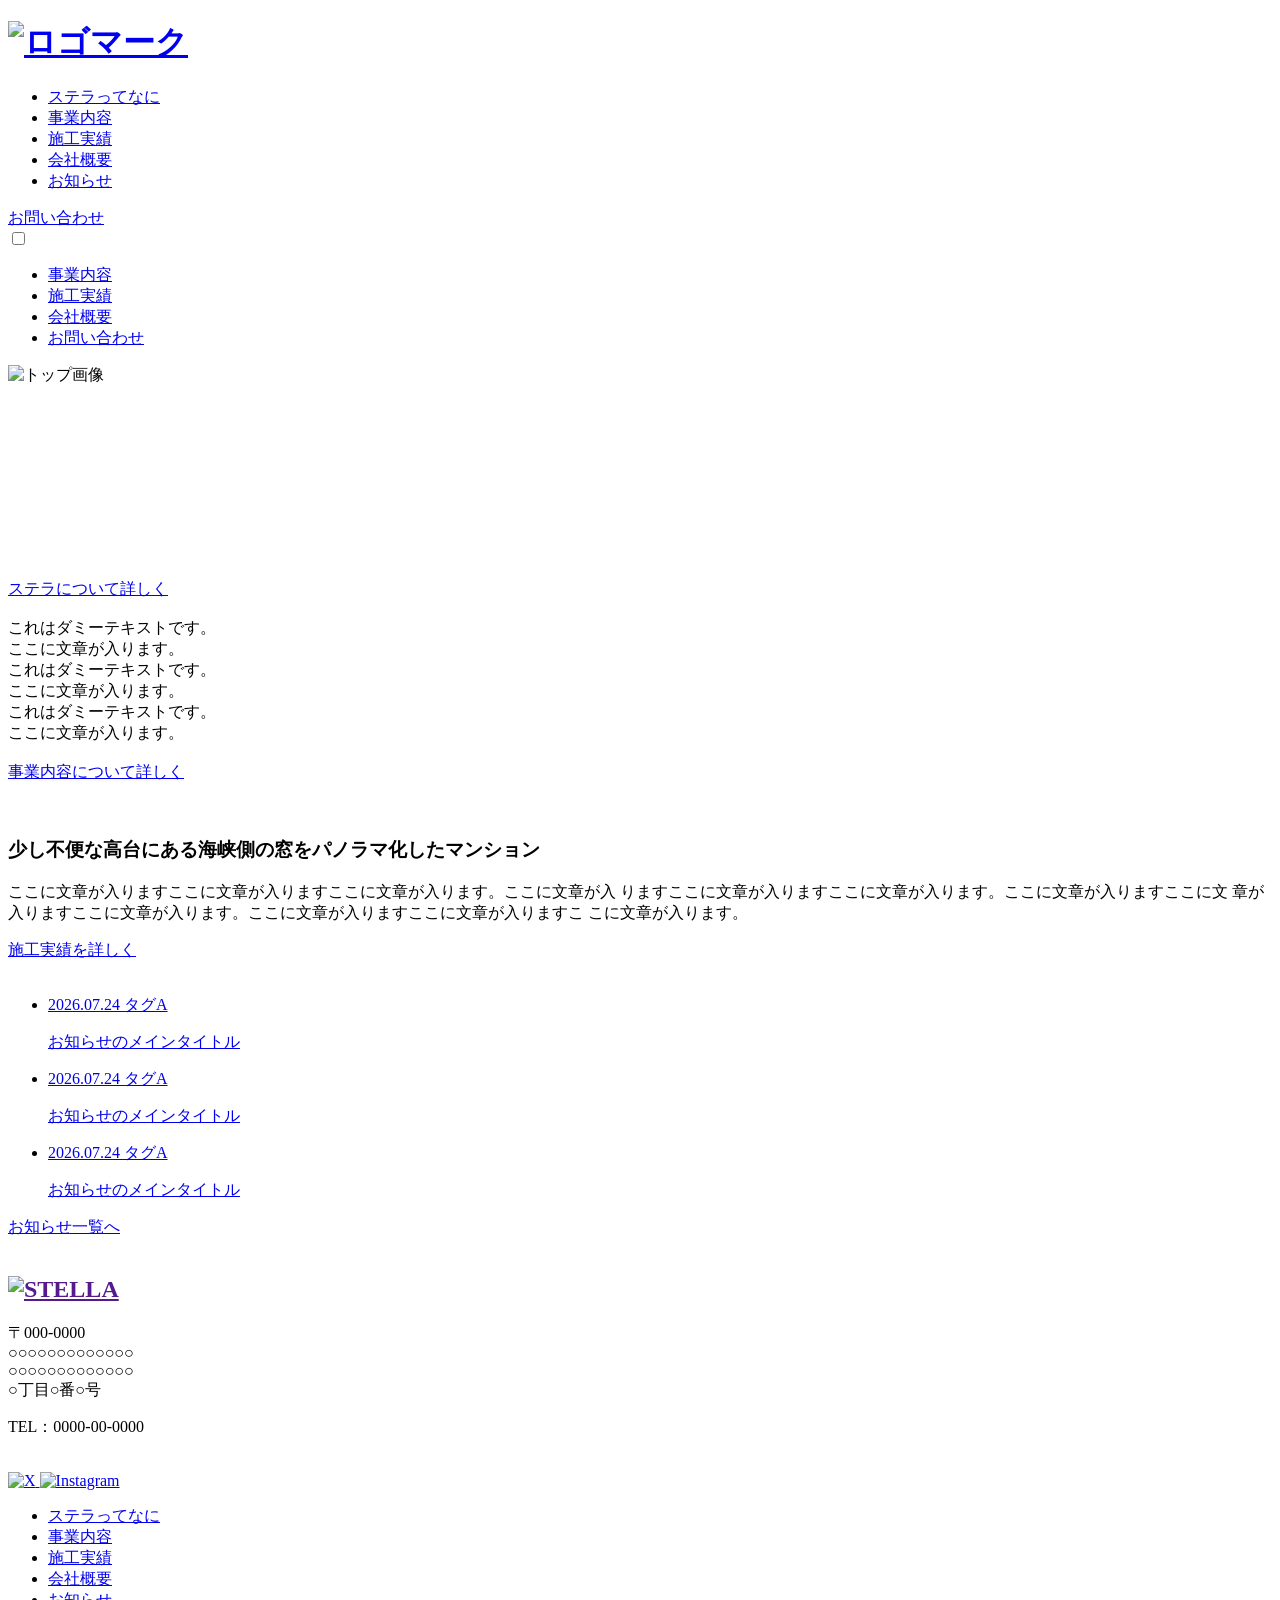
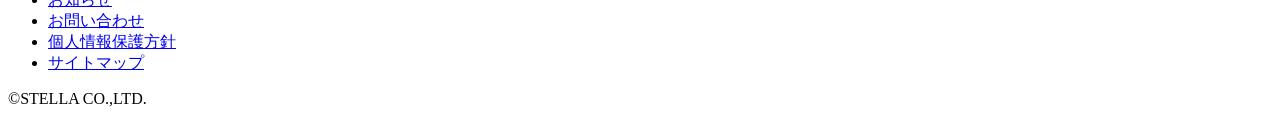
==== index.html @ 0fba1ad5 "Add initial index.html structure and content" ====
<!DOCTYPE html>
<html lang="ja">

<head>
  <meta charset="UTF-8">
  <meta name="viewport" content="width=device-width, initial-scale=1.0">
  <title>STELLA</title>
  <link rel="stylesheet" href="assets/css/slick.css">
  <link rel="stylesheet" href="assets/css/slick-theme.css">
  <link rel="stylesheet" href="assets/css/style.css">
  <link rel="preconnect" href="https://fonts.googleapis.com">
  <link rel="preconnect" href="https://fonts.gstatic.com" crossorigin>
  <link rel="preconnect" href="assets/css/slick.css">
  <link rel="preconnect" href="assets/css/slick-theme.css">
  <link
    href="https://fonts.googleapis.com/css2?family=Noto+Sans+JP:wght@300;400;500;700&family=Noto+Serif+JP:wght@400;500;700&family=M+PLUS+Rounded+1c:wght@300;400;500;700&family=Sawarabi+Gothic&family=Sawarabi+Mincho&display=swap"
    rel="stylesheet">
  <!-- AOS CSS -->
  <link rel="stylesheet" href="https://unpkg.com/aos@next/dist/aos.css" />
</head>

<body>
  <!-- ヘッダー -->
  <header id="header">
    <div class="container">
      <h1 class="logo">
        <a href="index.html">
          <picture>
            <source srcset="assets/img/index/header_logo-pc.png" media="(max-width: 767px)">
            <img src="assets/img/index/header_logo-pc.png" alt="ロゴマーク">
          </picture>
        </a>
      </h1>
      <nav id="menubar">
        <ul>
          <li><a href="#" class="is-active">ステラってなに</a></li>
          <li><a href="#">事業内容</a></li>
          <li><a href="#">施工実績</a></li>
          <li><a href="#">会社概要</a></li>
          <li><a href="#">お知らせ</a></li>
        </ul>
      </nav>
      <div class="header-contact"><a href="#" class="btn btn-contact wsnr">お問い合わせ</a></div>
    </div>
    <div class="hamburger">
      <input type="checkbox" id="menu-toggle">
      <label for="menu-toggle" class="menu-icon">
        <span></span>
        <span></span>
        <span></span>
      </label>
      <nav class="sp-menu">
        <ul>
          <li><a href="#">事業内容</a></li>
          <li><a href="#">施工実績</a></li>
          <li><a href="#">会社概要</a></li>
          <li><a href="#">お問い合わせ</a></li>
        </ul>
      </nav>
    </div>
    </div>
  </header>
  <div id="top">
    <!-- メインビジュアル スライダー-->
    <section class="mv">
      <div class="mv-wrap">
        <img src="assets/img/index/mv_area-img1-pc.jpg" alt="トップ画像">
        <h2><img src="assets/img/index/mv_area-txt.png" alt=""></h2>
      </div>
    </section>
    <!--     <section class="mv">
      <div class="mv-slider">
        <div class="mv-wrap">
          <img src="assets/img/index/mv_area-img1-pc.jpg" alt="トップ画像">
          <h2>
            <img src="assets/img/index/mv_area-txt.png" alt="">
          </h2>
        </div>
        <div class="mv-wrap">
          <img src="assets/img/index/mv_area-img2-pc.jpg" alt="トップ画像">
          <h2>
            <img src="assets/img/index/mv_area-txt.png" alt="">
          </h2>
        </div>
        <div class="mv-wrap">
          <img src="assets/img/index/mv_area-img3-pc.jpg" alt="トップ画像">
          <h2>
            <img src="assets/img/index/mv_area-txt.png" alt="">
          </h2>
        </div>
      </div>
    </section> -->
    <main>
      <section class="photo-section">
        <div class="w-85">
          <div class="unit">
            <div class="deco-1" data-aos="fade-up" data-aos-duration="1200"><img src="assets/img/index/deco-1.png"
                alt="">
            </div>
            <div class="back-1"><img src="assets/img/index/photo_area-img1.jpg" alt=""></div>
          </div>
          <div class="w-80">
            <div class="unit">
              <div class="back-2"><img src="assets/img/index/photo_area-img2.jpg" alt="">
                <div class="deco-2" data-aos="fade-up" data-aos-duration="1200"><img src="assets/img/index/deco-1.png"
                    alt="">
                </div>
                <div class="deco-3" data-aos="fade-up" data-aos-duration="1200"><img src="assets/img/index/deco-2.png"
                    alt="">
                </div>
              </div>
            </div>
          </div>
      </section>
      <section class="what-section">
        <div class="inner-1200">
          <div class="ttl-1">
            <img src="assets/img/index/what_ttl.png" alt="" data-aos="fade-up" data-aos-duration="1200">
          </div>
          <div class="unit">
            <img src="assets/img/index/what_detail-txt1.png" alt="" data-aos="fade-up" data-aos-duration="1200">
            <img src="assets/img/index/what_detail-txt2.png" alt="" data-aos="fade-up" data-aos-duration="1200">
          </div>
          <div class="btn-box btn-box--r" data-aos="fade-left" data-aos-duration="1200"><a href="#"
              class="btn btn-more arrow-move">ステラについて詳しく<span class="arrow arrow--line"></span></a></div>
        </div>
      </section>
      <section class="business-section">
        <div class="inner-1200">
          <div class="ttl-1">
            <img src="assets/img/index/business_ttl.png" alt="" data-aos="fade-up" data-aos-duration="1200">
          </div>
          <div class="unit">
            <div class="txt" data-aos="fade-up" data-aos-duration="1200">
              これはダミーテキストです。<br>
              ここに文章が入ります。<br>
              これはダミーテキストです。<br>
              ここに文章が入ります。<br>
              これはダミーテキストです。<br>
              ここに文章が入ります。
            </div>
            <div class="img"><img src="assets/img/index/business_area-img1.png" alt="" data-aos="fade-up"
                data-aos-duration="1600"></div>
          </div>
          <div class="btn-box btn-box--r" data-aos="fade-left" data-aos-duration="1200"><a href="#"
              class="btn btn-more arrow-move">事業内容について詳しく<span class="arrow arrow--line"></span></a></div>
        </div>
      </section>
      <section class="work-section">
        <div class="inner-1200">
          <div class="ttl-1">
            <img src="assets/img/index/work_ttl.png" alt="" data-aos="fade-up" data-aos-duration="1200">
          </div>
        </div>
        <div class="w-90">
          <div class="img"><img src="assets/img/index/work_area-img1.jpg" alt="" data-aos="fade"
              data-aos-duration="1800">
          </div>
        </div>
        <div class="inner-1200">
          <div class="unit">
            <div class="txt">
              <h3 data-aos="fade-up" data-aos-duration="1200">少し不便な高台にある海峡側の窓をパノラマ化したマンション</h3>
              <p data-aos="fade-up" data-aos-duration="1400">ここに文章が入りますここに文章が入りますここに文章が入ります。ここに文章が入
                りますここに文章が入りますここに文章が入ります。ここに文章が入りますここに文
                章が入りますここに文章が入ります。ここに文章が入りますここに文章が入りますこ
                こに文章が入ります。
              </p>
            </div>
          </div>
        </div>
        <div class="inner-1200">
          <div class="btn-box btn-box--r" data-aos="fade-left" data-aos-duration="1200"><a href="single-works.html"
              class="btn btn-more arrow-move">施工実績を詳しく<span class="arrow arrow--line"></span></a></div>
        </div>
  </div>
  </section>
  <section class="news-section">
    <div class="inner-1200">
      <div class="ttl-1">
        <img src="assets/img/index/news_ttl.png" alt="" data-aos="fade-up" data-aos-duration="1200">
      </div>
      <div class="unit">
        <ul class="news-list" data-aos="fade-up" data-aos-duration="1200">
          <li class="news-list__item">
            <a href="#" class="news-list__link arrow-move">
              <time class="news-list__date" datetime="2026-07-24">
                2026.07.24
              </time>
              <span class="news-list__cat">
                タグA
              </span>
              <p class="news-list__ttl">
                お知らせのメインタイトル
              </p>
              <span class="news-list__arrow-box">
                <span class="arrow arrow--line"></span>
              </span>
            </a>
          </li>
          <li class="news-list__item">
            <a href="#" class="news-list__link arrow-move">
              <time class="news-list__date" datetime="2026-07-24">
                2026.07.24
              </time>
              <span class="news-list__cat">
                タグA
              </span>
              <p class="news-list__ttl">
                お知らせのメインタイトル
              </p>
              <span class="news-list__arrow-box">
                <span class="arrow arrow--line"></span>
              </span>
            </a>
          </li>
          <li class="news-list__item">
            <a href="#" class="news-list__link arrow-move">
              <time class="news-list__date" datetime="2026-07-24">
                2026.07.24
              </time>
              <span class="news-list__cat">
                タグA
              </span>
              <p class="news-list__ttl">
                お知らせのメインタイトル
              </p>
              <span class="news-list__arrow-box">
                <span class="arrow arrow--line"></span>
              </span>
            </a>
          </li>
        </ul>
      </div>
      <!-- 一覧ボタン -->
      <div class="btn-box btn-box--r" data-aos="fade-left" data-aos-duration="1200"><a href="#"
          class="btn btn-more arrow-move">お知らせ一覧へ<span class="arrow arrow--line"></span></a></div>
    </div>
  </section>
  </main>
  </div>
  <!--   ここから共通 -->
  <!-- フッター -->
  <footer class="footer">
    <div class="inner-1200">
      <div class="footer__top">
        <a href="#" class="footer__top-btn">
          <img src="assets/img/index/to-top.png" alt="">
        </a>
      </div>
    </div>
    <div class="footer__inner">
      <!-- 左 -->
      <div class="footer__info">
        <h2 class="footer__logo">
          <a href="">
            <picture>
              <source srcset="assets/img/index/footer_logo-pc.png" media="(max-width: 767px)">
              <img src="assets/img/index/footer_logo-pc.png" alt="STELLA">
            </picture>
          </a>
        </h2>
        <p class="footer__address">
          〒000-0000<br>
          ○○○○○○○○○○○○○<br>
          ○○○○○○○○○○○○○<br>
          ○丁目○番○号
        </p>
        <p class="footer__tel">
          TEL：0000-00-0000
        </p>
      </div>
      <!-- 中央 -->
      <div class="footer__decoration">
        <img src="assets/img/index/footer_star.png" alt="" class="footer__star">
        <span class="footer__line"></span>
        <img src="assets/img/index/footer_star.png" alt="" class="footer__star">
      </div>
      <!-- 右 -->
      <div class="footer__link">
        <div class="footer__sns">
          <a href="#" class="footer__sns-link">
            <img src="assets/img/index/footer_x.png" alt="X">
          </a>
          <a href="#" class="footer__sns-link">
            <img src="assets/img/index/footer_insta.png" alt="Instagram">
          </a>
        </div>
        <ul class="footer__links">
          <li>
            <a href="#">ステラってなに</a>
          </li>
          <li>
            <a href="#">事業内容</a>
          </li>
          <li>
            <a href="#">施工実績</a>
          </li>
          <li>
            <a href="#">会社概要</a>
          </li>
          <li>
            <a href="#">お知らせ</a>
          </li>
          <li>
            <a href="#">お問い合わせ</a>
          </li>
          <li>
            <a href="#">個人情報保護方針</a>
          </li>
          <li>
            <a href="#">サイトマップ</a>
          </li>
        </ul>
      </div>
    </div>
    <div class="footer__copyright">
      <p class="footer__copyright--in">
        ©STELLA CO.,LTD.
      </p>
    </div>
  </footer>
  <script src="https://code.jquery.com/jquery-3.7.1.min.js"></script>
  <script src="assets/js/slick.js"></script>
  <script src="assets/js/main.js"></script>
  <script src="https://unpkg.com/aos@next/dist/aos.js"></script>
  <script>
    AOS.init();
  </script>
</body>

</html>
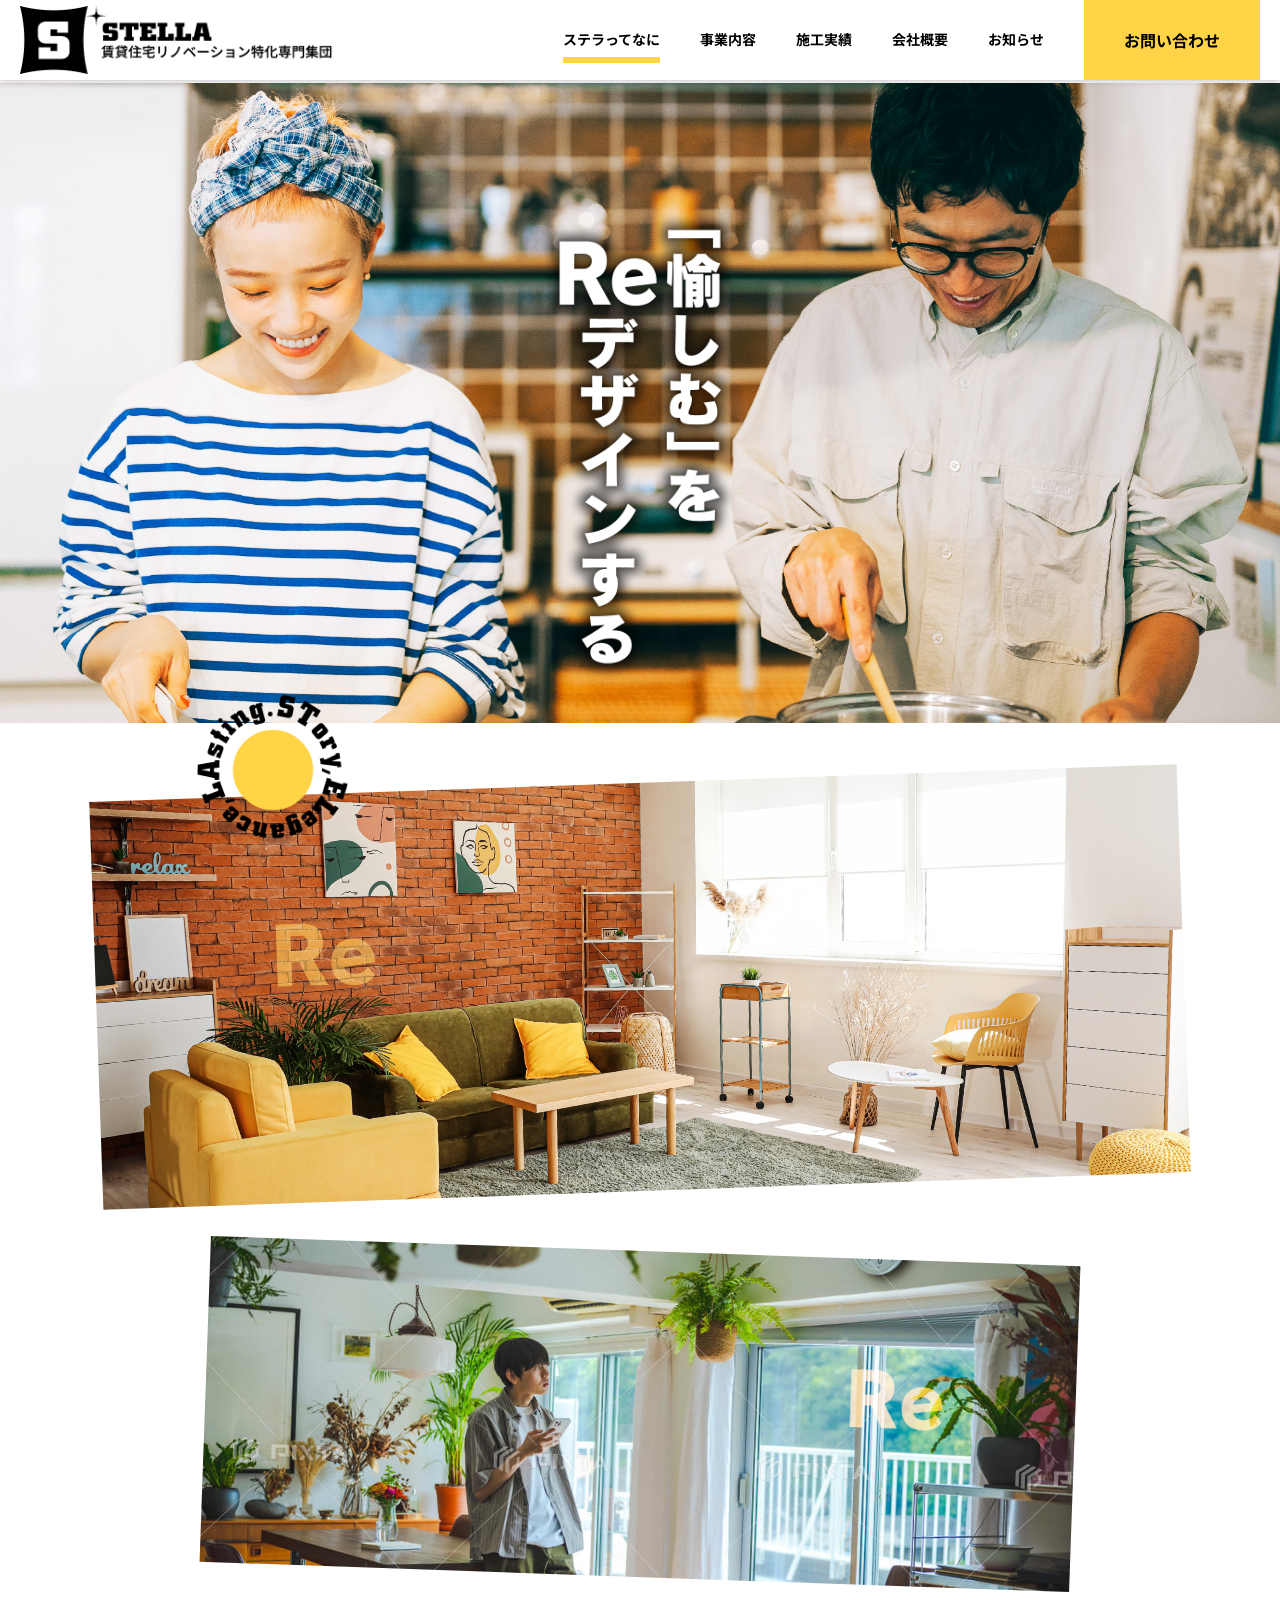
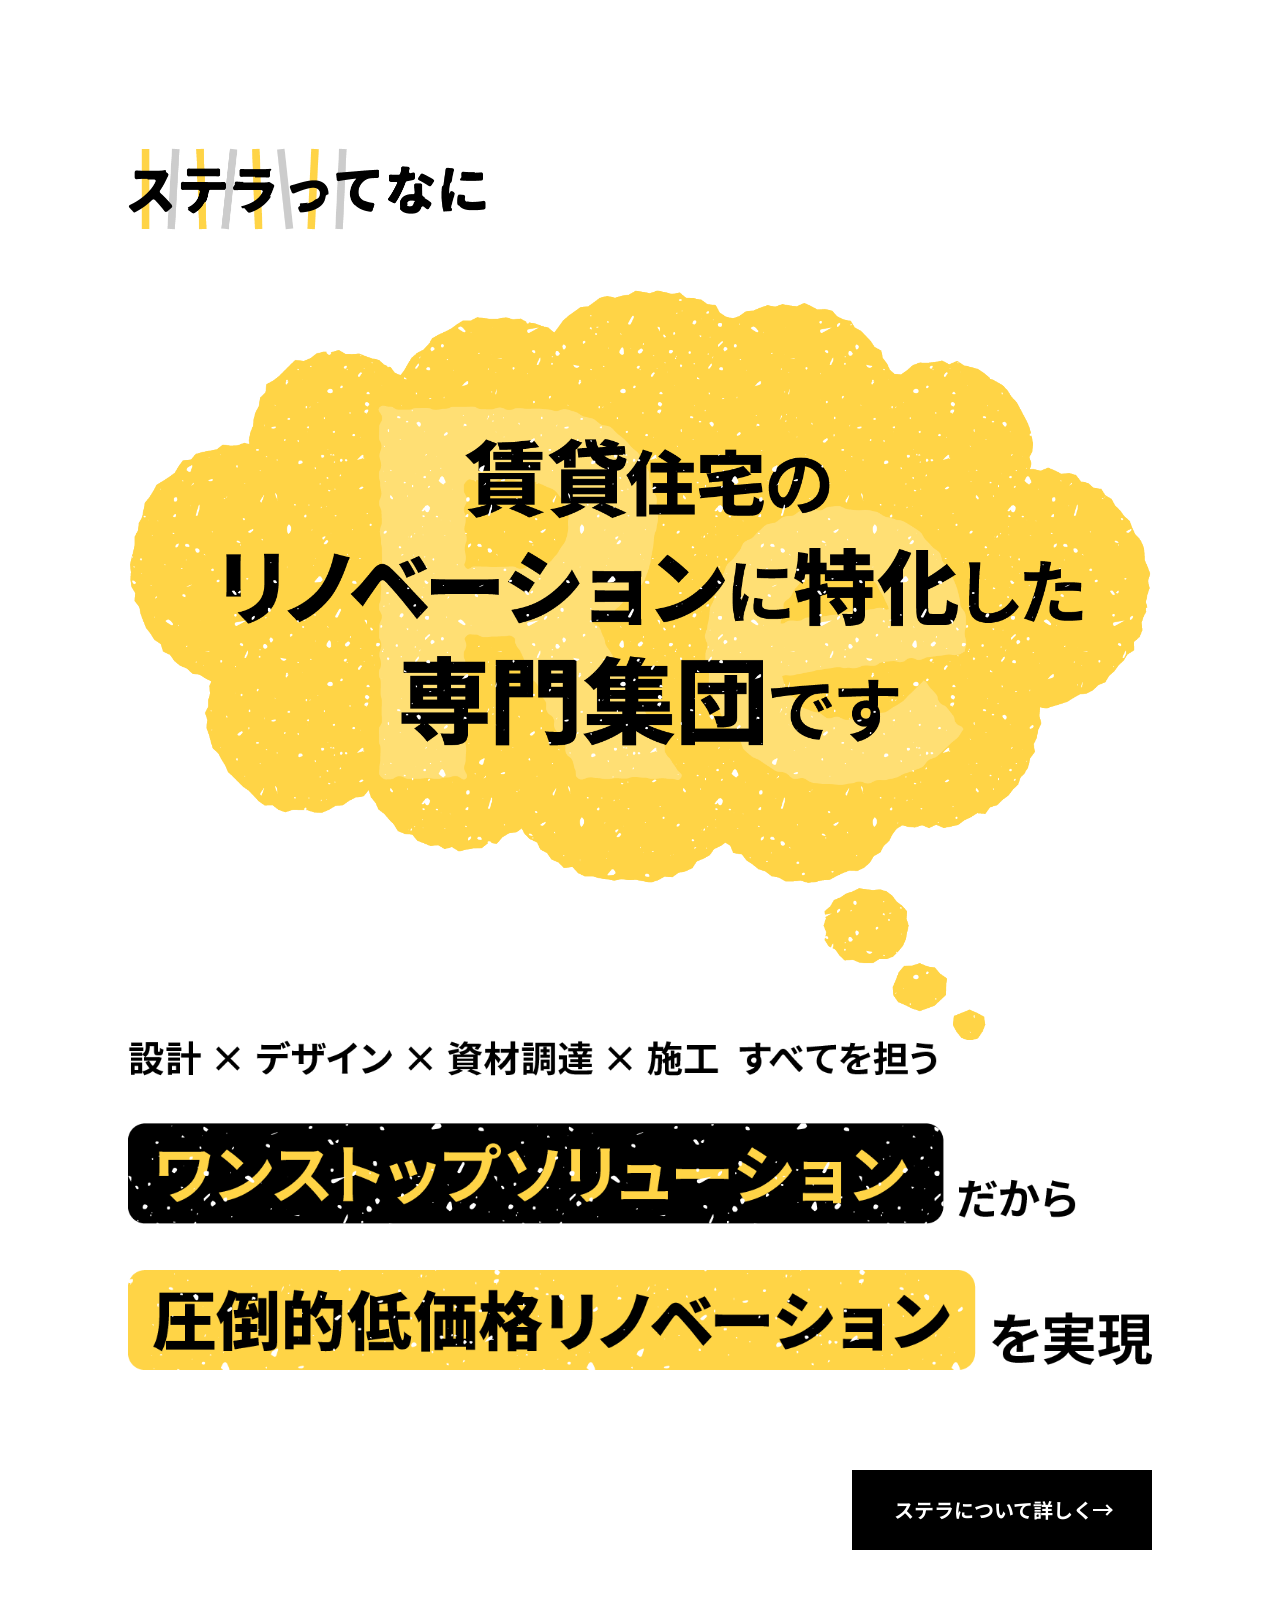
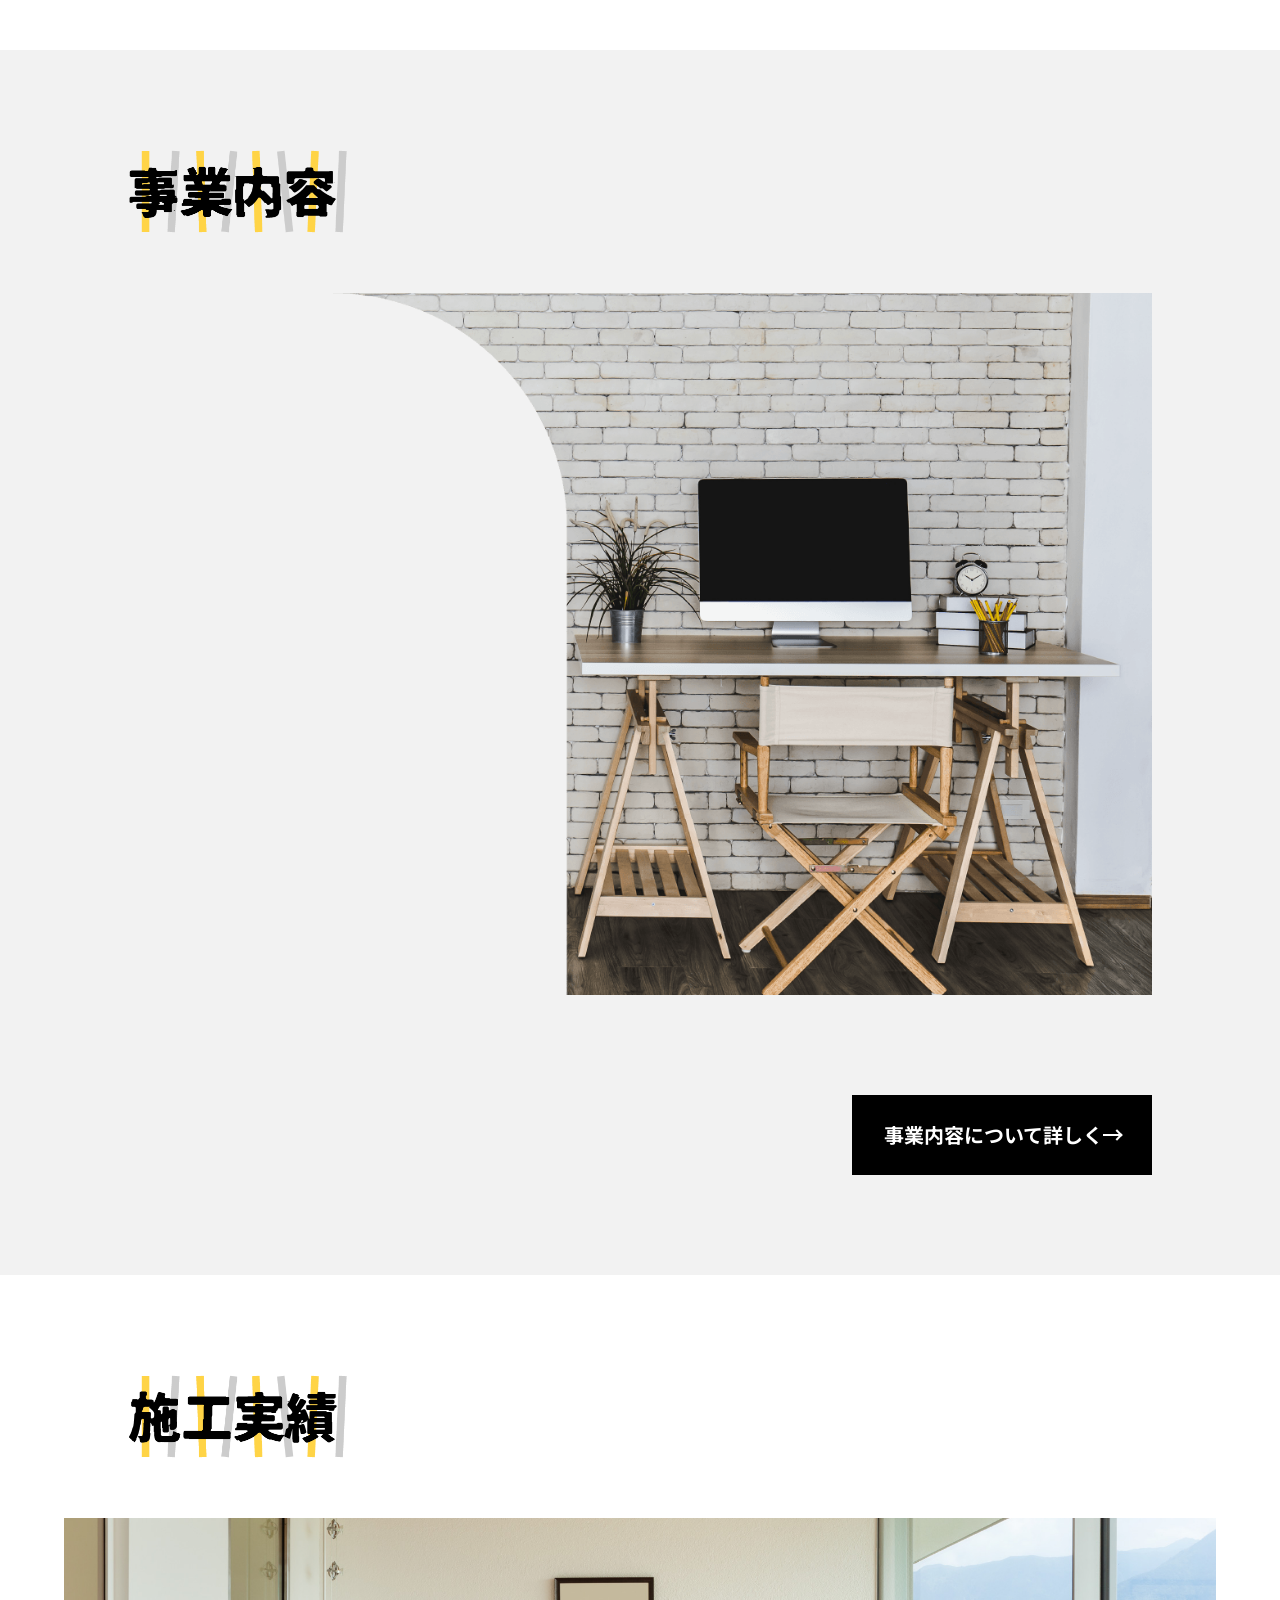
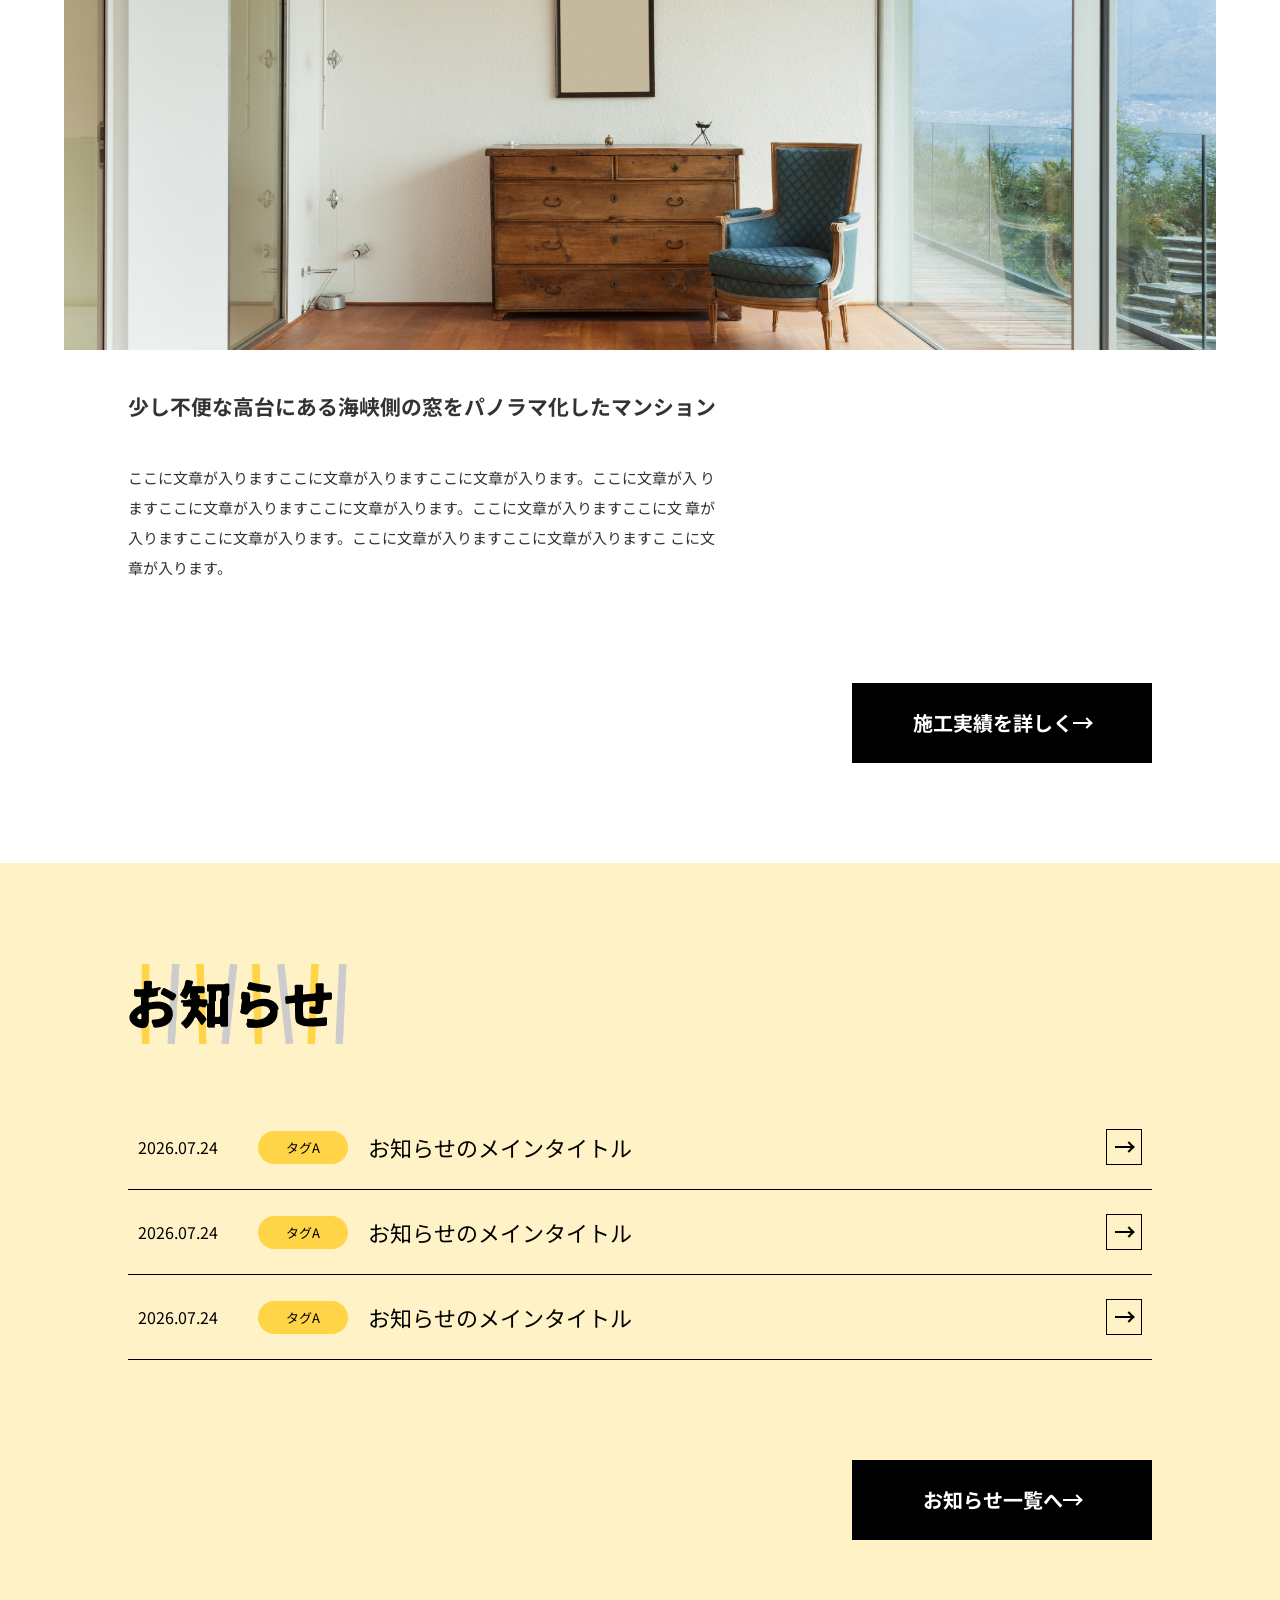
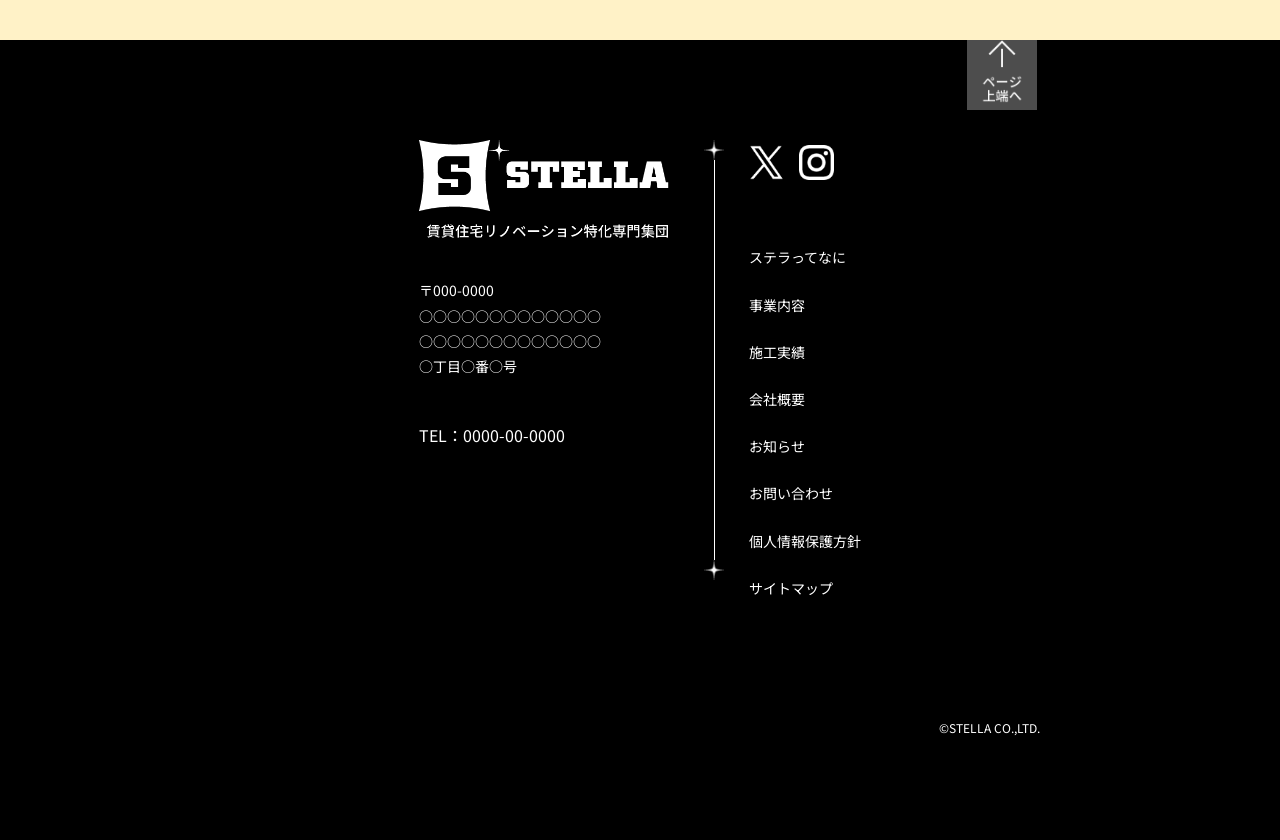
==== commit 3b487546: "creat site" ====
--- a/index.html
+++ b/index.html
@@ -329,4 +329,4 @@
   </script>
 </body>
 
-</html>
+</html>
--- a/assets/css/style.css
+++ b/assets/css/style.css
@@ -0,0 +1,2280 @@
+@charset "UTF-8";
+* {
+  margin: 0;
+  padding: 0;
+}
+
+body {
+  font-family: "Noto Sans JP", "Sawarabi Gothic", sans-serif;
+  color: #333;
+  line-height: 1.6;
+}
+
+a {
+  text-decoration: none;
+  color: inherit;
+}
+a a:hover {
+  cursor: pointer;
+  opacity: 0.5;
+}
+
+p {
+  font-size: 16px;
+  line-height: 2;
+}
+
+@media (max-width: 600px) {
+  p {
+    font-size: 15px;
+    line-height: 1.8;
+  }
+}
+img {
+  display: block;
+  width: 100%;
+  height: auto;
+}
+
+ul,
+ol,
+li {
+  list-style: none;
+  font-size: clamp(0.813rem, 0.79rem + 0.11vw, 0.875rem);
+  line-height: 1.8;
+}
+
+th,
+td {
+  font-size: clamp(0.813rem, 0.79rem + 0.11vw, 0.875rem);
+}
+
+button {
+  background: none;
+  border: none;
+  padding: 0;
+  margin: 0;
+}
+
+*,
+*::before,
+*::after {
+  box-sizing: border-box;
+}
+
+.flex {
+  display: flex;
+}
+
+.wsnr {
+  white-space: nowrap;
+}
+
+@media (max-width: 600px) {
+  .pd-1 {
+    padding: 0 1em;
+  }
+}
+/* === デバイス別ミックスイン === */
+/*　iPad　*/
+/*　iPad Air 縦　820px*/
+/*　iPad Pro　*/
+/*　Galaxy Fold　*/
+/* === デバイス別表示用クラス === */
+.sp-only,
+.tb-only,
+.pc-only {
+  display: none;
+}
+
+@media (max-width: 620px) {
+  .sp-only {
+    display: block;
+  }
+  .tb-only,
+  .pc-only {
+    display: none;
+  }
+}
+@media (min-width: 621px) and (max-width: 1023px) {
+  .tb-only {
+    display: block;
+  }
+  .sp-only,
+  .pc-only {
+    display: none;
+  }
+}
+@media (min-width: 1024px) {
+  .pc-only {
+    display: block;
+  }
+  .sp-only,
+  .tb-only {
+    display: none;
+  }
+}
+body #to-top {
+  position: fixed;
+  bottom: 100px;
+  right: 20px;
+  width: 50px;
+  height: 50px;
+  background: #333;
+  border: none;
+  border-radius: 50%;
+  cursor: pointer;
+  z-index: 1000;
+  opacity: 0;
+  pointer-events: none;
+  transition: opacity 0.3s, transform 0.3s ease;
+  display: flex;
+  align-items: center;
+  justify-content: center;
+}
+body #to-top::before {
+  content: "";
+  position: absolute;
+  top: 17px;
+  left: 50%;
+  transform: translateX(-50%);
+  border-left: 6px solid transparent;
+  border-right: 6px solid transparent;
+  border-bottom: 8px solid #fff;
+}
+body #to-top::after {
+  content: "";
+  position: absolute;
+  top: 24px;
+  left: 50%;
+  transform: translateX(-50%);
+  width: 2px;
+  height: 10px;
+  background-color: #fff;
+}
+body #to-top.show {
+  opacity: 1;
+  pointer-events: auto;
+}
+body #to-top:hover {
+  background: #555;
+  transform: translateY(-4px);
+}
+
+/* アニメーション----------- */
+/* ホバーで拡大する共通クラス */
+.hover-scale {
+  display: inline-block;
+  /* 必要に応じて調整 */
+  transition: transform 0.3s ease;
+}
+
+.hover-scale:hover {
+  transform: scale(1.05);
+  /* 少し拡大 */
+}
+
+/* 共通スクロールアニメーション */
+/* 左からイン */
+.left-in {
+  opacity: 0;
+  transform: translateX(-50px);
+  transition: all 0.6s ease;
+}
+
+/* 右からイン */
+.right-in {
+  opacity: 0;
+  transform: translateX(50px);
+  transition: all 0.6s ease;
+}
+
+/* 下からイン */
+.up-in {
+  opacity: 0;
+  transform: translateY(50px);
+  transition: all 0.6s ease;
+}
+
+/* 表示時 */
+.left-in.show,
+.right-in.show,
+.up-in.show {
+  opacity: 1;
+  transform: translateX(0) translateY(0);
+}
+
+/* ベース */
+table.table {
+  width: 100%;
+  text-align: left;
+  border-spacing: 10px;
+  background-color: #fff;
+}
+table.table th {
+  padding: 1em 0 1em 4em;
+  border: 1px #727171 dotted;
+  border-width: 1px 0;
+  line-height: 1.8;
+  text-align: center;
+  vertical-align: top;
+  font-size: 16px;
+  font-weight: normal;
+  width: 35%;
+}
+table.table th a {
+  text-decoration: none;
+  color: #333;
+}
+table.table td {
+  padding: 1em 0;
+  border: 1px #727171 dotted;
+  border-width: 1px 0;
+  line-height: 1.8;
+  text-align: left;
+  vertical-align: middle;
+  background-color: #fff;
+  word-break: break-all;
+  font-size: 16px;
+}
+
+/* ----------------------
+   データ用
+---------------------- */
+.table--data th {
+  background-color: #333;
+  color: #fff;
+}
+@media (max-width: 768px) {
+  .table--data {
+    display: block;
+    overflow-x: auto;
+    white-space: nowrap;
+  }
+}
+
+/* ----------------------
+   フォーム用
+---------------------- */
+.table--form th {
+  text-align: right;
+  vertical-align: middle;
+  background-color: #f9f9f9;
+}
+.table--form td {
+  background-color: #fff;
+}
+.table--form input,
+.table--form textarea,
+.table--form select {
+  width: 100%;
+  max-width: 100%;
+  box-sizing: border-box;
+  padding: 8px;
+  border: 1px solid #727171;
+  border-radius: 4px;
+  font-size: 1rem;
+}
+@media (max-width: 768px) {
+  .table--form th,
+  .table--form td {
+    display: block;
+    width: 100%;
+    text-align: left;
+  }
+  .table--form th {
+    margin-top: 10px;
+    background: none;
+  }
+}
+
+html,
+body {
+  overflow-x: hidden;
+}
+
+html {
+  scroll-behavior: smooth;
+}
+
+main {
+  padding: 0;
+}
+main section {
+  margin: 0;
+}
+
+.section-ttl {
+  text-align: center;
+}
+.section-ttl h3 {
+  font-family: "Roboto", sans-serif;
+  color: #c7d0da;
+  font-size: 70px;
+  font-weight: 500;
+  letter-spacing: 0.03em;
+  line-height: 1.1;
+  margin: 0;
+}
+@media (max-width: 430px) {
+  .section-ttl h3 {
+    font-size: 30px;
+  }
+}
+.section-ttl h3::first-letter {
+  color: #8fa0b5;
+  font-size: 100px;
+  font-weight: 600;
+  line-height: 0.9;
+  vertical-align: bottom;
+}
+@media (max-width: 430px) {
+  .section-ttl h3::first-letter {
+    font-size: 55px;
+  }
+}
+.section-ttl p {
+  font-size: 36px;
+  text-align: left;
+  color: #333;
+  font-weight: bold;
+  margin: 10px 0 0;
+  line-height: 1.4;
+}
+@media (max-width: 430px) {
+  .section-ttl p {
+    font-size: 20px;
+  }
+}
+.section-ttl.pages h3 {
+  font-size: 45px;
+}
+@media (max-width: 430px) {
+  .section-ttl.pages h3 {
+    font-size: 32px;
+  }
+}
+
+.box-ttl {
+  font-size: 36px;
+}
+@media (max-width: 430px) {
+  .box-ttl {
+    font-size: 24px;
+  }
+}
+.box-ttl.lg {
+  font-size: 45px;
+}
+@media (max-width: 430px) {
+  .box-ttl.lg {
+    font-size: 32px;
+  }
+}
+
+.btn-box {
+  margin-top: 100px;
+}
+@media (max-width: 640px) {
+  .btn-box {
+    margin-top: 60px;
+  }
+}
+.btn-box img {
+  width: 50%;
+  margin-left: auto;
+}
+.btn-box--c {
+  text-align: center;
+}
+.btn-box--l {
+  text-align: left;
+}
+.btn-box--r {
+  text-align: right;
+}
+@media (max-width: 640px) {
+  .btn-box {
+    text-align: center;
+  }
+}
+
+.btn {
+  display: inline-flex;
+  align-items: center;
+  justify-content: center;
+  padding: 15px 40px;
+  background-color: #000;
+  color: #fff;
+  text-decoration: none;
+  font-weight: bold;
+  line-height: 1;
+  transition: 0.3s;
+}
+.btn:hover {
+  opacity: 0.85;
+}
+.btn:active {
+  transform: translateY(1px);
+}
+.btn--large {
+  padding: 30px 40px;
+  font-size: 1.5rem;
+}
+.btn--small {
+  padding: 10px 25px;
+  font-size: 0.9rem;
+}
+.btn--block {
+  display: flex;
+  width: 100%;
+}
+.btn--radius {
+  border-radius: 9999px;
+}
+.btn--shadow {
+  box-shadow: 0 4px 15px rgba(0, 0, 0, 0.05);
+}
+
+.arrow {
+  position: relative;
+  display: inline-block;
+  transition: transform 0.3s;
+}
+.arrow--chevron {
+  width: 12px;
+  height: 12px;
+}
+.arrow--chevron::before {
+  content: "";
+  position: absolute;
+  top: 50%;
+  left: 0;
+  width: 8px;
+  height: 8px;
+  border-top: 2px solid currentColor;
+  border-right: 2px solid currentColor;
+  transform: translateY(-50%) rotate(45deg);
+}
+.arrow--line {
+  width: 18px;
+  height: 10px;
+}
+.arrow--line::before {
+  content: "";
+  position: absolute;
+  top: 50%;
+  left: 0;
+  width: 18px;
+  height: 2px;
+  background: currentColor;
+  transform: translateY(-50%);
+}
+.arrow--line::after {
+  content: "";
+  position: absolute;
+  top: 50%;
+  right: 0;
+  width: 8px;
+  height: 8px;
+  border-top: 2px solid currentColor;
+  border-right: 2px solid currentColor;
+  transform: translateY(-50%) rotate(45deg);
+}
+
+.arrow-move:hover .arrow {
+  transform: translateX(5px);
+}
+
+.btn-contact {
+  background: #ffd446;
+  color: #000;
+}
+.btn-contact:hover {
+  color: #ffd446;
+  background: #000;
+}
+
+.btn-more {
+  font-size: 22px;
+  text-align: right;
+  padding: 30px;
+  font-size: 20px;
+  width: 300px;
+}
+@media (max-width: 430px) {
+  .btn-more {
+    width: 90%;
+    text-align: center;
+    padding: 20px;
+    display: block;
+    margin: 0 auto;
+  }
+}
+
+.btn-entry {
+  background: #dc3545;
+  color: #fff;
+}
+
+.single {
+  padding: 80px 20px;
+  background-color: #fafafa;
+}
+.single .inner-800 {
+  max-width: 800px;
+  margin: 0 auto;
+  background: #fff;
+  padding: 60px;
+  border-radius: 16px;
+  box-shadow: 0 4px 15px rgba(0, 0, 0, 0.05);
+}
+@media (max-width: 430px) {
+  .single .inner-800 {
+    padding: 20px;
+  }
+}
+.single .single-title {
+  font-size: 2rem;
+  font-weight: 700;
+  color: #222;
+  margin-bottom: 12px;
+  border-bottom: 2px solid #0078d7;
+  padding-bottom: 10px;
+}
+@media (max-width: 430px) {
+  .single .single-title {
+    font-size: 16px;
+  }
+}
+.single .single-date {
+  font-size: 0.9rem;
+  color: #888;
+  margin-bottom: 8px;
+}
+.single .single-category {
+  margin-bottom: 20px;
+}
+.single .single-category a {
+  display: inline-block;
+  background-color: #0078d7;
+  color: #fff;
+  font-size: 0.8rem;
+  padding: 4px 10px;
+  border-radius: 20px;
+  text-decoration: none;
+  transition: 0.3s;
+}
+.single .single-category a:hover {
+  background-color: #005fa3;
+}
+.single .single-thumb {
+  margin-bottom: 30px;
+}
+.single .single-thumb img {
+  width: 100%;
+  height: auto;
+  border-radius: 12px;
+}
+.single .single-content {
+  font-size: 1rem;
+  line-height: 1.9;
+  r: #333;
+}
+.single .single-content h2,
+.single .single-content h3 {
+  margin-top: 2em;
+  font-weight: bold;
+  color: #0078d7;
+}
+.single .single-content p {
+  margin-bottom: 1.5em;
+}
+.single .single-content a {
+  color: #0078d7;
+  text-decoration: underline;
+}
+.single .single-content a:hover {
+  color: #005fa3;
+}
+.single .post-navigation {
+  display: flex;
+  justify-content: space-between;
+  margin-top: 40px;
+  border-top: 1px solid #ddd;
+  padding-top: 20px;
+  font-size: 0.9rem;
+}
+.single .post-navigation a {
+  color: #0078d7;
+  text-decoration: none;
+}
+.single .post-navigation a:hover {
+  text-decoration: underline;
+}
+.single .back-link {
+  margin-top: 40px;
+  text-align: center;
+}
+.single .back-link a {
+  display: inline-block;
+  padding: 10px 20px;
+  border: 1px solid #0078d7;
+  color: #0078d7;
+  border-radius: 30px;
+  text-decoration: none;
+  transition: 0.3s;
+}
+.single .back-link a:hover {
+  background-color: #0078d7;
+  color: #fff;
+}
+
+.news-archive {
+  background-color: #fafafa;
+  padding: 80px 20px;
+}
+.news-archive .inner-1000 {
+  max-width: 1000px;
+  margin: 0 auto;
+}
+.news-archive .section-ttl {
+  text-align: center;
+  margin-bottom: 50px;
+}
+.news-archive .section-ttl h3 {
+  font-family: "Roboto", sans-serif;
+  font-size: 2rem;
+  font-weight: 700;
+  color: #0078d7;
+  margin-bottom: 8px;
+}
+.news-archive .section-ttl p {
+  font-size: 0.95rem;
+  color: #555;
+  letter-spacing: 0.05em;
+}
+.news-archive .news-list {
+  background: #fff;
+  border-radius: 12px;
+  box-shadow: 0 4px 15px rgba(0, 0, 0, 0.05);
+  padding: 20px 30px;
+}
+.news-archive .news-list li {
+  display: flex;
+  align-items: center;
+  justify-content: space-between;
+  border-bottom: 1px solid #eee;
+  padding: 15px 0;
+  font-size: 1rem;
+  transition: 0.2s;
+}
+.news-archive .news-list li:last-child {
+  border-bottom: none;
+}
+.news-archive .news-list li:hover {
+  transform: translateX(3px);
+  background-color: #f9fcff;
+}
+.news-archive .news-list li .date {
+  font-size: 0.9rem;
+  color: #999;
+  flex-shrink: 0;
+  margin-right: 20px;
+  width: 100px;
+}
+.news-archive .news-list li a {
+  flex-grow: 1;
+  color: #222;
+  text-decoration: none;
+  display: flex;
+  justify-content: space-between;
+  align-items: center;
+}
+.news-archive .news-list li a:hover {
+  color: #0078d7;
+}
+.news-archive .news-list li a .arrow {
+  display: inline-block;
+  width: 6px;
+  height: 6px;
+  border-top: 2px solid #0078d7;
+  border-right: 2px solid #0078d7;
+  transform: rotate(45deg);
+  margin-left: 10px;
+}
+.news-archive .pagination {
+  margin-top: 50px;
+  display: flex;
+  justify-content: center;
+  gap: 8px;
+}
+.news-archive .pagination .page-numbers {
+  display: inline-block;
+  padding: 8px 14px;
+  border: 1px solid #0078d7;
+  border-radius: 4px;
+  text-decoration: none;
+  color: #0078d7;
+  font-size: 0.9rem;
+  transition: 0.3s;
+}
+.news-archive .pagination .page-numbers:hover {
+  background-color: #0078d7;
+  color: #fff;
+}
+.news-archive .pagination .page-numbers.current {
+  background-color: #0078d7;
+  color: #fff;
+  pointer-events: none;
+}
+
+@media (max-width: 768px) {
+  .news-archive {
+    padding: 50px 15px;
+  }
+  .news-archive .news-list li {
+    flex-direction: column;
+    align-items: flex-start;
+  }
+  .news-archive .news-list li .date {
+    margin-bottom: 5px;
+  }
+  .news-archive .news-list li a {
+    justify-content: flex-start;
+  }
+  .news-archive .news-list li a .arrow {
+    display: none;
+  }
+}
+.error-404 {
+  text-align: center;
+  padding: 100px 20px;
+}
+.error-404 .page-title {
+  font-size: 28px;
+  font-weight: bold;
+  margin-bottom: 20px;
+  r: #333;
+}
+.error-404 p {
+  font-size: 16px;
+  color: #555;
+  margin-bottom: 40px;
+}
+.error-404 .error-btns {
+  display: flex;
+  justify-content: center;
+  flex-wrap: wrap;
+  gap: 20px;
+}
+.error-404 .error-btns .btn {
+  display: inline-block;
+  background-color: #000;
+  color: #fff;
+  padding: 15px 40px;
+  text-decoration: none;
+  border-radius: 5px;
+  transition: 0.3s;
+}
+.error-404 .error-btns .btn:hover {
+  opacity: 0.8;
+}
+@media (max-width: 430px) {
+  .error-404 .page-title {
+    font-size: 22px;
+  }
+}
+
+.grecaptcha-badge iframe {
+  margin-top: 0;
+}
+
+.pages-contents p {
+  letter-spacing: -0.05em;
+}
+
+.inner-1200 {
+  width: min(80vw, 1200px);
+  margin-inline: auto;
+}
+@media (max-width: 920px) {
+  .inner-1200 {
+    width: 100%;
+    padding-inline: 3em;
+  }
+}
+@media (max-width: 640px) {
+  .inner-1200 {
+    padding-inline: 1em;
+  }
+}
+
+.inner-1100 {
+  width: min(57.29vw, 1100px);
+  margin-inline: auto;
+}
+
+.inner-1000 {
+  width: min(52.08vw, 1000px);
+  margin-inline: auto;
+}
+
+.inner-800 {
+  width: min(41.67vw, 800px);
+  margin-inline: auto;
+}
+
+.inner-700 {
+  width: min(36.45vw, 700px);
+  margin-inline: auto;
+}
+
+.inner-600 {
+  width: min(31.25vw, 600px);
+  margin-inline: auto;
+}
+
+.inner-600-nm {
+  width: min(31.25vw, 600px);
+}
+
+.w-100 {
+  width: 100% !important;
+  max-width: 100% !important;
+  margin-inline: auto;
+}
+
+.w-95 {
+  width: 95% !important;
+  max-width: 95% !important;
+  margin-inline: auto;
+}
+
+@media (max-width: 768.98px) {
+  .w-95 {
+    width: 95% !important;
+    max-width: 95% !important;
+    margin-inline: auto;
+  }
+}
+.w-90 {
+  width: 90% !important;
+  max-width: 90% !important;
+  margin-inline: auto;
+}
+
+.w-85 {
+  width: 85% !important;
+  max-width: 85% !important;
+  margin-inline: auto;
+}
+@media (max-width: 920px) {
+  .w-85 {
+    width: 100% !important;
+  }
+}
+
+.w-80 {
+  width: 80% !important;
+  max-width: 80% !important;
+  margin-inline: auto;
+}
+@media (max-width: 920px) {
+  .w-80 {
+    width: 95% !important;
+    max-width: 100% !important;
+    margin-inline: auto;
+  }
+}
+
+.w-50 {
+  width: 50% !important;
+  max-width: 50% !important;
+  margin-inline: auto;
+}
+
+@keyframes textOutlineAnime {}
+header {
+  position: fixed;
+  top: 0;
+  left: 0;
+  width: 100%;
+  height: 80px;
+  z-index: 1000;
+  display: flex;
+  align-items: center;
+  padding: 0 20px;
+  transition: background-color 0.1s ease;
+  box-shadow: 0 1px 6px 0 rgba(32, 33, 36, 0.28);
+}
+header.scrolled {
+  background-color: rgb(255, 255, 255);
+}
+header .container {
+  width: 100%;
+  display: flex;
+  justify-content: flex-start;
+  align-items: center;
+  box-sizing: border-box;
+}
+header .logo {
+  width: 30%;
+}
+@media (max-width: 1025px) {
+  header .logo {
+    padding-left: 10px;
+  }
+}
+@media (max-width: 640px) {
+  header .logo {
+    width: 70%;
+  }
+}
+header .logo a {
+  display: block;
+}
+header .logo img {
+  width: 100%;
+  max-width: 350px;
+  height: auto;
+}
+
+#menubar {
+  width: 70%;
+  display: flex;
+  justify-content: flex-end;
+}
+@media (max-width: 1025px) {
+  #menubar {
+    padding: 0;
+  }
+}
+#menubar ul {
+  display: flex;
+}
+#menubar ul li a {
+  position: relative;
+  display: block;
+  padding: 10px 0;
+  color: #000;
+  font-weight: bold;
+  text-decoration: none;
+  margin: 0 20px;
+}
+#menubar ul li a::after {
+  content: "";
+  position: absolute;
+  left: 0;
+  bottom: 0;
+  width: 100%;
+  height: 6px;
+  background-color: #ffd446;
+  transform: scaleX(0);
+  transform-origin: left;
+  transition: transform 0.3s ease;
+}
+#menubar ul li a.is-active::after {
+  transform: scaleX(1);
+}
+
+.header-contact {
+  margin-left: 20px;
+}
+@media (max-width: 920px) {
+  .header-contact {
+    display: none;
+  }
+}
+.header-contact a {
+  position: relative;
+  height: 80px;
+}
+.header-contact::after {
+  content: "";
+  position: absolute;
+  left: 0;
+  bottom: 0;
+  width: 100%;
+  height: 5px;
+  background-color: #fff;
+  transform: scaleX(0);
+  transform-origin: left;
+  transition: transform 0.3s ease;
+}
+.header-contact.is-active::after {
+  transform: scaleX(1);
+}
+
+.wsnr {
+  white-space: nowrap;
+}
+
+.hamburger {
+  display: none;
+}
+
+@media (max-width: 920px) {
+  #menubar {
+    display: none;
+  }
+}
+@media (max-width: 920px) {
+  .hamburger {
+    display: flex;
+    position: relative;
+  }
+  .hamburger .menu-icon {
+    display: flex;
+    flex-direction: column;
+    cursor: pointer;
+    position: absolute;
+    top: -12px;
+    right: 10px;
+  }
+  .hamburger .menu-icon span {
+    display: block;
+    width: 25px;
+    height: 3px;
+    background: #000;
+    margin: 4px 0;
+    transition: all 0.3s;
+    transform-origin: center;
+  }
+  .hamburger input[type=checkbox]:checked + .menu-icon span:nth-child(1) {
+    transform: translateY(14px) rotate(45deg);
+  }
+  .hamburger input[type=checkbox]:checked + .menu-icon span:nth-child(2) {
+    opacity: 0;
+  }
+  .hamburger input[type=checkbox]:checked + .menu-icon span:nth-child(3) {
+    transform: translateY(-8px) rotate(-45deg);
+  }
+  .hamburger .sp-menu {
+    position: fixed;
+    top: 80px;
+    right: 0px;
+    width: 200px;
+    background-color: #000;
+    max-height: 0;
+    overflow: hidden;
+    transition: max-height 0.3s ease-in-out;
+    z-index: 999;
+  }
+  .hamburger .sp-menu ul {
+    list-style: none;
+  }
+  .hamburger .sp-menu ul li {
+    border-bottom: 1px solid #fff;
+    opacity: 0;
+    transform: translateY(-10px);
+    transition: opacity 0.3s ease, transform 0.3s ease;
+  }
+  .hamburger .sp-menu ul li a {
+    display: block;
+    padding: 10px;
+    color: #fff;
+    text-decoration: none;
+  }
+  .hamburger .sp-menu ul li a:hover {
+    opacity: 0.8;
+  }
+  .hamburger input[type=checkbox]:checked ~ .sp-menu {
+    max-height: 500px;
+  }
+  .hamburger input[type=checkbox]:checked ~ .sp-menu li {
+    opacity: 1;
+    transform: translateY(0);
+  }
+  .hamburger input[type=checkbox] {
+    display: none;
+  }
+}
+.footer {
+  position: relative;
+  background: #000;
+  color: #fff;
+  padding: 100px 0;
+}
+@media (max-width: 640px) {
+  .footer {
+    padding: 100px 0 20px;
+  }
+}
+.footer__inner {
+  width: 600px;
+  display: flex;
+  align-items: flex-start;
+  justify-content: center;
+  margin: 0 auto;
+  gap: 25px;
+}
+@media (max-width: 640px) {
+  .footer__inner {
+    width: 100%;
+    flex-direction: column;
+    align-items: center;
+    gap: 35px;
+  }
+}
+.footer__info {
+  width: 35%;
+}
+@media (max-width: 640px) {
+  .footer__info {
+    width: 100%;
+    text-align: center;
+  }
+}
+.footer__logo {
+  width: 250px;
+  margin-bottom: 30px;
+}
+@media (max-width: 640px) {
+  .footer__logo {
+    margin-inline: auto;
+  }
+}
+.footer__logo img {
+  width: 100%;
+  height: auto;
+}
+@media (max-width: 640px) {
+  .footer__logo img {
+    width: 220px;
+  }
+}
+.footer__address {
+  line-height: 1.8;
+  margin-top: 40px;
+  font-size: 14px;
+}
+@media (max-width: 640px) {
+  .footer__address {
+    font-size: 14px;
+  }
+}
+.footer__tel {
+  margin-top: 40px;
+}
+@media (max-width: 640px) {
+  .footer__tel {
+    margin-top: 15px;
+  }
+}
+.footer__decoration {
+  display: flex;
+  flex-direction: column;
+  align-items: center;
+  margin-left: 50px;
+}
+@media (max-width: 640px) {
+  .footer__decoration {
+    flex-direction: row;
+    margin-left: 0;
+    gap: 15px;
+  }
+}
+.footer__line {
+  width: 1px;
+  height: 400px;
+  background: #fff;
+}
+@media (max-width: 640px) {
+  .footer__line {
+    width: 180px;
+    height: 1px;
+  }
+}
+.footer__star {
+  font-size: 14px;
+  width: 20px;
+}
+.footer__link {
+  margin-top: 5px;
+}
+@media (max-width: 640px) {
+  .footer__link {
+    width: 100%;
+    text-align: center;
+  }
+}
+.footer__sns {
+  display: flex;
+  align-items: center;
+  gap: 15px;
+}
+@media (max-width: 640px) {
+  .footer__sns {
+    justify-content: center;
+    gap: 60px;
+  }
+}
+.footer__sns-link {
+  width: 35px;
+}
+.footer__sns-link img {
+  width: 100%;
+  height: auto;
+}
+.footer__links {
+  display: flex;
+  flex-direction: column;
+  gap: 12px;
+  text-align: left;
+  margin-top: 60px;
+}
+@media (max-width: 640px) {
+  .footer__links {
+    width: 100%;
+    display: grid;
+    grid-template-columns: repeat(2, 1fr);
+    gap: 12px;
+    text-align: center;
+  }
+}
+.footer__links li {
+  padding: 5px 0;
+}
+.footer__copyright {
+  width: min(62.5vw, 1200px);
+  padding-top: 60px;
+  margin-inline: auto;
+}
+@media (max-width: 913px) and (max-width: 1024px) {
+  .footer__copyright {
+    width: 800px;
+  }
+}
+@media (max-width: 920px) {
+  .footer__copyright {
+    width: 95%;
+    padding: 0 2em;
+  }
+}
+@media (max-width: 640px) {
+  .footer__copyright {
+    margin-top: 60px;
+  }
+}
+.footer__copyright--in {
+  font-size: 12px;
+  text-align: right;
+  margin-top: 50px;
+}
+@media (max-width: 640px) {
+  .footer__copyright--in {
+    text-align: center;
+  }
+}
+.footer__top {
+  position: absolute;
+  top: 0;
+  right: 19vw;
+}
+@media (max-width: 913px) and (max-width: 1024px) {
+  .footer__top {
+    right: 10vw;
+  }
+}
+@media (max-width: 920px) {
+  .footer__top {
+    right: 5vw;
+  }
+}
+.footer__top-btn {
+  display: flex;
+  align-items: center;
+  justify-content: center;
+  width: 70px;
+  height: 70px;
+  color: #fff;
+}
+@media (max-width: 640px) {
+  .footer__top-btn {
+    width: 55px;
+    height: 55px;
+  }
+}
+
+.mv {
+  position: relative;
+  width: 100%;
+  /* .mv-wrap {
+    height: min(60vw, 800px);
+    overflow: hidden;
+
+    img {
+      width: 100%;
+      height: 100%;
+      object-fit: cover;
+    }
+  }
+   */
+}
+.mv .mv-wrap {
+  position: relative;
+  width: 100%;
+}
+@media (max-width: 640px) {
+  .mv .mv-wrap {
+    margin-top: 5.2rem;
+  }
+}
+.mv .mv-wrap img {
+  width: 100%;
+  display: block;
+  margin-top: 5.2rem;
+}
+@media (max-width: 640px) {
+  .mv .mv-wrap img {
+    margin-top: 3.2rem;
+  }
+}
+.mv .mv-wrap h2 {
+  position: absolute;
+  top: 50%;
+  left: 50%;
+  width: 15.625vw;
+  transform: translate(-50%, calc(-50% + 80px));
+  opacity: 0;
+  transition: transform 1s ease, opacity 1s ease;
+}
+.mv .mv-wrap h2.is-animated {
+  transform: translate(-50%, -50%);
+  opacity: 1;
+}
+.mv .mv-wrap h2 img {
+  width: 100%;
+  height: auto;
+  display: block;
+}
+
+.photo-section .unit {
+  position: relative;
+}
+.photo-section .unit .deco-1 {
+  position: absolute;
+  width: 12vw;
+  z-index: 1;
+  top: -90px;
+  left: 100px;
+}
+@media (max-width: 920px) {
+  .photo-section .unit .deco-1 {
+    top: -46px;
+    left: 25px;
+  }
+}
+@media (max-width: 640px) {
+  .photo-section .unit .deco-1 {
+    width: 17vw;
+    top: -20px;
+    left: 10px;
+  }
+}
+.photo-section .unit .back-1 {
+  position: relative;
+  transform: rotate(-2deg);
+  margin-top: 60px;
+}
+@media (max-width: 640px) {
+  .photo-section .unit .back-1 {
+    margin-top: 20px;
+  }
+}
+.photo-section .unit .deco-2 {
+  position: absolute;
+  width: 12vw;
+  right: -10px;
+  top: -110px;
+  z-index: 1;
+}
+@media (max-width: 920px) {
+  .photo-section .unit .deco-2 {
+    top: -55px;
+  }
+}
+@media (max-width: 640px) {
+  .photo-section .unit .deco-2 {
+    width: 17vw;
+    top: -32px;
+  }
+}
+.photo-section .unit .back-2 {
+  position: relative;
+  transform: rotate(2deg);
+  margin-top: 60px;
+}
+@media (max-width: 640px) {
+  .photo-section .unit .back-2 {
+    top: -20px;
+  }
+}
+.photo-section .unit .deco-3 {
+  width: 8vw;
+  position: absolute;
+  left: -40px;
+}
+@media (max-width: 640px) {
+  .photo-section .unit .deco-3 {
+    width: 13vw;
+    left: -6px;
+  }
+}
+
+.ttl-1 {
+  width: 35%;
+  margin-bottom: 60px;
+}
+@media (max-width: 640px) {
+  .ttl-1 {
+    width: 50%;
+    margin-bottom: 10px;
+  }
+}
+
+.deco-1 img,
+.deco-2 img {
+  animation: sun-rotate 30s linear infinite;
+}
+
+@keyframes sun-rotate {
+  from {
+    transform: rotate(0deg);
+  }
+  to {
+    transform: rotate(360deg);
+  }
+}
+.deco-3 img {
+  animation: sparkle 2s ease-in-out infinite;
+}
+
+@keyframes sparkle {
+  0%, 100% {
+    opacity: 1;
+    transform: scale(1);
+  }
+  50% {
+    opacity: 0.6;
+    transform: scale(1.15);
+  }
+}
+.what-section {
+  margin-top: 170px;
+}
+@media (max-width: 640px) {
+  .what-section {
+    margin-top: 40px;
+  }
+}
+
+.business-section {
+  background-color: #f2f2f2;
+  margin-top: 100px;
+  padding-top: 100px;
+  padding-bottom: 100px;
+}
+@media (max-width: 640px) {
+  .business-section {
+    margin-top: 40px;
+    padding-top: 40px;
+  }
+}
+.business-section .unit {
+  position: relative;
+}
+@media (max-width: 640px) {
+  .business-section .unit {
+    display: flex;
+    flex-direction: row-reverse;
+  }
+}
+.business-section .unit img {
+  width: 80%;
+  margin-left: auto;
+}
+@media (max-width: 640px) {
+  .business-section .unit img {
+    width: 50%;
+  }
+}
+.business-section .txt {
+  position: absolute;
+  top: 180px;
+  left: 0;
+  font-size: 1rem;
+  font-weight: bold;
+  line-height: 2;
+}
+@media (max-width: 640px) {
+  .business-section .txt {
+    top: 10px;
+    width: 50%;
+    font-size: 15px;
+    line-height: 1;
+  }
+}
+
+.work-section {
+  margin-top: 100px;
+}
+@media (max-width: 640px) {
+  .work-section {
+    margin-top: 40px;
+  }
+}
+.work-section .unit .txt {
+  margin-top: 40px;
+}
+.work-section .unit .txt h3 {
+  font-size: 1.3rem;
+}
+.work-section .unit .txt p {
+  width: 600px;
+  font-size: 15px;
+  margin-top: 40px;
+}
+@media (max-width: 640px) {
+  .work-section .unit .txt p {
+    width: 100%;
+    margin-top: 20px;
+  }
+}
+
+.news-section {
+  background-color: #fff2c7;
+  margin-top: 100px;
+  padding-top: 100px;
+  padding-bottom: 100px;
+}
+@media (max-width: 640px) {
+  .news-section {
+    padding: 60px 0;
+  }
+}
+.news-section .news-list {
+  width: 100%;
+}
+.news-section .news-list__item {
+  border-bottom: 1px solid #000;
+}
+.news-section .news-list__link {
+  display: flex;
+  align-items: center;
+  gap: 20px;
+  padding: 20px 10px;
+  color: #000;
+  transition: 0.3s;
+}
+@media (max-width: 640px) {
+  .news-section .news-list__link {
+    display: block;
+  }
+}
+.news-section .news-list__link:hover {
+  opacity: 0.7;
+}
+.news-section .news-list__link:hover .news-list__arrow {
+  transform: translateX(5px);
+}
+.news-section .news-list__date {
+  width: 100px;
+  font-size: 16px;
+  flex-shrink: 0;
+}
+@media (max-width: 640px) {
+  .news-section .news-list__date {
+    display: inline-flex;
+    vertical-align: middle;
+    margin-right: 6px;
+  }
+}
+.news-section .news-list__cat {
+  display: inline-flex;
+  justify-content: center;
+  align-items: center;
+  min-width: 90px;
+  padding: 5px 15px;
+  border-radius: 20px;
+  background: #ffd446;
+  color: #000;
+  font-size: 13px;
+  flex-shrink: 0;
+}
+@media (max-width: 640px) {
+  .news-section .news-list__cat {
+    display: inline-flex;
+    vertical-align: middle;
+  }
+}
+.news-section .news-list__ttl {
+  font-size: 22px;
+  flex: 1;
+  margin: 0;
+  overflow: hidden;
+  white-space: nowrap;
+  text-overflow: ellipsis;
+}
+@media (max-width: 640px) {
+  .news-section .news-list__ttl {
+    margin-top: 8px;
+    font-size: 15px;
+  }
+}
+
+.news-list__arrow-box {
+  display: flex;
+  align-items: center;
+  justify-content: center;
+  width: 36px;
+  height: 36px;
+  border: 1px solid currentColor;
+  flex-shrink: 0;
+}
+@media (max-width: 640px) {
+  .news-list__arrow-box {
+    float: right;
+    margin-top: -35px;
+  }
+}
+
+#works-detail .kv-wrap {
+  position: relative;
+  background: #f2f2f2;
+  height: 250px;
+  margin-top: 5rem;
+}
+@media (max-width: 640px) {
+  #works-detail .kv-wrap {
+    height: 200px;
+  }
+}
+#works-detail .kv-wrap img {
+  width: 100%;
+  display: block;
+  margin-top: 5.3rem;
+}
+@media (max-width: 400px) {
+  #works-detail .kv-wrap img {
+    margin-top: 6rem;
+  }
+}
+#works-detail .kv-wrap .page-ttl {
+  position: absolute;
+  top: 50%;
+  left: 50%;
+  transform: translate(-50%, 30px);
+  text-align: center;
+  z-index: 2;
+  opacity: 0;
+  transition: transform 0.8s ease, opacity 0.8s ease;
+}
+#works-detail .kv-wrap .page-ttl.is-animated {
+  transform: translate(-50%, -50%);
+  opacity: 1;
+}
+#works-detail .kv-wrap .page-ttl h3 {
+  display: inline-block;
+  color: #fff;
+  background: #000;
+  font-size: 30px;
+  font-weight: 500;
+  letter-spacing: 0.03em;
+  line-height: 1.2;
+  padding: 10px 40px;
+  margin: 0;
+}
+@media (max-width: 640px) {
+  #works-detail .kv-wrap .page-ttl h3 {
+    font-size: 20px;
+  }
+}
+#works-detail .kv-wrap .page-ttl p {
+  font-size: 36px;
+  color: #333;
+  font-weight: bold;
+  margin: 20px 0 0;
+  line-height: 1.6;
+}
+@media (max-width: 640px) {
+  #works-detail .kv-wrap .page-ttl p {
+    font-size: 18px;
+  }
+}
+#works-detail .works {
+  padding: 100px 0;
+  margin-bottom: 200px;
+}
+@media (max-width: 640px) {
+  #works-detail .works {
+    padding: 20px 0;
+  }
+}
+#works-detail .works__mainimg img {
+  width: 100%;
+  display: block;
+}
+#works-detail .works__contents {
+  margin-top: 80px;
+}
+@media (max-width: 640px) {
+  #works-detail .works__contents {
+    margin-top: 50px;
+  }
+}
+#works-detail .works__desc {
+  justify-content: space-between;
+  align-items: flex-start;
+  gap: 5%;
+  margin-bottom: 100px;
+}
+@media (max-width: 640px) {
+  #works-detail .works__desc {
+    flex-direction: column;
+  }
+}
+#works-detail .works__text {
+  width: 45%;
+}
+@media (max-width: 640px) {
+  #works-detail .works__text {
+    width: 100%;
+  }
+}
+#works-detail .works__before-after {
+  width: 50%;
+}
+@media (max-width: 640px) {
+  #works-detail .works__before-after {
+    width: 100%;
+    margin-top: 20px;
+  }
+}
+#works-detail .works__before-after img {
+  width: 100%;
+  display: block;
+}
+#works-detail .works__before-after .arrow {
+  width: 50%;
+  margin: 25px auto;
+}
+#works-detail .works__gallery {
+  margin-top: 80px;
+}
+#works-detail .works__gallery-item {
+  display: flex;
+  gap: 24px;
+}
+@media (max-width: 640px) {
+  #works-detail .works__gallery-item {
+    flex-direction: column;
+  }
+}
+#works-detail .works__gallery-item:not(:last-child) {
+  margin-bottom: 80px;
+}
+#works-detail .works__gallery-large {
+  width: calc(66.666% - 12px);
+}
+@media (max-width: 640px) {
+  #works-detail .works__gallery-large {
+    width: 100%;
+  }
+}
+#works-detail .works__gallery-large img {
+  width: 100%;
+  height: 100%;
+  -o-object-fit: cover;
+     object-fit: cover;
+  display: block;
+}
+#works-detail .works__gallery-small {
+  width: calc(33.333% - 10px);
+  display: flex;
+  flex-direction: column;
+  gap: 20px;
+}
+@media (max-width: 640px) {
+  #works-detail .works__gallery-small {
+    width: calc(50% - 10px);
+    flex-direction: row;
+  }
+}
+#works-detail .works__gallery-small img {
+  width: 100%;
+  flex: 1;
+  -o-object-fit: cover;
+     object-fit: cover;
+  display: block;
+}
+
+.works__gallery-item.reverse {
+  flex-direction: row-reverse;
+}
+
+.notice {
+  background-color: #fff2c7;
+}
+.notice__in {
+  transform: translateY(-150px);
+}
+@media (max-width: 640px) {
+  .notice__in {
+    transform: translateY(-100px);
+  }
+}
+.notice__block {
+  display: flex;
+  align-items: center;
+  justify-content: center;
+  gap: 100px;
+  padding: 0 2em;
+}
+@media (max-width: 640px) {
+  .notice__block {
+    flex-direction: column;
+    gap: 50px;
+  }
+}
+.notice__block-item {
+  width: 50%;
+  text-align: center;
+  display: flex;
+  flex-direction: column;
+  justify-content: flex-start;
+  align-items: center;
+}
+@media (max-width: 640px) {
+  .notice__block-item {
+    width: 100%;
+  }
+}
+.notice__block-info {
+  display: flex;
+  justify-content: center;
+  align-items: center;
+  flex-direction: column;
+  background-color: #ffd446;
+  padding: 70px 10px 20px 0;
+}
+@media (max-width: 640px) {
+  .notice__block-info {
+    padding: 50px 10px;
+  }
+}
+.notice h4 {
+  width: 120%;
+  line-height: 1.5;
+}
+.notice__block-desc {
+  font-size: 17px;
+  text-align: left;
+  margin-top: 24px;
+  line-height: 1.8;
+  color: #000;
+}
+@media (max-width: 640px) {
+  .notice__block-desc {
+    white-space: nowrap;
+  }
+}
+.notice .btn-box .btn {
+  opacity: 0.2;
+}
+.notice .news-list__arrow-box {
+  margin-left: auto;
+  color: #fff;
+}
+
+.star__decoration {
+  display: flex;
+  align-items: center;
+  justify-content: center;
+  flex-direction: column;
+  transform: translateY(-120px);
+}
+@media (max-width: 920px) {
+  .star__decoration {
+    transform: translateY(-110px);
+  }
+}
+.star__decoration .star__line {
+  width: 1px;
+  height: 200px;
+  background: #333;
+}
+.star__decoration .star__icon {
+  width: 70px;
+  margin: 15px 0;
+}
+@media (max-width: 640px) {
+  .star__decoration {
+    flex-direction: row;
+    transform: translateY(0px);
+  }
+  .star__decoration .star__line {
+    width: 100px;
+    height: 1px;
+  }
+  .star__decoration .star__icon {
+    margin: 0 15px;
+  }
+}
+
+.redesign {
+  position: relative;
+  margin-top: 150px;
+  z-index: 2;
+}
+@media (max-width: 640px) {
+  .redesign {
+    margin-top: 80px;
+  }
+}
+.redesign .ttl-1 {
+  width: 80%;
+  margin-inline: auto;
+}
+@media (max-width: 640px) {
+  .redesign .ttl-1 {
+    width: 100%;
+  }
+}
+.redesign__contents {
+  padding-top: 20px;
+}
+.redesign__list {
+  display: flex;
+  justify-content: center;
+  align-items: flex-start;
+  gap: 40px;
+}
+@media (max-width: 920px) {
+  .redesign__list {
+    flex-wrap: wrap;
+  }
+}
+.redesign__item {
+  width: 20%;
+  flex-direction: column;
+  align-items: center;
+  gap: 20px;
+}
+@media (max-width: 920px) {
+  .redesign__item {
+    width: calc(33.3333333333% - 40px);
+  }
+}
+.redesign__item a {
+  display: flex;
+  flex-direction: column;
+  align-items: center;
+  gap: 20px;
+  color: inherit;
+  text-decoration: none;
+  transition: 0.3s;
+}
+.redesign__item a:hover {
+  opacity: 0.7;
+}
+.redesign .blob {
+  width: 180px;
+}
+.redesign .blob img {
+  width: 100%;
+  height: auto;
+  display: block;
+}
+.redesign__txt {
+  font-size: 18px;
+  font-weight: bold;
+  text-align: center;
+  margin: 0;
+}
+@media (max-width: 430px) {
+  .redesign__list {
+    gap: 30px 15px;
+    flex-wrap: wrap;
+  }
+  .redesign__item {
+    width: calc(50% - 15px);
+  }
+  .redesign .blob {
+    width: 140px;
+  }
+  .redesign__txt {
+    font-size: 15px;
+  }
+}
+
+.contact-area {
+  margin-top: -150px;
+  background-color: #f2f2f2;
+  position: relative;
+  padding: 180px 0 150px;
+}
+@media (max-width: 640px) {
+  .contact-area {
+    padding: 60px 0 100px;
+  }
+}
+@media (max-width: 640px) {
+  .contact-area .inner-600 {
+    width: 90%;
+  }
+}
+.contact-area .ttl-1 {
+  width: 50%;
+  margin: 0 auto 35px;
+}
+@media (max-width: 640px) {
+  .contact-area .ttl-1 {
+    width: 70%;
+  }
+}
+.contact-area__in {
+  position: relative;
+  background-color: #fff;
+  border: 1px solid #fff;
+  box-shadow: 0 10px 30px rgba(0, 0, 0, 0.08);
+  border-radius: 30px;
+  padding: 30px 10px;
+  margin-top: 100px;
+  z-index: 1;
+}
+@media (max-width: 640px) {
+  .contact-area__in {
+    margin-top: 150px;
+  }
+}
+.contact-area__list {
+  justify-content: center;
+  gap: 70px;
+}
+.contact-area__item a {
+  display: flex;
+  flex-direction: column;
+  align-items: center;
+  color: inherit;
+  text-decoration: none;
+  transition: 0.3s;
+}
+.contact-area__item a img {
+  width: 70%;
+  display: block;
+}
+.contact-area__item a p {
+  margin: 0;
+  font-size: 22px;
+  font-weight: bold;
+  letter-spacing: 0.1em;
+}
+.contact-area__item a:hover {
+  opacity: 0.8;
+}
+@media (max-width: 640px) {
+  .contact-area {
+    padding: 60px 0;
+  }
+  .contact-area .ttl-1 {
+    margin-bottom: 40px;
+  }
+  .contact-area__list {
+    flex-direction: column;
+    align-items: center;
+    gap: 40px;
+  }
+  .contact-area__item a {
+    gap: 15px;
+  }
+  .contact-area__item a p {
+    font-size: 18px;
+  }
+}
+
+.news {
+  padding: 30px 20px;
+  margin-top: 50px;
+  margin-bottom: 100px;
+}
+@media (max-width: 430px) {
+  .news {
+    padding: 0 1em;
+  }
+}
+.news .news-list {
+  width: 100%;
+}
+.news .news-list li {
+  display: flex;
+  align-items: center;
+  font-size: 16px;
+  margin-bottom: 10px;
+  padding: 10px;
+  border-bottom: 1px solid #ccc;
+}
+@media (max-width: 430px) {
+  .news .news-list li {
+    flex-direction: column;
+    align-items: flex-start;
+    padding: 5px 0;
+  }
+}
+.news .news-list li .date {
+  width: 140px;
+  font-size: 16px;
+  color: #999;
+  flex-shrink: 0;
+}
+@media (max-width: 430px) {
+  .news .news-list li .date {
+    width: 100%;
+    margin-bottom: 5px;
+    font-size: 15px;
+  }
+}
+.news .news-list li a {
+  display: flex;
+  justify-content: space-between;
+  align-items: center;
+  text-decoration: none;
+  color: #333;
+  font-size: 16px;
+  flex: 1;
+  min-width: 0;
+}
+@media (max-width: 430px) {
+  .news .news-list li a {
+    width: 100%;
+    font-size: 15px;
+  }
+}
+.news .news-list li a .arrow {
+  margin-left: 10px;
+  flex-shrink: 0;
+  transition: transform 0.3s;
+}
+@media (max-width: 430px) {
+  .news .news-list li a .arrow {
+    margin-left: 0;
+    margin-top: 5px;
+  }
+}
+.news .news-list li a:hover {
+  color: #007BFF;
+}
+.news .news-list li a:hover .arrow::before {
+  transform: translateX(4px);
+}
+
+#access {
+  padding: 60px 20px;
+}
+#access .inner-1000 {
+  width: 90%;
+  max-width: 1000px;
+  margin: 0 auto;
+  box-sizing: border-box;
+}
+#access .access-map {
+  width: 100%;
+  overflow: hidden;
+}
+#access .access-map .map-wrap {
+  position: relative;
+  width: 100%;
+  padding-top: 56.25%;
+  overflow: hidden;
+  border-radius: 10px;
+}
+#access .access-map .map-wrap iframe {
+  position: absolute;
+  top: 0;
+  left: 0;
+  width: 100% !important;
+  height: 100% !important;
+  border: 0;
+  display: block;
+}
+#access .access-info {
+  margin-top: 40px;
+}
+#access .access-info h4 {
+  font-size: 20px;
+  font-weight: bold;
+  margin-bottom: 10px;
+}
+#access .access-info p {
+  line-height: 1.6;
+}
+@media (max-width: 480px) {
+  #access {
+    padding: 40px 10px;
+    overflow-x: hidden;
+  }
+  #access .inner-1000 {
+    padding: 0;
+  }
+  #access .access-map {
+    margin: 0 -10px;
+  }
+  #access .access-info {
+    text-align: center;
+  }
+}
+
+@media (max-width: 480px) {
+  .pages-contents .inner-1000 {
+    width: 100%;
+    padding: 0 1em;
+    font-size: 15px;
+  }
+}
+
+/* サイトマップ全体 */
+.wsp-container {
+  max-width: 800px;
+  margin: 0 auto;
+  padding: 40px 0;
+}
+.wsp-container h2 {
+  font-size: 24px;
+  font-weight: 600;
+  margin-bottom: 20px;
+  padding-left: 10px;
+  border-left: 4px solid #3bb1d3;
+}
+.wsp-container ul.wsp-pages-list {
+  list-style: none;
+  padding-left: 0;
+  margin: 0;
+}
+.wsp-container ul.wsp-pages-list li {
+  margin-bottom: 12px;
+  padding: 10px 15px;
+  background: #f7fbfc;
+  /* 薄い水色の背景 */
+  border: 1px solid #e2edf1;
+  border-radius: 8px;
+  transition: 0.3s ease;
+}
+.wsp-container ul.wsp-pages-list li a {
+  color: #333;
+  text-decoration: none;
+  font-size: 18px;
+  display: block;
+}
+.wsp-container ul.wsp-pages-list li:hover {
+  background: #e5f4f8;
+  transform: translateX(5px);
+}
+.wsp-container ul.wsp-pages-list li.current_page_item {
+  background: #dff2ff;
+  border-color: #8ac7e9;
+}
+.wsp-container ul.wsp-pages-list li.current_page_item a {
+  font-weight: bold;
+  color: #1678aa;
+}/*# sourceMappingURL=style.css.map */
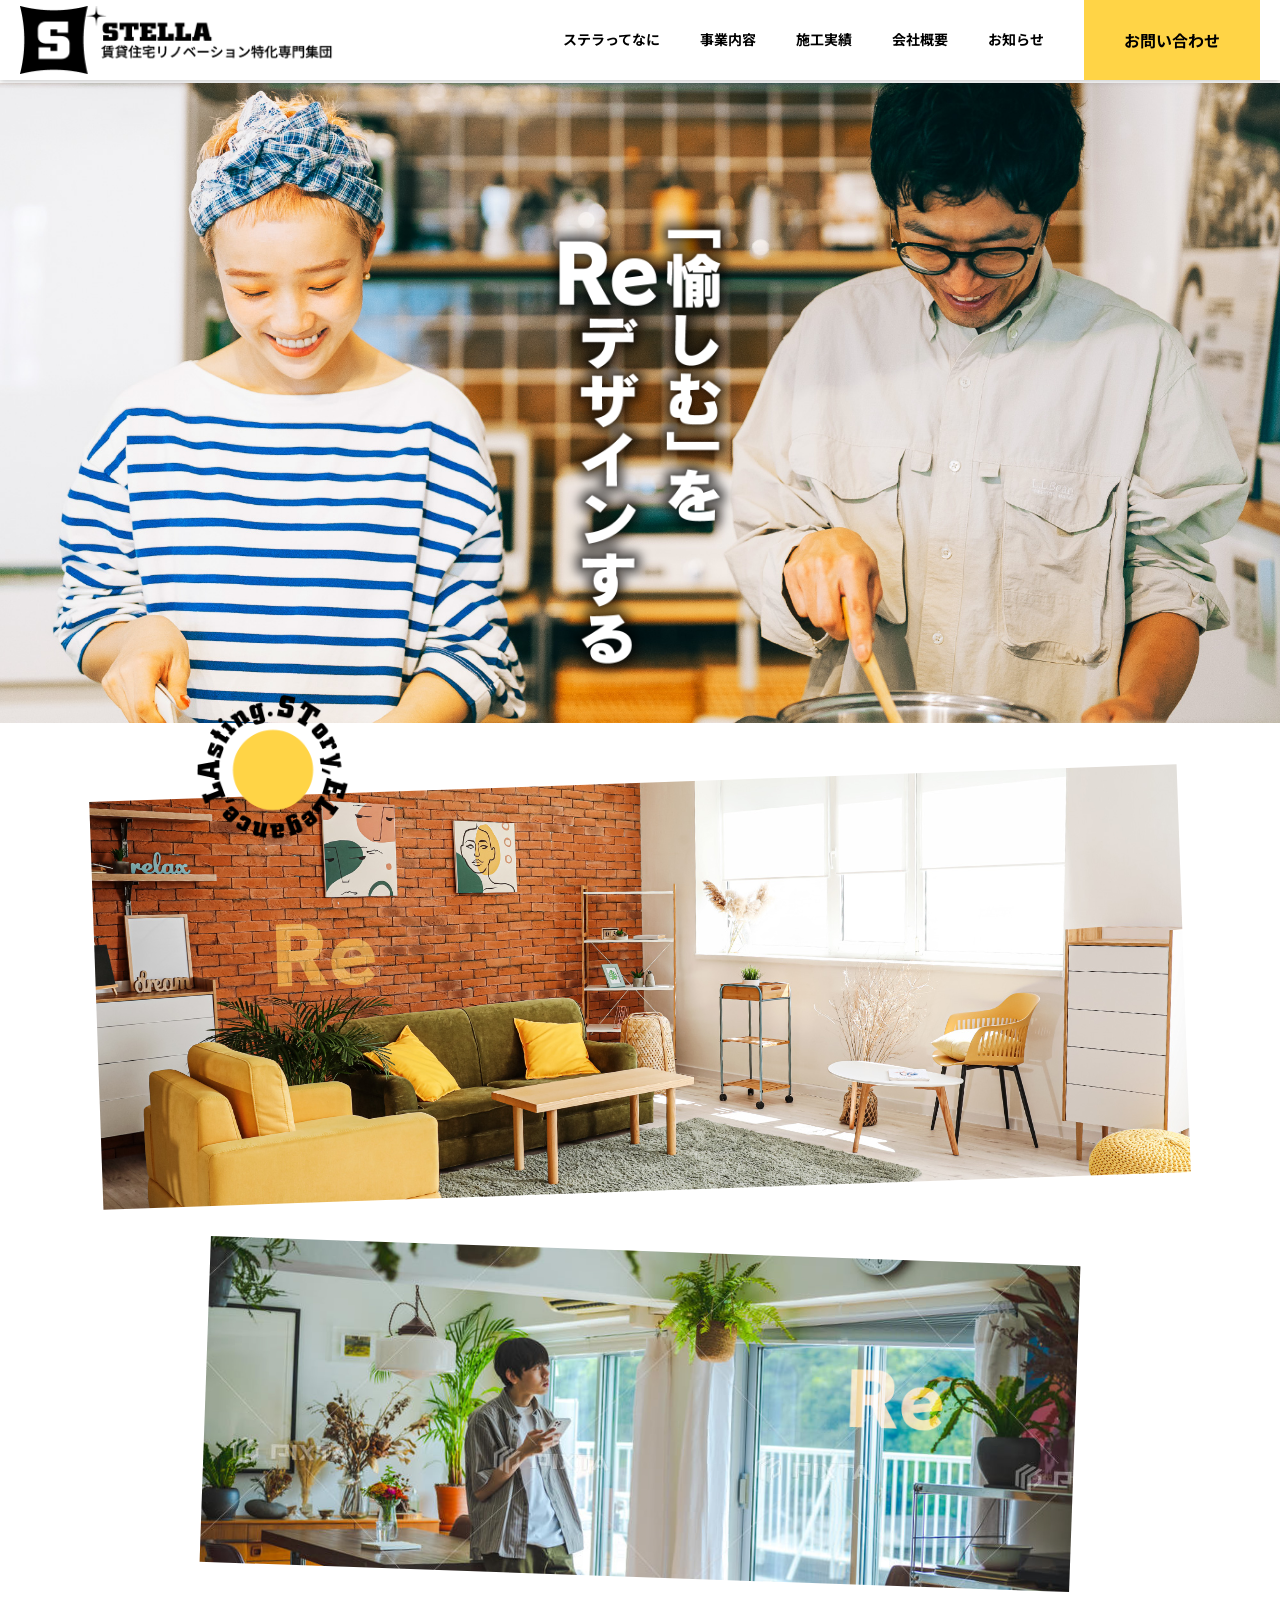
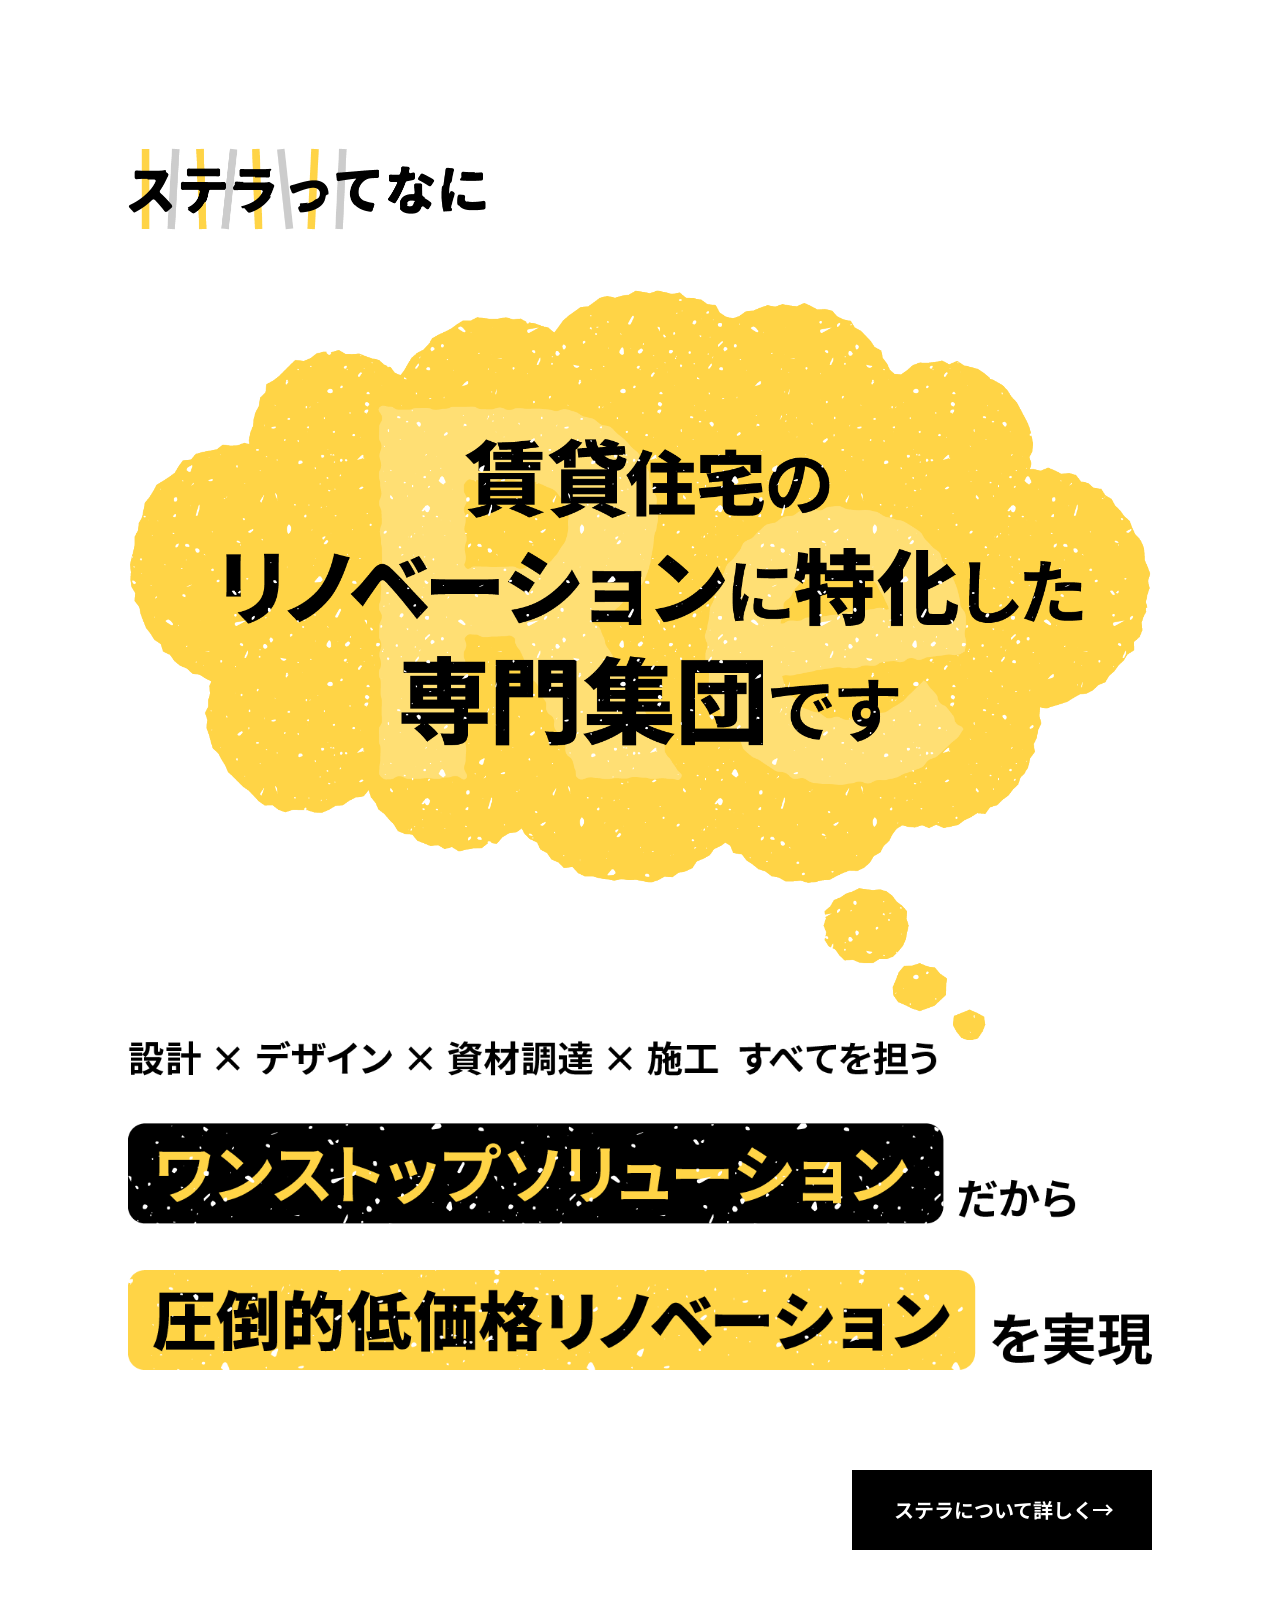
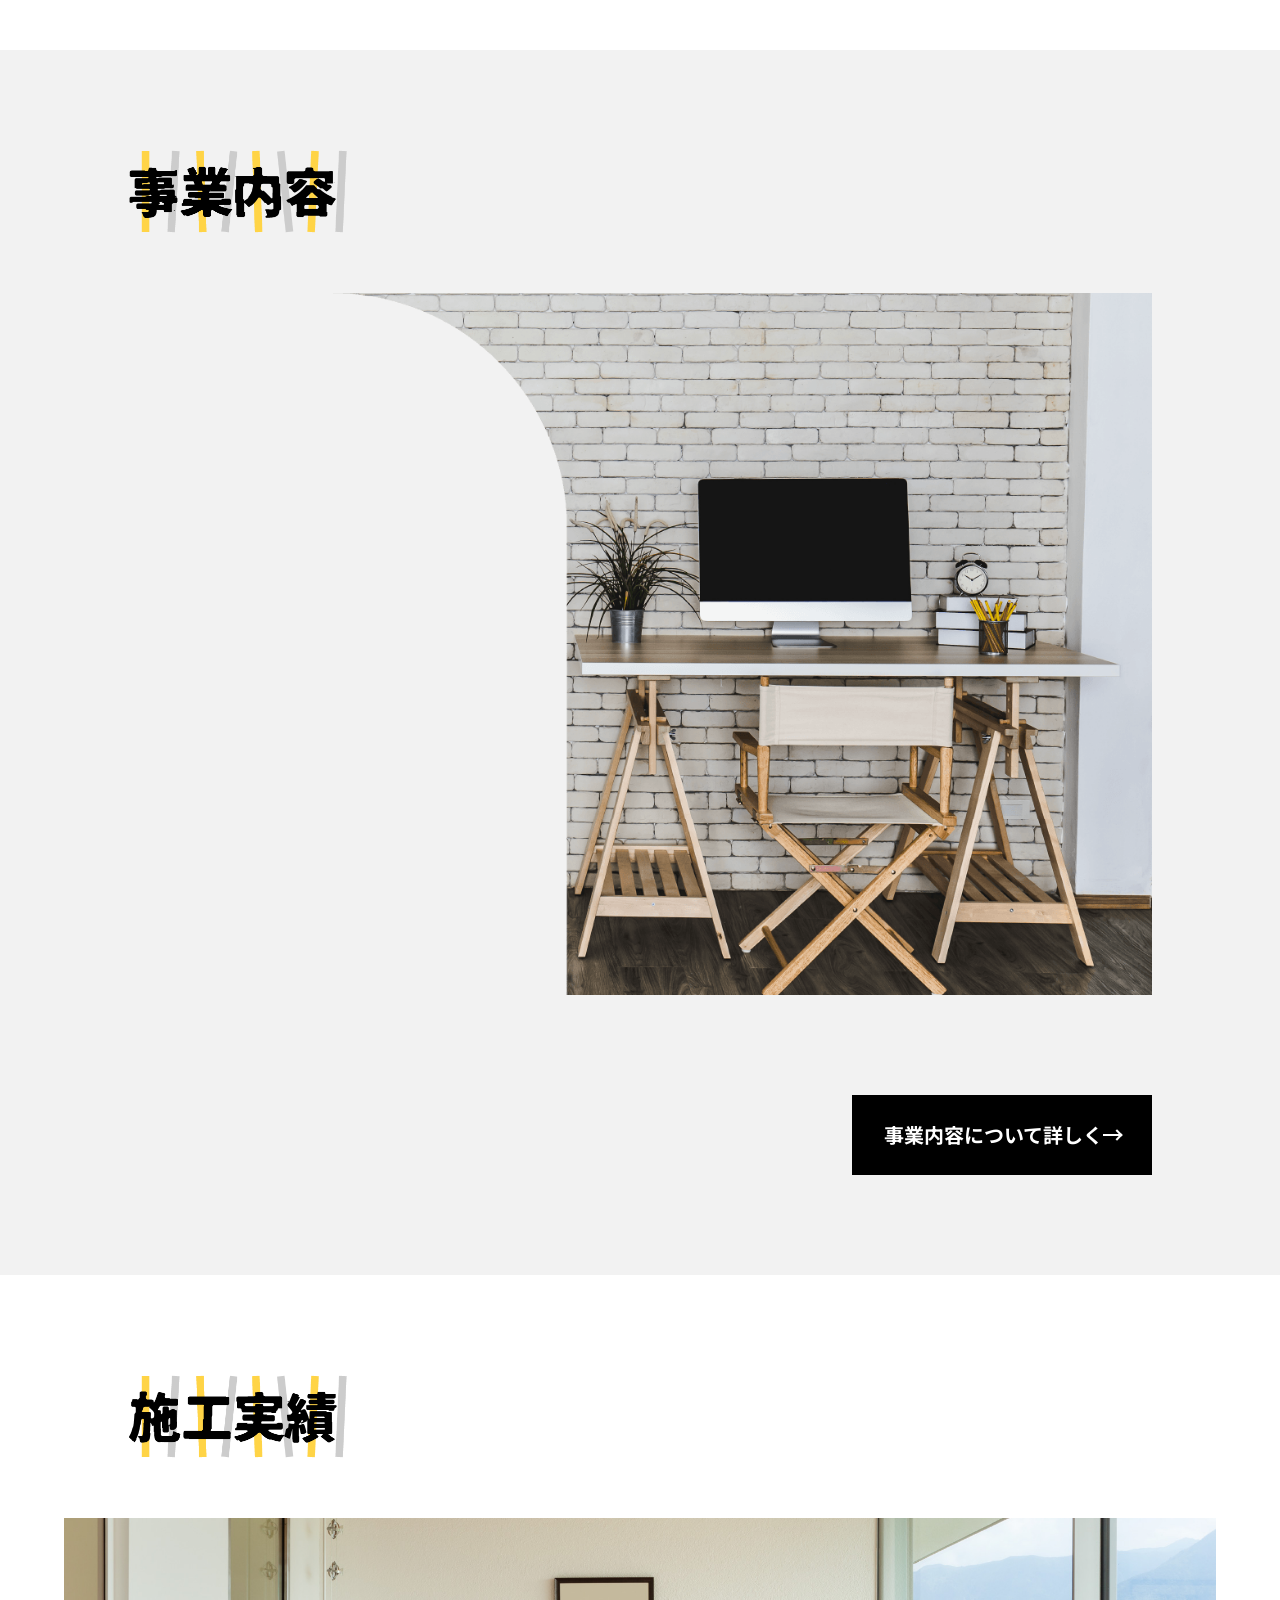
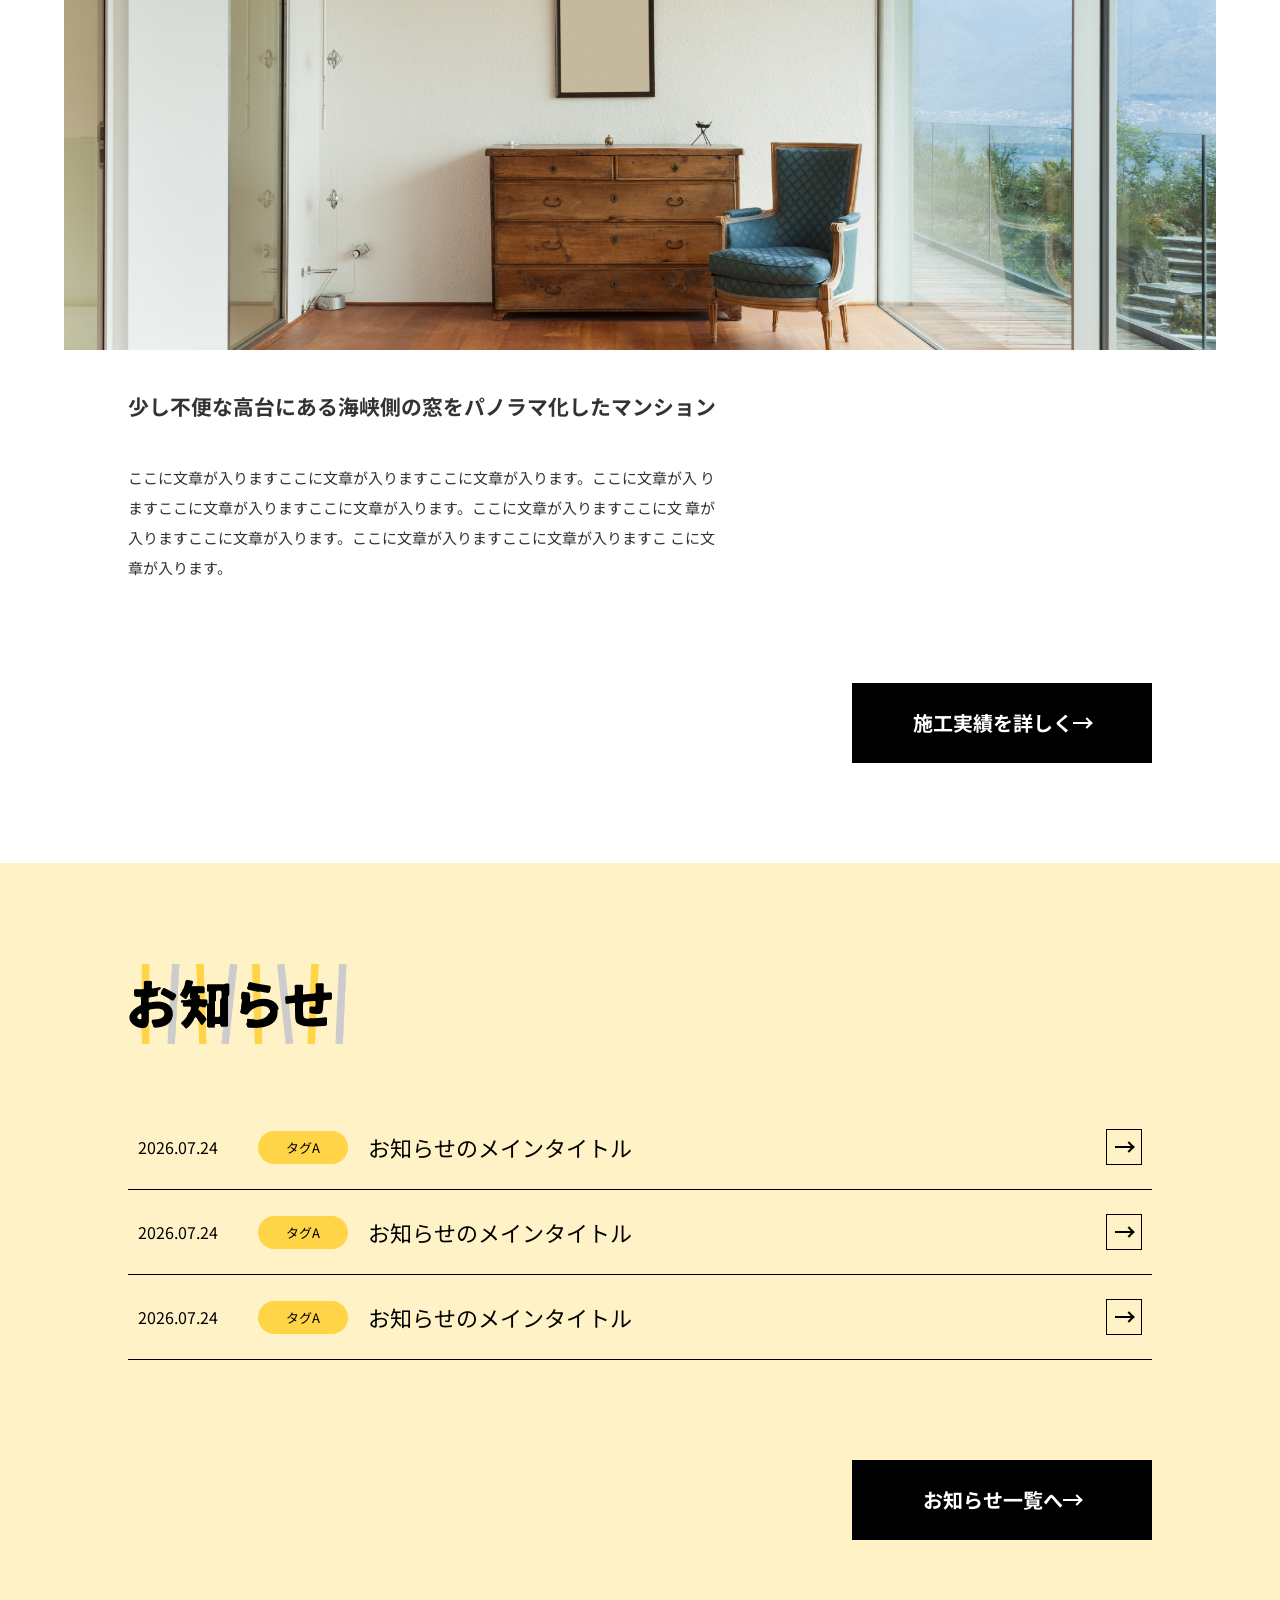
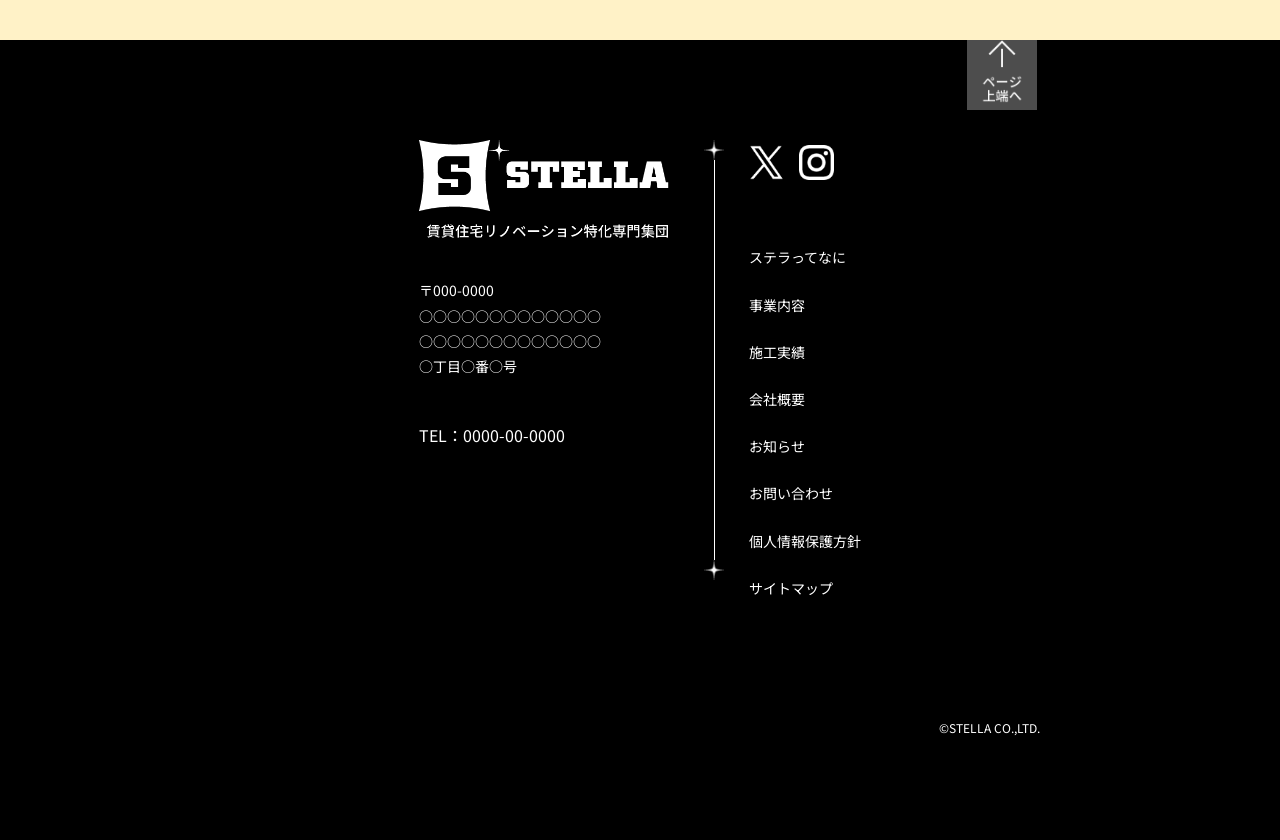
==== commit 123228df: "ステラってなに" ====
--- a/index.html
+++ b/index.html
@@ -33,9 +33,9 @@
       </h1>
       <nav id="menubar">
         <ul>
-          <li><a href="#" class="is-active">ステラってなに</a></li>
+          <li><a href="#">ステラってなに</a></li>
           <li><a href="#">事業内容</a></li>
-          <li><a href="#">施工実績</a></li>
+          <li><a href="single-works.html">施工実績</a></li>
           <li><a href="#">会社概要</a></li>
           <li><a href="#">お知らせ</a></li>
         </ul>
@@ -52,7 +52,7 @@
       <nav class="sp-menu">
         <ul>
           <li><a href="#">事業内容</a></li>
-          <li><a href="#">施工実績</a></li>
+          <li><a href="single-works.html">施工実績</a></li>
           <li><a href="#">会社概要</a></li>
           <li><a href="#">お問い合わせ</a></li>
         </ul>
@@ -294,7 +294,7 @@
             <a href="#">事業内容</a>
           </li>
           <li>
-            <a href="#">施工実績</a>
+            <a href="single-works.html">施工実績</a>
           </li>
           <li>
             <a href="#">会社概要</a>
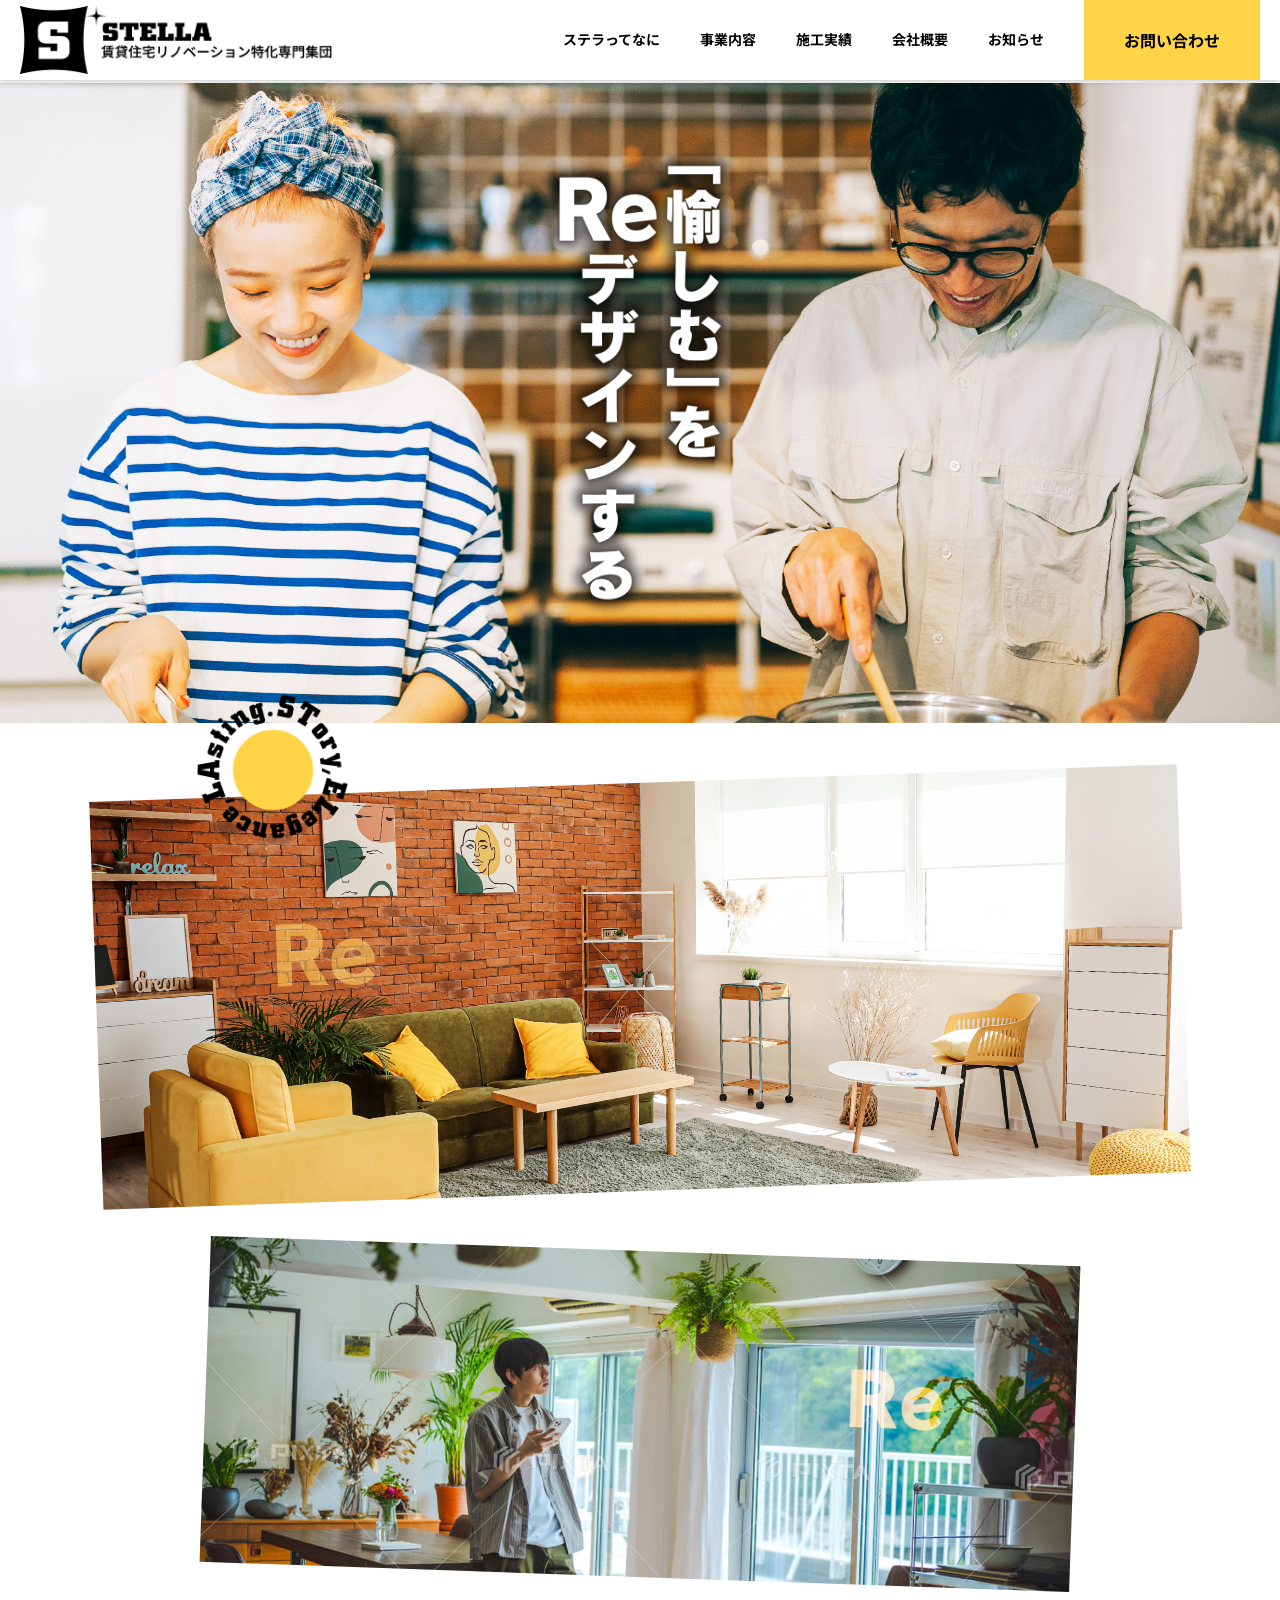
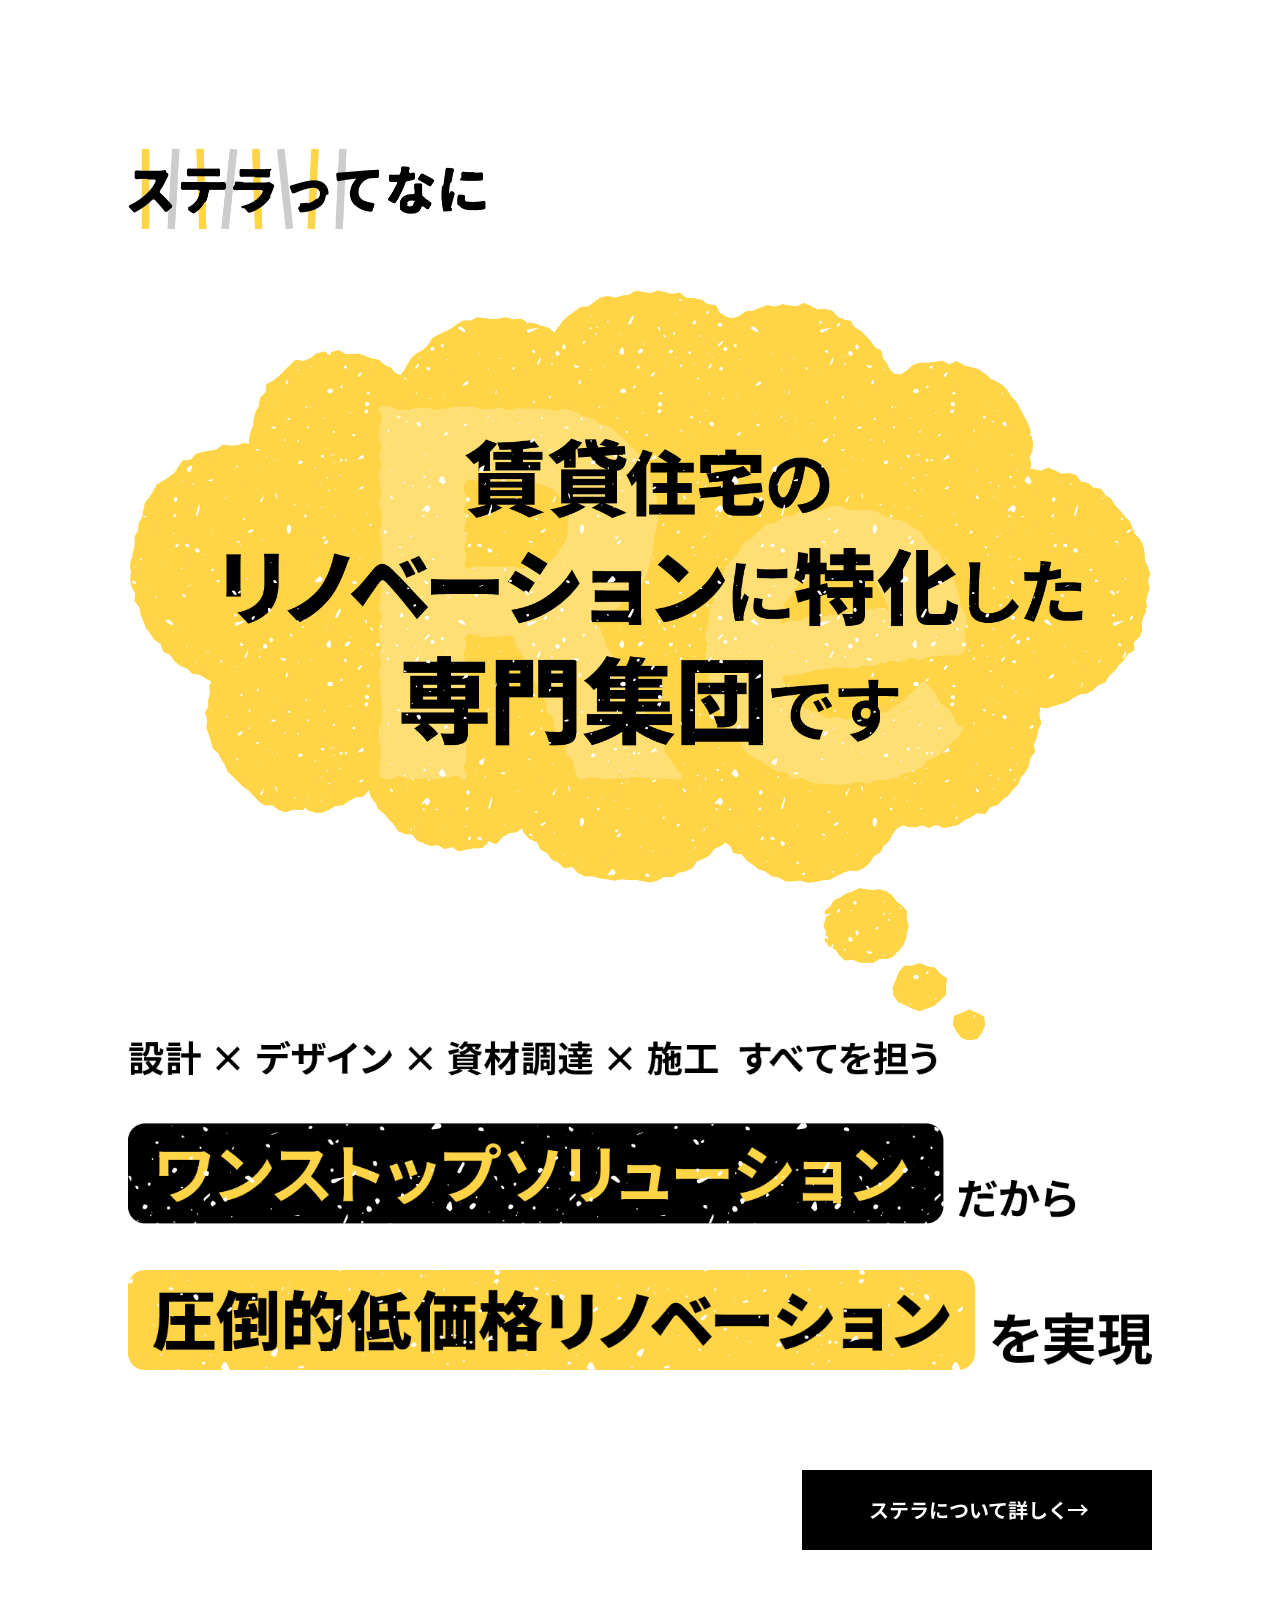
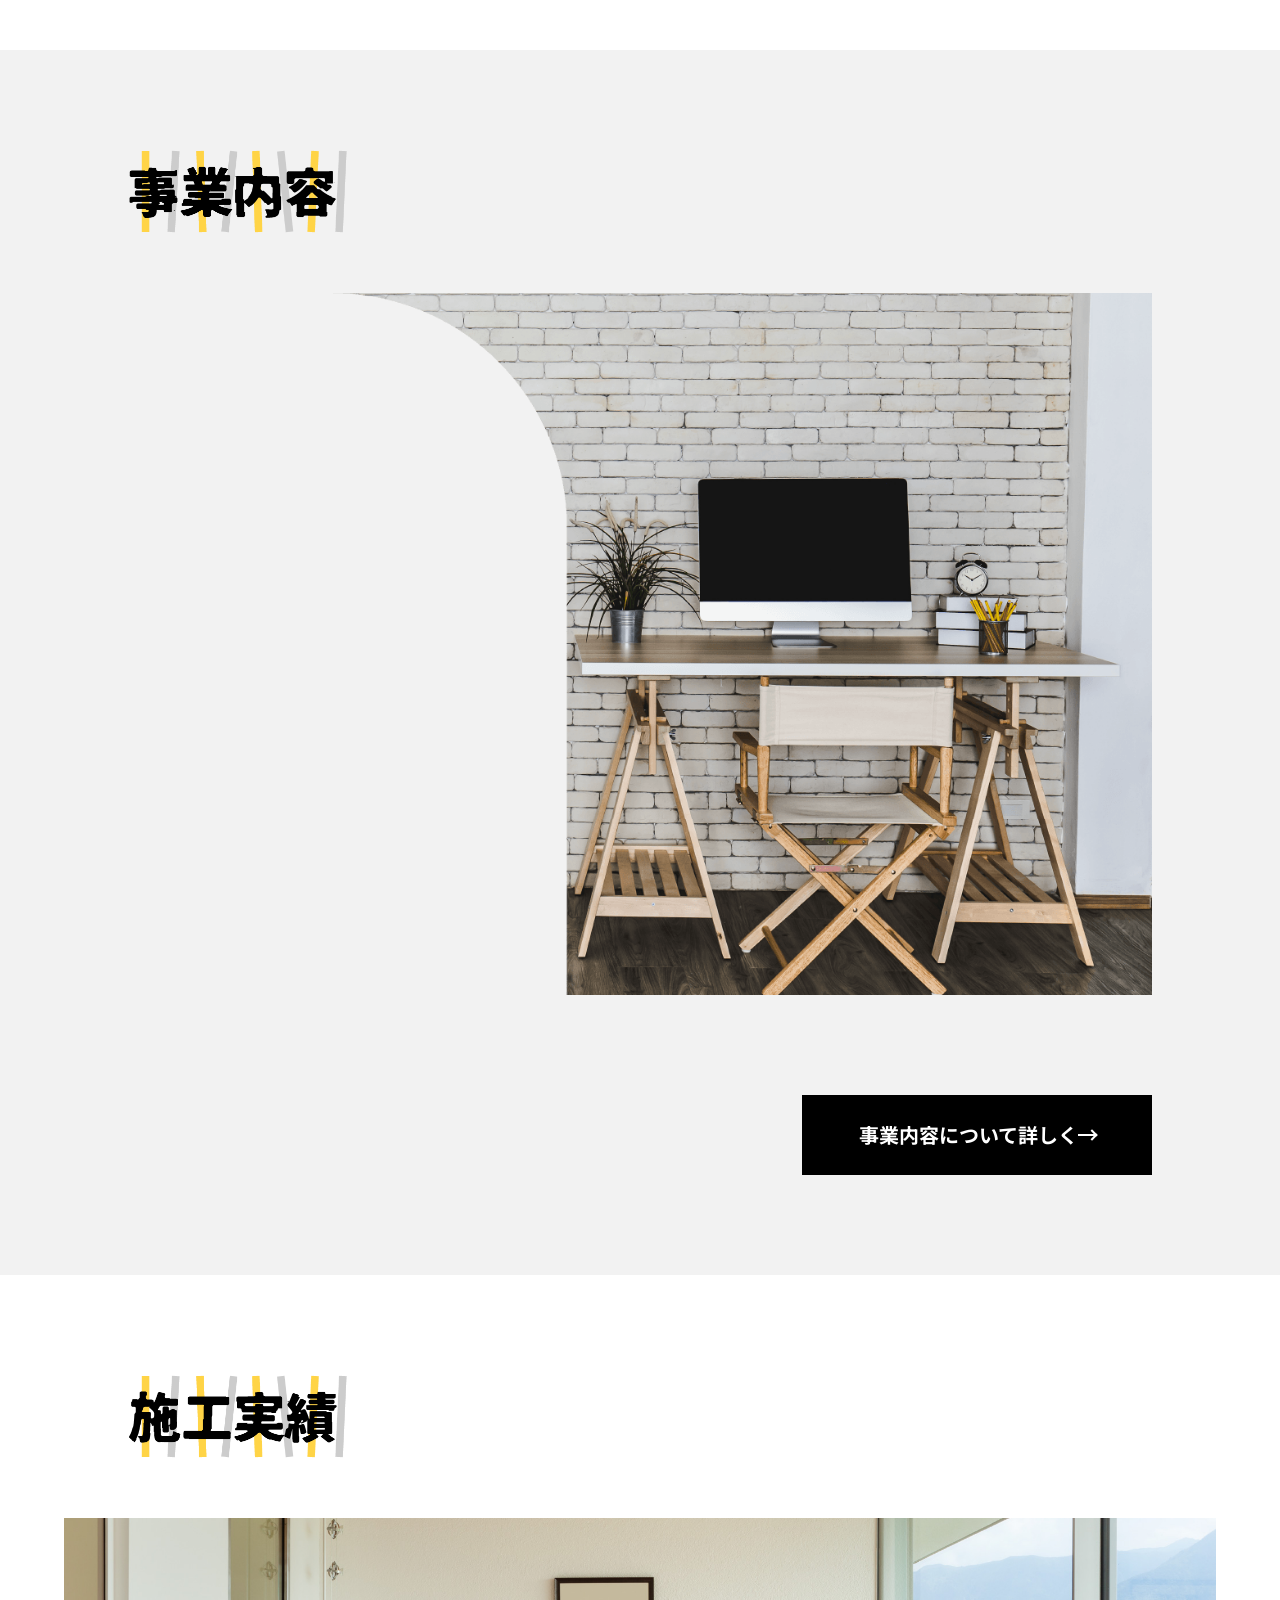
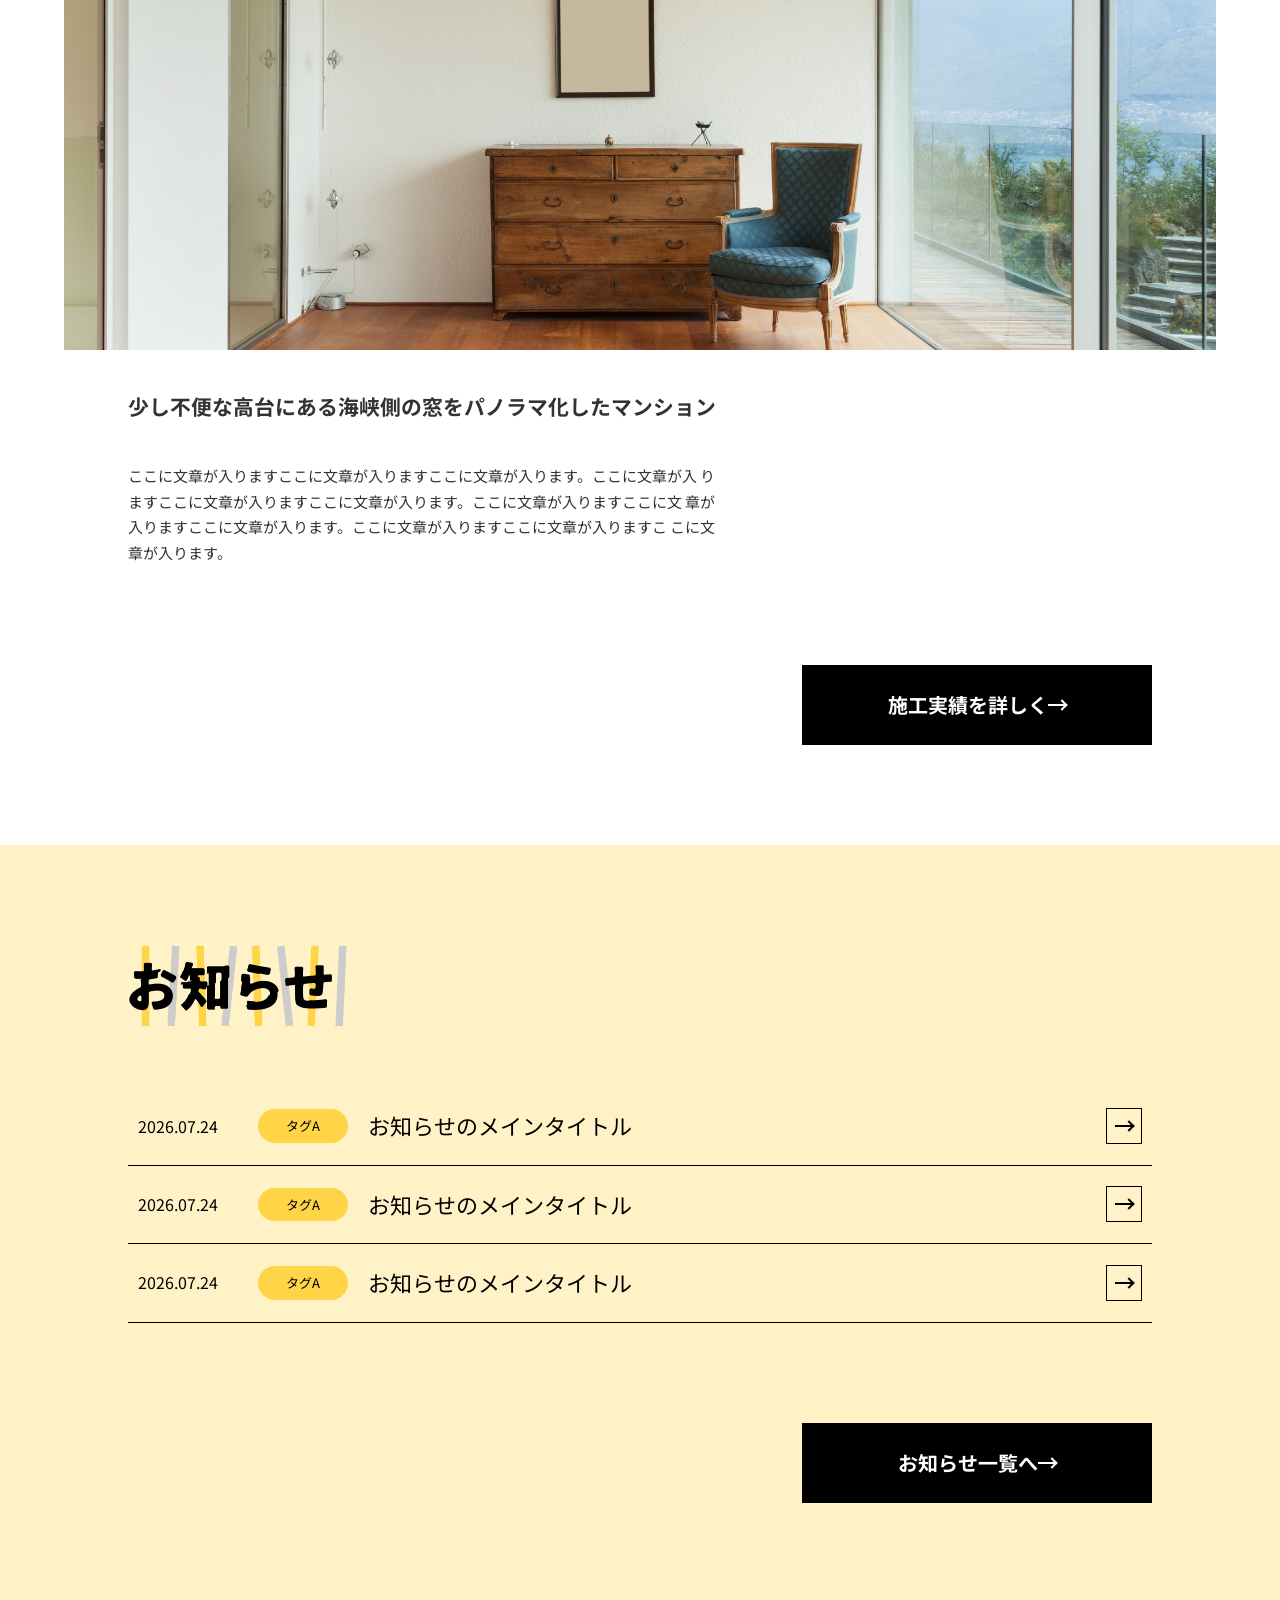
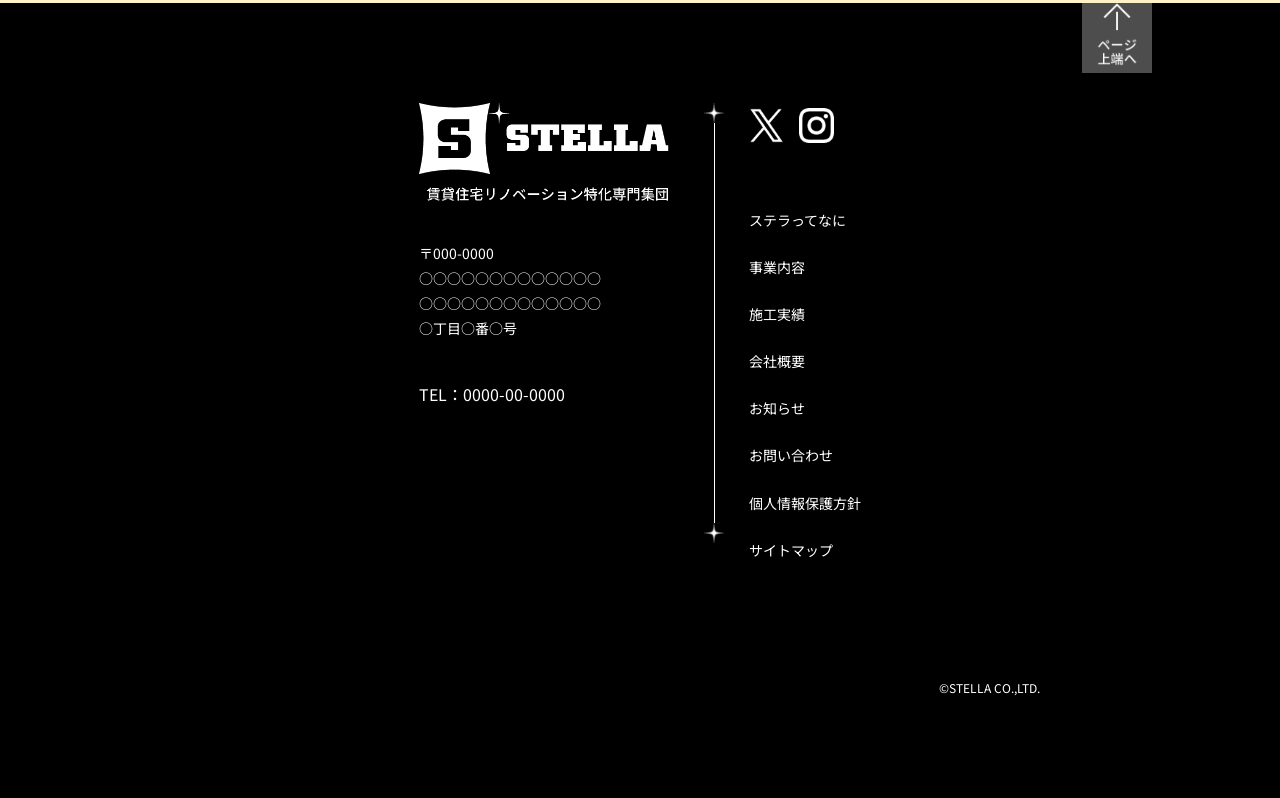
==== commit 8668b7f7: "page link" ====
--- a/index.html
+++ b/index.html
@@ -36,7 +36,7 @@
           <li><a href="#">ステラってなに</a></li>
           <li><a href="#">事業内容</a></li>
           <li><a href="single-works.html">施工実績</a></li>
-          <li><a href="#">会社概要</a></li>
+          <li><a href="company.html">会社概要</a></li>
           <li><a href="#">お知らせ</a></li>
         </ul>
       </nav>
@@ -53,7 +53,7 @@
         <ul>
           <li><a href="#">事業内容</a></li>
           <li><a href="single-works.html">施工実績</a></li>
-          <li><a href="#">会社概要</a></li>
+          <li><a href="company.html">会社概要</a></li>
           <li><a href="#">お問い合わせ</a></li>
         </ul>
       </nav>
@@ -102,10 +102,10 @@
           <div class="w-80">
             <div class="unit">
               <div class="back-2"><img src="assets/img/index/photo_area-img2.jpg" alt="">
-                <div class="deco-2" data-aos="fade-up" data-aos-duration="1200"><img src="assets/img/index/deco-1.png"
+                <div class="deco-2" data-aos="fade-up" data-aos-duration="1400"><img src="assets/img/index/deco-1.png"
                     alt="">
                 </div>
-                <div class="deco-3" data-aos="fade-up" data-aos-duration="1200"><img src="assets/img/index/deco-2.png"
+                <div class="deco-3" data-aos="fade-up" data-aos-duration="1600"><img src="assets/img/index/deco-2.png"
                     alt="">
                 </div>
               </div>
@@ -297,7 +297,7 @@
             <a href="single-works.html">施工実績</a>
           </li>
           <li>
-            <a href="#">会社概要</a>
+            <a href="company.html">会社概要</a>
           </li>
           <li>
             <a href="#">お知らせ</a>
--- a/assets/css/style.css
+++ b/assets/css/style.css
@@ -21,10 +21,10 @@
 
 p {
   font-size: 16px;
-  line-height: 2;
-}
-
-@media (max-width: 600px) {
+  line-height: 1.7;
+}
+
+@media (max-width: 640px) {
   p {
     font-size: 15px;
     line-height: 1.8;
@@ -46,7 +46,16 @@
 
 th,
 td {
-  font-size: clamp(0.813rem, 0.79rem + 0.11vw, 0.875rem);
+  font-size: 16px;
+}
+@media (max-width: 640px) {
+  th th,
+  th td,
+  td th,
+  td td {
+    font-size: 15px;
+    line-height: 1.8;
+  }
 }
 
 button {
@@ -70,7 +79,7 @@
   white-space: nowrap;
 }
 
-@media (max-width: 600px) {
+@media (max-width: 640px) {
   .pd-1 {
     padding: 0 1em;
   }
@@ -498,9 +507,9 @@
 .btn-more {
   font-size: 22px;
   text-align: right;
-  padding: 30px;
+  padding: 30px 20px;
   font-size: 20px;
-  width: 300px;
+  width: 350px;
 }
 @media (max-width: 430px) {
   .btn-more {
@@ -1241,7 +1250,7 @@
   padding-top: 60px;
   margin-inline: auto;
 }
-@media (max-width: 913px) and (max-width: 1024px) {
+@media (min-width: 913px) and (max-width: 1024px) {
   .footer__copyright {
     width: 800px;
   }
@@ -1270,9 +1279,24 @@
 .footer__top {
   position: absolute;
   top: 0;
-  right: 19vw;
-}
-@media (max-width: 913px) and (max-width: 1024px) {
+  right: 10vw;
+}
+@media (min-width: 1536px) {
+  .footer__top {
+    right: 11vw;
+  }
+}
+@media (min-width: 1600px) {
+  .footer__top {
+    right: 13vw;
+  }
+}
+@media (min-width: 1920px) {
+  .footer__top {
+    right: 18vw;
+  }
+}
+@media (min-width: 913px) and (max-width: 1024px) {
   .footer__top {
     right: 10vw;
   }
@@ -1333,7 +1357,7 @@
 }
 .mv .mv-wrap h2 {
   position: absolute;
-  top: 50%;
+  top: 40%;
   left: 50%;
   width: 15.625vw;
   transform: translate(-50%, calc(-50% + 80px));
@@ -1640,6 +1664,7 @@
   }
 }
 
+/* 施工実績 */
 #works-detail .kv-wrap {
   position: relative;
   background: #f2f2f2;
@@ -1703,6 +1728,9 @@
     font-size: 18px;
   }
 }
+#works-detail {
+  /*  施工実績　内容 */
+}
 #works-detail .works {
   padding: 100px 0;
   margin-bottom: 200px;
@@ -1809,23 +1837,21 @@
      object-fit: cover;
   display: block;
 }
-
-.works__gallery-item.reverse {
+#works-detail .works__gallery-item.reverse {
   flex-direction: row-reverse;
 }
-
-.notice {
+#works-detail .notice {
   background-color: #fff2c7;
 }
-.notice__in {
+#works-detail .notice__in {
   transform: translateY(-150px);
 }
 @media (max-width: 640px) {
-  .notice__in {
+  #works-detail .notice__in {
     transform: translateY(-100px);
   }
 }
-.notice__block {
+#works-detail .notice__block {
   display: flex;
   align-items: center;
   justify-content: center;
@@ -1833,12 +1859,12 @@
   padding: 0 2em;
 }
 @media (max-width: 640px) {
-  .notice__block {
+  #works-detail .notice__block {
     flex-direction: column;
     gap: 50px;
   }
 }
-.notice__block-item {
+#works-detail .notice__block-item {
   width: 50%;
   text-align: center;
   display: flex;
@@ -1847,11 +1873,11 @@
   align-items: center;
 }
 @media (max-width: 640px) {
-  .notice__block-item {
+  #works-detail .notice__block-item {
     width: 100%;
   }
 }
-.notice__block-info {
+#works-detail .notice__block-info {
   display: flex;
   justify-content: center;
   align-items: center;
@@ -1860,15 +1886,15 @@
   padding: 70px 10px 20px 0;
 }
 @media (max-width: 640px) {
-  .notice__block-info {
+  #works-detail .notice__block-info {
     padding: 50px 10px;
   }
 }
-.notice h4 {
+#works-detail .notice h4 {
   width: 120%;
   line-height: 1.5;
 }
-.notice__block-desc {
+#works-detail .notice__block-desc {
   font-size: 17px;
   text-align: left;
   margin-top: 24px;
@@ -1876,19 +1902,18 @@
   color: #000;
 }
 @media (max-width: 640px) {
-  .notice__block-desc {
+  #works-detail .notice__block-desc {
     white-space: nowrap;
   }
 }
-.notice .btn-box .btn {
+#works-detail .notice .btn-box .btn {
   opacity: 0.2;
 }
-.notice .news-list__arrow-box {
+#works-detail .notice .news-list__arrow-box {
   margin-left: auto;
   color: #fff;
 }
-
-.star__decoration {
+#works-detail .star__decoration {
   display: flex;
   align-items: center;
   justify-content: center;
@@ -1896,29 +1921,29 @@
   transform: translateY(-120px);
 }
 @media (max-width: 920px) {
-  .star__decoration {
+  #works-detail .star__decoration {
     transform: translateY(-110px);
   }
 }
-.star__decoration .star__line {
+#works-detail .star__decoration .star__line {
   width: 1px;
   height: 200px;
   background: #333;
 }
-.star__decoration .star__icon {
+#works-detail .star__decoration .star__icon {
   width: 70px;
   margin: 15px 0;
 }
 @media (max-width: 640px) {
-  .star__decoration {
+  #works-detail .star__decoration {
     flex-direction: row;
     transform: translateY(0px);
   }
-  .star__decoration .star__line {
+  #works-detail .star__decoration .star__line {
     width: 100px;
     height: 1px;
   }
-  .star__decoration .star__icon {
+  #works-detail .star__decoration .star__icon {
     margin: 0 15px;
   }
 }
@@ -1979,9 +2004,6 @@
 .redesign__item a:hover {
   opacity: 0.7;
 }
-.redesign .blob {
-  width: 180px;
-}
 .redesign .blob img {
   width: 100%;
   height: auto;
@@ -1994,6 +2016,11 @@
   margin: 0;
 }
 @media (max-width: 430px) {
+  .redesign__txt {
+    font-size: 15px;
+  }
+}
+@media (max-width: 430px) {
   .redesign__list {
     gap: 30px 15px;
     flex-wrap: wrap;
@@ -2020,7 +2047,7 @@
     padding: 60px 0 100px;
   }
 }
-@media (max-width: 640px) {
+@media (max-width: 920px) {
   .contact-area .inner-600 {
     width: 90%;
   }
@@ -2062,12 +2089,12 @@
   transition: 0.3s;
 }
 .contact-area__item a img {
-  width: 70%;
+  width: 50%;
   display: block;
 }
 .contact-area__item a p {
   margin: 0;
-  font-size: 22px;
+  font-size: 17px;
   font-weight: bold;
   letter-spacing: 0.1em;
 }
@@ -2082,7 +2109,6 @@
     margin-bottom: 40px;
   }
   .contact-area__list {
-    flex-direction: column;
     align-items: center;
     gap: 40px;
   }
@@ -2091,6 +2117,212 @@
   }
   .contact-area__item a p {
     font-size: 18px;
+  }
+}
+
+/*  会社概要 */
+#company .kv-wrap {
+  position: relative;
+  background: #fff2c7;
+  height: 250px;
+  margin-top: 5rem;
+}
+@media (max-width: 640px) {
+  #company .kv-wrap {
+    height: 150px;
+  }
+}
+#company .kv-wrap .page-ttl {
+  position: absolute;
+  top: 35%;
+  left: 50%;
+  transform: translate(-50%, 30px);
+  opacity: 0;
+  transition: transform 0.8s ease, opacity 0.8s ease;
+}
+#company .kv-wrap .page-ttl.is-animated {
+  transform: translate(-50%, 0);
+  opacity: 1;
+}
+#company .kv-wrap .page-ttl h3 img {
+  display: block;
+  width: 300px;
+}
+@media (max-width: 640px) {
+  #company .kv-wrap .page-ttl h3 img {
+    width: 190px;
+  }
+}
+@media (max-width: 1025px) {
+  #company .company .inner-1000 {
+    width: 100%;
+  }
+}
+#company .company-title {
+  font-size: 2.5rem;
+  font-weight: bold;
+  text-align: left;
+}
+@media (max-width: 1280px) {
+  #company .company-title {
+    font-size: 2rem;
+  }
+}
+@media (max-width: 1100px) {
+  #company .company-title {
+    font-size: 1.5rem;
+  }
+}
+@media (max-width: 640px) {
+  #company .company-title {
+    font-size: 24px;
+  }
+}
+#company .company__top img {
+  width: 50%;
+  margin: 100px auto 0;
+}
+@media (max-width: 430px) {
+  #company .company__top img {
+    margin: 50px auto 0;
+  }
+}
+#company .company__concept {
+  margin-top: 150px;
+}
+@media (max-width: 430px) {
+  #company .company__concept {
+    margin-top: 80px;
+  }
+}
+#company .company__concept-desc {
+  margin-top: 40px;
+  line-height: 2;
+  text-align: left;
+}
+#company .company__concept-image {
+  position: relative;
+  margin-top: 80px;
+}
+#company .company__concept-image img {
+  width: 100%;
+  display: block;
+}
+#company .company__concept-image .deco-1 {
+  position: absolute;
+  width: 12vw;
+  top: 75px;
+  right: -40px;
+}
+@media (max-width: 640px) {
+  #company .company__concept-image .deco-1 {
+    width: 17vw;
+    top: 6px;
+    right: 0px;
+  }
+}
+#company .company__greeting {
+  margin-top: 150px;
+}
+@media (max-width: 640px) {
+  #company .company__greeting {
+    margin-top: 80px;
+  }
+}
+#company .company__greeting-wrapper {
+  display: flex;
+  align-items: flex-start;
+  justify-content: flex-start;
+  gap: 60px;
+}
+@media (max-width: 920px) {
+  #company .company__greeting-wrapper {
+    align-items: left;
+  }
+}
+@media (max-width: 640px) {
+  #company .company__greeting-wrapper {
+    flex-direction: column;
+    gap: 40px;
+  }
+}
+#company .company__greeting-body {
+  width: 55%;
+}
+@media (max-width: 640px) {
+  #company .company__greeting-body {
+    width: 100%;
+  }
+}
+#company .company__greeting-desc {
+  margin-top: 40px;
+}
+@media (max-width: 1280px) {
+  #company .company__greeting-desc {
+    margin-top: 10px;
+    font-size: 14px;
+  }
+}
+#company .company__greeting-image {
+  width: 40%;
+  text-align: right;
+}
+#company .company__greeting-image img {
+  width: 100%;
+  display: block;
+}
+@media (max-width: 640px) {
+  #company .company__greeting-image {
+    width: 100%;
+  }
+}
+#company .company__greeting-image__position {
+  text-align: right;
+}
+#company .company__greeting-image__name {
+  text-align: right;
+}
+#company .company__profile {
+  background-color: #fff2c7;
+  margin-top: 150px;
+  padding: 100px 0;
+}
+@media (max-width: 640px) {
+  #company .company__profile {
+    margin-top: 80px;
+  }
+}
+#company .company__profile-table {
+  width: 100%;
+  margin-top: 50px;
+  border-collapse: collapse;
+}
+#company .company__profile-table th {
+  padding: 20px 40px;
+  border-bottom: 1px solid #000;
+  text-align: left;
+  width: 30%;
+  font-weight: bold;
+}
+@media (max-width: 640px) {
+  #company .company__profile-table th {
+    display: block;
+    width: 100%;
+    padding: 20px 10px;
+  }
+}
+#company .company__profile-table td {
+  padding: 20px 40px;
+  border-bottom: 1px solid #000;
+  text-align: left;
+  width: 70%;
+}
+@media (max-width: 640px) {
+  #company .company__profile-table td {
+    display: block;
+    width: 100%;
+    border-bottom: none;
+    padding: 20px;
   }
 }
 
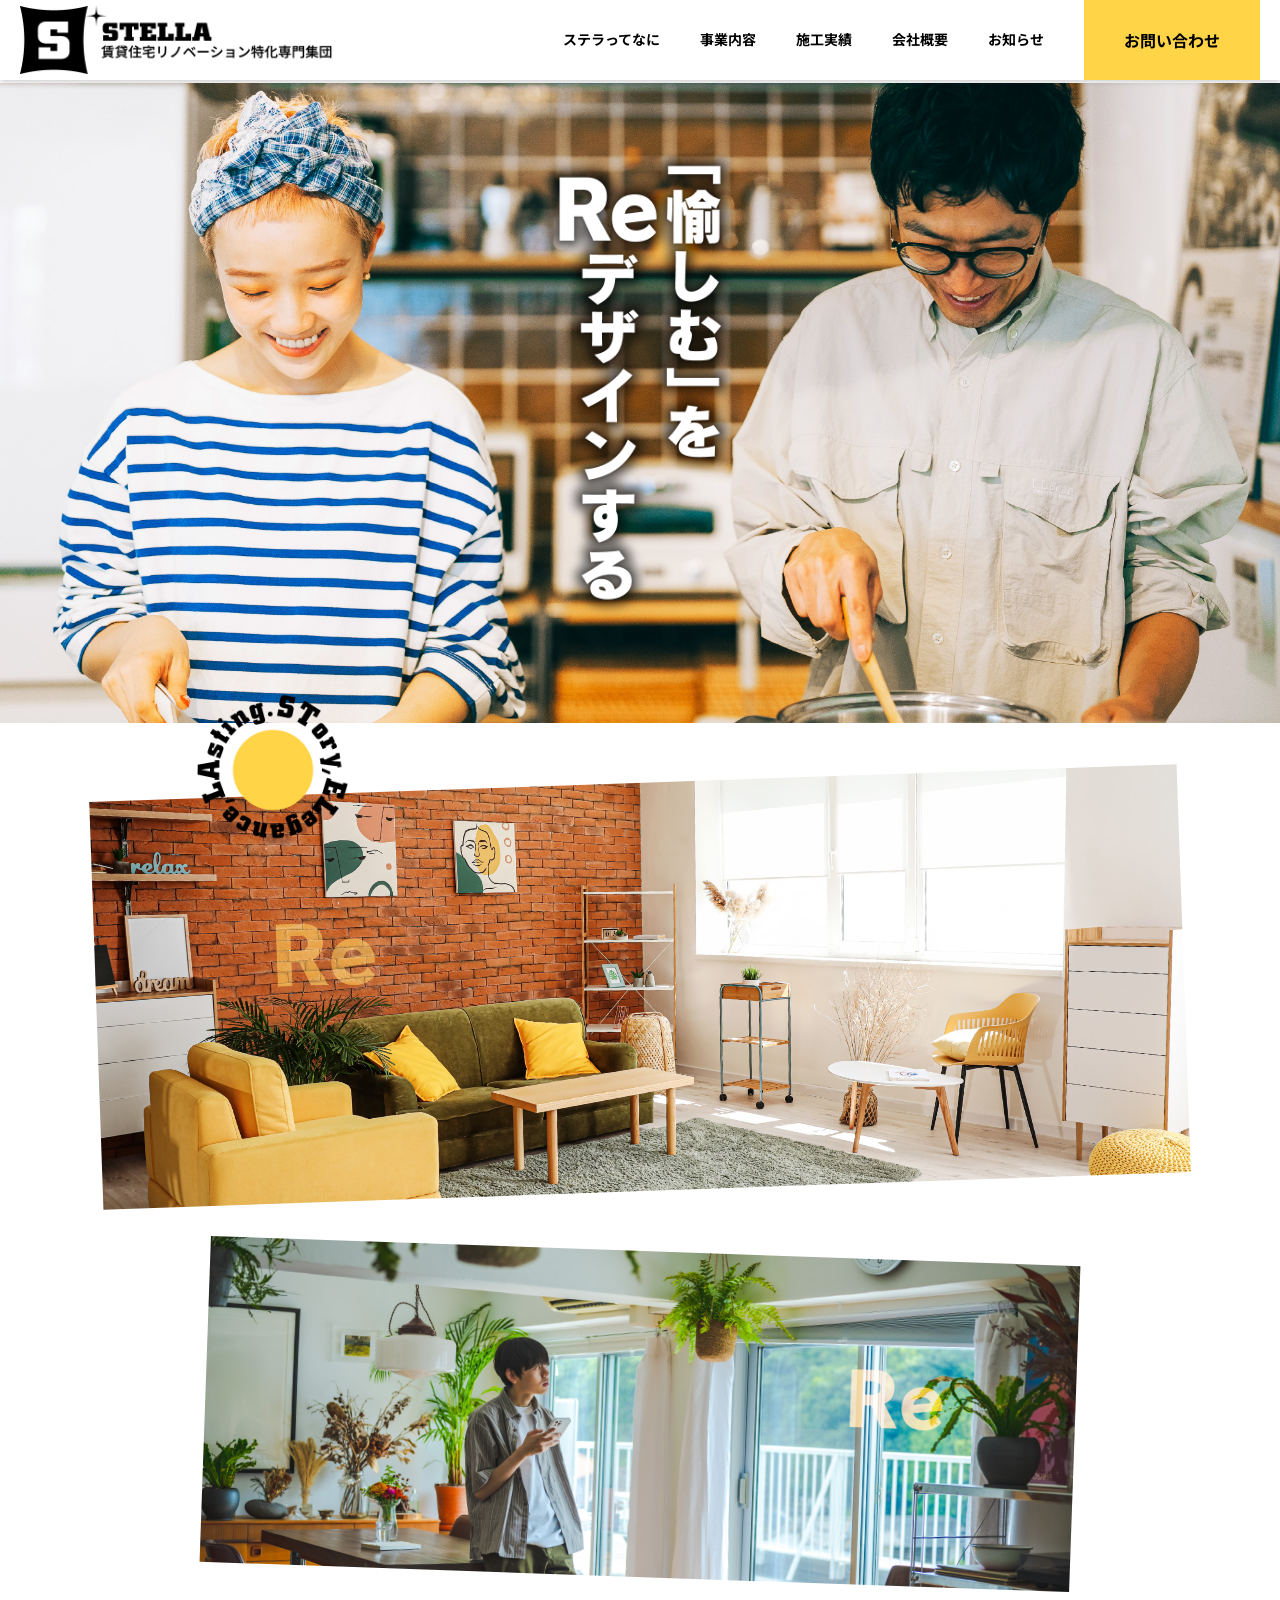
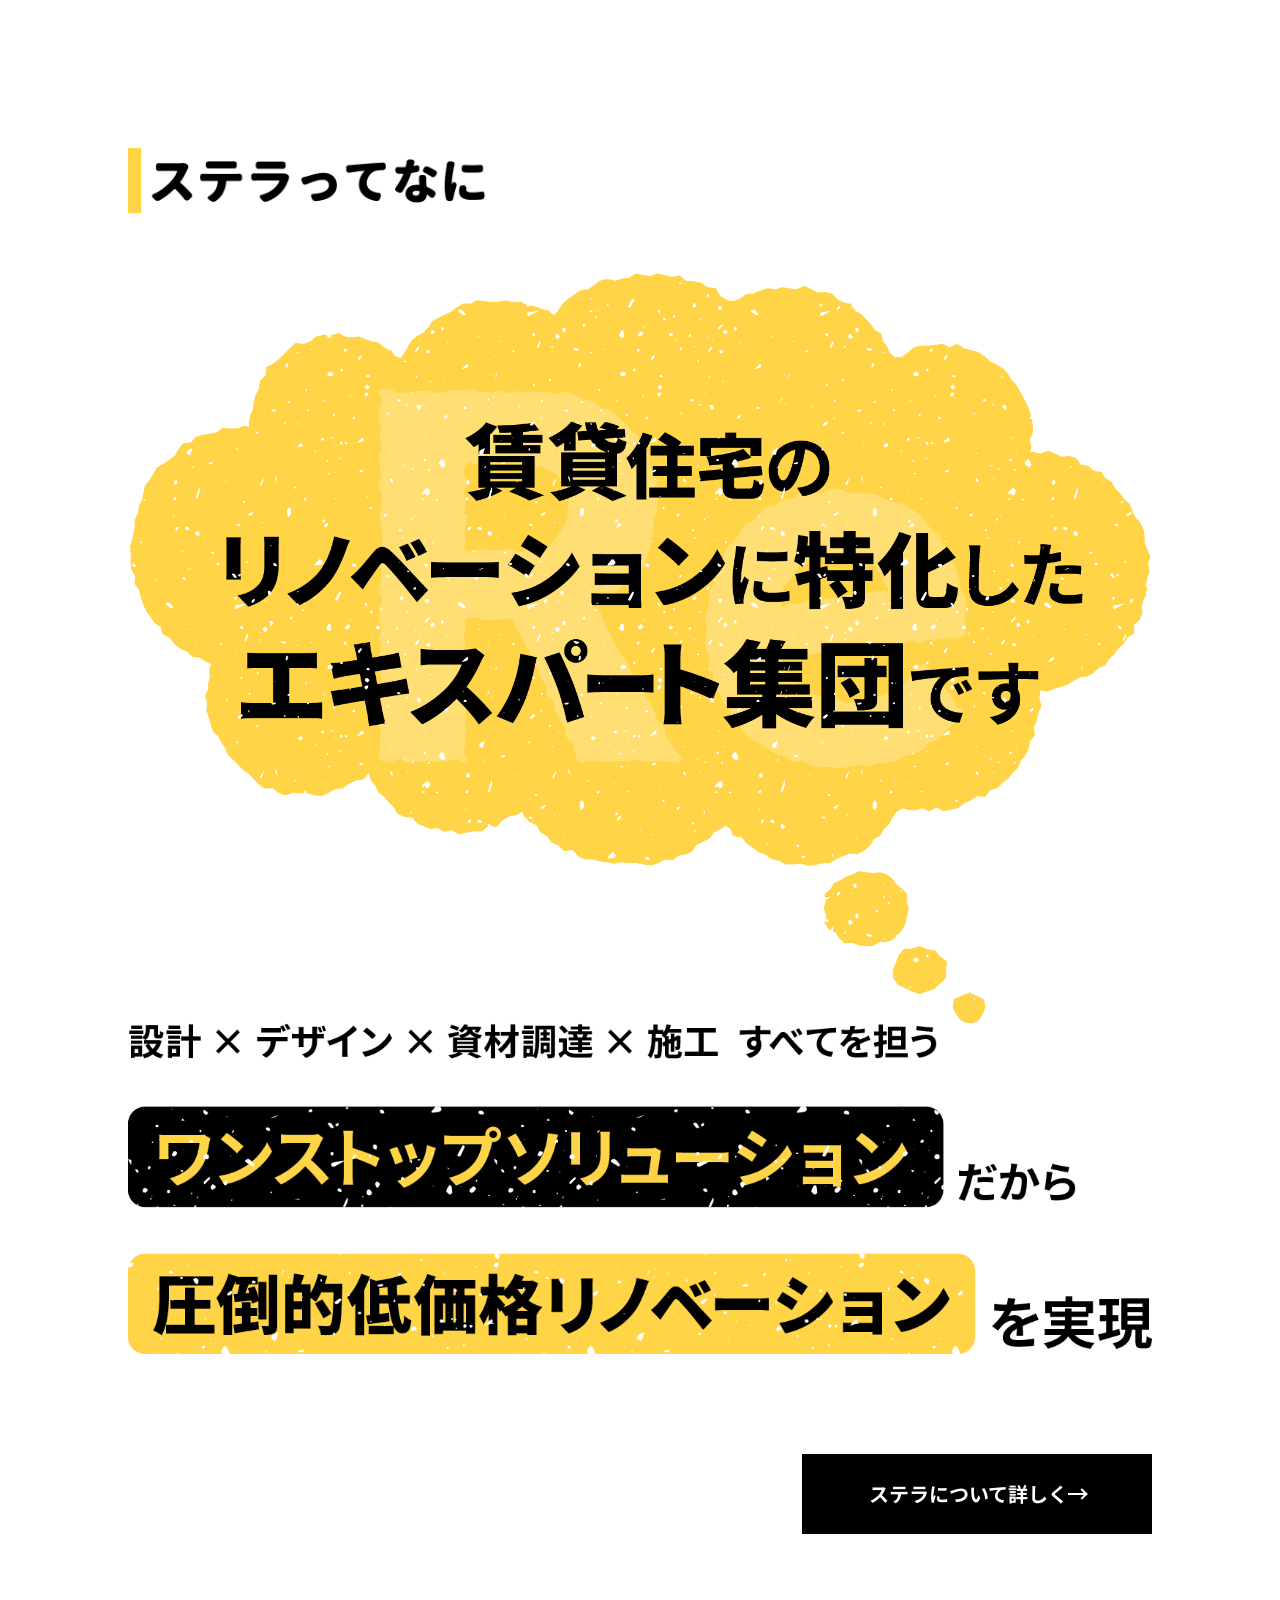
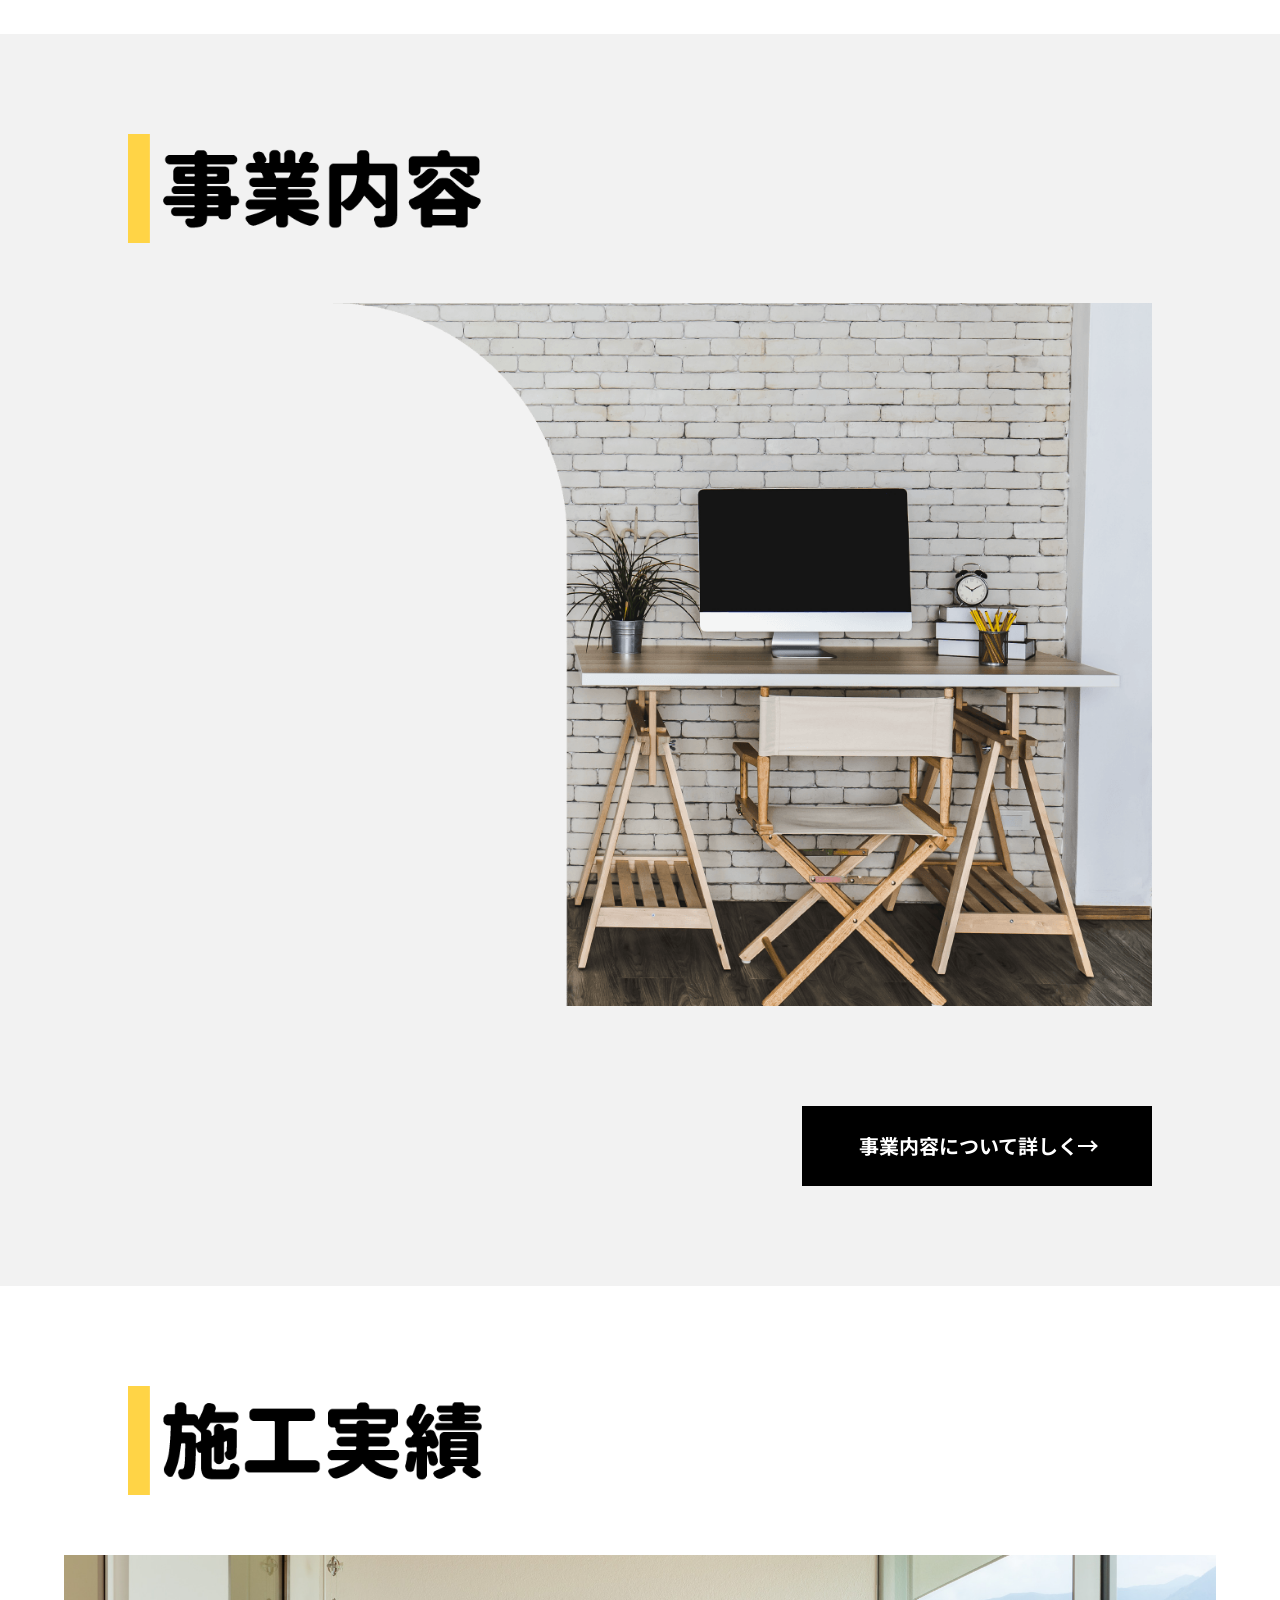
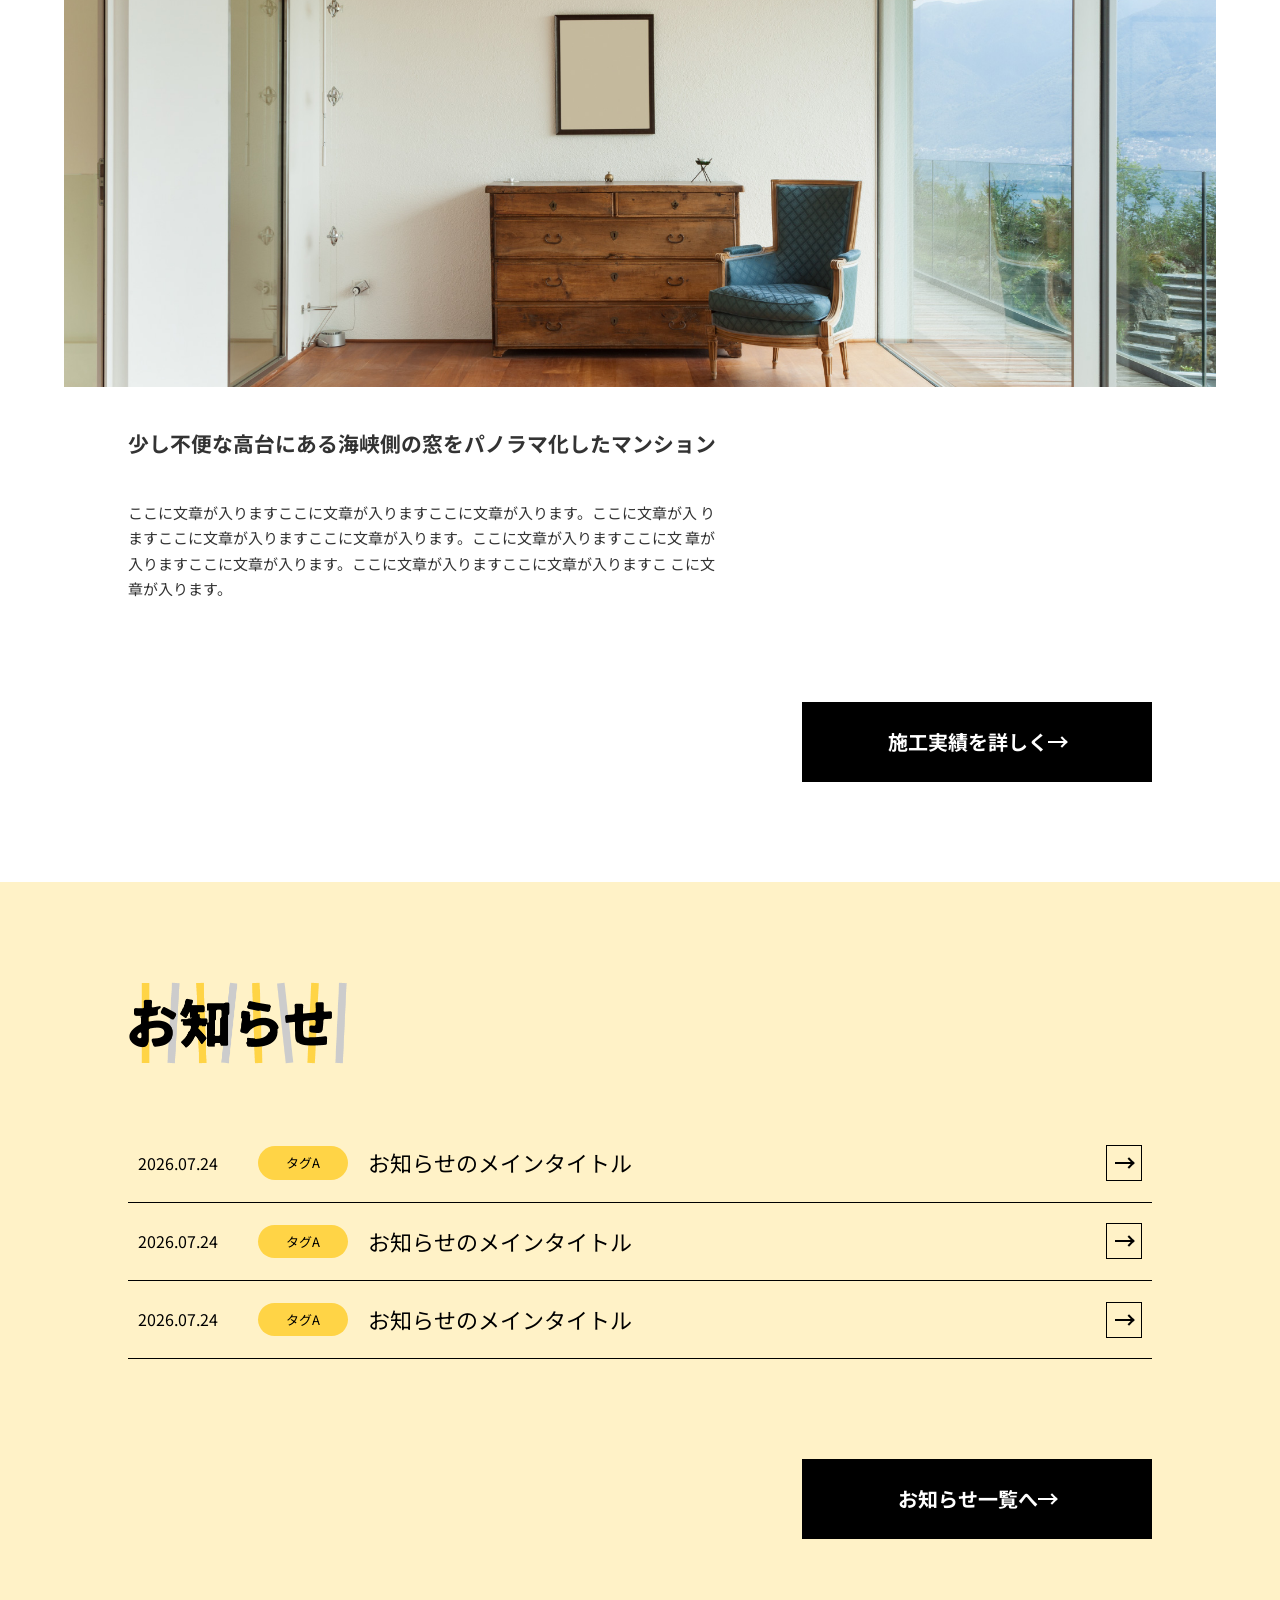
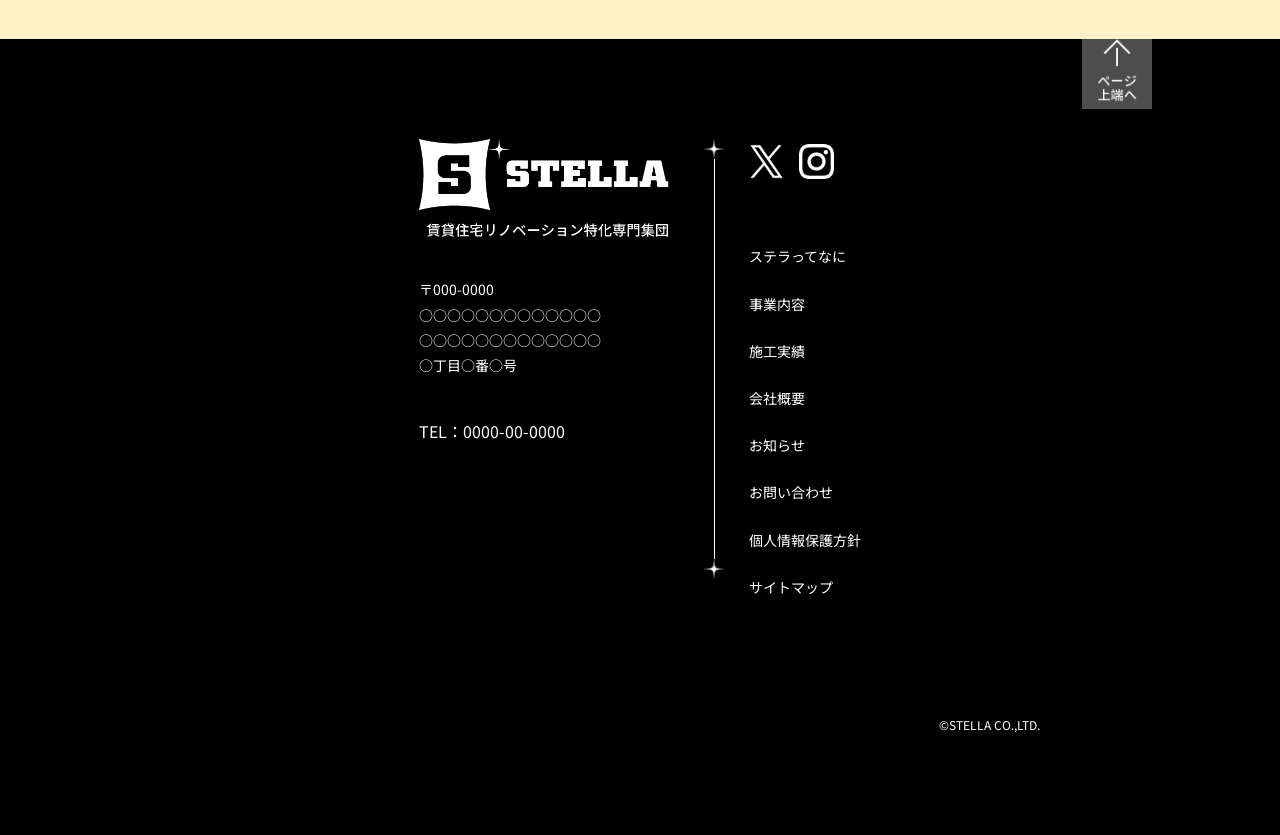
==== commit d8f25bc5: "font add" ====
--- a/index.html
+++ b/index.html
@@ -12,6 +12,8 @@
   <link rel="preconnect" href="https://fonts.gstatic.com" crossorigin>
   <link rel="preconnect" href="assets/css/slick.css">
   <link rel="preconnect" href="assets/css/slick-theme.css">
+  <link rel="stylesheet" href="assets/fonts/GenJyuuGothic-Medium.css">
+  <link rel="stylesheet" href="assets/fonts/GenJyuuGothic-Bold.css">
   <link
     href="https://fonts.googleapis.com/css2?family=Noto+Sans+JP:wght@300;400;500;700&family=Noto+Serif+JP:wght@400;500;700&family=M+PLUS+Rounded+1c:wght@300;400;500;700&family=Sawarabi+Gothic&family=Sawarabi+Mincho&display=swap"
     rel="stylesheet">
@@ -34,7 +36,7 @@
       <nav id="menubar">
         <ul>
           <li><a href="#">ステラってなに</a></li>
-          <li><a href="#">事業内容</a></li>
+          <li><a href="business.html">事業内容</a></li>
           <li><a href="single-works.html">施工実績</a></li>
           <li><a href="company.html">会社概要</a></li>
           <li><a href="#">お知らせ</a></li>
@@ -51,7 +53,7 @@
       </label>
       <nav class="sp-menu">
         <ul>
-          <li><a href="#">事業内容</a></li>
+          <li><a href="business.html">事業内容</a></li>
           <li><a href="single-works.html">施工実績</a></li>
           <li><a href="company.html">会社概要</a></li>
           <li><a href="#">お問い合わせ</a></li>
@@ -64,8 +66,8 @@
     <!-- メインビジュアル スライダー-->
     <section class="mv">
       <div class="mv-wrap">
-        <img src="assets/img/index/mv_area-img1-pc.jpg" alt="トップ画像">
-        <h2><img src="assets/img/index/mv_area-txt.png" alt=""></h2>
+        <img src="assets/img/index/mv_area_img1-pc.jpg" alt="トップ画像">
+        <h2><img src="assets/img/index/mv_area_txt.png" alt=""></h2>
       </div>
     </section>
     <!--     <section class="mv">
@@ -97,11 +99,11 @@
             <div class="deco-1" data-aos="fade-up" data-aos-duration="1200"><img src="assets/img/index/deco-1.png"
                 alt="">
             </div>
-            <div class="back-1"><img src="assets/img/index/photo_area-img1.jpg" alt=""></div>
+            <div class="back-1"><img src="assets/img/index/photo_area_img1.jpg" alt=""></div>
           </div>
           <div class="w-80">
             <div class="unit">
-              <div class="back-2"><img src="assets/img/index/photo_area-img2.jpg" alt="">
+              <div class="back-2"><img src="assets/img/index/photo_area_img2.jpg" alt="">
                 <div class="deco-2" data-aos="fade-up" data-aos-duration="1400"><img src="assets/img/index/deco-1.png"
                     alt="">
                 </div>
@@ -118,8 +120,8 @@
             <img src="assets/img/index/what_ttl.png" alt="" data-aos="fade-up" data-aos-duration="1200">
           </div>
           <div class="unit">
-            <img src="assets/img/index/what_detail-txt1.png" alt="" data-aos="fade-up" data-aos-duration="1200">
-            <img src="assets/img/index/what_detail-txt2.png" alt="" data-aos="fade-up" data-aos-duration="1200">
+            <img src="assets/img/index/what_detail_txt1.png" alt="" data-aos="fade-up" data-aos-duration="1200">
+            <img src="assets/img/index/what_detail_txt2.png" alt="" data-aos="fade-up" data-aos-duration="1200">
           </div>
           <div class="btn-box btn-box--r" data-aos="fade-left" data-aos-duration="1200"><a href="#"
               class="btn btn-more arrow-move">ステラについて詳しく<span class="arrow arrow--line"></span></a></div>
@@ -139,7 +141,7 @@
               これはダミーテキストです。<br>
               ここに文章が入ります。
             </div>
-            <div class="img"><img src="assets/img/index/business_area-img1.png" alt="" data-aos="fade-up"
+            <div class="img"><img src="assets/img/index/business_area_img1.png" alt="" data-aos="fade-up"
                 data-aos-duration="1600"></div>
           </div>
           <div class="btn-box btn-box--r" data-aos="fade-left" data-aos-duration="1200"><a href="#"
@@ -153,7 +155,7 @@
           </div>
         </div>
         <div class="w-90">
-          <div class="img"><img src="assets/img/index/work_area-img1.jpg" alt="" data-aos="fade"
+          <div class="img"><img src="assets/img/index/work_area_img1.jpg" alt="" data-aos="fade"
               data-aos-duration="1800">
           </div>
         </div>
@@ -291,7 +293,7 @@
             <a href="#">ステラってなに</a>
           </li>
           <li>
-            <a href="#">事業内容</a>
+            <a href="business.html">事業内容</a>
           </li>
           <li>
             <a href="single-works.html">施工実績</a>
--- a/assets/css/style.css
+++ b/assets/css/style.css
@@ -2053,13 +2053,12 @@
   }
 }
 .contact-area .ttl-1 {
-  width: 50%;
+  width: 80%;
   margin: 0 auto 35px;
-}
-@media (max-width: 640px) {
-  .contact-area .ttl-1 {
-    width: 70%;
-  }
+  font-family: "GenJyuuGothic";
+  font-size: 3rem;
+  font-weight: 700;
+  text-align: center;
 }
 .contact-area__in {
   position: relative;
@@ -2089,8 +2088,9 @@
   transition: 0.3s;
 }
 .contact-area__item a img {
-  width: 50%;
+  width: 100%;
   display: block;
+  max-width: 80px;
 }
 .contact-area__item a p {
   margin: 0;
@@ -2120,19 +2120,22 @@
   }
 }
 
-/*  会社概要 */
-#company .kv-wrap {
+/*  会社概要 事業内容　タイトル */
+#company .kv-wrap,
+#business .kv-wrap {
   position: relative;
   background: #fff2c7;
   height: 250px;
   margin-top: 5rem;
 }
 @media (max-width: 640px) {
-  #company .kv-wrap {
+  #company .kv-wrap,
+  #business .kv-wrap {
     height: 150px;
   }
 }
-#company .kv-wrap .page-ttl {
+#company .kv-wrap .page-ttl,
+#business .kv-wrap .page-ttl {
   position: absolute;
   top: 35%;
   left: 50%;
@@ -2140,164 +2143,199 @@
   opacity: 0;
   transition: transform 0.8s ease, opacity 0.8s ease;
 }
-#company .kv-wrap .page-ttl.is-animated {
+#company .kv-wrap .page-ttl.is-animated,
+#business .kv-wrap .page-ttl.is-animated {
   transform: translate(-50%, 0);
   opacity: 1;
 }
-#company .kv-wrap .page-ttl h3 img {
+#company .kv-wrap .page-ttl h3 img,
+#business .kv-wrap .page-ttl h3 img {
   display: block;
   width: 300px;
 }
 @media (max-width: 640px) {
-  #company .kv-wrap .page-ttl h3 img {
+  #company .kv-wrap .page-ttl h3 img,
+  #business .kv-wrap .page-ttl h3 img {
     width: 190px;
   }
 }
 @media (max-width: 1025px) {
-  #company .company .inner-1000 {
+  #company .company .inner-1000,
+  #business .company .inner-1000 {
     width: 100%;
   }
 }
-#company .company-title {
+#company .company-title,
+#business .company-title {
   font-size: 2.5rem;
   font-weight: bold;
   text-align: left;
 }
 @media (max-width: 1280px) {
-  #company .company-title {
+  #company .company-title,
+  #business .company-title {
     font-size: 2rem;
   }
 }
 @media (max-width: 1100px) {
-  #company .company-title {
+  #company .company-title,
+  #business .company-title {
     font-size: 1.5rem;
   }
 }
 @media (max-width: 640px) {
-  #company .company-title {
+  #company .company-title,
+  #business .company-title {
     font-size: 24px;
   }
 }
-#company .company__top img {
+#company .company__top img,
+#business .company__top img {
   width: 50%;
   margin: 100px auto 0;
 }
 @media (max-width: 430px) {
-  #company .company__top img {
+  #company .company__top img,
+  #business .company__top img {
     margin: 50px auto 0;
   }
 }
-#company .company__concept {
+#company .company__concept,
+#business .company__concept {
   margin-top: 150px;
 }
 @media (max-width: 430px) {
-  #company .company__concept {
+  #company .company__concept,
+  #business .company__concept {
     margin-top: 80px;
   }
 }
-#company .company__concept-desc {
+#company .company__concept-desc,
+#business .company__concept-desc {
   margin-top: 40px;
   line-height: 2;
   text-align: left;
 }
-#company .company__concept-image {
+#company .company__concept-image,
+#business .company__concept-image {
   position: relative;
   margin-top: 80px;
 }
-#company .company__concept-image img {
+#company .company__concept-image img,
+#business .company__concept-image img {
   width: 100%;
   display: block;
 }
-#company .company__concept-image .deco-1 {
+#company .company__concept-image .deco-1,
+#business .company__concept-image .deco-1 {
   position: absolute;
   width: 12vw;
   top: 75px;
   right: -40px;
 }
 @media (max-width: 640px) {
-  #company .company__concept-image .deco-1 {
+  #company .company__concept-image .deco-1,
+  #business .company__concept-image .deco-1 {
     width: 17vw;
     top: 6px;
     right: 0px;
   }
 }
-#company .company__greeting {
+#company .company__greeting,
+#business .company__greeting {
   margin-top: 150px;
 }
 @media (max-width: 640px) {
-  #company .company__greeting {
+  #company .company__greeting,
+  #business .company__greeting {
     margin-top: 80px;
   }
 }
-#company .company__greeting-wrapper {
+#company .company__greeting-wrapper,
+#business .company__greeting-wrapper {
   display: flex;
   align-items: flex-start;
   justify-content: flex-start;
   gap: 60px;
 }
 @media (max-width: 920px) {
-  #company .company__greeting-wrapper {
+  #company .company__greeting-wrapper,
+  #business .company__greeting-wrapper {
     align-items: left;
   }
 }
 @media (max-width: 640px) {
-  #company .company__greeting-wrapper {
+  #company .company__greeting-wrapper,
+  #business .company__greeting-wrapper {
     flex-direction: column;
     gap: 40px;
   }
 }
-#company .company__greeting-body {
-  width: 55%;
-}
-@media (max-width: 640px) {
-  #company .company__greeting-body {
+#company .company__greeting-body,
+#business .company__greeting-body {
+  width: 100%;
+}
+@media (max-width: 640px) {
+  #company .company__greeting-body,
+  #business .company__greeting-body {
     width: 100%;
   }
 }
-#company .company__greeting-desc {
+#company .company__greeting-desc,
+#business .company__greeting-desc {
   margin-top: 40px;
 }
 @media (max-width: 1280px) {
-  #company .company__greeting-desc {
+  #company .company__greeting-desc,
+  #business .company__greeting-desc {
     margin-top: 10px;
     font-size: 14px;
   }
 }
-#company .company__greeting-image {
+#company .company__greeting-image,
+#business .company__greeting-image {
   width: 40%;
   text-align: right;
 }
-#company .company__greeting-image img {
+#company .company__greeting-image img,
+#business .company__greeting-image img {
   width: 100%;
   display: block;
 }
 @media (max-width: 640px) {
-  #company .company__greeting-image {
+  #company .company__greeting-image,
+  #business .company__greeting-image {
     width: 100%;
   }
 }
-#company .company__greeting-image__position {
+#company .company__greeting-image__position,
+#business .company__greeting-image__position {
   text-align: right;
 }
-#company .company__greeting-image__name {
+#company .company__greeting-image__name,
+#business .company__greeting-image__name {
   text-align: right;
 }
-#company .company__profile {
+#company .company__profile,
+#business .company__profile {
   background-color: #fff2c7;
   margin-top: 150px;
   padding: 100px 0;
 }
 @media (max-width: 640px) {
-  #company .company__profile {
+  #company .company__profile,
+  #business .company__profile {
     margin-top: 80px;
   }
 }
-#company .company__profile-table {
+#company .company__profile-table,
+#business .company__profile-table {
   width: 100%;
   margin-top: 50px;
   border-collapse: collapse;
 }
-#company .company__profile-table th {
+#company .company__profile-table th,
+#business .company__profile-table th {
   padding: 20px 40px;
   border-bottom: 1px solid #000;
   text-align: left;
@@ -2305,25 +2343,64 @@
   font-weight: bold;
 }
 @media (max-width: 640px) {
-  #company .company__profile-table th {
+  #company .company__profile-table th,
+  #business .company__profile-table th {
     display: block;
     width: 100%;
     padding: 20px 10px;
   }
 }
-#company .company__profile-table td {
+#company .company__profile-table td,
+#business .company__profile-table td {
   padding: 20px 40px;
   border-bottom: 1px solid #000;
   text-align: left;
   width: 70%;
 }
 @media (max-width: 640px) {
-  #company .company__profile-table td {
+  #company .company__profile-table td,
+  #business .company__profile-table td {
     display: block;
     width: 100%;
     border-bottom: none;
     padding: 20px;
   }
+}
+
+/* 事業内容 */
+#business .business__content {
+  display: flex;
+}
+#business .business__content-title {
+  width: 50%;
+  font-size: 50px;
+}
+#business .business__content-text {
+  font-size: 30px;
+  font-weight: bold;
+}
+#business .business__card {
+  display: flex;
+  gap: 50px;
+  margin-top: 100px;
+}
+#business .business__card-image {
+  width: 50%;
+}
+#business .business__card-content {
+  width: 50%;
+  display: flex;
+  flex-direction: column;
+  gap: 20px;
+}
+#business .business__card-title {
+  font-size: 20px;
+}
+#business .business__card-text {
+  font-size: 16px;
+}
+#business .business__card--reverse {
+  flex-direction: row-reverse;
 }
 
 .news {
--- a/assets/fonts/GenJyuuGothic-Medium.css
+++ b/assets/fonts/GenJyuuGothic-Medium.css
@@ -0,0 +1,1208 @@
+@charset "UTF-8";
+
+/*
+copyright 2021 Ichinose Shogo (@shogo82148) https://github.com/shogo82148/genjyuugothic-subsets
+copyright 2014 自家製フォント工房 by MM. http://jikasei.me/font/genjyuu/
+M+ OUTLINE FONTS is under the M+ FONTS LICENSE.
+*/
+
+/* [0] */
+@font-face {
+    font-family: 'GenJyuuGothic';
+    font-style: normal;
+    font-weight: 500;
+    font-display: swap;
+    src: url(./GenJyuuGothic-Medium-db7f7c4ed4231de85e4c72cad92bedecce95fb6097b525849090a5e09054e304-0.woff2) format('woff2');
+    unicode-range: U+25ee8, U+25f23, U+25f5c, U+25fd4, U+25fe0, U+25ffb, U+2600c, U+26017, U+26060, U+260ed, U+26222, U+2626a, U+26270, U+26286, U+2634c, U+26402, U+2667e, U+266b0, U+2671d, U+268dd, U+268ea, U+26951, U+2696f, U+26999, U+269dd, U+26a1e, U+26a58, U+26a8c, U+26ab7, U+26aff, U+26c29, U+26c73, U+26c9e, U+26cdd, U+26e40, U+26e65, U+26f94, U+26ff6-26ff8, U+270f4, U+2710d, U+27139, U+273da-273db, U+273fe, U+27410, U+27449, U+27614-27615, U+27631, U+27684, U+27693, U+2770e, U+27723, U+27752, U+278b2, U+27985, U+279b4, U+27a84, U+27bb3, U+27bbe, U+27bc7, U+27c3c, U+27cb8, U+27d73, U+27da0, U+27e10, U+27eaf, U+27fb7, U+2808a, U+280bb, U+28277, U+28282, U+282f3, U+283cd, U+2840c, U+28455, U+284dc, U+2856b, U+285c8-285c9, U+286d7, U+286fa, U+28946, U+28949, U+2896b, U+28987-28988, U+289ba-289bb, U+28a1e, U+28a29, U+28a43, U+28a71, U+28a99, U+28acd, U+28add, U+28ae4, U+28bc1, U+28bef, U+28cdd, U+28d10, U+28d71, U+28dfb, U+28e0f, U+28e17, U+28e1f, U+28e36, U+28e89, U+28eeb, U+28ef6, U+28f32, U+28ff8, U+292a0, U+292b1, U+29490, U+295cf, U+2967f, U+296f0, U+29719, U+29750, U+29810, U+298c6, U+29a72, U+29d4b, U+29ddb, U+29e15, U+29e3d, U+29e49, U+29e8a, U+29ec4, U+29edb, U+29ee9, U+29fce, U+29fd7, U+2a01a, U+2a02f, U+2a082, U+2a0f9, U+2a190, U+2a2b2, U+2a38c, U+2a437, U+2a5f1, U+2a602, U+2a61a, U+2a6b2, U+2a9e6, U+2b746, U+2b751, U+2b753, U+2b75a, U+2b75c, U+2b765, U+2b776-2b777, U+2b77c, U+2b782, U+2b789, U+2b78b, U+2b78e, U+2b794, U+2b7ac, U+2b7af, U+2b7bd, U+2b7c9, U+2b7cf, U+2b7d2, U+2b7d8, U+2b7f0, U+2b80d, U+2b817, U+2b81a, U+2d544, U+2e278, U+2e569, U+2e6ea, U+2f804, U+2f80f, U+2f815, U+2f818, U+2f81a, U+2f822, U+2f828, U+2f82c, U+2f833, U+2f83f, U+2f846, U+2f852, U+2f862, U+2f86d, U+2f873, U+2f877, U+2f884, U+2f899-2f89a, U+2f8a6, U+2f8ac, U+2f8b2, U+2f8b6, U+2f8d3, U+2f8db-2f8dc, U+2f8e1, U+2f8e5, U+2f8ea, U+2f8ed, U+2f8fc, U+2f903, U+2f90b, U+2f90f, U+2f91a, U+2f920-2f921, U+2f945, U+2f947, U+2f96c, U+2f995, U+2f9d0, U+2f9de-2f9df, U+2f9f4;
+}
+
+/* [1] */
+@font-face {
+    font-family: 'GenJyuuGothic';
+    font-style: normal;
+    font-weight: 500;
+    font-display: swap;
+    src: url(./GenJyuuGothic-Medium-db7f7c4ed4231de85e4c72cad92bedecce95fb6097b525849090a5e09054e304-1.woff2) format('woff2');
+    unicode-range: U+1f235-1f23b, U+1f240-1f248, U+1f250-1f251, U+2000b, U+20089-2008a, U+200a2, U+200a4, U+200b0, U+200f5, U+20158, U+201a2, U+20213, U+2032b, U+20371, U+20381, U+203f9, U+2044a, U+20509, U+2053f, U+205b1, U+205d6, U+20611, U+20628, U+206ec, U+2074f, U+207c8, U+20807, U+2083a, U+208b9, U+2090e, U+2097c, U+20984, U+2099d, U+20a64, U+20ad3, U+20b1d, U+20b9f, U+20bb7, U+20d45, U+20d58, U+20de1, U+20e64, U+20e6d, U+20e95, U+20f5f, U+21201, U+2123d, U+21255, U+21274, U+2127b, U+212d7, U+212e4, U+212fd, U+2131b, U+21336, U+21344, U+213c4, U+2146d-2146e, U+215d7, U+21647, U+216b4, U+21706, U+21742, U+218bd, U+219c3, U+21a1a, U+21c56, U+21d2d, U+21d45, U+21d62, U+21d78, U+21d92, U+21d9c, U+21da1, U+21db7, U+21de0, U+21e33-21e34, U+21f1e, U+21f76, U+21ffa, U+2217b, U+22218, U+2231e, U+223ad, U+22609, U+226f3, U+2285b, U+228ab, U+2298f, U+22ab8, U+22b46, U+22b4f-22b50, U+22ba6, U+22c1d, U+22c24, U+22de1, U+22e42, U+22feb, U+231b6, U+231c3-231c4, U+231f5, U+23372, U+233cc, U+233d0, U+233d2-233d3, U+233d5, U+233da, U+233df, U+233e4, U+233fe, U+2344a-2344b, U+23451, U+23465, U+234e4, U+2355a, U+23594, U+235c4, U+23638-2363a, U+23647, U+2370c, U+2371c, U+2373f, U+23763-23764, U+237e7, U+237f1, U+237ff, U+23824, U+2383d, U+23a98, U+23c7f, U+23cbe, U+23cfe, U+23d00, U+23d0e, U+23d40, U+23dd3, U+23df9-23dfa, U+23f7e, U+2404b, U+24096, U+24103, U+241c6, U+241fe, U+242ee, U+243bc, U+243d0, U+24629, U+246a5, U+247f1, U+24896, U+248e9, U+24a4d, U+24b56, U+24b6f, U+24c16, U+24d14, U+24e04, U+24e0e, U+24e37, U+24e6a, U+24e8b, U+24ff2, U+2504a, U+25055, U+25122, U+251a9, U+251cd, U+251e5, U+2521e, U+2524c, U+2542e, U+2548e, U+254d9, U+2550e, U+255a7, U+2567f, U+25771, U+257a9, U+257b4, U+25874, U+259c4, U+259cc, U+259d4, U+25ad7, U+25ae3-25ae4, U+25af1, U+25bb2, U+25c4b, U+25c64, U+25da1, U+25e2e, U+25e56, U+25e62, U+25e65, U+25ec2, U+25ed8;
+}
+
+/* [2] */
+@font-face {
+    font-family: 'GenJyuuGothic';
+    font-style: normal;
+    font-weight: 500;
+    font-display: swap;
+    src: url(./GenJyuuGothic-Medium-db7f7c4ed4231de85e4c72cad92bedecce95fb6097b525849090a5e09054e304-2.woff2) format('woff2');
+    unicode-range: U+ffd7, U+ffda-ffdc, U+ffe0-ffe2, U+ffe4, U+ffe6, U+ffe8-ffee, U+1f100-1f10c, U+1f110-1f16c, U+1f170-1f1ac, U+1f200-1f202, U+1f210-1f234;
+}
+
+/* [3] */
+@font-face {
+    font-family: 'GenJyuuGothic';
+    font-style: normal;
+    font-weight: 500;
+    font-display: swap;
+    src: url(./GenJyuuGothic-Medium-db7f7c4ed4231de85e4c72cad92bedecce95fb6097b525849090a5e09054e304-3.woff2) format('woff2');
+    unicode-range: U+fa10, U+fa12-fa6d, U+fb00-fb04, U+fe10-fe19, U+fe30-fe42, U+fe44-fe52, U+fe54-fe66, U+fe68-fe6b, U+ff02, U+ff04, U+ff07, U+ff51, U+ff5b, U+ff5d, U+ff5f-ff60, U+ff66, U+ff69, U+ff87, U+ffa1-ffbe, U+ffc2-ffc7, U+ffca-ffcf, U+ffd2-ffd6;
+}
+
+/* [4] */
+@font-face {
+    font-family: 'GenJyuuGothic';
+    font-style: normal;
+    font-weight: 500;
+    font-display: swap;
+    src: url(./GenJyuuGothic-Medium-db7f7c4ed4231de85e4c72cad92bedecce95fb6097b525849090a5e09054e304-4.woff2) format('woff2');
+    unicode-range: U+f92d-f959, U+f95b-f9f2, U+f9f4-fa0b, U+fa0e-fa0f;
+}
+
+/* [5] */
+@font-face {
+    font-family: 'GenJyuuGothic';
+    font-style: normal;
+    font-weight: 500;
+    font-display: swap;
+    src: url(./GenJyuuGothic-Medium-db7f7c4ed4231de85e4c72cad92bedecce95fb6097b525849090a5e09054e304-5.woff2) format('woff2');
+    unicode-range: U+9e8b-9e8c, U+9e8e-9e8f, U+9e91-9e92, U+9e95-9e96, U+9e98, U+9e9b, U+9e9d-9e9e, U+9ea4-9ea5, U+9ea8-9eaa, U+9eac-9eb0, U+9eb3-9eb5, U+9eb8, U+9ebc-9ebf, U+9ec3, U+9ec6, U+9ec8, U+9ecb-9ecd, U+9ecf-9ed1, U+9ed4-9ed5, U+9ed8, U+9edb-9ee0, U+9ee4-9ee5, U+9ee7-9ee8, U+9eec-9ef2, U+9ef4-9ef9, U+9efb-9eff, U+9f02-9f03, U+9f07-9f09, U+9f0e-9f12, U+9f14-9f17, U+9f19-9f1b, U+9f1f-9f22, U+9f26, U+9f2a-9f2c, U+9f2f, U+9f31-9f32, U+9f34, U+9f37, U+9f39-9f3a, U+9f3c-9f3f, U+9f41, U+9f43-9f47, U+9f4a, U+9f4e-9f50, U+9f52-9f58, U+9f5a, U+9f5d-9f61, U+9f63, U+9f66-9f6a, U+9f6c-9f73, U+9f75-9f77, U+9f7a, U+9f7d, U+9f7f, U+9f8f-9f92, U+9f94-9f97, U+9f99, U+9f9c-9fa3, U+9fa5, U+9fb4, U+9fbc-9fc2, U+9fc4, U+9fc6, U+9fcc, U+f900-f92c;
+}
+
+/* [6] */
+@font-face {
+    font-family: 'GenJyuuGothic';
+    font-style: normal;
+    font-weight: 500;
+    font-display: swap;
+    src: url(./GenJyuuGothic-Medium-db7f7c4ed4231de85e4c72cad92bedecce95fb6097b525849090a5e09054e304-6.woff2) format('woff2');
+    unicode-range: U+9c3e, U+9c41, U+9c43-9c4a, U+9c4e-9c50, U+9c52-9c54, U+9c56, U+9c58, U+9c5a-9c61, U+9c63, U+9c65, U+9c67-9c6b, U+9c6d-9c6e, U+9c70, U+9c72, U+9c75-9c78, U+9c7a-9c7c, U+9ce6-9ce7, U+9ceb-9cec, U+9cf0, U+9cf2, U+9cf6-9cf7, U+9cf9, U+9d02-9d03, U+9d06-9d09, U+9d0b, U+9d0e, U+9d11-9d12, U+9d15, U+9d17-9d18, U+9d1b-9d1f, U+9d23, U+9d26, U+9d2a-9d2c, U+9d2f-9d30, U+9d32-9d34, U+9d3a, U+9d3c-9d3f, U+9d41-9d48, U+9d4a, U+9d50-9d54, U+9d59, U+9d5d-9d65, U+9d69-9d6c, U+9d6f-9d70, U+9d72-9d73, U+9d76-9d77, U+9d7a-9d7c, U+9d7e, U+9d83-9d84, U+9d86-9d87, U+9d89-9d8a, U+9d8d-9d8e, U+9d92-9d93, U+9d95-9d9a, U+9da1, U+9da4, U+9da9-9dac, U+9dae, U+9db1-9db2, U+9db5, U+9db8-9dbd, U+9dbf-9dc4, U+9dc6-9dc7, U+9dc9-9dca, U+9dcf, U+9dd3-9dd7, U+9dd9-9dda, U+9dde-9de0, U+9de3, U+9de5-9de7, U+9de9, U+9deb, U+9ded-9df0, U+9df3-9df4, U+9df8, U+9dfd-9dfe, U+9e02, U+9e07, U+9e0a, U+9e0d-9e0e, U+9e10-9e12, U+9e15-9e16, U+9e19-9e1f, U+9e75, U+9e79-9e7d, U+9e80-9e85, U+9e87-9e88;
+}
+
+/* [7] */
+@font-face {
+    font-family: 'GenJyuuGothic';
+    font-style: normal;
+    font-weight: 500;
+    font-display: swap;
+    src: url(./GenJyuuGothic-Medium-db7f7c4ed4231de85e4c72cad92bedecce95fb6097b525849090a5e09054e304-7.woff2) format('woff2');
+    unicode-range: U+9ae5-9ae7, U+9ae9, U+9aeb-9aec, U+9aee-9aef, U+9af1-9af5, U+9af7, U+9af9-9afb, U+9afd, U+9aff-9b06, U+9b08-9b09, U+9b0b-9b0e, U+9b10, U+9b12, U+9b16, U+9b18-9b1d, U+9b1f-9b20, U+9b22-9b23, U+9b25-9b2f, U+9b32-9b35, U+9b37, U+9b39-9b3b, U+9b3d, U+9b43-9b44, U+9b48, U+9b4b-9b4f, U+9b51, U+9b55-9b58, U+9b5b, U+9b5e, U+9b61, U+9b63, U+9b65-9b66, U+9b68, U+9b6a-9b6f, U+9b72-9b79, U+9b7f-9b80, U+9b83-9b87, U+9b89-9b8b, U+9b8d, U+9b8f-9b94, U+9b96-9b97, U+9b9a, U+9b9d-9ba0, U+9ba6-9ba7, U+9ba9-9baa, U+9bac, U+9bb0-9bb2, U+9bb4, U+9bb7-9bb9, U+9bbb-9bbc, U+9bbe-9bc1, U+9bc6-9bc8, U+9bca, U+9bce-9bd2, U+9bd4, U+9bd7-9bd8, U+9bdd, U+9bdf, U+9be1-9be5, U+9be7, U+9bea-9beb, U+9bee-9bf3, U+9bf5, U+9bf7-9bfa, U+9bfd, U+9bff-9c00, U+9c02, U+9c04, U+9c06, U+9c08-9c0d, U+9c0f-9c16, U+9c18-9c1e, U+9c21-9c2a, U+9c2d-9c32, U+9c35-9c37, U+9c39-9c3a, U+9c3d;
+}
+
+/* [8] */
+@font-face {
+    font-family: 'GenJyuuGothic';
+    font-style: normal;
+    font-weight: 500;
+    font-display: swap;
+    src: url(./GenJyuuGothic-Medium-db7f7c4ed4231de85e4c72cad92bedecce95fb6097b525849090a5e09054e304-8.woff2) format('woff2');
+    unicode-range: U+98eb, U+98ed-98ee, U+98f0-98f1, U+98f3, U+98f6, U+9902, U+9907-9909, U+9911-9912, U+9914-9918, U+991a-9922, U+9924, U+9926-9927, U+992b-992c, U+992e, U+9931-9935, U+9939-993e, U+9940-9942, U+9945-9949, U+994b-994e, U+9950-9952, U+9954-9955, U+9958-9959, U+995b-995c, U+995e-9960, U+9963, U+9997-9998, U+999b, U+999d-999f, U+99a3, U+99a5-99a6, U+99a8, U+99ad-99ae, U+99b0-99b2, U+99b5, U+99b9-99ba, U+99bc-99bd, U+99bf, U+99c1, U+99c3, U+99c8-99c9, U+99d1, U+99d3-99d5, U+99d8-99df, U+99e1-99e2, U+99e7, U+99ea-99ee, U+99f0-99f2, U+99f4-99f5, U+99f8-99f9, U+99fb-99fe, U+9a01-9a05, U+9a08, U+9a0a-9a0c, U+9a0f-9a11, U+9a16, U+9a1a, U+9a1e, U+9a20, U+9a22-9a24, U+9a27, U+9a2b, U+9a2d-9a2e, U+9a31, U+9a33, U+9a35-9a38, U+9a3e, U+9a40-9a45, U+9a47, U+9a4a-9a4e, U+9a51-9a52, U+9a54-9a58, U+9a5b, U+9a5d, U+9a5f, U+9a62, U+9a64-9a65, U+9a69-9a6c, U+9aaa, U+9aac-9ab0, U+9ab2, U+9ab4-9ab7, U+9ab9, U+9abb-9ac1, U+9ac3, U+9ac6, U+9ac8, U+9ace-9ad3, U+9ad5-9ad7, U+9adb-9adc, U+9ade-9ae0, U+9ae2-9ae4;
+}
+
+/* [9] */
+@font-face {
+    font-family: 'GenJyuuGothic';
+    font-style: normal;
+    font-weight: 500;
+    font-display: swap;
+    src: url(./GenJyuuGothic-Medium-db7f7c4ed4231de85e4c72cad92bedecce95fb6097b525849090a5e09054e304-9.woff2) format('woff2');
+    unicode-range: U+971d, U+9721-9724, U+9728, U+972a, U+9730-9731, U+9733, U+9736, U+9738-9739, U+973b, U+973d-973e, U+9741-9744, U+9746-974a, U+974d-974f, U+9751, U+9755, U+9757-9758, U+975a-975c, U+9760-9761, U+9763-9764, U+9766-9768, U+976a-976b, U+976e, U+9771, U+9773, U+9776-977d, U+977f-9781, U+9785-9786, U+9789, U+978b, U+978f-9790, U+9795-9797, U+9799-979a, U+979c, U+979e-97a0, U+97a2-97a3, U+97a6, U+97a8, U+97ab-97ac, U+97ae, U+97b1-97b6, U+97b8-97ba, U+97bc, U+97be-97bf, U+97c1, U+97c3-97ce, U+97d0-97d1, U+97d4, U+97d7-97d9, U+97db-97de, U+97e0-97e1, U+97e4, U+97e6, U+97ed-97ef, U+97f1-97f2, U+97f4-97f8, U+97fa, U+9804, U+9807, U+980a, U+980c-980f, U+9814, U+9816-9817, U+9819-981a, U+981c, U+981e, U+9820-9821, U+9823-9826, U+982b, U+982e-9830, U+9832-9835, U+9837, U+9839, U+983d-983e, U+9844, U+9846-9847, U+984a-984b, U+984f, U+9851-9853, U+9856-9857, U+9859-985b, U+9862-9863, U+9865-9866, U+986a-986c, U+986f-9871, U+9873-9875, U+98aa-98ab, U+98ad-98ae, U+98b0-98b1, U+98b4, U+98b6-98b8, U+98ba-98bc, U+98bf, U+98c2-98c8, U+98cb-98cc, U+98ce, U+98dc, U+98de, U+98e0-98e1, U+98e3, U+98e5-98e7, U+98e9-98ea;
+}
+
+/* [10] */
+@font-face {
+    font-family: 'GenJyuuGothic';
+    font-style: normal;
+    font-weight: 500;
+    font-display: swap;
+    src: url(./GenJyuuGothic-Medium-db7f7c4ed4231de85e4c72cad92bedecce95fb6097b525849090a5e09054e304-10.woff2) format('woff2');
+    unicode-range: U+944a, U+944c, U+9452-9453, U+9455, U+9459-945c, U+945e-9463, U+9468, U+946a-946b, U+946d-9472, U+9475, U+9477, U+947c-947f, U+9481, U+9483-9485, U+9578-9579, U+957e-957f, U+9582, U+9584, U+9586-9588, U+958a, U+958c-958f, U+9592, U+9594, U+9596, U+9598-9599, U+959d-95a1, U+95a4, U+95a6-95a9, U+95ab-95ad, U+95b1, U+95b4, U+95b6, U+95b9-95bf, U+95c3, U+95c6, U+95c8-95cd, U+95d0-95d6, U+95d9-95da, U+95dc-95e2, U+95e4-95e6, U+95e8, U+961d-961e, U+9621-9622, U+9624-9626, U+9628, U+962c, U+962e-962f, U+9631, U+9633-9634, U+9637-963a, U+963c-963d, U+9641-9642, U+964b-964c, U+964f, U+9652, U+9654, U+9656-9658, U+965c-965f, U+9661, U+9666, U+966a, U+966c, U+966e, U+9672, U+9674, U+9677, U+967b-967c, U+967e-967f, U+9681-9684, U+9689, U+968b, U+968d, U+9691, U+9695-9698, U+969a, U+969d, U+969f, U+96a4-96aa, U+96ae-96b4, U+96b6, U+96b8-96bb, U+96bd, U+96c1, U+96c9-96cb, U+96cd-96ce, U+96d2, U+96d5-96d6, U+96d8-96da, U+96dc-96df, U+96e9, U+96ef, U+96f1, U+96f9-96fa, U+9702-9706, U+9708-9709, U+970d-970f, U+9711, U+9713-9714, U+9716, U+9719-971b;
+}
+
+/* [11] */
+@font-face {
+    font-family: 'GenJyuuGothic';
+    font-style: normal;
+    font-weight: 500;
+    font-display: swap;
+    src: url(./GenJyuuGothic-Medium-db7f7c4ed4231de85e4c72cad92bedecce95fb6097b525849090a5e09054e304-11.woff2) format('woff2');
+    unicode-range: U+92bc-92bd, U+92bf-92c3, U+92c5-92c8, U+92cb-92d0, U+92d2-92d3, U+92d5, U+92d7-92d9, U+92dc-92dd, U+92df-92e1, U+92e3-92e5, U+92e7-92ea, U+92ec, U+92ee, U+92f0, U+92f2, U+92f7-92fb, U+92ff-9300, U+9302, U+9304, U+9308, U+930d, U+930f-9311, U+9314-9315, U+9318-931a, U+931c-931f, U+9321-9325, U+9327-932b, U+932e, U+9333-9337, U+933a-933b, U+9344, U+9347-934a, U+934d, U+9350-9352, U+9354-9358, U+935a, U+935c, U+935e, U+9360, U+9364-9365, U+9367, U+9369-936d, U+936f-9371, U+9373-9374, U+9376, U+937a, U+937d-9382, U+9388, U+938a-938b, U+938d, U+938f, U+9392, U+9394-9395, U+9397-9398, U+939a-939b, U+939e, U+93a1, U+93a3-93a4, U+93a6, U+93a8-93a9, U+93ab-93ad, U+93b0, U+93b4-93b6, U+93b9-93bb, U+93c1, U+93c3-93cd, U+93d0-93d1, U+93d3, U+93d6-93d9, U+93dc-93df, U+93e2, U+93e4-93e8, U+93f1, U+93f5, U+93f7-93fb, U+93fd, U+9401-9404, U+9407-9409, U+940d-9410, U+9413-9417, U+9419-941a, U+941f, U+9421, U+942b, U+942e-942f, U+9431-9434, U+9436, U+9438, U+943a-943b, U+943d, U+943f, U+9441, U+9443-9445, U+9448;
+}
+
+/* [12] */
+@font-face {
+    font-family: 'GenJyuuGothic';
+    font-style: normal;
+    font-weight: 500;
+    font-display: swap;
+    src: url(./GenJyuuGothic-Medium-db7f7c4ed4231de85e4c72cad92bedecce95fb6097b525849090a5e09054e304-12.woff2) format('woff2');
+    unicode-range: U+9143, U+9146-914c, U+914f, U+9153, U+9156-915b, U+9161, U+9163-9165, U+9167, U+9169, U+916d, U+9172-9174, U+9179-917b, U+9181-9183, U+9185-9187, U+9189-918b, U+918e, U+9191, U+9193-9195, U+9197-9198, U+919e, U+91a1-91a2, U+91a6, U+91a8, U+91aa-91b6, U+91ba-91bd, U+91bf-91c6, U+91c9, U+91cb, U+91d0, U+91d3-91d4, U+91d6-91d7, U+91d9-91db, U+91de-91df, U+91e1, U+91e4-91e6, U+91e9-91ea, U+91ec-91f1, U+91f5-91f7, U+91f9, U+91fb-91fd, U+91ff-9201, U+9204-9207, U+9209-920a, U+920c, U+920e, U+9210-9218, U+921c-921e, U+9223-9226, U+9228-9229, U+922c, U+922e-9230, U+9233, U+9235-923a, U+923c, U+923e-9240, U+9242-9243, U+9245-924b, U+924d-9251, U+9256-925a, U+925c-925e, U+9260-9261, U+9264-9269, U+926e-9270, U+9275-9279, U+927b-927f, U+9288-928a, U+928d-928e, U+9291-9293, U+9295-9297, U+9299, U+929b-929c, U+929f-92a0, U+92a4-92a5, U+92a7-92a8, U+92ab, U+92af, U+92b2-92b3, U+92b6-92bb;
+}
+
+/* [13] */
+@font-face {
+    font-family: 'GenJyuuGothic';
+    font-style: normal;
+    font-weight: 500;
+    font-display: swap;
+    src: url(./GenJyuuGothic-Medium-db7f7c4ed4231de85e4c72cad92bedecce95fb6097b525849090a5e09054e304-13.woff2) format('woff2');
+    unicode-range: U+8f52-8f55, U+8f57-8f58, U+8f5c-8f5e, U+8f61-8f66, U+8f9c-8f9d, U+8f9f-8fa2, U+8fa4-8fa8, U+8fad-8faf, U+8fb4-8fb8, U+8fbe, U+8fc0-8fc2, U+8fc6, U+8fc8, U+8fca-8fcb, U+8fcd, U+8fd0, U+8fd2-8fd3, U+8fd5, U+8fda, U+8fe0, U+8fe2-8fe5, U+8fe8-8fea, U+8fed-8fef, U+8ff1, U+8ff4-8ff6, U+8ff8-8ffb, U+8ffe, U+9002, U+9004-9005, U+9008, U+900b-900e, U+9011, U+9013, U+9015-9016, U+9018, U+901b, U+901e, U+9021, U+9027-902a, U+902c-902d, U+902f, U+9033-9037, U+9039, U+903c, U+903e-903f, U+9041, U+9043-9044, U+9049, U+904c, U+904f-9052, U+9056, U+9058, U+905b-905e, U+9062, U+9066-9068, U+906c, U+906f-9070, U+9072, U+9074, U+9076, U+9079, U+9080-9083, U+9085, U+9087-9088, U+908b-908c, U+908e-9090, U+9095, U+9097-9099, U+909b, U+90a0-90a2, U+90a5, U+90a8, U+90af-90b6, U+90bd-90be, U+90c3-90c5, U+90c7-90c9, U+90cc, U+90d2, U+90d5, U+90d7-90d9, U+90db-90df, U+90e2, U+90e4-90e5, U+90eb, U+90ef-90f0, U+90f2, U+90f4, U+90f6, U+90fe-9100, U+9102, U+9104-9106, U+9108, U+910d, U+9110, U+9112, U+9114-911a, U+911c, U+911e, U+9120, U+9122-9123, U+9125, U+9127, U+9129, U+912d-9132, U+9134, U+9136-9137, U+9139-913a, U+913c-913d;
+}
+
+/* [14] */
+@font-face {
+    font-family: 'GenJyuuGothic';
+    font-style: normal;
+    font-weight: 500;
+    font-display: swap;
+    src: url(./GenJyuuGothic-Medium-db7f7c4ed4231de85e4c72cad92bedecce95fb6097b525849090a5e09054e304-14.woff2) format('woff2');
+    unicode-range: U+8dc0, U+8dc2, U+8dc5-8dc8, U+8dca-8dcc, U+8dce-8dcf, U+8dd1, U+8dd4-8dd7, U+8dd9-8ddb, U+8ddf, U+8de3-8de5, U+8de7, U+8dea-8dec, U+8df0-8df2, U+8df4, U+8dfc-8dfd, U+8dff, U+8e01, U+8e04-8e06, U+8e08-8e09, U+8e0b-8e0c, U+8e10-8e11, U+8e14, U+8e16, U+8e1d-8e23, U+8e26-8e27, U+8e30-8e31, U+8e33-8e39, U+8e3d, U+8e40-8e42, U+8e44, U+8e47-8e50, U+8e54-8e55, U+8e59, U+8e5b-8e64, U+8e69, U+8e6c-8e6d, U+8e6f-8e72, U+8e75-8e77, U+8e79-8e7c, U+8e81-8e85, U+8e89, U+8e8b, U+8e90-8e95, U+8e98-8e9b, U+8e9d-8e9e, U+8ea1-8ea2, U+8ea7, U+8ea9-8eaa, U+8eac-8eb1, U+8eb3, U+8eb5-8eb6, U+8eba-8ebb, U+8ebe, U+8ec0-8ec1, U+8ec3-8ec8, U+8ecb, U+8ecf, U+8ed1, U+8ed4, U+8edb-8edc, U+8ee3, U+8ee8, U+8eeb, U+8eed-8eee, U+8ef0-8ef1, U+8ef7, U+8ef9-8efc, U+8efe, U+8f00, U+8f02, U+8f05, U+8f07-8f08, U+8f0a, U+8f0f-8f10, U+8f12-8f13, U+8f15-8f19, U+8f1b-8f1c, U+8f1e-8f21, U+8f23, U+8f25-8f28, U+8f2b-8f2f, U+8f33-8f37, U+8f39-8f3b, U+8f3e, U+8f40-8f43, U+8f45-8f47, U+8f49-8f4a, U+8f4c-8f4f, U+8f51;
+}
+
+/* [15] */
+@font-face {
+    font-family: 'GenJyuuGothic';
+    font-style: normal;
+    font-weight: 500;
+    font-display: swap;
+    src: url(./GenJyuuGothic-Medium-db7f7c4ed4231de85e4c72cad92bedecce95fb6097b525849090a5e09054e304-15.woff2) format('woff2');
+    unicode-range: U+8b2d, U+8b30, U+8b37, U+8b3c, U+8b3e, U+8b41-8b46, U+8b48-8b49, U+8b4c-8b4f, U+8b51-8b54, U+8b56, U+8b59, U+8b5b, U+8b5e-8b5f, U+8b63, U+8b69, U+8b6b-8b6d, U+8b6f, U+8b71, U+8b74, U+8b76, U+8b78-8b79, U+8b7c-8b81, U+8b84-8b85, U+8b8a-8b8f, U+8b92-8b96, U+8b99-8b9a, U+8b9c-8ba0, U+8c38-8c3a, U+8c3d-8c3f, U+8c41, U+8c45, U+8c47-8c49, U+8c4b-8c4c, U+8c4e-8c51, U+8c53-8c55, U+8c57-8c59, U+8c5b, U+8c5d, U+8c62-8c64, U+8c66, U+8c68-8c69, U+8c6b-8c6d, U+8c73, U+8c75-8c76, U+8c78, U+8c7a-8c7c, U+8c7e, U+8c82, U+8c85-8c87, U+8c89-8c8b, U+8c8d-8c8e, U+8c90, U+8c92-8c94, U+8c98-8c99, U+8c9b-8c9c, U+8c9f, U+8ca4, U+8cad-8cae, U+8cb2-8cb3, U+8cb6, U+8cb9-8cba, U+8cbd, U+8cc1-8cc2, U+8cc4-8cc6, U+8cc8-8cc9, U+8ccb, U+8ccd-8ccf, U+8cd2, U+8cd5-8cd6, U+8cd9-8cda, U+8cdd, U+8ce1, U+8ce3-8ce4, U+8ce6, U+8ce8, U+8cec, U+8cef-8cf2, U+8cf4-8cf5, U+8cf7-8cf8, U+8cfa-8cfb, U+8cfd-8cff, U+8d01, U+8d03-8d04, U+8d07, U+8d09-8d0b, U+8d0d-8d10, U+8d12-8d14, U+8d16-8d17, U+8d1b-8d1d, U+8d65, U+8d67, U+8d69, U+8d6b-8d6e, U+8d71, U+8d73, U+8d76, U+8d7f, U+8d81-8d82, U+8d84, U+8d88, U+8d8d, U+8d90-8d91, U+8d95, U+8d99, U+8d9e-8da0, U+8da6, U+8da8, U+8dab-8dac, U+8daf, U+8db2, U+8db5, U+8db7, U+8db9-8dbc, U+8dbe;
+}
+
+/* [16] */
+@font-face {
+    font-family: 'GenJyuuGothic';
+    font-style: normal;
+    font-weight: 500;
+    font-display: swap;
+    src: url(./GenJyuuGothic-Medium-db7f7c4ed4231de85e4c72cad92bedecce95fb6097b525849090a5e09054e304-16.woff2) format('woff2');
+    unicode-range: U+8973-8975, U+8977, U+897a-897e, U+8980, U+8983, U+8988-898a, U+898d, U+8990, U+8993-8995, U+8998, U+899b-899c, U+899f-89a1, U+89a5-89a6, U+89a9, U+89ac, U+89af-89b0, U+89b2, U+89b4-89b7, U+89ba, U+89bc-89bd, U+89bf-89c1, U+89d4-89d8, U+89da, U+89dc-89dd, U+89e5, U+89e7, U+89e9, U+89eb, U+89ed, U+89f1, U+89f3-89f4, U+89f6, U+89f8-89f9, U+89fd, U+89ff, U+8a01, U+8a04-8a05, U+8a07, U+8a0c, U+8a0f-8a12, U+8a14-8a16, U+8a1b, U+8a1d-8a1e, U+8a20-8a22, U+8a24-8a26, U+8a2b-8a2c, U+8a2f, U+8a35-8a37, U+8a3b, U+8a3d-8a3e, U+8a40-8a41, U+8a43, U+8a45-8a49, U+8a4d-8a4e, U+8a51-8a54, U+8a56-8a58, U+8a5b-8a5d, U+8a61-8a62, U+8a65, U+8a67, U+8a6c-8a6d, U+8a75-8a77, U+8a79-8a7c, U+8a7e-8a80, U+8a82-8a86, U+8a8b, U+8a8f-8a92, U+8a96-8a97, U+8a99-8a9a, U+8a9f, U+8aa1, U+8aa3, U+8aa5-8aaa, U+8aae-8aaf, U+8ab3, U+8ab6-8ab7, U+8abb-8abc, U+8abe, U+8ac2-8ac4, U+8ac6, U+8ac8-8aca, U+8acc-8acd, U+8ad0-8ad1, U+8ad3-8ad5, U+8ad7, U+8ada-8ae2, U+8ae4, U+8ae7, U+8aeb-8aec, U+8aee, U+8af0-8af1, U+8af3-8af7, U+8afa, U+8afc, U+8aff, U+8b01-8b02, U+8b04-8b07, U+8b0a-8b0d, U+8b0f-8b11, U+8b14, U+8b16, U+8b1a, U+8b1c, U+8b1e-8b20, U+8b26, U+8b28, U+8b2b-8b2c;
+}
+
+/* [17] */
+@font-face {
+    font-family: 'GenJyuuGothic';
+    font-style: normal;
+    font-weight: 500;
+    font-display: swap;
+    src: url(./GenJyuuGothic-Medium-db7f7c4ed4231de85e4c72cad92bedecce95fb6097b525849090a5e09054e304-17.woff2) format('woff2');
+    unicode-range: U+87e2-87e6, U+87ea-87ed, U+87ef, U+87f1, U+87f3, U+87f5-87f8, U+87fa-87fb, U+87fe-87ff, U+8801, U+8803, U+8805-8807, U+8809-880b, U+880d-8816, U+8818-881c, U+881e-881f, U+8821-8822, U+8827-8828, U+882d-882e, U+8830-8832, U+8835-8836, U+8839-883c, U+8841-8845, U+8848-884b, U+884d-884e, U+8851-8852, U+8855-8856, U+8858-885a, U+885c, U+885e-8860, U+8862, U+8864, U+8869, U+886b, U+886e-886f, U+8871-8872, U+8875, U+8877, U+8879, U+887b, U+887d-887e, U+8880-8882, U+8888, U+888d, U+8892, U+8897-889c, U+889e-88a0, U+88a2, U+88a4, U+88a8, U+88aa, U+88ae, U+88b0-88b1, U+88b5, U+88b7, U+88ba, U+88bc-88c0, U+88c3-88c4, U+88c6, U+88ca-88ce, U+88d1-88d4, U+88d8-88d9, U+88db, U+88dd-88e1, U+88e7-88e8, U+88ef-88f2, U+88f4-88f5, U+88f7, U+88f9, U+88fc, U+8901-8902, U+8904, U+8906, U+890a, U+890c-890f, U+8913, U+8915-8916, U+8918-891a, U+891c-891e, U+8920, U+8925-8928, U+892a-892b, U+8930-8932, U+8935-893b, U+893e, U+8940-8946, U+8949, U+894c-894d, U+894f, U+8952, U+8956-8957, U+895a-895c, U+895e, U+8960-8964, U+8966, U+896a-896b, U+896d-8970;
+}
+
+/* [18] */
+@font-face {
+    font-family: 'GenJyuuGothic';
+    font-style: normal;
+    font-weight: 500;
+    font-display: swap;
+    src: url(./GenJyuuGothic-Medium-db7f7c4ed4231de85e4c72cad92bedecce95fb6097b525849090a5e09054e304-18.woff2) format('woff2');
+    unicode-range: U+8655-8659, U+865b, U+865d-8664, U+8667, U+8669, U+866c, U+866f, U+8671, U+8675-8677, U+867a-867b, U+867d, U+8687-8689, U+868b-868d, U+8691, U+8693, U+8695-8696, U+8698, U+869a, U+869c-869d, U+86a1, U+86a3-86a4, U+86a6-86ab, U+86ad, U+86af-86b1, U+86b3-86b9, U+86bf-86c1, U+86c3-86c6, U+86c9, U+86cb, U+86ce, U+86d1-86d2, U+86d4-86d5, U+86d7, U+86da, U+86dc, U+86de-86e0, U+86e3-86e7, U+86e9, U+86ec-86ed, U+86ef, U+86f8-86fe, U+8700, U+8703-870b, U+870d-8714, U+8719-871a, U+871e-871f, U+8721-8723, U+8725, U+8728-8729, U+872e-872f, U+8731-8732, U+8734, U+8737, U+8739-8740, U+8743, U+8745, U+8749, U+874b-874e, U+8751, U+8753, U+8755, U+8757-8759, U+875d, U+875f-8761, U+8763-8766, U+8768, U+876a, U+876e-876f, U+8771-8772, U+8774, U+8778, U+877b-877c, U+877f, U+8782-8789, U+878b-878c, U+878e, U+8790, U+8793, U+8795, U+8797-8799, U+879e-87a0, U+87a2-87a3, U+87a7, U+87ab-87af, U+87b1, U+87b3, U+87b5, U+87bb, U+87bd-87c1, U+87c4, U+87c6-87cb, U+87ce, U+87d0, U+87d2, U+87d5-87d6, U+87d9-87da, U+87dc, U+87df-87e0;
+}
+
+/* [19] */
+@font-face {
+    font-family: 'GenJyuuGothic';
+    font-style: normal;
+    font-weight: 500;
+    font-display: swap;
+    src: url(./GenJyuuGothic-Medium-db7f7c4ed4231de85e4c72cad92bedecce95fb6097b525849090a5e09054e304-19.woff2) format('woff2');
+    unicode-range: U+84b4, U+84b9-84bb, U+84bd-84c2, U+84c6-84ca, U+84cc-84d1, U+84d3, U+84d6, U+84d9-84da, U+84dc, U+84e7, U+84ea, U+84ec, U+84ef-84f2, U+84f4, U+84f7, U+84fa-84fd, U+84ff-8500, U+8502-8503, U+8506-8507, U+850c, U+850e, U+8510, U+8514-8515, U+8517-8518, U+851a-851c, U+851e-851f, U+8521-8525, U+8527, U+852a-852c, U+852f, U+8532-8534, U+8536, U+853e-8541, U+8543, U+8546, U+8548, U+854a-854b, U+854f-8553, U+8555-855a, U+855c-8564, U+8569-856b, U+856d, U+856f, U+8577, U+8579-857b, U+857d-8581, U+8585-8586, U+8588-858c, U+858f-8591, U+8593, U+8597-8598, U+859b-859d, U+859f-85a0, U+85a2, U+85a4-85a5, U+85a7-85a8, U+85ad-85b0, U+85b4, U+85b6-85ba, U+85bc-85bf, U+85c1-85c2, U+85c7, U+85c9-85cb, U+85ce-85d0, U+85d5, U+85d8-85da, U+85dc, U+85df-85e1, U+85e5-85e6, U+85e8, U+85ed, U+85f3-85f4, U+85f6-85f7, U+85f9-85fa, U+85fc, U+85fe-8600, U+8602, U+8604-8606, U+860a-860b, U+860d-860e, U+8610-8613, U+8616-861b, U+861e, U+8621-8622, U+8624, U+8627, U+8629, U+862f-8630, U+8636, U+8638-863a, U+863c-863d, U+863f-8642, U+8646, U+864d, U+8652-8654;
+}
+
+/* [20] */
+@font-face {
+    font-family: 'GenJyuuGothic';
+    font-style: normal;
+    font-weight: 500;
+    font-display: swap;
+    src: url(./GenJyuuGothic-Medium-db7f7c4ed4231de85e4c72cad92bedecce95fb6097b525849090a5e09054e304-20.woff2) format('woff2');
+    unicode-range: U+82e8, U+82ea, U+82ed, U+82ef, U+82f3-82f4, U+82f6-82f7, U+82f9, U+82fb, U+82fd-82fe, U+8300-8301, U+8303, U+8306-8308, U+830a-830c, U+8316-8318, U+831b, U+831d-831f, U+8321-8323, U+832b-8335, U+8337, U+833a, U+833c-833d, U+8340, U+8342-8347, U+834a, U+834d-8351, U+8353-8357, U+835a, U+8362-8363, U+8370, U+8373, U+8375, U+8378, U+837c-837d, U+837f-8380, U+8382, U+8384-8387, U+838a, U+838d-838e, U+8392-8396, U+8398-83a0, U+83a2, U+83a6-83ad, U+83b1, U+83b5, U+83bd-83c1, U+83c7, U+83c9, U+83ce-83d1, U+83d4, U+83d6, U+83d8, U+83dd, U+83df-83e1, U+83e5, U+83e8, U+83ea-83eb, U+83f0, U+83f2, U+83f4, U+83f6-83f9, U+83fb-83fd, U+8401, U+8403-8404, U+8406-8407, U+840a-840b, U+840d, U+840f, U+8411, U+8413, U+8415, U+8417, U+8419, U+8420, U+8422, U+842a, U+842f, U+8431, U+8435, U+8438-8439, U+843c, U+8445-8448, U+844a, U+844d-844f, U+8451-8452, U+8456, U+8458-845a, U+845c, U+845f-8462, U+8464-8467, U+8469-846b, U+846d-8470, U+8473-8474, U+8476-847a, U+847c-847d, U+8481-8482, U+8484-8485, U+848b, U+8490, U+8492-8493, U+8495, U+8497, U+849c, U+849e-849f, U+84a1, U+84a6, U+84a8-84aa, U+84ad, U+84af, U+84b1;
+}
+
+/* [21] */
+@font-face {
+    font-family: 'GenJyuuGothic';
+    font-style: normal;
+    font-weight: 500;
+    font-display: swap;
+    src: url(./GenJyuuGothic-Medium-db7f7c4ed4231de85e4c72cad92bedecce95fb6097b525849090a5e09054e304-21.woff2) format('woff2');
+    unicode-range: U+814a, U+814c, U+8151-8153, U+8157, U+815f-8161, U+8165-8169, U+816d-816f, U+8171, U+8173-8174, U+8177, U+8180-8186, U+8188, U+818a-818b, U+818e, U+8190, U+8193, U+8195-8196, U+8198, U+819b, U+819e, U+81a0, U+81a2, U+81a4, U+81a9, U+81ae, U+81b0, U+81b2, U+81b4-81b5, U+81b8, U+81ba-81bb, U+81bd-81be, U+81c0-81c3, U+81c5-81c6, U+81c8-81cb, U+81cd-81cf, U+81d1, U+81d5-81db, U+81dd-81e1, U+81e4-81e5, U+81e7, U+81eb-81ec, U+81ef-81f2, U+81f5-81f6, U+81f8-81fb, U+81fd-8205, U+8209-820b, U+820d, U+820f, U+8212-8214, U+8216, U+8219-821d, U+8221-8222, U+8228-8229, U+822b, U+822e, U+8232-8235, U+8237-8238, U+823a, U+823c, U+8240, U+8243-8246, U+8249, U+824b, U+824e-824f, U+8251, U+8256-825a, U+825c-825d, U+825f-8260, U+8262-8264, U+8267-8268, U+826a-826b, U+826d-826e, U+8271, U+8274, U+8277, U+8279, U+827b, U+827d-8281, U+8283-8284, U+8287, U+8289-828a, U+828d-828e, U+8291-8294, U+8296, U+8298-829b, U+829f-82a1, U+82a3-82a4, U+82a7-82ac, U+82ae, U+82b0, U+82b2, U+82b4, U+82b7, U+82ba-82bc, U+82be-82bf, U+82c5-82c6, U+82d0, U+82d2-82d3, U+82d5, U+82d9-82da, U+82dc, U+82de-82e4, U+82e7;
+}
+
+/* [22] */
+@font-face {
+    font-family: 'GenJyuuGothic';
+    font-style: normal;
+    font-weight: 500;
+    font-display: swap;
+    src: url(./GenJyuuGothic-Medium-db7f7c4ed4231de85e4c72cad92bedecce95fb6097b525849090a5e09054e304-22.woff2) format('woff2');
+    unicode-range: U+7f77-7f79, U+7f7d-7f80, U+7f82-7f83, U+7f86-7f88, U+7f8b-7f8d, U+7f8f-7f91, U+7f94, U+7f96-7f97, U+7f9a, U+7f9c-7f9d, U+7fa1-7fa3, U+7fa6, U+7faa, U+7fad-7faf, U+7fb2, U+7fb4, U+7fb6, U+7fb8-7fb9, U+7fbc, U+7fbf-7fc0, U+7fc3, U+7fc5-7fc6, U+7fc8, U+7fca, U+7fce-7fcf, U+7fd5, U+7fdb, U+7fdf, U+7fe1, U+7fe3, U+7fe5-7fe6, U+7fe8-7fe9, U+7feb-7fec, U+7fee-7ff0, U+7ff2-7ff3, U+7ff9-7ffa, U+7ffd-7fff, U+8002, U+8004, U+8006-8008, U+800a-800f, U+8011-8014, U+8016, U+8018-8019, U+801c-8021, U+8024, U+8026, U+8028, U+802c, U+802e, U+8030, U+8034-8035, U+8037, U+8039-8040, U+8043-8044, U+8046, U+804a, U+8052, U+8058, U+805a, U+805f-8060, U+8062, U+8064, U+8066, U+8068, U+806d, U+806f-8073, U+8075-8076, U+8079, U+807b, U+807d-8081, U+8084-8088, U+808b, U+808e, U+8093, U+8099-809a, U+809c, U+809e, U+80a4, U+80a6-80a7, U+80ab-80ad, U+80b1, U+80b8-80b9, U+80c4-80c5, U+80c8, U+80ca, U+80cd, U+80cf, U+80d2, U+80d4-80db, U+80dd, U+80e0, U+80e4-80e6, U+80ed-80f3, U+80f5-80f7, U+80f9-80fc, U+80fe, U+8101, U+8103, U+8109, U+810b, U+810d, U+8116-8118, U+811b-811c, U+811e, U+8120, U+8123-8124, U+8127, U+8129, U+812b-812c, U+812f-8130, U+8135, U+8139-813a, U+813c-813e, U+8141, U+8145-8147;
+}
+
+/* [23] */
+@font-face {
+    font-family: 'GenJyuuGothic';
+    font-style: normal;
+    font-weight: 500;
+    font-display: swap;
+    src: url(./GenJyuuGothic-Medium-db7f7c4ed4231de85e4c72cad92bedecce95fb6097b525849090a5e09054e304-23.woff2) format('woff2');
+    unicode-range: U+7d57, U+7d59-7d5d, U+7d63, U+7d65, U+7d67, U+7d6a, U+7d6e, U+7d70, U+7d72-7d73, U+7d78, U+7d7a-7d7b, U+7d7d, U+7d7f, U+7d81-7d83, U+7d85-7d86, U+7d88-7d89, U+7d8b-7d8d, U+7d8f, U+7d91, U+7d93, U+7d96-7d97, U+7d9b-7da0, U+7da2-7da3, U+7da6-7da7, U+7daa-7dac, U+7dae-7db0, U+7db3, U+7db5-7db9, U+7dbd, U+7dc0, U+7dc2-7dc7, U+7dcc-7dce, U+7dd0, U+7dd5-7dd9, U+7ddc-7dde, U+7de1-7de6, U+7dea-7ded, U+7df1-7df2, U+7df5-7df6, U+7df9-7dfa, U+7e00, U+7e05, U+7e08-7e0b, U+7e10-7e12, U+7e15, U+7e17, U+7e1c-7e1d, U+7e1f-7e23, U+7e27-7e28, U+7e2c-7e2d, U+7e2f, U+7e31-7e33, U+7e35-7e37, U+7e39-7e3b, U+7e3d, U+7e3f, U+7e43-7e48, U+7e4e, U+7e50, U+7e52, U+7e56, U+7e58-7e5a, U+7e5d-7e5f, U+7e61-7e62, U+7e65-7e67, U+7e69-7e6b, U+7e6d-7e6f, U+7e73, U+7e75, U+7e78-7e79, U+7e7b-7e7f, U+7e81-7e83, U+7e86-7e8a, U+7e8c-7e8e, U+7e90-7e96, U+7e98, U+7e9a-7e9f, U+7f38, U+7f3a-7f3f, U+7f43-7f45, U+7f47, U+7f4c-7f50, U+7f52-7f55, U+7f58, U+7f5b-7f5d, U+7f5f, U+7f61, U+7f63-7f69, U+7f6b, U+7f6d, U+7f71;
+}
+
+/* [24] */
+@font-face {
+    font-family: 'GenJyuuGothic';
+    font-style: normal;
+    font-weight: 500;
+    font-display: swap;
+    src: url(./GenJyuuGothic-Medium-db7f7c4ed4231de85e4c72cad92bedecce95fb6097b525849090a5e09054e304-24.woff2) format('woff2');
+    unicode-range: U+7bc8, U+7bca-7bcc, U+7bcf, U+7bd4, U+7bd6-7bd7, U+7bd9-7bdb, U+7bdd, U+7be5-7be6, U+7be8-7bea, U+7bf0, U+7bf2-7bfa, U+7bfc, U+7bfe, U+7c00-7c04, U+7c06-7c07, U+7c09, U+7c0b-7c0f, U+7c11-7c14, U+7c17, U+7c19, U+7c1b, U+7c1e-7c20, U+7c23, U+7c25-7c28, U+7c2a-7c2c, U+7c2f, U+7c31, U+7c33-7c34, U+7c36-7c3a, U+7c3d-7c3e, U+7c40, U+7c42-7c43, U+7c45-7c46, U+7c4a, U+7c4c, U+7c4f-7c5f, U+7c61, U+7c63-7c65, U+7c67, U+7c69, U+7c6c-7c70, U+7c72, U+7c75, U+7c79, U+7c7b-7c7e, U+7c81-7c83, U+7c86-7c87, U+7c8d, U+7c8f-7c90, U+7c94, U+7c9e, U+7ca0-7ca2, U+7ca4-7ca6, U+7ca8, U+7cab, U+7cad-7cae, U+7cb0-7cb3, U+7cb6-7cb7, U+7cb9-7cbd, U+7cbf-7cc0, U+7cc2, U+7cc4-7cc5, U+7cc7-7cca, U+7ccd-7ccf, U+7cd2-7cd5, U+7cd7-7cda, U+7cdc-7cdd, U+7cdf-7ce0, U+7ce2, U+7ce6, U+7ce9, U+7ceb, U+7cef, U+7cf2, U+7cf4-7cf6, U+7cf9-7cfa, U+7cfe, U+7d02-7d03, U+7d06-7d0a, U+7d0f, U+7d11-7d13, U+7d15-7d16, U+7d1c-7d1e, U+7d23, U+7d26, U+7d2a, U+7d2c-7d2e, U+7d31-7d32, U+7d35, U+7d3c-7d41, U+7d43, U+7d45, U+7d47-7d48, U+7d4b, U+7d4d-7d4f, U+7d51, U+7d53, U+7d55-7d56;
+}
+
+/* [25] */
+@font-face {
+    font-family: 'GenJyuuGothic';
+    font-style: normal;
+    font-weight: 500;
+    font-display: swap;
+    src: url(./GenJyuuGothic-Medium-db7f7c4ed4231de85e4c72cad92bedecce95fb6097b525849090a5e09054e304-25.woff2) format('woff2');
+    unicode-range: U+7a17-7a19, U+7a1b, U+7a1e-7a21, U+7a27, U+7a2b, U+7a2d, U+7a2f-7a31, U+7a34-7a35, U+7a37-7a3b, U+7a3e, U+7a43-7a49, U+7a4c, U+7a4e, U+7a50, U+7a55-7a57, U+7a59, U+7a5c-7a5d, U+7a5f-7a63, U+7a65, U+7a67, U+7a69-7a6a, U+7a6d, U+7a70, U+7a75, U+7a78-7a79, U+7a7d-7a7e, U+7a80, U+7a82, U+7a84-7a86, U+7a88, U+7a8a-7a8b, U+7a90-7a91, U+7a94-7a98, U+7a9e, U+7aa0, U+7aa3, U+7aa9, U+7aac, U+7ab0, U+7ab3, U+7ab5-7ab6, U+7ab9-7abf, U+7ac3, U+7ac5-7aca, U+7acc-7acf, U+7ad1-7ad3, U+7ad5, U+7ada-7adb, U+7add, U+7adf, U+7ae1-7ae2, U+7ae6-7aed, U+7af0-7af1, U+7af4, U+7af8, U+7afa-7afb, U+7afd-7afe, U+7b02, U+7b04, U+7b06-7b08, U+7b0a-7b0b, U+7b0f, U+7b12, U+7b14, U+7b18-7b19, U+7b1e-7b1f, U+7b23, U+7b25, U+7b27-7b2b, U+7b2d-7b31, U+7b33-7b36, U+7b3b, U+7b3d, U+7b3f-7b41, U+7b45, U+7b47, U+7b4c-7b50, U+7b53, U+7b55, U+7b5d, U+7b60, U+7b64-7b66, U+7b69-7b6a, U+7b6c-7b75, U+7b77, U+7b79-7b7a, U+7b7f, U+7b84, U+7b86, U+7b89, U+7b8d-7b92, U+7b96, U+7b98-7ba0, U+7ba5, U+7bac-7bad, U+7baf-7bb0, U+7bb2, U+7bb4-7bb6, U+7bba-7bbd, U+7bc1-7bc2, U+7bc5-7bc6;
+}
+
+/* [26] */
+@font-face {
+    font-family: 'GenJyuuGothic';
+    font-style: normal;
+    font-weight: 500;
+    font-display: swap;
+    src: url(./GenJyuuGothic-Medium-db7f7c4ed4231de85e4c72cad92bedecce95fb6097b525849090a5e09054e304-26.woff2) format('woff2');
+    unicode-range: U+7851-7852, U+785c, U+785e, U+7860-7861, U+7863-7864, U+7868, U+786a, U+786e-786f, U+7872, U+7874, U+787a, U+787c, U+787e, U+7886-7887, U+788a, U+788c-788f, U+7893-7895, U+7898, U+789a, U+789d-789f, U+78a1, U+78a3-78a4, U+78a8-78aa, U+78ac-78ad, U+78af-78b3, U+78b5, U+78bb-78bf, U+78c5-78cc, U+78ce, U+78d1-78d6, U+78da-78db, U+78df-78e1, U+78e4, U+78e6-78e7, U+78ea, U+78ec, U+78f2-78f4, U+78f6-78f7, U+78f9-78fb, U+78fd-7901, U+7906-7907, U+790c, U+7910-7912, U+7919-791c, U+791e-7920, U+7925-792e, U+7930-7931, U+7934-7935, U+793b, U+793d, U+793f, U+7941-7942, U+7944-7946, U+794a-794b, U+794f, U+7951, U+7954-7955, U+7957-7958, U+795a-795c, U+795f-7960, U+7962, U+7967, U+7969, U+796b, U+7972, U+7977, U+7979-797c, U+797e-7980, U+798a-798e, U+7991, U+7993-7996, U+7998, U+799b-799d, U+79a1, U+79a6-79ab, U+79ae-79b1, U+79b3-79b4, U+79b8-79bb, U+79bd-79be, U+79c2, U+79c4, U+79c7-79ca, U+79cc-79cd, U+79cf, U+79d4-79d6, U+79da, U+79dd-79e3, U+79e5, U+79e7, U+79ea-79ed, U+79f1, U+79f8, U+79fc, U+7a02-7a03, U+7a05, U+7a07-7a0a, U+7a0c-7a0d, U+7a11, U+7a15;
+}
+
+/* [27] */
+@font-face {
+    font-family: 'GenJyuuGothic';
+    font-style: normal;
+    font-weight: 500;
+    font-display: swap;
+    src: url(./GenJyuuGothic-Medium-db7f7c4ed4231de85e4c72cad92bedecce95fb6097b525849090a5e09054e304-27.woff2) format('woff2');
+    unicode-range: U+768c-768e, U+7690, U+7693, U+7695-7696, U+7699-76a8, U+76aa, U+76ad, U+76af-76b0, U+76b4, U+76b6-76ba, U+76bd, U+76c1-76c3, U+76c5, U+76c8-76c9, U+76cb-76ce, U+76d2, U+76d4, U+76d6, U+76d9, U+76dc, U+76de, U+76e0-76e1, U+76e5-76e8, U+76ea-76ec, U+76f0-76f1, U+76f6, U+76f9, U+76fb-76fc, U+7700, U+7704, U+7706-7708, U+770a, U+770e, U+7712, U+7714-7715, U+7717, U+7719-771c, U+7722, U+7724-7726, U+7728, U+772d-772f, U+7734-7739, U+773d-773e, U+7742, U+7745-7747, U+774a, U+774d-774f, U+7752, U+7756-7758, U+775a-775c, U+775e-7760, U+7762, U+7764-7765, U+7767, U+776a-776c, U+7770, U+7772-7774, U+7779-777a, U+777c-7780, U+7784, U+778b-778e, U+7794-7796, U+779a, U+779e-77a0, U+77a2, U+77a4-77a5, U+77a7, U+77a9-77aa, U+77ae-77b1, U+77b5-77b7, U+77b9, U+77bb-77bf, U+77c3, U+77c7, U+77c9, U+77cd, U+77d1-77d2, U+77d5, U+77d7, U+77d9-77da, U+77dc, U+77de-77e0, U+77e3-77e4, U+77e6-77e7, U+77e9-77ea, U+77ec, U+77ee, U+77f0-77f1, U+77f4, U+77f8, U+77fb-77fc, U+7805-7806, U+7809, U+780c-780e, U+7811-7812, U+7819, U+781d, U+7820-7823, U+7826-7827, U+782c-782e, U+7830, U+7835, U+7837, U+783a, U+783f, U+7843-7845, U+7847-7848, U+784c, U+784e-784f;
+}
+
+/* [28] */
+@font-face {
+    font-family: 'GenJyuuGothic';
+    font-style: normal;
+    font-weight: 500;
+    font-display: swap;
+    src: url(./GenJyuuGothic-Medium-db7f7c4ed4231de85e4c72cad92bedecce95fb6097b525849090a5e09054e304-28.woff2) format('woff2');
+    unicode-range: U+7511-7513, U+7515-7517, U+751c, U+751e, U+7520-7522, U+7524, U+7526-7527, U+7529-752c, U+752f, U+7536, U+7538-7539, U+753c-7540, U+7543-7544, U+7546-754b, U+754d-7550, U+7552, U+7557, U+755a-755b, U+755d-755f, U+7561-7562, U+7564, U+7566-7567, U+7569, U+756b-756d, U+756f, U+7571-7572, U+7574-757e, U+7581-7582, U+7585-7587, U+7589-758c, U+758f-7590, U+7592-7595, U+7599-759a, U+759c-759d, U+75a2-75a5, U+75b0-75b1, U+75b3-75b5, U+75b7-75b8, U+75ba, U+75bd, U+75bf-75c4, U+75c6, U+75ca, U+75cc-75cf, U+75d3-75d4, U+75d7-75d8, U+75dc-75e1, U+75e3-75e4, U+75e7, U+75ec, U+75ee-75f3, U+75f9, U+75fc, U+75fe-7604, U+7607-760c, U+760f, U+7612-7613, U+7615-7616, U+7618-7619, U+761b-7629, U+762d, U+7630, U+7632-7635, U+7638-763c, U+7640-7641, U+7643-764b, U+764e, U+7655, U+7658-7659, U+765c, U+765f, U+7661-7662, U+7664-7665, U+7667-766a, U+766c-7672, U+7674, U+7676, U+7678, U+7680-7683, U+7685, U+7688, U+768b;
+}
+
+/* [29] */
+@font-face {
+    font-family: 'GenJyuuGothic';
+    font-style: normal;
+    font-weight: 500;
+    font-display: swap;
+    src: url(./GenJyuuGothic-Medium-db7f7c4ed4231de85e4c72cad92bedecce95fb6097b525849090a5e09054e304-29.woff2) format('woff2');
+    unicode-range: U+736c, U+736e-7371, U+7375, U+7377-737c, U+7380-7381, U+7383, U+7385-7386, U+738a, U+738e, U+7390, U+7393-7398, U+739c, U+739e-73a0, U+73a2, U+73a5-73a6, U+73a8, U+73aa-73ab, U+73ad, U+73b3, U+73b5, U+73b7, U+73b9-73bd, U+73bf, U+73c5-73c6, U+73c9-73cc, U+73ce-73cf, U+73d2-73d3, U+73d6, U+73d9, U+73dd-73de, U+73e1, U+73e3-73e7, U+73e9-73ea, U+73ee, U+73f1, U+73f4-73f5, U+73f7-73fb, U+73fd, U+73ff-7401, U+7404-7405, U+7407, U+740a, U+7411, U+7413, U+741a-741b, U+7421, U+7424, U+7426, U+7428-7431, U+7433, U+7439-743a, U+743f-7441, U+7443-7444, U+7446-7447, U+744b, U+744d, U+7451-7453, U+7455, U+7457, U+7459-745a, U+745c-745d, U+745f, U+7462-7464, U+7466-746b, U+746d-7473, U+7476, U+747e, U+7480-7481, U+7485-7489, U+748b, U+748f-7492, U+7497-749a, U+749c, U+749e-74a3, U+74a5-74a6, U+74a8-74ab, U+74ae-74af, U+74b1-74b2, U+74b5, U+74b9-74bb, U+74bd, U+74bf, U+74c8-74ca, U+74cc, U+74cf-74d0, U+74d3-74d4, U+74d6, U+74d8, U+74da-74db, U+74de-74e0, U+74e3-74e4, U+74e7-74eb, U+74ee-74f2, U+74f4, U+74f7-74f8, U+74fa-74fc, U+74ff, U+7501, U+7503-7506, U+750c-750e;
+}
+
+/* [30] */
+@font-face {
+    font-family: 'GenJyuuGothic';
+    font-style: normal;
+    font-weight: 500;
+    font-display: swap;
+    src: url(./GenJyuuGothic-Medium-db7f7c4ed4231de85e4c72cad92bedecce95fb6097b525849090a5e09054e304-30.woff2) format('woff2');
+    unicode-range: U+7166, U+7168, U+716c, U+7179, U+7180, U+7184-7185, U+7187-7188, U+718c, U+718f, U+7192, U+7194-7196, U+7199-719b, U+71a0, U+71a2, U+71a8, U+71ac, U+71ae-71b0, U+71b2-71b3, U+71b9-71ba, U+71be-71c1, U+71c4, U+71c9, U+71cb-71cc, U+71ce, U+71d0, U+71d2-71d4, U+71d6-71d7, U+71d9-71da, U+71dc, U+71df-71e0, U+71e6-71e7, U+71ec-71ee, U+71f4-71f5, U+71f8-71f9, U+71fc, U+71fe-7200, U+7207-7209, U+720d, U+7210, U+7213, U+7215, U+7217, U+721a, U+721d, U+721f, U+7224, U+7228, U+722b, U+722d, U+722f-7230, U+7232, U+7234, U+7238-7239, U+723b-723c, U+723e-7243, U+7245-7246, U+724b, U+724e-7250, U+7252-7253, U+7255-7258, U+725a, U+725c, U+725e, U+7260, U+7263, U+7268, U+726b, U+726e-726f, U+7271, U+7274, U+7277-7278, U+727b-727c, U+727e-7282, U+7284, U+7287, U+7289, U+728d-728e, U+7292-7293, U+7296, U+729b, U+72a2, U+72a7-72a8, U+72ad-72ae, U+72b0-72b2, U+72b4, U+72b9, U+72be, U+72c0-72c1, U+72c3-72c4, U+72c6-72c7, U+72c9, U+72cc, U+72ce, U+72d2, U+72d5-72d6, U+72d8, U+72df-72e2, U+72e5, U+72f3-72f4, U+72f7, U+72f9-72fb, U+72fd-72fe, U+7302, U+7304-7305, U+7307, U+730a-730b, U+730d, U+7312-7313, U+7316-7319, U+731c-731e, U+7322, U+7324, U+7327-7329, U+732c, U+732f, U+7331-7337, U+7339-733b, U+733d-733e, U+7343, U+734d-7350, U+7352, U+7356-7358, U+735d-7360, U+7366-736b;
+}
+
+/* [31] */
+@font-face {
+    font-family: 'GenJyuuGothic';
+    font-style: normal;
+    font-weight: 500;
+    font-display: swap;
+    src: url(./GenJyuuGothic-Medium-db7f7c4ed4231de85e4c72cad92bedecce95fb6097b525849090a5e09054e304-31.woff2) format('woff2');
+    unicode-range: U+6f58-6f5b, U+6f5d-6f5e, U+6f60-6f62, U+6f66, U+6f68, U+6f6c-6f6d, U+6f6f, U+6f74, U+6f78, U+6f7a, U+6f7c-6f7e, U+6f80, U+6f82-6f83, U+6f86-6f88, U+6f8b-6f8e, U+6f90-6f94, U+6f96-6f98, U+6f9a, U+6f9d, U+6f9f-6fa1, U+6fa3, U+6fa5-6fa8, U+6fae-6fb1, U+6fb3, U+6fb5-6fb7, U+6fb9, U+6fbc, U+6fbe, U+6fc2, U+6fc5-6fca, U+6fd4-6fd5, U+6fd8, U+6fda-6fdb, U+6fde-6fe0, U+6fe4, U+6fe8-6fe9, U+6feb-6fec, U+6fee, U+6ff0, U+6ff3, U+6ff5-6ff6, U+6ff9-6ffa, U+6ffc-6ffe, U+7000-7001, U+7005-7007, U+7009-700b, U+700d, U+700f, U+7011, U+7015, U+7017-7018, U+701a-701b, U+701d-7020, U+7023, U+7026, U+7028, U+702f-7030, U+7032, U+7034, U+7037, U+7039-703a, U+703c, U+703e, U+7043-7044, U+7047-704c, U+704e, U+7051, U+7054-7055, U+705d-705e, U+7064-7065, U+7069, U+706c, U+706e, U+7075-7076, U+707e, U+7081, U+7085-7086, U+7094-7098, U+709b, U+709f, U+70a4, U+70ab-70ac, U+70ae-70b1, U+70b3-70b4, U+70b7, U+70bb, U+70ca-70cb, U+70d1, U+70d3-70d6, U+70d8-70d9, U+70dc-70dd, U+70df, U+70e4, U+70ec, U+70f1, U+70fa, U+70fd, U+7103-7108, U+710b-710c, U+710f, U+7114, U+7119, U+711c, U+711e, U+7120, U+712b, U+712d-7131, U+7138, U+7141, U+7145-7147, U+7149-714b, U+7150-7153, U+7155-7157, U+715a, U+715c, U+715e, U+7160, U+7162, U+7164-7165;
+}
+
+/* [32] */
+@font-face {
+    font-family: 'GenJyuuGothic';
+    font-style: normal;
+    font-weight: 500;
+    font-display: swap;
+    src: url(./GenJyuuGothic-Medium-db7f7c4ed4231de85e4c72cad92bedecce95fb6097b525849090a5e09054e304-32.woff2) format('woff2');
+    unicode-range: U+6d7c, U+6d80-6d82, U+6d85, U+6d87, U+6d89-6d8a, U+6d8c-6d8e, U+6d91-6d98, U+6d9c, U+6daa-6dac, U+6dae, U+6db4-6db5, U+6db7-6db9, U+6dbd, U+6dbf, U+6dc2, U+6dc4-6dc8, U+6dca, U+6dcc, U+6dce-6dd0, U+6dd2, U+6dd5-6dd6, U+6dd8-6ddb, U+6ddd-6de0, U+6de2, U+6de4-6de6, U+6de8-6dea, U+6dec, U+6dee-6df0, U+6df2, U+6df4, U+6df6, U+6df8-6dfa, U+6dfc, U+6e00, U+6e04, U+6e0a, U+6e17, U+6e19, U+6e1d-6e20, U+6e22-6e25, U+6e27, U+6e2b, U+6e2d-6e2e, U+6e32, U+6e34, U+6e36, U+6e38-6e3c, U+6e42-6e45, U+6e48-6e49, U+6e4b-6e4f, U+6e51-6e54, U+6e57, U+6e5b-6e5f, U+6e62-6e63, U+6e68, U+6e6b, U+6e6e, U+6e72-6e73, U+6e76, U+6e7b, U+6e7d, U+6e82, U+6e89, U+6e8c-6e8d, U+6e8f, U+6e93, U+6e98-6e99, U+6e9f-6ea0, U+6ea5, U+6ea7, U+6eaa-6eab, U+6ead-6eaf, U+6eb1-6eb4, U+6eb7, U+6ebb-6ebd, U+6ebf-6ec4, U+6ec7-6eca, U+6ecc-6ecf, U+6ed3-6ed5, U+6ed9-6edb, U+6ee6, U+6eeb-6eef, U+6ef7-6ef9, U+6efb, U+6efd-6eff, U+6f04, U+6f08-6f0a, U+6f0c-6f0d, U+6f10-6f11, U+6f13, U+6f15-6f16, U+6f18, U+6f1a-6f1b, U+6f25-6f26, U+6f29-6f2a, U+6f2d, U+6f2f-6f33, U+6f35-6f36, U+6f38, U+6f3b-6f3c, U+6f3e-6f3f, U+6f41, U+6f45, U+6f4f, U+6f51-6f53, U+6f57;
+}
+
+/* [33] */
+@font-face {
+    font-family: 'GenJyuuGothic';
+    font-style: normal;
+    font-weight: 500;
+    font-display: swap;
+    src: url(./GenJyuuGothic-Medium-db7f7c4ed4231de85e4c72cad92bedecce95fb6097b525849090a5e09054e304-33.woff2) format('woff2');
+    unicode-range: U+6b85, U+6b89, U+6b8d, U+6b95, U+6b97-6b98, U+6b9b, U+6b9e-6ba0, U+6ba2-6ba4, U+6ba8-6bb3, U+6bb7-6bb9, U+6bbc-6bbe, U+6bc0, U+6bc3-6bc4, U+6bc6-6bc9, U+6bcb-6bcc, U+6bcf, U+6bd3, U+6bd6-6bd8, U+6bda, U+6bdf, U+6be1, U+6be3, U+6be6-6be7, U+6beb-6bec, U+6bee, U+6bf1, U+6bf3, U+6bf7, U+6bf9, U+6bff, U+6c02, U+6c04-6c05, U+6c08-6c0a, U+6c0d-6c0e, U+6c10, U+6c12-6c14, U+6c19, U+6c1b, U+6c1f, U+6c24, U+6c26-6c28, U+6c2c, U+6c2e, U+6c33, U+6c35-6c36, U+6c3a-6c3b, U+6c3e-6c40, U+6c4a-6c4b, U+6c4d, U+6c4f, U+6c52, U+6c54-6c55, U+6c59, U+6c5b-6c5e, U+6c62, U+6c67-6c68, U+6c6a-6c6b, U+6c6d, U+6c6f, U+6c73-6c74, U+6c76, U+6c78-6c79, U+6c7b, U+6c7e, U+6c81-6c87, U+6c89, U+6c8c-6c8d, U+6c90, U+6c92-6c95, U+6c97-6c98, U+6c9a-6c9c, U+6c9f, U+6caa-6cae, U+6cb0-6cb2, U+6cb4, U+6cba, U+6cbd-6cbe, U+6cc2, U+6cc5-6cc6, U+6ccd, U+6ccf-6cd4, U+6cd6-6cd7, U+6cd9-6cdd, U+6ce0, U+6ce7, U+6ce9-6cef, U+6cf1-6cf2, U+6cf4, U+6cfb, U+6d00-6d01, U+6d04, U+6d07, U+6d0a, U+6d0c, U+6d0e-6d0f, U+6d11, U+6d13, U+6d19-6d1a, U+6d1f, U+6d24, U+6d26-6d28, U+6d2b, U+6d2e-6d2f, U+6d31, U+6d33-6d36, U+6d38-6d39, U+6d3c-6d3d, U+6d3f, U+6d57-6d5b, U+6d5e-6d61, U+6d64-6d65, U+6d67, U+6d6c, U+6d6f-6d70, U+6d79;
+}
+
+/* [34] */
+@font-face {
+    font-family: 'GenJyuuGothic';
+    font-style: normal;
+    font-weight: 500;
+    font-display: swap;
+    src: url(./GenJyuuGothic-Medium-db7f7c4ed4231de85e4c72cad92bedecce95fb6097b525849090a5e09054e304-34.woff2) format('woff2');
+    unicode-range: U+69dd-69de, U+69e2-69e3, U+69e5, U+69e7-69eb, U+69ed-69ef, U+69f1-69f6, U+69f9, U+69fe-6a01, U+6a03, U+6a05, U+6a0a, U+6a0c, U+6a0f, U+6a11-6a15, U+6a17, U+6a1a-6a1b, U+6a1d-6a20, U+6a22-6a24, U+6a28, U+6a2e, U+6a30, U+6a32-6a38, U+6a3b, U+6a3e-6a3f, U+6a44-6a4a, U+6a4e, U+6a50-6a52, U+6a54-6a56, U+6a5b, U+6a61-6a62, U+6a64, U+6a66-6a67, U+6a6a-6a6b, U+6a71-6a73, U+6a78, U+6a7a, U+6a7e-6a7f, U+6a81, U+6a83-6a84, U+6a86-6a87, U+6a89, U+6a8b, U+6a8d, U+6a90-6a91, U+6a94, U+6a97, U+6a9b, U+6a9d-6aa3, U+6aa5, U+6aaa-6aac, U+6aae-6ab1, U+6ab3-6ab4, U+6ab8, U+6abb, U+6abd-6abf, U+6ac1-6ac3, U+6ac6, U+6ac8-6ac9, U+6acc, U+6ad0-6ad1, U+6ad3-6ad6, U+6ada-6adf, U+6ae2, U+6ae4, U+6ae7-6ae8, U+6aea, U+6aec, U+6af0-6af3, U+6af8, U+6afa, U+6afc-6afd, U+6b02-6b03, U+6b06-6b07, U+6b09-6b0b, U+6b0f-6b12, U+6b16-6b17, U+6b1b, U+6b1d-6b1f, U+6b23-6b24, U+6b28, U+6b2b-6b2c, U+6b2f, U+6b35-6b39, U+6b3b, U+6b3d, U+6b3f, U+6b43, U+6b46-6b47, U+6b49-6b4a, U+6b4d-6b4e, U+6b50, U+6b52, U+6b54, U+6b56, U+6b58-6b59, U+6b5b, U+6b5d, U+6b5f-6b61, U+6b65, U+6b67, U+6b6b-6b6c, U+6b6e, U+6b70, U+6b72, U+6b75, U+6b77-6b7a, U+6b7d-6b84;
+}
+
+/* [35] */
+@font-face {
+    font-family: 'GenJyuuGothic';
+    font-style: normal;
+    font-weight: 500;
+    font-display: swap;
+    src: url(./GenJyuuGothic-Medium-db7f7c4ed4231de85e4c72cad92bedecce95fb6097b525849090a5e09054e304-35.woff2) format('woff2');
+    unicode-range: U+6855, U+6857-6859, U+685b, U+685d, U+685f, U+6863, U+6867, U+686b, U+686e-6872, U+6874-6875, U+6877, U+6879-687c, U+687e-687f, U+6882-6884, U+6886, U+6888, U+688d-6890, U+6894, U+6896, U+6898-689c, U+689f-68a3, U+68a5-68a7, U+68a9-68ab, U+68ad-68af, U+68b2-68b5, U+68b9-68bc, U+68c3, U+68c5-68c6, U+68c8-68ca, U+68cc-68cd, U+68cf-68d1, U+68d3-68d9, U+68dc-68dd, U+68e0-68e1, U+68e3-68e5, U+68e7-68e8, U+68ea-68ed, U+68ef-68f1, U+68f5-68f7, U+68f9, U+68fb-68fd, U+6900-6901, U+6903-6904, U+6906-690c, U+690f-6911, U+6913, U+6916-6917, U+6919-691b, U+6921-6923, U+6925-6926, U+6928, U+692a, U+6930-6931, U+6933-6936, U+6938-6939, U+693b, U+693d, U+6942, U+6945-6946, U+6949, U+694e, U+6954, U+6957, U+6959, U+695b-695e, U+6961-6966, U+6968-696c, U+696e-6974, U+6977-697b, U+697e-6981, U+6986, U+698d, U+6991-6992, U+6994-6996, U+6998, U+699c, U+69a0-69a1, U+69a5-69a8, U+69ab, U+69ad, U+69af-69b2, U+69b4, U+69b7-69b8, U+69ba-69bc, U+69be-69c1, U+69c3, U+69c5, U+69c7-69c8, U+69ca, U+69ce-69d1, U+69d3, U+69d6-69d7, U+69d9;
+}
+
+/* [36] */
+@font-face {
+    font-family: 'GenJyuuGothic';
+    font-style: normal;
+    font-weight: 500;
+    font-display: swap;
+    src: url(./GenJyuuGothic-Medium-db7f7c4ed4231de85e4c72cad92bedecce95fb6097b525849090a5e09054e304-36.woff2) format('woff2');
+    unicode-range: U+667e-6680, U+6683-6684, U+6688, U+668b-668e, U+6690, U+6692, U+6698-669d, U+669f-66a0, U+66a2, U+66a4, U+66ad, U+66b1-66b3, U+66b5, U+66b8-66b9, U+66bb-66bc, U+66be-66c4, U+66c6, U+66c8-66c9, U+66cc, U+66ce-66cf, U+66d4, U+66da-66db, U+66dd, U+66df-66e0, U+66e6, U+66e8-66e9, U+66eb-66ec, U+66ee, U+66f5, U+66f7, U+66fa-66fc, U+6701, U+6705, U+6707, U+670c, U+670e-6710, U+6712-6716, U+6719, U+671c, U+671e, U+6720, U+6722, U+6725-6726, U+672e, U+6733, U+6735-6738, U+673e-673f, U+6741, U+6743, U+6745-6748, U+674c-674d, U+6753-6755, U+6759, U+675d-675e, U+6760, U+6762-6764, U+6766, U+676a, U+676c, U+676e, U+6770, U+6772-6774, U+6776-6777, U+677b-677c, U+6780-6781, U+6784-6785, U+6787, U+6789, U+678b-678c, U+678e-678f, U+6791-6793, U+6796, U+6798-6799, U+679b, U+67a1, U+67a4, U+67a6, U+67a9, U+67b0-67b5, U+67b7-67b9, U+67bb-67be, U+67c0-67c3, U+67c5-67c6, U+67c8-67c9, U+67ce, U+67d2, U+67d7-67d9, U+67db-67de, U+67e1-67e2, U+67e4, U+67e6-67e7, U+67e9, U+67ec, U+67ee-67f0, U+67f2, U+67f6-67f7, U+67f9-67fa, U+67fc, U+67fe, U+6801-6802, U+6805, U+6810, U+6814, U+6818-6819, U+681d, U+681f, U+6822, U+6827-6829, U+682b-682d, U+682f-6834, U+683b, U+683e-6840, U+6844-6846, U+6849-684a, U+684c-684e, U+6852-6854;
+}
+
+/* [37] */
+@font-face {
+    font-family: 'GenJyuuGothic';
+    font-style: normal;
+    font-weight: 500;
+    font-display: swap;
+    src: url(./GenJyuuGothic-Medium-db7f7c4ed4231de85e4c72cad92bedecce95fb6097b525849090a5e09054e304-37.woff2) format('woff2');
+    unicode-range: U+64d2, U+64d4-64d5, U+64d7-64d8, U+64da, U+64e0-64e1, U+64e3-64e5, U+64e7, U+64e9-64ea, U+64ed, U+64ef-64f2, U+64f4-64f7, U+64fa-64fb, U+64fd-6501, U+6504-6505, U+6508-650a, U+650f, U+6513-6514, U+6516, U+6518-6519, U+651b-651f, U+6522, U+6524, U+6526, U+6529-652c, U+652e, U+6531-6532, U+6534-6538, U+653a, U+653c-653d, U+6543-6544, U+6547-6549, U+654d-654e, U+6550, U+6552, U+6554-6556, U+6558, U+655d-6560, U+6567, U+656b, U+6572, U+6578, U+657a, U+657d, U+6581-6585, U+6588, U+658a, U+658c, U+6592, U+6595, U+6598, U+659b, U+659d, U+659f-65a1, U+65a3-65a6, U+65ab, U+65ae, U+65b2-65b5, U+65b7-65b8, U+65be-65bf, U+65c1-65c4, U+65c6, U+65c8-65c9, U+65cc, U+65ce, U+65d0, U+65d2, U+65d4, U+65d6, U+65d8-65d9, U+65db, U+65df-65e1, U+65e3, U+65f0-65f2, U+65f4-65f5, U+65f9, U+65fb-65fc, U+65fe-6600, U+6603-6604, U+6608-660a, U+660d, U+6611-6612, U+6615-6616, U+661c-661e, U+6621-6624, U+6626, U+6629-662c, U+662e, U+6630-6631, U+6633-6637, U+6639-663b, U+663f-6641, U+6644-6646, U+6648-664a, U+664c, U+664e-664f, U+6651, U+6657-6665, U+6667-6668, U+666a-666d, U+6670, U+6673, U+6675, U+6677-6679, U+667b-667c;
+}
+
+/* [38] */
+@font-face {
+    font-family: 'GenJyuuGothic';
+    font-style: normal;
+    font-weight: 500;
+    font-display: swap;
+    src: url(./GenJyuuGothic-Medium-db7f7c4ed4231de85e4c72cad92bedecce95fb6097b525849090a5e09054e304-38.woff2) format('woff2');
+    unicode-range: U+62cf, U+62d1, U+62d4-62d6, U+62da, U+62dc, U+62ea, U+62ee-62ef, U+62f1-62f2, U+62f4-62f5, U+62fc-62fd, U+62ff, U+6302-6304, U+6308-630d, U+6310, U+6313, U+6316, U+6318, U+631b, U+6327, U+6329-632a, U+632d, U+6332, U+6335-6336, U+6339-633c, U+633e, U+6341-6344, U+6346, U+634a-634e, U+6350, U+6352-6354, U+6358-6359, U+635b, U+6365-6366, U+6369, U+636b-636d, U+6371-6372, U+6374-6378, U+637a, U+637c-637d, U+637f-6380, U+6382, U+6384, U+6387, U+6389-638a, U+638e-6390, U+6394-6396, U+6399-639a, U+639e, U+63a0, U+63a3-63a4, U+63a6, U+63a9, U+63ab-63af, U+63b5, U+63bd-63be, U+63c0-63c1, U+63c4-63c6, U+63c8, U+63ce, U+63d1-63d6, U+63dc, U+63e0, U+63e3, U+63e5, U+63e9-63ed, U+63f2-63f3, U+63f5-63f9, U+6406, U+6409-640a, U+640f-6410, U+6412-6414, U+6416-6418, U+641e, U+6420, U+6422, U+6424-6426, U+6428-642a, U+642f-6430, U+6434-6436, U+643d, U+643f, U+644b, U+644e-644f, U+6451-6454, U+645a-645d, U+645f-6461, U+6463, U+6467, U+646d, U+6473-6474, U+6476, U+6478-6479, U+647b, U+647d, U+6485, U+6487-6488, U+648f-6491, U+6493, U+6495, U+6498-649b, U+649d-649f, U+64a1, U+64a3, U+64a6, U+64a8-64a9, U+64ac, U+64b3, U+64bb-64bf, U+64c2, U+64c4-64c5, U+64c7, U+64c9-64cc, U+64ce, U+64d0-64d1;
+}
+
+/* [39] */
+@font-face {
+    font-family: 'GenJyuuGothic';
+    font-style: normal;
+    font-weight: 500;
+    font-display: swap;
+    src: url(./GenJyuuGothic-Medium-db7f7c4ed4231de85e4c72cad92bedecce95fb6097b525849090a5e09054e304-39.woff2) format('woff2');
+    unicode-range: U+6117, U+6119, U+611c, U+611e, U+6120-6122, U+6127-6128, U+612a-612c, U+6130-6131, U+6134-6137, U+6139-613a, U+613c-613f, U+6141-6142, U+6144-6147, U+6149-614a, U+614d, U+6153, U+6158-615a, U+615d-6160, U+6164-6165, U+616b-616c, U+616f, U+6171-6175, U+6177-6178, U+617b-6181, U+6183-6184, U+6187, U+618a-618b, U+618d, U+6192-6194, U+6196-619a, U+619c-619d, U+619f-61a0, U+61a5, U+61a8, U+61aa-61ae, U+61b8-61ba, U+61bc, U+61be, U+61c0-61c3, U+61c6, U+61c8, U+61ca-61cf, U+61d5, U+61dc-61df, U+61e1-61e3, U+61e5-61e9, U+61ec-61ed, U+61ef, U+61f4-61f7, U+61fa, U+61fc-6201, U+6203-6204, U+6207-620a, U+620d-620e, U+6213-6215, U+621b-621e, U+6220-6223, U+6227, U+6229-622b, U+622e, U+6230-6233, U+6236, U+6239, U+623d-623e, U+6241-6244, U+6246, U+6248, U+624c, U+624e, U+6250-6252, U+6254, U+6256, U+6258, U+625a-625c, U+625e, U+6260-6261, U+6263-6264, U+6268, U+626d, U+626f, U+6273, U+627a-627e, U+6282-6283, U+6285, U+6289, U+628d-6290, U+6292-6294, U+6296, U+6299, U+629b, U+62a6, U+62a8, U+62ac, U+62b3, U+62b6-62b7, U+62ba-62bb, U+62be-62bf, U+62c2, U+62c4, U+62c6-62c8, U+62ca, U+62ce;
+}
+
+/* [40] */
+@font-face {
+    font-family: 'GenJyuuGothic';
+    font-style: normal;
+    font-weight: 500;
+    font-display: swap;
+    src: url(./GenJyuuGothic-Medium-db7f7c4ed4231de85e4c72cad92bedecce95fb6097b525849090a5e09054e304-40.woff2) format('woff2');
+    unicode-range: U+5f6c-5f6d, U+5f6f, U+5f72-5f75, U+5f78, U+5f7a, U+5f7d-5f7f, U+5f82-5f83, U+5f87-5f89, U+5f8d, U+5f8f, U+5f91, U+5f96, U+5f99, U+5f9c-5f9d, U+5fa0, U+5fa2, U+5fa4, U+5fa7-5fa8, U+5fab-5fad, U+5faf-5fb1, U+5fb5, U+5fb7-5fb8, U+5fbc-5fbd, U+5fc4, U+5fc7-5fc9, U+5fcb, U+5fd0-5fd4, U+5fdd-5fde, U+5fe1-5fe2, U+5fe4, U+5fe8-5fea, U+5fec-5ff3, U+5ff6, U+5ff8, U+5ffa-5ffd, U+5fff, U+6007, U+600a, U+600d-6010, U+6013-6015, U+6017-601b, U+601f, U+6021-6022, U+6024, U+6026, U+6029, U+602b, U+602d, U+6031, U+6033, U+6035, U+603a, U+6040-6043, U+6046-604a, U+604c-604d, U+6051, U+6054-6057, U+6059-605a, U+605d, U+605f-6064, U+6067, U+606a-606c, U+6070-6071, U+6077, U+607e-607f, U+6081-6086, U+6088-608e, U+6091-6093, U+6095-6098, U+609a-609b, U+609d-609e, U+60a2, U+60a4-60a5, U+60a7-60a8, U+60b0-60b1, U+60b3-60b5, U+60b7-60b8, U+60bb, U+60bd-60be, U+60c2, U+60c4, U+60c6-60cb, U+60ce-60cf, U+60d3-60d5, U+60d8-60d9, U+60db, U+60dd-60df, U+60e1-60e2, U+60e5, U+60ee, U+60f0-60f2, U+60f4-60f8, U+60fa-60fd, U+6100, U+6102-6103, U+6106-6108, U+610a, U+610c-610e, U+6110-6114, U+6116;
+}
+
+/* [41] */
+@font-face {
+    font-family: 'GenJyuuGothic';
+    font-style: normal;
+    font-weight: 500;
+    font-display: swap;
+    src: url(./GenJyuuGothic-Medium-db7f7c4ed4231de85e4c72cad92bedecce95fb6097b525849090a5e09054e304-41.woff2) format('woff2');
+    unicode-range: U+5d9b, U+5d9d, U+5d9f-5da0, U+5da2, U+5da4, U+5da7, U+5dab-5dac, U+5dae, U+5db0, U+5db2, U+5db4, U+5db7-5db9, U+5dbc-5dbd, U+5dc3, U+5dc7, U+5dc9, U+5dcb-5dce, U+5dd0-5dd3, U+5dd6-5dd9, U+5ddb, U+5de0, U+5de2, U+5de4, U+5de9, U+5df2, U+5df5, U+5df8-5df9, U+5dfd, U+5dff-5e00, U+5e07, U+5e0b, U+5e0d, U+5e11-5e12, U+5e14-5e15, U+5e18-5e1b, U+5e1f-5e20, U+5e25, U+5e28, U+5e2e, U+5e32, U+5e35-5e37, U+5e3e, U+5e40, U+5e43-5e44, U+5e47, U+5e49, U+5e4b, U+5e4e, U+5e50-5e51, U+5e54, U+5e56-5e58, U+5e5b-5e5c, U+5e5e-5e5f, U+5e62, U+5e64, U+5e68, U+5e6a-5e6e, U+5e70, U+5e75-5e77, U+5e7a, U+5e7f-5e80, U+5e87, U+5e8b, U+5e8e, U+5e96, U+5e99-5e9a, U+5ea0, U+5ea2, U+5ea4-5ea5, U+5ea8, U+5eaa, U+5eac, U+5eb1, U+5eb3, U+5eb8-5eb9, U+5ebd-5ebf, U+5ec1-5ec2, U+5ec6, U+5ec8, U+5ecb-5ecc, U+5ece-5ed6, U+5ed9-5ee2, U+5ee5, U+5ee8-5ee9, U+5eeb-5eec, U+5ef0-5ef1, U+5ef3-5ef4, U+5ef8-5ef9, U+5efc-5f00, U+5f02-5f03, U+5f06-5f09, U+5f0b-5f0e, U+5f11, U+5f16-5f17, U+5f19, U+5f1b-5f1e, U+5f21-5f24, U+5f27-5f29, U+5f2b-5f30, U+5f34, U+5f36, U+5f38, U+5f3a-5f3d, U+5f3f-5f41, U+5f44-5f45, U+5f47-5f48, U+5f4a, U+5f4c-5f4e, U+5f50-5f51, U+5f54, U+5f56-5f58, U+5f5b-5f5d, U+5f60, U+5f63-5f65, U+5f67, U+5f6a;
+}
+
+/* [42] */
+@font-face {
+    font-family: 'GenJyuuGothic';
+    font-style: normal;
+    font-weight: 500;
+    font-display: swap;
+    src: url(./GenJyuuGothic-Medium-db7f7c4ed4231de85e4c72cad92bedecce95fb6097b525849090a5e09054e304-42.woff2) format('woff2');
+    unicode-range: U+5bbc, U+5bc0-5bc1, U+5bc3, U+5bc7, U+5bc9, U+5bcd-5bd0, U+5bd3-5bd4, U+5bd6-5bda, U+5bde, U+5be0-5be2, U+5be4-5be6, U+5be8, U+5beb-5bec, U+5bef-5bf1, U+5bf3-5bf6, U+5bfd, U+5c03, U+5c05, U+5c07-5c09, U+5c0c-5c0d, U+5c12-5c14, U+5c17, U+5c19, U+5c1e-5c20, U+5c22-5c24, U+5c26, U+5c28-5c2e, U+5c30, U+5c32, U+5c35-5c36, U+5c38-5c39, U+5c46, U+5c4d-5c50, U+5c53, U+5c59-5c5c, U+5c5f-5c63, U+5c67-5c69, U+5c6c-5c70, U+5c74-5c76, U+5c79-5c7d, U+5c87-5c88, U+5c8a, U+5c8c, U+5c8f, U+5c91-5c92, U+5c94, U+5c9d, U+5c9f-5ca0, U+5ca2-5ca3, U+5ca6-5ca8, U+5caa-5cab, U+5cad, U+5cb1-5cb2, U+5cb4-5cb7, U+5cba-5cbc, U+5cbe, U+5cc5, U+5cc7, U+5cc9, U+5ccb, U+5cd0, U+5cd2, U+5cd7, U+5cd9, U+5cdd, U+5ce6, U+5ce8-5cea, U+5ced-5cee, U+5cf1-5cf2, U+5cf4-5cf5, U+5cfa-5cfb, U+5cfd, U+5d01, U+5d06, U+5d0b, U+5d0d, U+5d10-5d12, U+5d14-5d15, U+5d17-5d1b, U+5d1d, U+5d1f-5d20, U+5d22-5d24, U+5d26-5d27, U+5d2b, U+5d31, U+5d34, U+5d39, U+5d3d, U+5d3f, U+5d42-5d43, U+5d46-5d48, U+5d4a-5d4b, U+5d4e, U+5d51-5d53, U+5d55, U+5d59, U+5d5c, U+5d5f-5d62, U+5d64, U+5d69-5d6a, U+5d6c-5d6d, U+5d6f-5d70, U+5d73, U+5d76, U+5d79-5d7a, U+5d7e-5d7f, U+5d81-5d84, U+5d87-5d88, U+5d8a, U+5d8c, U+5d90, U+5d92-5d95, U+5d97, U+5d99;
+}
+
+/* [43] */
+@font-face {
+    font-family: 'GenJyuuGothic';
+    font-style: normal;
+    font-weight: 500;
+    font-display: swap;
+    src: url(./GenJyuuGothic-Medium-db7f7c4ed4231de85e4c72cad92bedecce95fb6097b525849090a5e09054e304-43.woff2) format('woff2');
+    unicode-range: U+598b-598e, U+5992, U+5995, U+5997, U+599b, U+599d, U+599f, U+59a3-59a4, U+59a7, U+59ad-59b0, U+59b2-59b3, U+59b7, U+59ba, U+59bc, U+59be, U+59c1, U+59c3-59c4, U+59c6, U+59c8, U+59ca, U+59cd, U+59d2, U+59d9-59da, U+59dd-59df, U+59e3-59e5, U+59e7-59e8, U+59ec, U+59ee-59ef, U+59f1-59f2, U+59f4, U+59f6-59f8, U+5a00, U+5a03-5a04, U+5a09, U+5a0c-5a0e, U+5a11-5a13, U+5a17, U+5a1a-5a1c, U+5a1e-5a1f, U+5a23-5a25, U+5a27-5a28, U+5a2a, U+5a2d, U+5a30, U+5a35-5a36, U+5a40-5a41, U+5a44-5a45, U+5a47-5a49, U+5a4c, U+5a50, U+5a55, U+5a5e, U+5a62-5a63, U+5a65, U+5a67, U+5a6a, U+5a6c-5a6d, U+5a77, U+5a7a-5a7b, U+5a7e, U+5a84, U+5a8b, U+5a90, U+5a93, U+5a96, U+5a99, U+5a9c, U+5a9e-5aa0, U+5aa2, U+5aa7, U+5aac, U+5ab1-5ab3, U+5ab5, U+5ab8, U+5aba-5abf, U+5ac2, U+5ac4, U+5ac6, U+5ac8, U+5acb, U+5acf-5ad0, U+5ad6-5ad7, U+5ada, U+5adc, U+5ae0-5ae1, U+5ae3, U+5ae5-5ae6, U+5ae9-5aea, U+5aee, U+5af0, U+5af5-5af6, U+5afa-5afb, U+5afd, U+5b00-5b01, U+5b08, U+5b0b, U+5b16-5b17, U+5b19, U+5b1b, U+5b1d, U+5b21, U+5b25, U+5b2a, U+5b2c-5b2d, U+5b30, U+5b32, U+5b34, U+5b36, U+5b38, U+5b3e, U+5b40-5b41, U+5b43, U+5b45, U+5b4b-5b4c, U+5b51-5b52, U+5b56, U+5b5a-5b5c, U+5b5e-5b5f, U+5b65, U+5b68-5b69, U+5b6e-5b71, U+5b73, U+5b75-5b76, U+5b7a, U+5b7c-5b84, U+5b86, U+5b8a-5b8b, U+5b8d-5b8e, U+5b90-5b91, U+5b93-5b94, U+5b96, U+5ba5-5ba6, U+5ba8-5ba9, U+5bac-5bad, U+5baf, U+5bb1-5bb2, U+5bb7-5bb8, U+5bba;
+}
+
+/* [44] */
+@font-face {
+    font-family: 'GenJyuuGothic';
+    font-style: normal;
+    font-weight: 500;
+    font-display: swap;
+    src: url(./GenJyuuGothic-Medium-db7f7c4ed4231de85e4c72cad92bedecce95fb6097b525849090a5e09054e304-44.woff2) format('woff2');
+    unicode-range: U+57b3, U+57b8, U+57bd, U+57c0, U+57c3, U+57c6-57c8, U+57cc, U+57cf, U+57d2-57d7, U+57dc-57de, U+57e0-57e1, U+57e3-57e4, U+57e6-57e7, U+57e9, U+57ed, U+57f0, U+57f4-57f6, U+57f8, U+57fb, U+57fd-57ff, U+5803-5804, U+5808-580d, U+5819, U+581b, U+581d-5821, U+5826-5827, U+582d, U+582f-5830, U+5832, U+5835, U+5839, U+583d, U+583f-5840, U+5849, U+584b-584d, U+584f-5852, U+5855, U+5858-5859, U+585f, U+5861-5862, U+5864, U+5867-5868, U+586d, U+5870, U+5872, U+5878-5879, U+587c, U+587f-5881, U+5885, U+5887-588d, U+588f-5890, U+5894, U+5896, U+5898, U+589d-589e, U+58a0-58a2, U+58a6, U+58a9-58ab, U+58ae, U+58b1-58b3, U+58b8-58bc, U+58be, U+58c2-58c5, U+58c8, U+58cd-58ce, U+58d0-58da, U+58dc-58e2, U+58e4-58e5, U+58e9, U+58ec, U+58ef, U+58f3-58f4, U+58f7, U+58f9, U+58fb-58fd, U+5902, U+5905-5906, U+590a-590d, U+5910, U+5912-5914, U+5918-5919, U+591b, U+591d, U+591f, U+5921, U+5923-5925, U+5928, U+592c-592d, U+592f-5930, U+5932-5933, U+5935-5936, U+5938-5939, U+593d-593f, U+5943, U+5946, U+594e, U+5950, U+5952-5953, U+5955, U+5957-595b, U+595d-5961, U+5963, U+5967, U+5969, U+596b-596d, U+596f, U+5972, U+5975-5976, U+5978-5979, U+597b-597c, U+5981;
+}
+
+/* [45] */
+@font-face {
+    font-family: 'GenJyuuGothic';
+    font-style: normal;
+    font-weight: 500;
+    font-display: swap;
+    src: url(./GenJyuuGothic-Medium-db7f7c4ed4231de85e4c72cad92bedecce95fb6097b525849090a5e09054e304-45.woff2) format('woff2');
+    unicode-range: U+5616-5617, U+5619, U+561b, U+5620, U+5628, U+562c, U+562f-5639, U+563b-563d, U+563f-5641, U+5643-5644, U+5646-5647, U+5649, U+564b, U+564d-5650, U+5653-5654, U+565e, U+5660-5664, U+5666, U+5669-566d, U+566f, U+5671-5672, U+5675-5676, U+5678, U+567a, U+5680, U+5684-5688, U+568a-568c, U+568f, U+5694-5695, U+5699-569a, U+569d-56a0, U+56a5-56a9, U+56ab-56ae, U+56b1-56b4, U+56b6-56b7, U+56bc, U+56be, U+56c0, U+56c2-56c3, U+56c5, U+56c8-56d1, U+56d3, U+56d7-56d9, U+56dc-56dd, U+56df, U+56e1, U+56e4-56e8, U+56eb, U+56ed-56ee, U+56f1, U+56f6-56f7, U+56f9, U+56ff-5704, U+5707-570a, U+570c-570d, U+5711, U+5713, U+5715-5716, U+5718, U+571a-571d, U+5720-5726, U+5729-572a, U+572c, U+572e-572f, U+5733-5734, U+5737-5738, U+573b, U+573d-573f, U+5745-5746, U+574c-574f, U+5751-5752, U+5759, U+575f, U+5761-5762, U+5764-5765, U+5767-5769, U+576b, U+576d-5771, U+5773-5775, U+5777, U+5779-577c, U+577e-577f, U+5781, U+5783, U+5788-5789, U+578c, U+5793-5795, U+5797, U+5799-579a, U+579c-57a1, U+57a4, U+57a7-57aa, U+57ac, U+57ae, U+57b0;
+}
+
+/* [46] */
+@font-face {
+    font-family: 'GenJyuuGothic';
+    font-style: normal;
+    font-weight: 500;
+    font-display: swap;
+    src: url(./GenJyuuGothic-Medium-db7f7c4ed4231de85e4c72cad92bedecce95fb6097b525849090a5e09054e304-46.woff2) format('woff2');
+    unicode-range: U+543f-5440, U+5443-5444, U+5447, U+544c-544f, U+5455, U+545e, U+5462, U+5464, U+5466-5467, U+5469, U+546b-546e, U+5470-5471, U+5474-5477, U+547b, U+547f-5481, U+5483-5486, U+5488-548b, U+548d-5492, U+5495-5496, U+549c, U+549f-54a2, U+54a4, U+54a6-54af, U+54b1, U+54b7-54bc, U+54be-54bf, U+54c2-54c4, U+54c6-54c8, U+54ca, U+54cd-54ce, U+54d8, U+54e0, U+54e2, U+54e5-54e6, U+54e8-54ea, U+54ec-54ef, U+54f1, U+54f3, U+54f6, U+54fc-5501, U+5505, U+5508-5509, U+550c-550f, U+5514-5516, U+5527, U+552a-552b, U+552e, U+5532-5533, U+5535-5536, U+5538-5539, U+553b-553d, U+5540-5541, U+5544-5545, U+5547, U+5549-554a, U+554c-554d, U+5550-5551, U+5556-5558, U+555a-555e, U+5560-5561, U+5563-5564, U+5566, U+557b-5583, U+5586-5588, U+558a, U+558e-558f, U+5591-5594, U+5597, U+5599, U+559e-559f, U+55a3-55a4, U+55a8-55a9, U+55ac-55ae, U+55b2, U+55bf, U+55c1, U+55c3-55c4, U+55c6-55c7, U+55c9, U+55cb-55cc, U+55ce, U+55d1-55d4, U+55d7-55d8, U+55da-55db, U+55dd-55df, U+55e2, U+55e4, U+55e9, U+55ec, U+55ee, U+55f1, U+55f6-55f9, U+55fd-55ff, U+5605, U+5607-5608, U+560a, U+560d-5612;
+}
+
+/* [47] */
+@font-face {
+    font-family: 'GenJyuuGothic';
+    font-style: normal;
+    font-weight: 500;
+    font-display: swap;
+    src: url(./GenJyuuGothic-Medium-db7f7c4ed4231de85e4c72cad92bedecce95fb6097b525849090a5e09054e304-47.woff2) format('woff2');
+    unicode-range: U+528d, U+5291-5298, U+529a, U+529c, U+52a4-52a7, U+52ab-52ad, U+52af-52b0, U+52b5-52b8, U+52ba-52be, U+52c0-52c1, U+52c4-52c6, U+52c8, U+52ca, U+52cc-52cd, U+52cf-52d2, U+52d4, U+52d6-52d7, U+52db-52dc, U+52de, U+52e0-52e1, U+52e3, U+52e5-52e6, U+52e8-52ea, U+52ec, U+52f0-52f1, U+52f3-52fb, U+5300-5301, U+5303, U+5306-5308, U+530a-530d, U+530f-5311, U+5313, U+5315, U+5318-531f, U+5321, U+5323-5325, U+5327-532d, U+532f-5333, U+5335, U+5338, U+533c-533e, U+5340, U+5342, U+5345-5346, U+5349, U+534b-534c, U+5359, U+535b, U+535e, U+5361, U+5363-5367, U+5369, U+536c-536e, U+5372, U+5377, U+5379-537b, U+537d-537f, U+5382-5383, U+5387-5389, U+538e, U+5393-5394, U+5396, U+5398-5399, U+539d, U+53a0-53a1, U+53a4-53a6, U+53a9-53ab, U+53ad-53b0, U+53b2, U+53b4-53b8, U+53ba, U+53bd, U+53c0-53c1, U+53c3-53c5, U+53cf, U+53d2-53d3, U+53d5, U+53da-53db, U+53dd-53e0, U+53e2, U+53e6-53e8, U+53ed-53ee, U+53f4-53f5, U+53fa, U+5401-5403, U+540b, U+540f, U+5412-5413, U+541a, U+541d-541e, U+5421, U+5424, U+5427-542a, U+542c-542f, U+5431, U+5433-5436, U+543c-543d;
+}
+
+/* [48] */
+@font-face {
+    font-family: 'GenJyuuGothic';
+    font-style: normal;
+    font-weight: 500;
+    font-display: swap;
+    src: url(./GenJyuuGothic-Medium-db7f7c4ed4231de85e4c72cad92bedecce95fb6097b525849090a5e09054e304-48.woff2) format('woff2');
+    unicode-range: U+50dd-50df, U+50e1-50e6, U+50e8-50e9, U+50ed-50f6, U+50f9-50fb, U+50fe, U+5101-5103, U+5106-5109, U+510b-510e, U+5110, U+5112, U+5114-511e, U+5121, U+5123, U+5127-5128, U+512c-512d, U+512f, U+5131, U+5133-5135, U+5137-513c, U+513f-5142, U+5147, U+514a, U+514c, U+514f, U+5152-5155, U+5157-5158, U+515f-5160, U+5162, U+5164, U+5166-5167, U+5169-516a, U+516e, U+5173-5174, U+5179, U+517b, U+517e, U+5180, U+5182-5184, U+5189, U+518b-518c, U+518e-5191, U+5193, U+5195-5196, U+5198, U+519d, U+51a1-51a4, U+51a6, U+51a9-51ab, U+51ad, U+51b0-51b3, U+51b5, U+51b8, U+51ba, U+51bc-51bf, U+51c2-51c3, U+51c5, U+51c8-51cb, U+51cf, U+51d1-51d6, U+51d8, U+51de-51e0, U+51e2, U+51e5, U+51e7, U+51e9, U+51ec-51ee, U+51f2-51f5, U+51f7, U+51fe, U+5201-5202, U+5204-5205, U+520b, U+520e, U+5212-5216, U+5218, U+5222, U+5226-5228, U+522a-522b, U+522e, U+5231-5233, U+5235, U+523c, U+5244-5245, U+5249, U+524b-524c, U+524f, U+5254-5255, U+5257-5258, U+525a, U+525c-5261, U+5266, U+5269, U+526c, U+526e, U+5271, U+5273-5274, U+5277-5279, U+527d, U+527f-5280, U+5282-5285, U+5288-528a, U+528c;
+}
+
+/* [49] */
+@font-face {
+    font-family: 'GenJyuuGothic';
+    font-style: normal;
+    font-weight: 500;
+    font-display: swap;
+    src: url(./GenJyuuGothic-Medium-db7f7c4ed4231de85e4c72cad92bedecce95fb6097b525849090a5e09054e304-49.woff2) format('woff2');
+    unicode-range: U+4f57-4f58, U+4f5a-4f5b, U+4f5d-4f5f, U+4f63-4f64, U+4f69-4f6a, U+4f6c, U+4f6e-4f71, U+4f76-4f7e, U+4f81-4f85, U+4f88-4f8a, U+4f8c, U+4f8e-4f90, U+4f92-4f94, U+4f96-4f9a, U+4f9e-4fa0, U+4fab, U+4fad, U+4faf, U+4fb2, U+4fb7, U+4fb9, U+4fbb-4fbe, U+4fc0-4fc1, U+4fc4-4fc6, U+4fc8-4fc9, U+4fcb-4fd4, U+4fd8, U+4fda-4fdc, U+4fdf-4fe0, U+4fe2, U+4fe4-4fe6, U+4fef-4ff2, U+4ff6, U+4ffc-5002, U+5004-5007, U+500a, U+500c, U+500e-5011, U+5013-5014, U+5016-5018, U+501a-501e, U+5021-5023, U+5025-502a, U+502c-502e, U+5030, U+5032-5033, U+5035, U+5039, U+503b, U+5040-5043, U+5045-5048, U+504a, U+504c, U+504e, U+5050-5053, U+5055-5057, U+5059-505a, U+505f-5060, U+5062-5063, U+5066-5067, U+506a, U+506c-506d, U+5070-5072, U+5077-5078, U+5080-5081, U+5083-5086, U+5088, U+508a, U+508e-5090, U+5092-5096, U+509a-509c, U+509e-50a3, U+50aa, U+50ad, U+50af-50b4, U+50b9-50bb, U+50bd, U+50c0, U+50c2-50c4, U+50c7, U+50c9-50ca, U+50cc, U+50ce, U+50d0-50d1, U+50d3-50d4, U+50d6, U+50d8-50d9, U+50dc;
+}
+
+/* [50] */
+@font-face {
+    font-family: 'GenJyuuGothic';
+    font-style: normal;
+    font-weight: 500;
+    font-display: swap;
+    src: url(./GenJyuuGothic-Medium-db7f7c4ed4231de85e4c72cad92bedecce95fb6097b525849090a5e09054e304-50.woff2) format('woff2');
+    unicode-range: U+4093, U+4103, U+4105, U+4148, U+414f, U+4163, U+41b4, U+41bf, U+41e6, U+41ee, U+41f3, U+4207, U+420e, U+4264, U+4293, U+42c6, U+42d6, U+42dd, U+4302, U+432b, U+4343, U+43ee, U+43f0, U+4408, U+440c, U+4417, U+441c, U+4422, U+4453, U+445b, U+4476, U+447a, U+4491, U+44b3, U+44be, U+44d4, U+4508, U+450d, U+4525, U+4543, U+457a, U+459d, U+45b8, U+45be, U+45e5, U+45ea, U+460f-4610, U+4641, U+4665, U+46a1, U+46ae-46af, U+470c, U+471f, U+4764, U+47e6, U+47fd, U+4816, U+481e, U+4844, U+484e, U+48b5, U+49b0, U+49e7, U+49fa, U+4a04, U+4a29, U+4abc, U+4b38, U+4b3b, U+4b7e, U+4bc2, U+4bca, U+4bd2, U+4be8, U+4c17, U+4c20, U+4c38, U+4cc4, U+4cd1, U+4ce1, U+4d07, U+4d77, U+4e02, U+4e04-4e05, U+4e0c, U+4e0f-4e12, U+4e15, U+4e17, U+4e19, U+4e1e-4e1f, U+4e23-4e24, U+4e28-4e2c, U+4e2e-4e31, U+4e35-4e37, U+4e3f-4e42, U+4e44, U+4e47-4e48, U+4e4d-4e4e, U+4e51, U+4e55-4e56, U+4e58, U+4e5a-4e5c, U+4e62-4e63, U+4e68-4e69, U+4e74-4e75, U+4e79, U+4e7f, U+4e82, U+4e85, U+4e8a, U+4e8d-4e8e, U+4e96-4e99, U+4e9d-4ea0, U+4ea2, U+4ea5-4ea6, U+4ea8, U+4eaf-4eb0, U+4eb3, U+4eb6, U+4eb9, U+4ebb-4ebc, U+4ec2-4ec4, U+4ec6-4ec8, U+4ecd, U+4ed0, U+4ed7, U+4eda-4edb, U+4edd-4ee2, U+4ee8, U+4eeb, U+4eed, U+4eef, U+4ef1, U+4ef3, U+4ef5, U+4ef7, U+4efc-4f00, U+4f02-4f03, U+4f08-4f09, U+4f0b-4f0d, U+4f12, U+4f15-4f17, U+4f19, U+4f1c, U+4f2b, U+4f2e, U+4f30-4f31, U+4f33, U+4f35-4f37, U+4f39, U+4f3b, U+4f3e, U+4f40, U+4f42-4f43, U+4f48-4f49, U+4f4b-4f4c, U+4f52, U+4f54, U+4f56;
+}
+
+/* [51] */
+@font-face {
+    font-family: 'GenJyuuGothic';
+    font-style: normal;
+    font-weight: 500;
+    font-display: swap;
+    src: url(./GenJyuuGothic-Medium-db7f7c4ed4231de85e4c72cad92bedecce95fb6097b525849090a5e09054e304-51.woff2) format('woff2');
+    unicode-range: U+3395-339b, U+339e-33a0, U+33a2-33ff, U+3402, U+3405-3406, U+3427, U+342c, U+342e, U+3468, U+346a, U+3488, U+3492, U+34b5, U+34bc, U+34c1, U+34c7, U+34db, U+351f, U+353e, U+355d-355e, U+3563, U+356e, U+35a6, U+35a8, U+35c5, U+35da, U+35de, U+35f4, U+3605, U+3614, U+364a, U+3691, U+3696, U+3699, U+36cf, U+3761-3762, U+376b-376c, U+3775, U+378d, U+37c1, U+37e2, U+37e8, U+37f4, U+37fd, U+3800, U+382f, U+3836, U+3840, U+385c, U+3861, U+38a1, U+38ad, U+38fa, U+3917, U+391a, U+396f, U+39a4, U+39b8, U+3a5c, U+3a6e, U+3a73, U+3a85, U+3ac4, U+3acb, U+3ad6-3ad7, U+3aea, U+3af3, U+3b0e, U+3b1a, U+3b1c, U+3b22, U+3b35, U+3b6d, U+3b77, U+3b87-3b88, U+3b8d, U+3ba4, U+3bb6, U+3bc3, U+3bcd, U+3bf0, U+3bf3, U+3c0f, U+3c26, U+3cc3, U+3cd2, U+3d11, U+3d1e, U+3d31, U+3d4e, U+3d64, U+3d9a, U+3dc0, U+3dcc, U+3dd4, U+3e05, U+3e3f-3e40, U+3e60, U+3e66, U+3e68, U+3e83, U+3e8a, U+3e94, U+3eda, U+3f57, U+3f72, U+3f75, U+3f77, U+3fae, U+3fb1, U+3fc9, U+3fd7, U+3fdc, U+4039, U+4058;
+}
+
+/* [52] */
+@font-face {
+    font-family: 'GenJyuuGothic';
+    font-style: normal;
+    font-weight: 500;
+    font-display: swap;
+    src: url(./GenJyuuGothic-Medium-db7f7c4ed4231de85e4c72cad92bedecce95fb6097b525849090a5e09054e304-52.woff2) format('woff2');
+    unicode-range: U+32b5-332b, U+332d-3394;
+}
+
+/* [53] */
+@font-face {
+    font-family: 'GenJyuuGothic';
+    font-style: normal;
+    font-weight: 500;
+    font-display: swap;
+    src: url(./GenJyuuGothic-Medium-db7f7c4ed4231de85e4c72cad92bedecce95fb6097b525849090a5e09054e304-53.woff2) format('woff2');
+    unicode-range: U+31c8-31e3, U+31f0-321e, U+3220-3230, U+3232-32b4;
+}
+
+/* [54] */
+@font-face {
+    font-family: 'GenJyuuGothic';
+    font-style: normal;
+    font-weight: 500;
+    font-display: swap;
+    src: url(./GenJyuuGothic-Medium-db7f7c4ed4231de85e4c72cad92bedecce95fb6097b525849090a5e09054e304-54.woff2) format('woff2');
+    unicode-range: U+3028-303f, U+3094-3096, U+309f-30a0, U+30ee, U+30f7-30fa, U+30ff, U+3105-312f, U+3131-3163, U+3165-318e, U+3190-31bb, U+31c0-31c7;
+}
+
+/* [55] */
+@font-face {
+    font-family: 'GenJyuuGothic';
+    font-style: normal;
+    font-weight: 500;
+    font-display: swap;
+    src: url(./GenJyuuGothic-Medium-db7f7c4ed4231de85e4c72cad92bedecce95fb6097b525849090a5e09054e304-55.woff2) format('woff2');
+    unicode-range: U+2f14-2fd5, U+2ff0-2ffb, U+3004, U+3013, U+3016-301b, U+301e, U+3020-3027;
+}
+
+/* [56] */
+@font-face {
+    font-family: 'GenJyuuGothic';
+    font-style: normal;
+    font-weight: 500;
+    font-display: swap;
+    src: url(./GenJyuuGothic-Medium-db7f7c4ed4231de85e4c72cad92bedecce95fb6097b525849090a5e09054e304-56.woff2) format('woff2');
+    unicode-range: U+25e4-25e6, U+2601-2603, U+2609, U+260e-260f, U+2616-2617, U+261c-261f, U+262f, U+2641, U+2660, U+2662-2664, U+2666-2668, U+266d-266e, U+2672-267d, U+26bd-26be, U+2702, U+271a, U+273d, U+2740, U+2756, U+2776-2793, U+27a1, U+2934-2935, U+29bf, U+29fa-29fb, U+2b05-2b07, U+2b1a, U+2b95, U+2e3a-2e3b, U+2e80-2e99, U+2e9b-2ef3, U+2f00-2f13;
+}
+
+/* [57] */
+@font-face {
+    font-family: 'GenJyuuGothic';
+    font-style: normal;
+    font-weight: 500;
+    font-display: swap;
+    src: url(./GenJyuuGothic-Medium-db7f7c4ed4231de85e4c72cad92bedecce95fb6097b525849090a5e09054e304-57.woff2) format('woff2');
+    unicode-range: U+24d1-24ff, U+2503-2513, U+2515-2516, U+2518-251b, U+251d-2522, U+2524-259f, U+25a2-25ab, U+25b1, U+25b7, U+25c0-25c1, U+25c9-25ca, U+25cc, U+25d0-25d3, U+25e2-25e3;
+}
+
+/* [58] */
+@font-face {
+    font-family: 'GenJyuuGothic';
+    font-style: normal;
+    font-weight: 500;
+    font-display: swap;
+    src: url(./GenJyuuGothic-Medium-db7f7c4ed4231de85e4c72cad92bedecce95fb6097b525849090a5e09054e304-58.woff2) format('woff2');
+    unicode-range: U+2105, U+2109-210a, U+210f, U+2116, U+2121, U+2126-2127, U+212b, U+212e, U+2135, U+213b, U+2194-2199, U+21b8-21b9, U+21c4-21c6, U+21cb-21cc, U+21d0, U+21e6-21e9, U+21f5, U+2202-2203, U+2205-2206, U+2208-220b, U+220f, U+2211, U+2213, U+2215, U+221a, U+221d, U+2220, U+2223, U+2225-2226, U+2228, U+222a-222e, U+2234-2237, U+223d, U+2243, U+2245, U+2248, U+224c, U+2260, U+2262, U+2264-2265, U+226e-226f, U+2272-2273, U+2276-2277, U+2283-2287, U+228a-228b, U+2295-2299, U+22a0, U+22a5, U+22bf, U+22da-22db, U+22ef, U+2305-2307, U+2318, U+2329-232a, U+23b0-23b1, U+23be-23cc, U+23ce, U+23da-23db, U+2423, U+2469-24d0;
+}
+
+/* [59] */
+@font-face {
+    font-family: 'GenJyuuGothic';
+    font-style: normal;
+    font-weight: 500;
+    font-display: swap;
+    src: url(./GenJyuuGothic-Medium-db7f7c4ed4231de85e4c72cad92bedecce95fb6097b525849090a5e09054e304-59.woff2) format('woff2');
+    unicode-range: U+a1-a4, U+a6-a7, U+aa, U+ac-ad, U+b5-b6, U+b8-ba, U+bc-c8, U+ca-cc, U+ce-d5, U+d9-db, U+dd-df, U+e6, U+ee, U+f0, U+f5, U+f7, U+f9, U+fb, U+fe-102, U+110-113, U+11a-11b, U+128-12b, U+143-144, U+147-148, U+14c, U+14e-14f, U+152-153, U+168-16d, U+192, U+1a0-1a1, U+1af, U+1cd-1dc, U+1f8-1f9, U+251, U+261, U+2bb, U+2c7, U+2c9, U+2ea-2eb, U+304, U+307, U+30c, U+1e3e-1e3f, U+1ea0-1ebe, U+1ec0-1ec6, U+1ec8-1ef9, U+2011-2012, U+2016, U+2018-201a, U+201e, U+2021, U+2030, U+2033, U+2035, U+2042, U+2047, U+2051, U+2074, U+20a9, U+20ab-20ac, U+20dd-20de, U+2100;
+}
+
+/* [60] */
+@font-face {
+    font-family: 'GenJyuuGothic';
+    font-style: normal;
+    font-weight: 500;
+    font-display: swap;
+    src: url(./GenJyuuGothic-Medium-db7f7c4ed4231de85e4c72cad92bedecce95fb6097b525849090a5e09054e304-60.woff2) format('woff2');
+    unicode-range: U+2227, U+26a0, U+2713, U+301f, U+4ff8, U+5239, U+526a, U+54fa, U+5740, U+5937, U+5993, U+59fb, U+5a3c, U+5c41, U+6028, U+626e, U+646f, U+647a, U+64b0, U+64e2, U+65a7, U+66fe, U+6727, U+6955, U+6bef, U+6f23, U+724c, U+767c, U+7a83, U+7ac4, U+7b67, U+8000, U+8471, U+8513, U+8599, U+86db, U+8718, U+87f2, U+88f3, U+8ad2, U+8e2a, U+8fa3, U+95a5, U+9798, U+9910, U+9957, U+9bab, U+9c3b, U+9daf, U+ff95;
+}
+
+/* [61] */
+@font-face {
+    font-family: 'GenJyuuGothic';
+    font-style: normal;
+    font-weight: 500;
+    font-display: swap;
+    src: url(./GenJyuuGothic-Medium-db7f7c4ed4231de85e4c72cad92bedecce95fb6097b525849090a5e09054e304-61.woff2) format('woff2');
+    unicode-range: U+a8, U+2032, U+2261, U+2282, U+3090, U+30f1, U+339c, U+535c, U+53d9, U+56a2, U+56c1, U+5806, U+589f, U+59d0, U+5a7f, U+60e0, U+639f, U+65af, U+68fa, U+69ae, U+6d1b, U+6ef2, U+71fb, U+725d, U+7262, U+75bc, U+7768, U+7940, U+79bf, U+7bed, U+7d68, U+7dfb, U+814b, U+8207, U+83e9, U+8494, U+8526, U+8568, U+85ea, U+86d9, U+87ba, U+8861, U+887f, U+8fe6, U+9059, U+9061, U+916a, U+976d, U+97ad, U+9ece;
+}
+
+/* [62] */
+@font-face {
+    font-family: 'GenJyuuGothic';
+    font-style: normal;
+    font-weight: 500;
+    font-display: swap;
+    src: url(./GenJyuuGothic-Medium-db7f7c4ed4231de85e4c72cad92bedecce95fb6097b525849090a5e09054e304-62.woff2) format('woff2');
+    unicode-range: U+2d9, U+21d4, U+301d, U+515c, U+52fe, U+5420, U+5750, U+5766, U+5954, U+5b95, U+5f8a, U+5f98, U+620c, U+621f, U+641c, U+66d9, U+676d, U+6775, U+67f5, U+694a, U+6a02, U+6a3a, U+6a80, U+6c23, U+6c72, U+6dcb, U+6faa, U+707c, U+71c8, U+7422, U+74e2, U+7791, U+7825, U+7a14, U+7a1c, U+7c95, U+7fc1, U+82a5, U+82db, U+8304, U+853d, U+8cd3, U+8de8, U+8f0c, U+8f3f, U+9091, U+91c7, U+929a, U+98af, U+9913;
+}
+
+/* [63] */
+@font-face {
+    font-family: 'GenJyuuGothic';
+    font-style: normal;
+    font-weight: 500;
+    font-display: swap;
+    src: url(./GenJyuuGothic-Medium-db7f7c4ed4231de85e4c72cad92bedecce95fb6097b525849090a5e09054e304-63.woff2) format('woff2');
+    unicode-range: U+2ca-2cb, U+2229, U+2468, U+2669, U+266f, U+273f, U+4ec0, U+4f60, U+4fb6, U+5347, U+540e, U+543b, U+5b0c, U+5d4c, U+5f14, U+5f9e, U+6155, U+62d0, U+6602, U+6666, U+66f3, U+67a2, U+67ca, U+69cc, U+6d29, U+6d9b, U+6e3e, U+6f81, U+7109, U+73c0, U+73c2, U+7425, U+7435-7436, U+7525, U+7554, U+785d, U+786b, U+7ae3, U+7b94, U+7d18, U+81bf, U+8511, U+8549, U+9075, U+9640, U+98e2, U+9e9f, U+ff96;
+}
+
+/* [64] */
+@font-face {
+    font-family: 'GenJyuuGothic';
+    font-style: normal;
+    font-weight: 500;
+    font-display: swap;
+    src: url(./GenJyuuGothic-Medium-db7f7c4ed4231de85e4c72cad92bedecce95fb6097b525849090a5e09054e304-64.woff2) format('woff2');
+    unicode-range: U+2467, U+4ece, U+4ed4, U+4f91, U+4fae, U+534d, U+53c9, U+54b3, U+586b, U+5944, U+5b78, U+5df7, U+5f77, U+6101, U+6167-6168, U+61a4, U+62d9, U+698a, U+699b, U+6a59, U+6cc4, U+6e07, U+7099, U+75d2, U+77ad, U+7953, U+7984, U+7a92, U+7baa, U+7dbb, U+817f, U+82ad, U+85e9, U+868a, U+8caa, U+8f44, U+9017, U+907c, U+908a, U+92f3, U+936e, U+9435, U+978d, U+9838, U+9a28, U+9b41, U+9ba8, U+9c57, U+9eb9;
+}
+
+/* [65] */
+@font-face {
+    font-family: 'GenJyuuGothic';
+    font-style: normal;
+    font-weight: 500;
+    font-display: swap;
+    src: url(./GenJyuuGothic-Medium-db7f7c4ed4231de85e4c72cad92bedecce95fb6097b525849090a5e09054e304-65.woff2) format('woff2');
+    unicode-range: U+b1, U+309b, U+4e5e, U+51f1, U+5506, U+55c5, U+58cc, U+59d1, U+5c51, U+5ef7, U+6284, U+62d7, U+6689, U+673d, U+6a2b, U+6a8e, U+6a9c, U+6d63, U+6dd1, U+70b8, U+7235, U+72db, U+72f8, U+7560, U+7c9b, U+7ce7, U+7e1e, U+80af, U+82eb, U+8463, U+8499, U+85dd, U+86ee, U+8a60, U+8a6e, U+8c79, U+8e87, U+8e8a, U+8f5f, U+9010, U+918d, U+9190, U+965b, U+97fb, U+9ab8, U+9bad, U+9d3b, U+9d5c, U+9dfa, U+9e93;
+}
+
+/* [66] */
+@font-face {
+    font-family: 'GenJyuuGothic';
+    font-style: normal;
+    font-weight: 500;
+    font-display: swap;
+    src: url(./GenJyuuGothic-Medium-db7f7c4ed4231de85e4c72cad92bedecce95fb6097b525849090a5e09054e304-66.woff2) format('woff2');
+    unicode-range: U+2020, U+3003, U+3231, U+4e9b, U+4f3d, U+4f47, U+51b6, U+51dc, U+53e1, U+5bc5, U+602f, U+60bc, U+61c9, U+633d, U+637b, U+6492, U+65fa, U+660f, U+66f0, U+6703, U+681e, U+6876, U+6893, U+6912, U+698e, U+6c7d, U+714c, U+7169, U+71d5, U+725f, U+72d7, U+745b, U+74dc, U+75e2, U+7891, U+7897, U+7dcb, U+810a, U+8218, U+8339, U+840e, U+852d, U+8823, U+8a0a, U+9089, U+919c, U+971c, U+9ad9, U+ff4a, U+ff5a;
+}
+
+/* [67] */
+@font-face {
+    font-family: 'GenJyuuGothic';
+    font-style: normal;
+    font-weight: 500;
+    font-display: swap;
+    src: url(./GenJyuuGothic-Medium-db7f7c4ed4231de85e4c72cad92bedecce95fb6097b525849090a5e09054e304-67.woff2) format('woff2');
+    unicode-range: U+2466, U+2600, U+4eab, U+4fe3, U+4ff5, U+51a5, U+51f0, U+536f, U+53d4, U+53f1, U+54a5, U+559d, U+55e3, U+58fa, U+5962, U+59ea, U+5c16, U+5cef, U+5d16, U+5f10, U+5fd6, U+6190, U+6216, U+634f, U+63bb, U+66d6, U+6756, U+6bc5, U+6e26, U+727d, U+731f, U+76f2, U+7729, U+7a7f, U+7aff, U+7c9f, U+818f, U+8236, U+82b9, U+8338, U+85aa, U+88b4, U+8b33, U+904d, U+93a7, U+96cc, U+96eb, U+9aed, U+9b8e, U+fa11;
+}
+
+/* [68] */
+@font-face {
+    font-family: 'GenJyuuGothic';
+    font-style: normal;
+    font-weight: 500;
+    font-display: swap;
+    src: url(./GenJyuuGothic-Medium-db7f7c4ed4231de85e4c72cad92bedecce95fb6097b525849090a5e09054e304-68.woff2) format('woff2');
+    unicode-range: U+251c, U+2523, U+4e14, U+545f, U+54bd, U+553e, U+55dc, U+56da, U+589c, U+5b55, U+5bb5, U+5ce1, U+5df4, U+5eb6, U+5ec9, U+6191, U+62f7, U+6357, U+64a5, U+6591, U+65bc, U+6897, U+6e1a, U+7063, U+711a, U+721b, U+722c, U+75b9, U+75d5, U+75fa, U+7766, U+7aae, U+7b48, U+7b8b, U+7d21, U+7e55, U+7f75, U+842c, U+8910, U+8a63, U+8b39, U+8b5a, U+8cdc, U+8d74, U+907d, U+91e7, U+9306, U+96bc, U+98f4, U+9ac4;
+}
+
+/* [69] */
+@font-face {
+    font-family: 'GenJyuuGothic';
+    font-style: normal;
+    font-weight: 500;
+    font-display: swap;
+    src: url(./GenJyuuGothic-Medium-db7f7c4ed4231de85e4c72cad92bedecce95fb6097b525849090a5e09054e304-69.woff2) format('woff2');
+    unicode-range: U+2003, U+2312, U+266c, U+4f86, U+51ea, U+5243, U+5256, U+541f, U+5841, U+59dc, U+5df3, U+601c, U+60e7, U+632b, U+638c, U+64ad, U+6881, U+697c, U+69cd, U+6c50, U+6d2a, U+6fc1, U+7027, U+7058, U+70f9, U+714e, U+7345, U+751a, U+760d, U+764c, U+77db, U+7d79, U+7e8f, U+80ce, U+814e, U+81fc, U+8247, U+8278, U+85a9, U+8a03, U+90ed, U+9784, U+9801, U+984e, U+99b3, U+9bc9, U+9bdb, U+9be8, U+9e78, U+ff6b;
+}
+
+/* [70] */
+@font-face {
+    font-family: 'GenJyuuGothic';
+    font-style: normal;
+    font-weight: 500;
+    font-display: swap;
+    src: url(./GenJyuuGothic-Medium-db7f7c4ed4231de85e4c72cad92bedecce95fb6097b525849090a5e09054e304-70.woff2) format('woff2');
+    unicode-range: U+266b, U+3006, U+5176, U+5197, U+51a8, U+51c6, U+52f2, U+5614, U+5875, U+5a2f, U+5b54, U+5ce0, U+5dba, U+5deb, U+5e63, U+5f59, U+5fcc, U+6068, U+6367, U+68b6, U+6a0b, U+6b64, U+6e15, U+6eba, U+7272, U+72a0, U+7947, U+7985, U+79e6, U+79e9, U+7a3d, U+7a9f, U+7aaf, U+7b95, U+7f60, U+7f9e, U+7fe0, U+8098, U+80ba, U+8106, U+82d4, U+831c, U+87f9, U+8a1f, U+8acf, U+90c1, U+920d, U+9756, U+fe43, U+ff94;
+}
+
+/* [71] */
+@font-face {
+    font-family: 'GenJyuuGothic';
+    font-style: normal;
+    font-weight: 500;
+    font-display: swap;
+    src: url(./GenJyuuGothic-Medium-db7f7c4ed4231de85e4c72cad92bedecce95fb6097b525849090a5e09054e304-71.woff2) format('woff2');
+    unicode-range: U+af, U+2465, U+2517, U+33a1, U+4f10, U+50c5, U+51b4, U+5384, U+5606, U+5bb0, U+5cac, U+5ee3, U+618e, U+61f2, U+62c9, U+66ab, U+66f9, U+6816, U+6960, U+6b3e, U+6f20, U+7078, U+72d0, U+73ed, U+7ad9, U+7b1b, U+7be4, U+7d62, U+7f51, U+80b4, U+80f4, U+8154, U+85fb, U+865c, U+8702, U+895f, U+8aed, U+8b90, U+8ced, U+8fbf, U+91d8, U+9418, U+9583, U+9591, U+9813, U+982c, U+9bd6, U+ff46, U+ff7f, U+ff88;
+}
+
+/* [72] */
+@font-face {
+    font-family: 'GenJyuuGothic';
+    font-style: normal;
+    font-weight: 500;
+    font-display: swap;
+    src: url(./GenJyuuGothic-Medium-db7f7c4ed4231de85e4c72cad92bedecce95fb6097b525849090a5e09054e304-72.woff2) format('woff2');
+    unicode-range: U+4e91, U+508d, U+50e7, U+514e, U+51f6, U+5446, U+5504, U+584a, U+59a8, U+59d3, U+5a46, U+5ac9, U+6020, U+60a6, U+6148, U+621a, U+6234, U+64c1, U+6523, U+675c, U+67d1, U+6953, U+6ccc, U+6df5, U+6e13, U+6f06, U+723a, U+7325, U+74e6, U+758e, U+75ab, U+75d9, U+7a40, U+8096, U+82fa, U+8587, U+8594, U+8a6b, U+8ab9, U+8b17, U+8b83, U+937c, U+963b, U+9673, U+96db, U+9ce9, U+9f4b, U+ff67, U+ff82, U+ff93;
+}
+
+/* [73] */
+@font-face {
+    font-family: 'GenJyuuGothic';
+    font-style: normal;
+    font-weight: 500;
+    font-display: swap;
+    src: url(./GenJyuuGothic-Medium-db7f7c4ed4231de85e4c72cad92bedecce95fb6097b525849090a5e09054e304-73.woff2) format('woff2');
+    unicode-range: U+221e, U+2514, U+51f9, U+5270, U+5449, U+5824, U+59a5, U+5a29, U+5d07, U+5e16, U+60e3, U+614c, U+6276, U+643e, U+64ab, U+6562, U+6681, U+670b, U+6734, U+67af, U+6a3d, U+6b05, U+6dc0, U+6e4a, U+7259, U+732a, U+7409, U+78a7, U+7a6b, U+8015, U+809b, U+817a, U+830e, U+837b, U+85ab, U+8a23, U+8a93, U+8b00, U+8b19, U+8b21, U+8cbf, U+8fb0, U+901d, U+91b8, U+9320, U+932c, U+9688, U+96f6, U+9df2, U+ff6a;
+}
+
+/* [74] */
+@font-face {
+    font-family: 'GenJyuuGothic';
+    font-style: normal;
+    font-weight: 500;
+    font-display: swap;
+    src: url(./GenJyuuGothic-Medium-db7f7c4ed4231de85e4c72cad92bedecce95fb6097b525849090a5e09054e304-74.woff2) format('woff2');
+    unicode-range: U+2002, U+2025, U+4f8d, U+51e1, U+51f8, U+5507, U+5598, U+58f1, U+5983, U+59ac, U+5c3c, U+5de7, U+5e7d, U+5eca, U+5f61, U+606d, U+60f9, U+636e, U+64ec, U+67da, U+67ff, U+6813, U+68f2, U+693f, U+6b6a, U+6bbb, U+6ef4, U+7092, U+717d, U+7261, U+73c8, U+7432, U+7483, U+76fe, U+7709, U+78d0, U+81a3, U+81b3, U+82af, U+8305, U+8309, U+8870, U+88fe, U+8cd1, U+8d66, U+906e, U+971e, U+9812, U+ff79, U+ff90;
+}
+
+/* [75] */
+@font-face {
+    font-family: 'GenJyuuGothic';
+    font-style: normal;
+    font-weight: 500;
+    font-display: swap;
+    src: url(./GenJyuuGothic-Medium-db7f7c4ed4231de85e4c72cad92bedecce95fb6097b525849090a5e09054e304-75.woff2) format('woff2');
+    unicode-range: U+2464, U+2501, U+2640, U+2642, U+339d, U+4f0e, U+5091, U+50b5, U+5132, U+51cc, U+558b, U+55aa, U+585e, U+5bee, U+5dfe, U+60b6, U+62b9, U+6349, U+6566, U+6590, U+6842, U+689d, U+6a58, U+6c70, U+6ff1, U+7815, U+7881, U+7aaa, U+7bc7, U+7def, U+7fa8, U+8017, U+8036, U+8061, U+821f, U+8429, U+8ce0, U+8e74, U+9019, U+90ca, U+9162, U+932f, U+93ae, U+9644, U+990c, U+9cf3, U+ff56, U+ff6e, U+ff7e, U+ff85;
+}
+
+/* [76] */
+@font-face {
+    font-family: 'GenJyuuGothic';
+    font-style: normal;
+    font-weight: 500;
+    font-display: swap;
+    src: url(./GenJyuuGothic-Medium-db7f7c4ed4231de85e4c72cad92bedecce95fb6097b525849090a5e09054e304-76.woff2) format('woff2');
+    unicode-range: U+2266-2267, U+4f2f, U+5208, U+5451, U+546a, U+5589, U+576a, U+5815, U+5a9a, U+5b9b, U+5c3a, U+5efb, U+5faa, U+6109, U+6643, U+6652, U+695a, U+69fd, U+6b86, U+6bb4, U+6daf, U+7089, U+70cf, U+7a00, U+7a4f, U+7b39, U+7d33, U+80e1, U+828b, U+82a6, U+86cd, U+8c8c, U+8cca, U+8df3, U+9077, U+9175, U+91dc, U+925b, U+9262, U+9271, U+92ed, U+9855, U+9905, U+9d28, U+ff3f, U+ff58, U+ff68, U+ff6d, U+ff9c;
+}
+
+/* [77] */
+@font-face {
+    font-family: 'GenJyuuGothic';
+    font-style: normal;
+    font-weight: 500;
+    font-display: swap;
+    src: url(./GenJyuuGothic-Medium-db7f7c4ed4231de85e4c72cad92bedecce95fb6097b525849090a5e09054e304-77.woff2) format('woff2');
+    unicode-range: U+2207, U+25ef, U+309c, U+4e4f, U+5146, U+51dd, U+5351, U+540a, U+5629, U+5eb5, U+5f04, U+5f13, U+60dc, U+6212, U+63b4, U+642c, U+6627, U+66a6, U+66c7, U+66fd, U+674e, U+6b96, U+6c4e, U+6df3, U+6e67, U+6f84, U+72fc, U+733f, U+7c97, U+7db1, U+7e4d, U+816b, U+82d1, U+84cb, U+854e, U+8607, U+86c7, U+871c, U+8776, U+8a89, U+8fc4, U+91a4, U+9285, U+9685, U+9903, U+9b31, U+9f13, U+ff42, U+ff74, U+ff91;
+}
+
+/* [78] */
+@font-face {
+    font-family: 'GenJyuuGothic';
+    font-style: normal;
+    font-weight: 500;
+    font-display: swap;
+    src: url(./GenJyuuGothic-Medium-db7f7c4ed4231de85e4c72cad92bedecce95fb6097b525849090a5e09054e304-78.woff2) format('woff2');
+    unicode-range: U+4e32, U+51db, U+53a8, U+53ea, U+5609, U+5674, U+5a92, U+5e7e, U+6115, U+611a, U+62cc, U+62ed, U+63c9, U+64b9, U+64e6, U+65cb, U+6606, U+6731, U+683d, U+6afb, U+7460, U+771e, U+78ef, U+7b26, U+7b51, U+7cde, U+7d10, U+7d2f, U+7d46, U+80de, U+819c, U+84b2, U+85cd, U+865a, U+8ecc, U+9022, U+90b8, U+9192, U+9675, U+96b7, U+99ff, U+ff44, U+ff55, U+ff6c, U+ff73, U+ff75, U+ff86, U+ff8d, U+ff92, U+ffe3;
+}
+
+/* [79] */
+@font-face {
+    font-family: 'GenJyuuGothic';
+    font-style: normal;
+    font-weight: 500;
+    font-display: swap;
+    src: url(./GenJyuuGothic-Medium-db7f7c4ed4231de85e4c72cad92bedecce95fb6097b525849090a5e09054e304-79.woff2) format('woff2');
+    unicode-range: U+25b3, U+30f5, U+4eae, U+4f46, U+4f51, U+5203, U+52ff, U+55a7, U+564c, U+565b, U+57f9, U+5805, U+5b64, U+5e06, U+5f70, U+5f90, U+60e8, U+6182, U+62f3, U+62fe, U+63aa, U+64a4, U+65d7, U+673a, U+6851, U+68cb, U+68df, U+6d1e, U+6e58, U+6e9d, U+77b3, U+7832, U+7c3f, U+7db4, U+7f70, U+80aa, U+80c6, U+8105, U+819d, U+8276, U+8679, U+8986, U+8c9d, U+8fc5, U+916c, U+9665, U+9699, U+96c0, U+9a19, U+ff8b;
+}
+
+/* [80] */
+@font-face {
+    font-family: 'GenJyuuGothic';
+    font-style: normal;
+    font-weight: 500;
+    font-display: swap;
+    src: url(./GenJyuuGothic-Medium-db7f7c4ed4231de85e4c72cad92bedecce95fb6097b525849090a5e09054e304-80.woff2) format('woff2');
+    unicode-range: U+2463, U+25a1, U+4ef0, U+5076, U+5098, U+51fd, U+5302, U+5448, U+54c9, U+570b, U+583a, U+5893, U+58a8, U+58ee, U+5949, U+5bdb, U+5f26, U+5f81, U+6052, U+6170, U+61c7, U+631f, U+635c, U+664b, U+69fb, U+6f01, U+7070, U+722a, U+745e, U+755c, U+76c6, U+78c1, U+79e4, U+7bb8, U+7d0b, U+81a8, U+82d7, U+8b5c, U+8f14, U+8fb1, U+8fbb, U+9283, U+9298, U+9a30, U+ff03, U+ff50, U+ff59, U+ff7b, U+ff8e-ff8f;
+}
+
+/* [81] */
+@font-face {
+    font-family: 'GenJyuuGothic';
+    font-style: normal;
+    font-weight: 500;
+    font-display: swap;
+    src: url(./GenJyuuGothic-Medium-db7f7c4ed4231de85e4c72cad92bedecce95fb6097b525849090a5e09054e304-81.woff2) format('woff2');
+    unicode-range: U+2010, U+2502, U+25b6, U+4f3a, U+514b, U+5265, U+52c3, U+5339, U+53ec, U+54c0, U+55b0, U+5854, U+5b8f, U+5cb3, U+5e84, U+60da, U+6247, U+6249, U+628a, U+62cd, U+65ac, U+6838, U+690e, U+6cf0, U+6f02, U+6f2c, U+6f70, U+708a, U+7434, U+75be, U+77ef, U+7c60, U+7c98, U+7d1b, U+7e2b, U+80a5, U+81e3, U+820c, U+8210, U+8475, U+862d, U+8650, U+8997, U+906d, U+91c8, U+9700, U+9727, U+9df9, U+ff3a, U+ff9a;
+}
+
+/* [82] */
+@font-face {
+    font-family: 'GenJyuuGothic';
+    font-style: normal;
+    font-weight: 500;
+    font-display: swap;
+    src: url(./GenJyuuGothic-Medium-db7f7c4ed4231de85e4c72cad92bedecce95fb6097b525849090a5e09054e304-82.woff2) format('woff2');
+    unicode-range: U+2103, U+5049, U+52b1, U+5320, U+5553, U+572d, U+58c7, U+5b5d, U+5bc2, U+5de3, U+5e61, U+5f80, U+61a9, U+67d0, U+67f4, U+6c88, U+6ca1, U+6ce5, U+6d78, U+6e9c, U+6f54, U+731b, U+73b2, U+74a7, U+74f6, U+75e9, U+7b20, U+7c8b, U+7f72, U+809d, U+8108, U+82b3, U+82bd, U+84b8, U+84c4, U+88c2, U+8ae6, U+8ef8, U+902e, U+9065, U+9326, U+935b, U+938c, U+9676, U+9694, U+96f7, U+9ed9, U+ff48, U+ff4c, U+ff81;
+}
+
+/* [83] */
+@font-face {
+    font-family: 'GenJyuuGothic';
+    font-style: normal;
+    font-weight: 500;
+    font-display: swap;
+    src: url(./GenJyuuGothic-Medium-db7f7c4ed4231de85e4c72cad92bedecce95fb6097b525849090a5e09054e304-83.woff2) format('woff2');
+    unicode-range: U+2500, U+3008-3009, U+4ead, U+4f0f, U+4fca, U+53eb, U+543e, U+57a2, U+5cf0, U+5e8f, U+5fe0, U+61b2, U+62d8, U+6442, U+64b2, U+6589, U+659c, U+67f1, U+68c4, U+6cb8, U+6d12, U+6de1, U+6fe1, U+70c8, U+723d, U+73e0, U+7656, U+773a, U+7948, U+7b87, U+7c92, U+7d3a, U+7e1b, U+7e4a, U+819a, U+8358, U+83c5, U+84bc, U+864e, U+8912, U+8c9e, U+8d05, U+92fc, U+9396, U+98fd, U+99d2, U+ff64, U+ff7a, U+ff83;
+}
+
+/* [84] */
+@font-face {
+    font-family: 'GenJyuuGothic';
+    font-style: normal;
+    font-weight: 500;
+    font-display: swap;
+    src: url(./GenJyuuGothic-Medium-db7f7c4ed4231de85e4c72cad92bedecce95fb6097b525849090a5e09054e304-84.woff2) format('woff2');
+    unicode-range: U+3014-3015, U+4e3c, U+5036, U+5075, U+533f, U+53e9, U+5531, U+5642, U+5984, U+59e6, U+5a01, U+5b6b, U+5c0b, U+5f25, U+6069, U+60a0, U+614e, U+62b5, U+62d2-62d3, U+6597, U+660c, U+674f, U+67cf, U+6841, U+6905, U+6cf3, U+6d32, U+6d69, U+6f64, U+716e, U+7761, U+7b52, U+7be0, U+7dbf, U+7de9, U+7f36, U+81d3, U+8302, U+8389, U+846c, U+84ee, U+8a69, U+9038, U+9d8f, U+ff47, U+ff4b, U+ff76, U+ff9b;
+}
+
+/* [85] */
+@font-face {
+    font-family: 'GenJyuuGothic';
+    font-style: normal;
+    font-weight: 500;
+    font-display: swap;
+    src: url(./GenJyuuGothic-Medium-db7f7c4ed4231de85e4c72cad92bedecce95fb6097b525849090a5e09054e304-85.woff2) format('woff2');
+    unicode-range: U+25c7, U+3007, U+504f, U+507d, U+51a0, U+52a3, U+5410, U+5510, U+559a, U+5782, U+582a, U+5c0a, U+5c3f, U+5c48, U+5f6b, U+6176, U+622f, U+6279, U+62bd, U+62dd, U+65ed, U+67b6, U+6817, U+6850, U+6d6a, U+6deb, U+6ea2, U+6edd, U+6f5c, U+72e9, U+73a9, U+7573, U+76bf, U+7950, U+7956, U+7f8a, U+7ffc, U+80a2, U+80c3, U+83ca, U+8a02, U+8a13, U+8df5, U+9375, U+983b, U+99b4, U+ff4e, U+ff71, U+ff89, U+ff97;
+}
+
+/* [86] */
+@font-face {
+    font-family: 'GenJyuuGothic';
+    font-style: normal;
+    font-weight: 500;
+    font-display: swap;
+    src: url(./GenJyuuGothic-Medium-db7f7c4ed4231de85e4c72cad92bedecce95fb6097b525849090a5e09054e304-86.woff2) format('woff2');
+    unicode-range: U+24, U+2022, U+2212, U+221f, U+2665, U+4ecf, U+5100, U+51cd, U+52d8, U+5378, U+53f6, U+574a, U+5982, U+5996, U+5c1a, U+5e1d, U+5f84, U+609f, U+61a7, U+61f8, U+6398, U+63ee, U+6676, U+6691, U+6eb6, U+7126, U+71e5, U+7687, U+7965, U+7d17, U+80a1, U+8107, U+8266, U+85a6, U+8987, U+8ca2, U+8cab, U+8e0a, U+9042, U+95c7, U+9810, U+9867, U+98fc, U+ff52-ff54, U+ff61, U+ff77, U+ff98-ff99;
+}
+
+/* [87] */
+@font-face {
+    font-family: 'GenJyuuGothic';
+    font-style: normal;
+    font-weight: 500;
+    font-display: swap;
+    src: url(./GenJyuuGothic-Medium-db7f7c4ed4231de85e4c72cad92bedecce95fb6097b525849090a5e09054e304-87.woff2) format('woff2');
+    unicode-range: U+b0, U+226a, U+2462, U+4e39, U+4fc3, U+4fd7, U+50be, U+50da, U+5200, U+5211, U+54f2, U+5618, U+596a, U+5b22, U+5bb4, U+5d50, U+60a3, U+63fa, U+658e, U+65e8, U+6669, U+6795, U+679d, U+67a0, U+6b3a, U+6e09, U+757f, U+7cd6, U+7dbe, U+7ffb, U+83cc, U+83f1, U+840c, U+845b, U+8846, U+8972, U+8a34, U+8a50, U+8a87, U+8edf, U+8ff0, U+90a6, U+9154, U+95a3, U+9663, U+9686, U+96c7, U+ff3c, U+ff7c, U+ff8a;
+}
+
+/* [88] */
+@font-face {
+    font-family: 'GenJyuuGothic';
+    font-style: normal;
+    font-weight: 500;
+    font-display: swap;
+    src: url(./GenJyuuGothic-Medium-db7f7c4ed4231de85e4c72cad92bedecce95fb6097b525849090a5e09054e304-88.woff2) format('woff2');
+    unicode-range: U+25bd, U+4e59, U+4ec1, U+4ff3, U+515a, U+518a, U+525b, U+5375, U+552f, U+57a3, U+5b9c, U+5c3d, U+5e3d, U+5e7b, U+5f0a, U+6094, U+6458, U+654f, U+67f3, U+6b8a, U+6bd2, U+6c37, U+6ce1, U+6e56, U+6e7f, U+6ed1, U+6ede, U+6f0f, U+70ad, U+7267, U+7363, U+786c, U+7a42, U+7db2, U+7f85, U+8178, U+829d, U+8896, U+8c5a, U+8cb0, U+8ce2, U+8ed2, U+9047, U+9177, U+970a, U+9ea6, U+ff1b, U+ff31, U+ff39, U+ff80;
+}
+
+/* [89] */
+@font-face {
+    font-family: 'GenJyuuGothic';
+    font-style: normal;
+    font-weight: 500;
+    font-display: swap;
+    src: url(./GenJyuuGothic-Medium-db7f7c4ed4231de85e4c72cad92bedecce95fb6097b525849090a5e09054e304-89.woff2) format('woff2');
+    unicode-range: U+a5, U+4e80, U+4f34, U+4f73, U+4f75, U+511f, U+5192, U+52aa, U+53c8, U+570f, U+57cb, U+596e, U+5d8b, U+5f66, U+5fd9, U+62db, U+62f6, U+6328, U+633f, U+63a7, U+6469, U+6bbf, U+6c41, U+6c57, U+6d44, U+6dbc, U+706f, U+72c2, U+72ed, U+7551, U+75f4, U+7949, U+7e26, U+7fd4, U+8150, U+8af8, U+8b0e, U+8b72, U+8ca7, U+934b, U+9a0e, U+9a12, U+9b42, U+ff41, U+ff43, U+ff45, U+ff49, U+ff4f, U+ff62-ff63;
+}
+
+/* [90] */
+@font-face {
+    font-family: 'GenJyuuGothic';
+    font-style: normal;
+    font-weight: 500;
+    font-display: swap;
+    src: url(./GenJyuuGothic-Medium-db7f7c4ed4231de85e4c72cad92bedecce95fb6097b525849090a5e09054e304-90.woff2) format('woff2');
+    unicode-range: U+4e18, U+4fb5, U+5104, U+52c7, U+5353, U+5374, U+53e5, U+587e, U+594f, U+5a20, U+5de1, U+5f18, U+5fcd, U+6291, U+62ab, U+6355, U+6392, U+63da, U+63e1, U+656c, U+6687, U+68b0-68b1, U+68d2, U+68da, U+6b27, U+6cbc, U+7159, U+7344, U+73cd, U+76df, U+790e, U+7cf8, U+8102, U+88c1, U+8aa0, U+8e0f, U+9178, U+92ad, U+9670, U+96c5, U+9cf4, U+9db4, U+ff3e, U+ff6f, U+ff72, U+ff78, U+ff7d, U+ff84, U+ff8c;
+}
+
+/* [91] */
+@font-face {
+    font-family: 'GenJyuuGothic';
+    font-style: normal;
+    font-weight: 500;
+    font-display: swap;
+    src: url(./GenJyuuGothic-Medium-db7f7c4ed4231de85e4c72cad92bedecce95fb6097b525849090a5e09054e304-91.woff2) format('woff2');
+    unicode-range: U+60, U+2200, U+226b, U+2461, U+517c, U+526f, U+5800, U+5b97, U+5bf8, U+5c01, U+5d29, U+5e4c, U+5e81, U+6065, U+61d0, U+667a, U+6696, U+6843, U+6c99, U+6d99, U+6ec5, U+6f22, U+6f6e, U+6fa4, U+6fef, U+71c3, U+72d9, U+7384, U+78e8, U+7a1a, U+7a32, U+7a3c, U+7adc, U+7ca7, U+7d2b, U+7dad, U+7e4b, U+80a9, U+8170, U+81ed, U+820e, U+8a17, U+8afe, U+90aa, U+914e, U+963f, U+99c4, U+9eba, U+9f3b, U+ff38;
+}
+
+/* [92] */
+@font-face {
+    font-family: 'GenJyuuGothic';
+    font-style: normal;
+    font-weight: 500;
+    font-display: swap;
+    src: url(./GenJyuuGothic-Medium-db7f7c4ed4231de85e4c72cad92bedecce95fb6097b525849090a5e09054e304-92.woff2) format('woff2');
+    unicode-range: U+2460, U+4e5f, U+4e7e, U+4ed9, U+501f, U+502b, U+5968, U+5974, U+5ac1, U+5b99, U+5ba3, U+5be7, U+5be9, U+5c64, U+5cb8, U+5ec3, U+5f1f, U+616e, U+6297, U+62e0, U+62ec, U+6368, U+642d, U+65e6, U+6717, U+676f, U+6b04, U+732e, U+7652, U+76ca, U+76d7, U+7802, U+7e70, U+7f6a, U+8133, U+81e8, U+866b, U+878d, U+88f8, U+8a5e, U+8cdb, U+8d08, U+907a, U+90e1, U+96f2, U+9f8d, U+ff35, U+ff37, U+ff40, U+ff9d;
+}
+
+/* [93] */
+@font-face {
+    font-family: 'GenJyuuGothic';
+    font-style: normal;
+    font-weight: 500;
+    font-display: swap;
+    src: url(./GenJyuuGothic-Medium-db7f7c4ed4231de85e4c72cad92bedecce95fb6097b525849090a5e09054e304-93.woff2) format('woff2');
+    unicode-range: U+21d2, U+25ce, U+300a-300b, U+4e89, U+4e9c, U+4ea1, U+5263, U+53cc, U+5426, U+5869, U+5947, U+598a, U+5999, U+5e55, U+5e72, U+5e79, U+5fae, U+5fb9, U+602a, U+6163, U+624d, U+6749, U+6c5a, U+6cbf, U+6d45, U+6dfb, U+6e7e, U+708e, U+725b, U+7763, U+79c0, U+7bc4, U+7c89, U+7e01, U+7e2e, U+8010, U+8033, U+8c6a, U+8cc3, U+8f1d, U+8f9b, U+8fb2, U+907f, U+90f7, U+9707, U+9818, U+9b3c, U+ff0a, U+ff4d;
+}
+
+/* [94] */
+@font-face {
+    font-family: 'GenJyuuGothic';
+    font-style: normal;
+    font-weight: 500;
+    font-display: swap;
+    src: url(./GenJyuuGothic-Medium-db7f7c4ed4231de85e4c72cad92bedecce95fb6097b525849090a5e09054e304-94.woff2) format('woff2');
+    unicode-range: U+2015, U+2190, U+4e43, U+5019, U+5247, U+52e7, U+5438, U+54b2, U+55ab, U+57f7, U+5bd2, U+5e8a, U+5ef6, U+6016, U+60b2, U+6162, U+6319, U+6551, U+6607, U+66b4, U+675f, U+67d4, U+6b20, U+6b53, U+6ce3, U+719f, U+75b2, U+770b, U+7720, U+77ac, U+79d2, U+7af9, U+7d05, U+7dca, U+8056, U+80f8, U+81f3, U+8352, U+885d, U+8a70, U+8aa4, U+8cbc, U+900f, U+9084, U+91e3, U+9451, U+96c4, U+99c6, U+9ad4, U+ff70;
+}
+
+/* [95] */
+@font-face {
+    font-family: 'GenJyuuGothic';
+    font-style: normal;
+    font-weight: 500;
+    font-display: swap;
+    src: url(./GenJyuuGothic-Medium-db7f7c4ed4231de85e4c72cad92bedecce95fb6097b525849090a5e09054e304-95.woff2) format('woff2');
+    unicode-range: U+2193, U+25b2, U+4e4b, U+516d, U+51c4, U+529f, U+52c9, U+5360, U+5442, U+5857, U+5915, U+59eb, U+5a9b, U+5c3b, U+6012, U+61b6, U+62b1, U+6311, U+6577, U+65e2, U+65ec, U+6613, U+6790, U+6cb9, U+7372, U+76ae, U+7d5e, U+7fcc, U+88ab, U+88d5, U+8caf, U+8ddd, U+8ecd, U+8f38, U+8f9e, U+8feb, U+9063, U+90f5, U+93e1, U+968a, U+968f, U+98fe, U+9ec4, U+ff1d, U+ff27, U+ff2a, U+ff36, U+ff3b, U+ff3d, U+ffe5;
+}
+
+/* [96] */
+@font-face {
+    font-family: 'GenJyuuGothic';
+    font-style: normal;
+    font-weight: 500;
+    font-display: swap;
+    src: url(./GenJyuuGothic-Medium-db7f7c4ed4231de85e4c72cad92bedecce95fb6097b525849090a5e09054e304-96.woff2) format('woff2');
+    unicode-range: U+4e03, U+4f38, U+50b7, U+5264, U+5348, U+5371, U+585a, U+58ca, U+5951, U+59b9, U+59d4, U+5b98, U+5f8b, U+6388, U+64cd, U+65e7, U+6803, U+6b6f, U+6d66, U+6e0b, U+6ecb, U+6fc3, U+72ac, U+773c, U+77e2, U+7968, U+7a74, U+7dba, U+7dd1, U+7e3e, U+808c, U+811a, U+8179, U+8239, U+8584, U+8a0e, U+8a72, U+8b66, U+8c46, U+8f29, U+90a3, U+9234, U+96f0, U+9769, U+9774, U+9aa8, U+ff26, U+ff28, U+ff9e-ff9f;
+}
+
+/* [97] */
+@font-face {
+    font-family: 'GenJyuuGothic';
+    font-style: normal;
+    font-weight: 500;
+    font-display: swap;
+    src: url(./GenJyuuGothic-Medium-db7f7c4ed4231de85e4c72cad92bedecce95fb6097b525849090a5e09054e304-97.woff2) format('woff2');
+    unicode-range: U+7e, U+b4, U+25c6, U+2661, U+4e92, U+4eee, U+4ffa, U+5144, U+5237, U+5287, U+52b4, U+58c1, U+5bff, U+5c04, U+5c06, U+5e95, U+5f31, U+5f93, U+63c3, U+640d, U+6557, U+6614, U+662f, U+67d3, U+690d, U+6bba, U+6e6f, U+72af, U+732b, U+7518, U+7ae0, U+7ae5, U+7af6, U+822a, U+89e6, U+8a3a, U+8a98, U+8cb8, U+8de1, U+8e8d, U+95d8, U+961c, U+96a3, U+96ea, U+9bae, U+ff20, U+ff22, U+ff29, U+ff2b-ff2c;
+}
+
+/* [98] */
+@font-face {
+    font-family: 'GenJyuuGothic';
+    font-style: normal;
+    font-weight: 500;
+    font-display: swap;
+    src: url(./GenJyuuGothic-Medium-db7f7c4ed4231de85e4c72cad92bedecce95fb6097b525849090a5e09054e304-98.woff2) format('woff2');
+    unicode-range: U+25cb, U+4e71, U+4f59, U+50d5, U+520a, U+5217, U+5230, U+523a-523b, U+541b, U+5439, U+5747, U+59c9, U+5bdf, U+5c31, U+5de8, U+5e7c, U+5f69, U+6050, U+60d1, U+63cf, U+663c, U+67c4, U+6885, U+6c38, U+6d6e, U+6db2, U+6df7, U+6e2c, U+6f5f, U+7532, U+76e3-76e4, U+7701, U+793c, U+79f0, U+7a93, U+7d00, U+7de0, U+7e54, U+8328, U+8840, U+969c, U+96e8, U+9811, U+9aea, U+9b5a, U+ff24, U+ff2e, U+ff57;
+}
+
+/* [99] */
+@font-face {
+    font-family: 'GenJyuuGothic';
+    font-style: normal;
+    font-weight: 500;
+    font-display: swap;
+    src: url(./GenJyuuGothic-Medium-db7f7c4ed4231de85e4c72cad92bedecce95fb6097b525849090a5e09054e304-99.woff2) format('woff2');
+    unicode-range: U+2191, U+505c, U+52e4, U+5305, U+535a, U+56e0, U+59bb, U+5acc, U+5b09, U+5b87, U+5c90, U+5df1, U+5e2d, U+5e33, U+5f3e, U+6298, U+6383, U+653b, U+6697, U+6804, U+6a39, U+6cca, U+6e90, U+6f2b, U+702c, U+7206, U+7236, U+7559, U+7565, U+7591, U+75c7, U+75db, U+7b4b, U+7bb1, U+7d99, U+7fbd, U+8131, U+885b, U+8b1d, U+8ff7, U+9003, U+9045, U+96a0, U+9732, U+990a, U+99d0, U+9e97, U+9f62, U+ff25, U+ff2d;
+}
+
+/* [100] */
+@font-face {
+    font-family: 'GenJyuuGothic';
+    font-style: normal;
+    font-weight: 500;
+    font-display: swap;
+    src: url(./GenJyuuGothic-Medium-db7f7c4ed4231de85e4c72cad92bedecce95fb6097b525849090a5e09054e304-100.woff2) format('woff2');
+    unicode-range: U+4e08, U+4f9d, U+5012, U+514d, U+51b7, U+5275, U+53ca, U+53f8, U+5584, U+57fc, U+5b9d, U+5bfa, U+5c3e, U+5f01, U+5fb4, U+5fd7, U+606f, U+62e1, U+6563, U+6674, U+6cb3, U+6d3e, U+6d74, U+6e1b, U+6e2f, U+718a, U+7247, U+79d8, U+7d14, U+7d66, U+7d71, U+7df4, U+7e41, U+80cc, U+8155, U+83d3, U+8a95, U+8ab2, U+8ad6, U+8ca1, U+9000, U+9006, U+9678, U+97d3, U+9808, U+98ef, U+9a5a, U+9b45, U+ff23, U+ff30;
+}
+
+/* [101] */
+@font-face {
+    font-family: 'GenJyuuGothic';
+    font-style: normal;
+    font-weight: 500;
+    font-display: swap;
+    src: url(./GenJyuuGothic-Medium-db7f7c4ed4231de85e4c72cad92bedecce95fb6097b525849090a5e09054e304-101.woff2) format('woff2');
+    unicode-range: U+25bc, U+3012, U+4ef2, U+4f0a, U+516b, U+5373, U+539a, U+53b3, U+559c, U+56f0, U+5727, U+5742, U+5965, U+59ff, U+5bc6, U+5dfb, U+5e45, U+5ead, U+5fb3, U+6211, U+6253, U+639b, U+63a8, U+6545, U+6575, U+6628, U+672d, U+68a8, U+6bdb, U+6d25, U+707d, U+767e, U+7834, U+7b46, U+7bc9, U+8074, U+82e6, U+8349, U+8a2a, U+8d70, U+8da3, U+8fce, U+91cc, U+967d, U+97ff, U+9996, U+ff1c, U+ff2f, U+ff32, U+ff34;
+}
+
+/* [102] */
+@font-face {
+    font-family: 'GenJyuuGothic';
+    font-style: normal;
+    font-weight: 500;
+    font-display: swap;
+    src: url(./GenJyuuGothic-Medium-db7f7c4ed4231de85e4c72cad92bedecce95fb6097b525849090a5e09054e304-102.woff2) format('woff2');
+    unicode-range: U+3d, U+5e, U+25cf, U+4e0e, U+4e5d, U+4e73, U+4e94, U+4f3c, U+5009, U+5145, U+51ac, U+5238, U+524a, U+53f3, U+547c, U+5802, U+5922, U+5a66, U+5c0e, U+5de6, U+5fd8, U+5feb, U+6797, U+685c, U+6b7b, U+6c5f-6c60, U+6cc9, U+6ce2, U+6d17, U+6e21, U+7167, U+7642, U+76db, U+8001, U+821e, U+8857, U+89d2, U+8b1b, U+8b70, U+8cb4, U+8cde, U+8f03, U+8f2a, U+968e, U+9b54, U+9e7f, U+9ebb, U+ff05, U+ff33;
+}
+
+/* [103] */
+@font-face {
+    font-family: 'GenJyuuGothic';
+    font-style: normal;
+    font-weight: 500;
+    font-display: swap;
+    src: url(./GenJyuuGothic-Medium-db7f7c4ed4231de85e4c72cad92bedecce95fb6097b525849090a5e09054e304-103.woff2) format('woff2');
+    unicode-range: U+500d, U+5074, U+50cd, U+5175, U+52e2, U+5352, U+5354, U+53f2, U+5409, U+56fa, U+5a18, U+5b88, U+5bdd, U+5ca9, U+5f92, U+5fa9, U+60a9, U+623f, U+6483, U+653f, U+666f, U+66ae, U+66f2, U+6a21, U+6b66, U+6bcd, U+6d5c, U+796d, U+7a4d, U+7aef, U+7b56, U+7b97, U+7c4d, U+7e04, U+7fa9, U+8377, U+83dc, U+83ef, U+8535, U+8863, U+88cf, U+88dc, U+8907, U+8acb, U+90ce, U+91dd, U+ff0b, U+ff0d, U+ff19, U+ff65;
+}
+
+/* [104] */
+@font-face {
+    font-family: 'GenJyuuGothic';
+    font-style: normal;
+    font-weight: 500;
+    font-display: swap;
+    src: url(./GenJyuuGothic-Medium-db7f7c4ed4231de85e4c72cad92bedecce95fb6097b525849090a5e09054e304-104.woff2) format('woff2');
+    unicode-range: U+4e01, U+4e21, U+4e38, U+52a9, U+547d, U+592e, U+5931, U+5b63, U+5c40, U+5dde, U+5e78, U+5efa, U+5fa1, U+604b, U+6075, U+62c5, U+632f, U+6a19, U+6c0f, U+6c11, U+6c96, U+6e05, U+70ba, U+71b1, U+7387, U+7403, U+75c5, U+77ed, U+795d, U+7b54, U+7cbe, U+7d19, U+7fa4, U+8089, U+81f4, U+8208, U+8336, U+8457, U+8a33, U+8c4a, U+8ca0, U+8ca8, U+8cc0, U+9014, U+964d, U+9803, U+983c, U+98db, U+ff17, U+ff21;
+}
+
+/* [105] */
+@font-face {
+    font-family: 'GenJyuuGothic';
+    font-style: normal;
+    font-weight: 500;
+    font-display: swap;
+    src: url(./GenJyuuGothic-Medium-db7f7c4ed4231de85e4c72cad92bedecce95fb6097b525849090a5e09054e304-105.woff2) format('woff2');
+    unicode-range: U+25, U+25a0, U+4e26, U+4f4e, U+5341, U+56f2, U+5bbf, U+5c45, U+5c55, U+5c5e, U+5dee, U+5e9c, U+5f7c, U+6255, U+627f, U+62bc, U+65cf, U+661f, U+666e, U+66dc, U+67fb, U+6975, U+6a4b, U+6b32, U+6df1, U+6e29, U+6fc0, U+738b, U+7686, U+7a76, U+7a81, U+7c73, U+7d75, U+7dd2, U+82e5, U+82f1, U+85ac, U+888b, U+899a, U+8a31, U+8a8c, U+8ab0, U+8b58, U+904a, U+9060, U+9280, U+95b2, U+984d, U+9ce5, U+ff18;
+}
+
+/* [106] */
+@font-face {
+    font-family: 'GenJyuuGothic';
+    font-style: normal;
+    font-weight: 500;
+    font-display: swap;
+    src: url(./GenJyuuGothic-Medium-db7f7c4ed4231de85e4c72cad92bedecce95fb6097b525849090a5e09054e304-106.woff2) format('woff2');
+    unicode-range: U+30f6, U+50ac, U+5178, U+51e6, U+5224, U+52dd, U+5883, U+5897, U+590f, U+5a5a, U+5bb3, U+5c65, U+5e03, U+5e2b, U+5e30, U+5eb7, U+6271, U+63f4, U+64ae, U+6574, U+672b, U+679a, U+6a29-6a2a, U+6ca2, U+6cc1, U+6d0b, U+713c, U+74b0, U+7981, U+7a0b, U+7bc0, U+7d1a, U+7d61, U+7fd2, U+822c, U+8996, U+89aa, U+8cac, U+8cbb, U+8d77, U+8def, U+9020, U+9152, U+9244, U+9662, U+967a, U+96e3, U+9759, U+ff16;
+}
+
+/* [107] */
+@font-face {
+    font-family: 'GenJyuuGothic';
+    font-style: normal;
+    font-weight: 500;
+    font-display: swap;
+    src: url(./GenJyuuGothic-Medium-db7f7c4ed4231de85e4c72cad92bedecce95fb6097b525849090a5e09054e304-107.woff2) format('woff2');
+    unicode-range: U+23, U+3c, U+2192, U+4e45, U+4efb, U+4f50, U+4f8b, U+4fc2, U+5024, U+5150, U+5272, U+5370, U+53bb, U+542b, U+56db, U+56e3, U+57ce, U+5bc4, U+5bcc, U+5f71, U+60aa, U+6238, U+6280, U+629c, U+6539, U+66ff, U+670d, U+677e-677f, U+6839, U+69cb, U+6b4c, U+6bb5, U+6e96, U+6f14, U+72ec, U+7389, U+7814, U+79cb, U+79d1, U+79fb, U+7a0e, U+7d0d, U+85e4, U+8d64, U+9632, U+96e2, U+9805, U+99ac, U+ff1e;
+}
+
+/* [108] */
+@font-face {
+    font-family: 'GenJyuuGothic';
+    font-style: normal;
+    font-weight: 500;
+    font-display: swap;
+    src: url(./GenJyuuGothic-Medium-db7f7c4ed4231de85e4c72cad92bedecce95fb6097b525849090a5e09054e304-108.woff2) format('woff2');
+    unicode-range: U+2605-2606, U+301c, U+4e57, U+4fee, U+5065, U+52df, U+533b, U+5357, U+57df, U+58eb, U+58f0, U+591c, U+592a-592b, U+5948, U+5b85, U+5d0e, U+5ea7, U+5ff5, U+6025, U+63a1, U+63a5, U+63db, U+643a, U+65bd, U+671d, U+68ee, U+6982, U+6b73, U+6bd4, U+6d88, U+7570, U+7b11, U+7d76, U+8077, U+8217, U+8c37, U+8c61, U+8cc7, U+8d85, U+901f, U+962a, U+9802, U+9806, U+9854, U+98f2, U+9928, U+99c5, U+9ed2;
+}
+
+/* [109] */
+@font-face {
+    font-family: 'GenJyuuGothic';
+    font-style: normal;
+    font-weight: 500;
+    font-display: swap;
+    src: url(./GenJyuuGothic-Medium-db7f7c4ed4231de85e4c72cad92bedecce95fb6097b525849090a5e09054e304-109.woff2) format('woff2');
+    unicode-range: U+266a, U+4f11, U+533a, U+5343, U+534a, U+53cd, U+5404, U+56f3, U+5b57-5b58, U+5bae, U+5c4a, U+5e0c, U+5e2f, U+5eab, U+5f35, U+5f79, U+614b, U+6226, U+629e, U+65c5, U+6625, U+6751, U+6821, U+6b69, U+6b8b, U+6bce, U+6c42, U+706b, U+7c21, U+7cfb, U+805e, U+80b2, U+82b8, U+843d, U+8853, U+88c5, U+8a3c, U+8a66, U+8d8a, U+8fba, U+9069, U+91cf, U+9752, U+975e, U+9999, U+ff0f-ff10, U+ff14-ff15;
+}
+
+/* [110] */
+@font-face {
+    font-family: 'GenJyuuGothic';
+    font-style: normal;
+    font-weight: 500;
+    font-display: swap;
+    src: url(./GenJyuuGothic-Medium-db7f7c4ed4231de85e4c72cad92bedecce95fb6097b525849090a5e09054e304-110.woff2) format('woff2');
+    unicode-range: U+40, U+4e86, U+4e95, U+4f01, U+4f1d, U+4fbf, U+5099, U+5171, U+5177, U+53cb, U+53ce, U+53f0, U+5668, U+5712, U+5ba4, U+5ca1, U+5f85, U+60f3, U+653e, U+65ad, U+65e9, U+6620, U+6750, U+6761, U+6b62, U+6b74, U+6e08, U+6e80, U+7248, U+7531, U+7533, U+753a, U+77f3, U+798f, U+7f6e, U+8449, U+88fd, U+89b3, U+8a55, U+8ac7, U+8b77, U+8db3, U+8efd, U+8fd4, U+9031-9032, U+9580, U+9589, U+96d1, U+985e;
+}
+
+/* [111] */
+@font-face {
+    font-family: 'GenJyuuGothic';
+    font-style: normal;
+    font-weight: 500;
+    font-display: swap;
+    src: url(./GenJyuuGothic-Medium-db7f7c4ed4231de85e4c72cad92bedecce95fb6097b525849090a5e09054e304-111.woff2) format('woff2');
+    unicode-range: U+2b, U+d7, U+300e-300f, U+4e07, U+4e8c, U+512a, U+5149, U+518d, U+5236, U+52b9, U+52d9, U+5468, U+578b, U+57fa, U+5b8c, U+5ba2, U+5c02, U+5de5, U+5f37, U+5f62, U+623b, U+63d0, U+652f, U+672a, U+6848, U+6d41, U+7136, U+7537, U+754c, U+76f4, U+79c1, U+7ba1, U+7d44, U+7d4c, U+7dcf, U+7dda, U+7de8, U+82b1, U+897f, U+8ca9, U+8cfc, U+904e, U+9664, U+982d, U+9858, U+98a8, U+9a13, U+ff13, U+ff5c;
+}
+
+/* [112] */
+@font-face {
+    font-family: 'GenJyuuGothic';
+    font-style: normal;
+    font-weight: 500;
+    font-display: swap;
+    src: url(./GenJyuuGothic-Medium-db7f7c4ed4231de85e4c72cad92bedecce95fb6097b525849090a5e09054e304-112.woff2) format('woff2');
+    unicode-range: U+4e16, U+4e3b, U+4ea4, U+4ee4, U+4f4d, U+4f4f, U+4f55, U+4f9b, U+5317, U+5358, U+53c2, U+53e4, U+548c, U+571f, U+59cb, U+5cf6, U+5e38, U+63a2, U+63b2, U+6559, U+662d, U+679c, U+6c7a, U+72b6, U+7523, U+767d, U+770c, U+7a2e, U+7a3f, U+7a7a, U+7b2c, U+7b49, U+7d20, U+7d42, U+8003, U+8272, U+8a08, U+8aac, U+8cb7, U+8eab, U+8ee2, U+9054-9055, U+90fd, U+914d, U+91cd, U+969b, U+97f3, U+984c, U+ff06;
+}
+
+/* [113] */
+@font-face {
+    font-family: 'GenJyuuGothic';
+    font-style: normal;
+    font-weight: 500;
+    font-display: swap;
+    src: url(./GenJyuuGothic-Medium-db7f7c4ed4231de85e4c72cad92bedecce95fb6097b525849090a5e09054e304-113.woff2) format('woff2');
+    unicode-range: U+26, U+5f, U+2026, U+203b, U+4e09, U+4eac, U+4ed5, U+4fa1, U+5143, U+5199, U+5207, U+539f, U+53e3, U+53f7, U+5411, U+5473, U+5546, U+55b6, U+5929, U+597d, U+5bb9, U+5c11, U+5c4b, U+5ddd, U+5f97, U+5fc5, U+6295, U+6301, U+6307, U+671b, U+76f8, U+78ba, U+795e, U+7d30, U+7d39, U+7d9a, U+89e3, U+8a00, U+8a73, U+8a8d, U+8a9e, U+8aad, U+8abf, U+8cea, U+8eca, U+8ffd, U+904b, U+9650, U+ff11-ff12;
+}
+
+/* [114] */
+@font-face {
+    font-family: 'GenJyuuGothic';
+    font-style: normal;
+    font-weight: 500;
+    font-display: swap;
+    src: url(./GenJyuuGothic-Medium-db7f7c4ed4231de85e4c72cad92bedecce95fb6097b525849090a5e09054e304-114.woff2) format('woff2');
+    unicode-range: U+3e, U+3005, U+4e0d, U+4e88, U+4ecb, U+4ee3, U+4ef6, U+4fdd, U+4fe1, U+500b, U+50cf, U+5186, U+5316, U+53d7, U+540c, U+544a, U+54e1, U+5728, U+58f2, U+5973, U+5b89, U+5c71, U+5e02, U+5e97, U+5f15, U+5fc3, U+5fdc, U+601d, U+611b, U+611f, U+671f, U+6728, U+6765, U+683c, U+6b21, U+6ce8, U+6d3b, U+6d77, U+7530, U+7740, U+7acb, U+7d50, U+826f, U+8f09, U+8fbc, U+9001, U+9053, U+91ce, U+9762, U+98df;
+}
+
+/* [115] */
+@font-face {
+    font-family: 'GenJyuuGothic';
+    font-style: normal;
+    font-weight: 500;
+    font-display: swap;
+    src: url(./GenJyuuGothic-Medium-db7f7c4ed4231de85e4c72cad92bedecce95fb6097b525849090a5e09054e304-115.woff2) format('woff2');
+    unicode-range: U+7c, U+3080, U+4ee5, U+5148, U+516c, U+521d, U+5225, U+529b, U+52a0, U+53ef, U+56de, U+56fd, U+5909, U+591a, U+5b66, U+5b9f, U+5bb6, U+5bfe, U+5e73, U+5e83, U+5ea6, U+5f53, U+6027, U+610f, U+6210, U+6240, U+660e, U+66f4, U+66f8, U+6709, U+6771, U+697d, U+69d8, U+6a5f, U+6c34, U+6cbb, U+73fe, U+756a, U+7684, U+771f, U+793a, U+7f8e, U+898f, U+8a2d, U+8a71, U+8fd1, U+9078, U+9577, U+96fb, U+ff5e;
+}
+
+/* [116] */
+@font-face {
+    font-family: 'GenJyuuGothic';
+    font-style: normal;
+    font-weight: 500;
+    font-display: swap;
+    src: url(./GenJyuuGothic-Medium-db7f7c4ed4231de85e4c72cad92bedecce95fb6097b525849090a5e09054e304-116.woff2) format('woff2');
+    unicode-range: U+a9, U+3010-3011, U+30e2, U+4e0b, U+4eca, U+4ed6, U+4ed8, U+4f53, U+4f5c, U+4f7f, U+53d6, U+540d, U+54c1, U+5730, U+5916, U+5b50, U+5c0f, U+5f8c, U+624b, U+6570, U+6587, U+6599, U+691c, U+696d, U+6cd5, U+7269, U+7279, U+7406, U+767a-767b, U+77e5, U+7d04, U+7d22, U+8005, U+80fd, U+81ea, U+8868, U+8981, U+89a7, U+901a, U+9023, U+90e8, U+91d1, U+9332, U+958b, U+96c6, U+9ad8, U+ff1a, U+ff1f;
+}
+
+/* [117] */
+@font-face {
+    font-family: 'GenJyuuGothic';
+    font-style: normal;
+    font-weight: 500;
+    font-display: swap;
+    src: url(./GenJyuuGothic-Medium-db7f7c4ed4231de85e4c72cad92bedecce95fb6097b525849090a5e09054e304-117.woff2) format('woff2');
+    unicode-range: U+4e, U+a0, U+3000, U+300c-300d, U+4e00, U+4e0a, U+4e2d, U+4e8b, U+4eba, U+4f1a, U+5165, U+5168, U+5185, U+51fa, U+5206, U+5229, U+524d, U+52d5, U+5408, U+554f, U+5831, U+5834, U+5927, U+5b9a, U+5e74, U+5f0f, U+60c5, U+65b0, U+65b9, U+6642, U+6700, U+672c, U+682a, U+6b63, U+6c17, U+7121, U+751f, U+7528, U+753b, U+76ee, U+793e, U+884c, U+898b, U+8a18, U+9593, U+95a2, U+ff01, U+ff08-ff09;
+}
+
+/* [118] */
+@font-face {
+    font-family: 'GenJyuuGothic';
+    font-style: normal;
+    font-weight: 500;
+    font-display: swap;
+    src: url(./GenJyuuGothic-Medium-db7f7c4ed4231de85e4c72cad92bedecce95fb6097b525849090a5e09054e304-118.woff2) format('woff2');
+    unicode-range: U+21-22, U+27-2a, U+2c-3b, U+3f, U+41-4d, U+4f-5d, U+61-7b, U+7d, U+ab, U+ae, U+b2-b3, U+b7, U+bb, U+c9, U+cd, U+d6, U+d8, U+dc, U+e0-e5, U+e7-ed, U+ef, U+f1-f4, U+f6, U+f8, U+fa, U+fc-fd, U+103, U+14d, U+1b0, U+300-301, U+1ebf, U+1ec7, U+2013-2014, U+201c-201d, U+2039-203a, U+203c, U+2048-2049, U+2113, U+2122, U+65e5, U+6708, U+70b9;
+}
+
+/* [119] */
+@font-face {
+    font-family: 'GenJyuuGothic';
+    font-style: normal;
+    font-weight: 500;
+    font-display: swap;
+    src: url(./GenJyuuGothic-Medium-db7f7c4ed4231de85e4c72cad92bedecce95fb6097b525849090a5e09054e304-119.woff2) format('woff2');
+    unicode-range: U+20, U+2027, U+3001-3002, U+3041-307f, U+3081-308f, U+3091-3093, U+3099-309a, U+309d-309e, U+30a1-30e1, U+30e3-30ed, U+30ef-30f0, U+30f2-30f4, U+30fb-30fe, U+ff0c, U+ff0e;
+}
+
--- a/assets/fonts/GenJyuuGothic-Bold.css
+++ b/assets/fonts/GenJyuuGothic-Bold.css
@@ -0,0 +1,1208 @@
+@charset "UTF-8";
+
+/*
+copyright 2021 Ichinose Shogo (@shogo82148) https://github.com/shogo82148/genjyuugothic-subsets
+copyright 2014 自家製フォント工房 by MM. http://jikasei.me/font/genjyuu/
+M+ OUTLINE FONTS is under the M+ FONTS LICENSE.
+*/
+
+/* [0] */
+@font-face {
+    font-family: 'GenJyuuGothic';
+    font-style: normal;
+    font-weight: 700;
+    font-display: swap;
+    src: url(./GenJyuuGothic-Bold-13a3b8c9ceaa77280a81200aafc902a31d99237af4703bb0f39ca9c8f0839ce5-0.woff2) format('woff2');
+    unicode-range: U+25ee8, U+25f23, U+25f5c, U+25fd4, U+25fe0, U+25ffb, U+2600c, U+26017, U+26060, U+260ed, U+26222, U+2626a, U+26270, U+26286, U+2634c, U+26402, U+2667e, U+266b0, U+2671d, U+268dd, U+268ea, U+26951, U+2696f, U+26999, U+269dd, U+26a1e, U+26a58, U+26a8c, U+26ab7, U+26aff, U+26c29, U+26c73, U+26c9e, U+26cdd, U+26e40, U+26e65, U+26f94, U+26ff6-26ff8, U+270f4, U+2710d, U+27139, U+273da-273db, U+273fe, U+27410, U+27449, U+27614-27615, U+27631, U+27684, U+27693, U+2770e, U+27723, U+27752, U+278b2, U+27985, U+279b4, U+27a84, U+27bb3, U+27bbe, U+27bc7, U+27c3c, U+27cb8, U+27d73, U+27da0, U+27e10, U+27eaf, U+27fb7, U+2808a, U+280bb, U+28277, U+28282, U+282f3, U+283cd, U+2840c, U+28455, U+284dc, U+2856b, U+285c8-285c9, U+286d7, U+286fa, U+28946, U+28949, U+2896b, U+28987-28988, U+289ba-289bb, U+28a1e, U+28a29, U+28a43, U+28a71, U+28a99, U+28acd, U+28add, U+28ae4, U+28bc1, U+28bef, U+28cdd, U+28d10, U+28d71, U+28dfb, U+28e0f, U+28e17, U+28e1f, U+28e36, U+28e89, U+28eeb, U+28ef6, U+28f32, U+28ff8, U+292a0, U+292b1, U+29490, U+295cf, U+2967f, U+296f0, U+29719, U+29750, U+29810, U+298c6, U+29a72, U+29d4b, U+29ddb, U+29e15, U+29e3d, U+29e49, U+29e8a, U+29ec4, U+29edb, U+29ee9, U+29fce, U+29fd7, U+2a01a, U+2a02f, U+2a082, U+2a0f9, U+2a190, U+2a2b2, U+2a38c, U+2a437, U+2a5f1, U+2a602, U+2a61a, U+2a6b2, U+2a9e6, U+2b746, U+2b751, U+2b753, U+2b75a, U+2b75c, U+2b765, U+2b776-2b777, U+2b77c, U+2b782, U+2b789, U+2b78b, U+2b78e, U+2b794, U+2b7ac, U+2b7af, U+2b7bd, U+2b7c9, U+2b7cf, U+2b7d2, U+2b7d8, U+2b7f0, U+2b80d, U+2b817, U+2b81a, U+2d544, U+2e278, U+2e569, U+2e6ea, U+2f804, U+2f80f, U+2f815, U+2f818, U+2f81a, U+2f822, U+2f828, U+2f82c, U+2f833, U+2f83f, U+2f846, U+2f852, U+2f862, U+2f86d, U+2f873, U+2f877, U+2f884, U+2f899-2f89a, U+2f8a6, U+2f8ac, U+2f8b2, U+2f8b6, U+2f8d3, U+2f8db-2f8dc, U+2f8e1, U+2f8e5, U+2f8ea, U+2f8ed, U+2f8fc, U+2f903, U+2f90b, U+2f90f, U+2f91a, U+2f920-2f921, U+2f945, U+2f947, U+2f96c, U+2f995, U+2f9d0, U+2f9de-2f9df, U+2f9f4;
+}
+
+/* [1] */
+@font-face {
+    font-family: 'GenJyuuGothic';
+    font-style: normal;
+    font-weight: 700;
+    font-display: swap;
+    src: url(./GenJyuuGothic-Bold-13a3b8c9ceaa77280a81200aafc902a31d99237af4703bb0f39ca9c8f0839ce5-1.woff2) format('woff2');
+    unicode-range: U+1f235-1f23b, U+1f240-1f248, U+1f250-1f251, U+2000b, U+20089-2008a, U+200a2, U+200a4, U+200b0, U+200f5, U+20158, U+201a2, U+20213, U+2032b, U+20371, U+20381, U+203f9, U+2044a, U+20509, U+2053f, U+205b1, U+205d6, U+20611, U+20628, U+206ec, U+2074f, U+207c8, U+20807, U+2083a, U+208b9, U+2090e, U+2097c, U+20984, U+2099d, U+20a64, U+20ad3, U+20b1d, U+20b9f, U+20bb7, U+20d45, U+20d58, U+20de1, U+20e64, U+20e6d, U+20e95, U+20f5f, U+21201, U+2123d, U+21255, U+21274, U+2127b, U+212d7, U+212e4, U+212fd, U+2131b, U+21336, U+21344, U+213c4, U+2146d-2146e, U+215d7, U+21647, U+216b4, U+21706, U+21742, U+218bd, U+219c3, U+21a1a, U+21c56, U+21d2d, U+21d45, U+21d62, U+21d78, U+21d92, U+21d9c, U+21da1, U+21db7, U+21de0, U+21e33-21e34, U+21f1e, U+21f76, U+21ffa, U+2217b, U+22218, U+2231e, U+223ad, U+22609, U+226f3, U+2285b, U+228ab, U+2298f, U+22ab8, U+22b46, U+22b4f-22b50, U+22ba6, U+22c1d, U+22c24, U+22de1, U+22e42, U+22feb, U+231b6, U+231c3-231c4, U+231f5, U+23372, U+233cc, U+233d0, U+233d2-233d3, U+233d5, U+233da, U+233df, U+233e4, U+233fe, U+2344a-2344b, U+23451, U+23465, U+234e4, U+2355a, U+23594, U+235c4, U+23638-2363a, U+23647, U+2370c, U+2371c, U+2373f, U+23763-23764, U+237e7, U+237f1, U+237ff, U+23824, U+2383d, U+23a98, U+23c7f, U+23cbe, U+23cfe, U+23d00, U+23d0e, U+23d40, U+23dd3, U+23df9-23dfa, U+23f7e, U+2404b, U+24096, U+24103, U+241c6, U+241fe, U+242ee, U+243bc, U+243d0, U+24629, U+246a5, U+247f1, U+24896, U+248e9, U+24a4d, U+24b56, U+24b6f, U+24c16, U+24d14, U+24e04, U+24e0e, U+24e37, U+24e6a, U+24e8b, U+24ff2, U+2504a, U+25055, U+25122, U+251a9, U+251cd, U+251e5, U+2521e, U+2524c, U+2542e, U+2548e, U+254d9, U+2550e, U+255a7, U+2567f, U+25771, U+257a9, U+257b4, U+25874, U+259c4, U+259cc, U+259d4, U+25ad7, U+25ae3-25ae4, U+25af1, U+25bb2, U+25c4b, U+25c64, U+25da1, U+25e2e, U+25e56, U+25e62, U+25e65, U+25ec2, U+25ed8;
+}
+
+/* [2] */
+@font-face {
+    font-family: 'GenJyuuGothic';
+    font-style: normal;
+    font-weight: 700;
+    font-display: swap;
+    src: url(./GenJyuuGothic-Bold-13a3b8c9ceaa77280a81200aafc902a31d99237af4703bb0f39ca9c8f0839ce5-2.woff2) format('woff2');
+    unicode-range: U+ffd7, U+ffda-ffdc, U+ffe0-ffe2, U+ffe4, U+ffe6, U+ffe8-ffee, U+1f100-1f10c, U+1f110-1f16c, U+1f170-1f1ac, U+1f200-1f202, U+1f210-1f234;
+}
+
+/* [3] */
+@font-face {
+    font-family: 'GenJyuuGothic';
+    font-style: normal;
+    font-weight: 700;
+    font-display: swap;
+    src: url(./GenJyuuGothic-Bold-13a3b8c9ceaa77280a81200aafc902a31d99237af4703bb0f39ca9c8f0839ce5-3.woff2) format('woff2');
+    unicode-range: U+fa10, U+fa12-fa6d, U+fb00-fb04, U+fe10-fe19, U+fe30-fe42, U+fe44-fe52, U+fe54-fe66, U+fe68-fe6b, U+ff02, U+ff04, U+ff07, U+ff51, U+ff5b, U+ff5d, U+ff5f-ff60, U+ff66, U+ff69, U+ff87, U+ffa1-ffbe, U+ffc2-ffc7, U+ffca-ffcf, U+ffd2-ffd6;
+}
+
+/* [4] */
+@font-face {
+    font-family: 'GenJyuuGothic';
+    font-style: normal;
+    font-weight: 700;
+    font-display: swap;
+    src: url(./GenJyuuGothic-Bold-13a3b8c9ceaa77280a81200aafc902a31d99237af4703bb0f39ca9c8f0839ce5-4.woff2) format('woff2');
+    unicode-range: U+f92d-f959, U+f95b-f9f2, U+f9f4-fa0b, U+fa0e-fa0f;
+}
+
+/* [5] */
+@font-face {
+    font-family: 'GenJyuuGothic';
+    font-style: normal;
+    font-weight: 700;
+    font-display: swap;
+    src: url(./GenJyuuGothic-Bold-13a3b8c9ceaa77280a81200aafc902a31d99237af4703bb0f39ca9c8f0839ce5-5.woff2) format('woff2');
+    unicode-range: U+9e8b-9e8c, U+9e8e-9e8f, U+9e91-9e92, U+9e95-9e96, U+9e98, U+9e9b, U+9e9d-9e9e, U+9ea4-9ea5, U+9ea8-9eaa, U+9eac-9eb0, U+9eb3-9eb5, U+9eb8, U+9ebc-9ebf, U+9ec3, U+9ec6, U+9ec8, U+9ecb-9ecd, U+9ecf-9ed1, U+9ed4-9ed5, U+9ed8, U+9edb-9ee0, U+9ee4-9ee5, U+9ee7-9ee8, U+9eec-9ef2, U+9ef4-9ef9, U+9efb-9eff, U+9f02-9f03, U+9f07-9f09, U+9f0e-9f12, U+9f14-9f17, U+9f19-9f1b, U+9f1f-9f22, U+9f26, U+9f2a-9f2c, U+9f2f, U+9f31-9f32, U+9f34, U+9f37, U+9f39-9f3a, U+9f3c-9f3f, U+9f41, U+9f43-9f47, U+9f4a, U+9f4e-9f50, U+9f52-9f58, U+9f5a, U+9f5d-9f61, U+9f63, U+9f66-9f6a, U+9f6c-9f73, U+9f75-9f77, U+9f7a, U+9f7d, U+9f7f, U+9f8f-9f92, U+9f94-9f97, U+9f99, U+9f9c-9fa3, U+9fa5, U+9fb4, U+9fbc-9fc2, U+9fc4, U+9fc6, U+9fcc, U+f900-f92c;
+}
+
+/* [6] */
+@font-face {
+    font-family: 'GenJyuuGothic';
+    font-style: normal;
+    font-weight: 700;
+    font-display: swap;
+    src: url(./GenJyuuGothic-Bold-13a3b8c9ceaa77280a81200aafc902a31d99237af4703bb0f39ca9c8f0839ce5-6.woff2) format('woff2');
+    unicode-range: U+9c3e, U+9c41, U+9c43-9c4a, U+9c4e-9c50, U+9c52-9c54, U+9c56, U+9c58, U+9c5a-9c61, U+9c63, U+9c65, U+9c67-9c6b, U+9c6d-9c6e, U+9c70, U+9c72, U+9c75-9c78, U+9c7a-9c7c, U+9ce6-9ce7, U+9ceb-9cec, U+9cf0, U+9cf2, U+9cf6-9cf7, U+9cf9, U+9d02-9d03, U+9d06-9d09, U+9d0b, U+9d0e, U+9d11-9d12, U+9d15, U+9d17-9d18, U+9d1b-9d1f, U+9d23, U+9d26, U+9d2a-9d2c, U+9d2f-9d30, U+9d32-9d34, U+9d3a, U+9d3c-9d3f, U+9d41-9d48, U+9d4a, U+9d50-9d54, U+9d59, U+9d5d-9d65, U+9d69-9d6c, U+9d6f-9d70, U+9d72-9d73, U+9d76-9d77, U+9d7a-9d7c, U+9d7e, U+9d83-9d84, U+9d86-9d87, U+9d89-9d8a, U+9d8d-9d8e, U+9d92-9d93, U+9d95-9d9a, U+9da1, U+9da4, U+9da9-9dac, U+9dae, U+9db1-9db2, U+9db5, U+9db8-9dbd, U+9dbf-9dc4, U+9dc6-9dc7, U+9dc9-9dca, U+9dcf, U+9dd3-9dd7, U+9dd9-9dda, U+9dde-9de0, U+9de3, U+9de5-9de7, U+9de9, U+9deb, U+9ded-9df0, U+9df3-9df4, U+9df8, U+9dfd-9dfe, U+9e02, U+9e07, U+9e0a, U+9e0d-9e0e, U+9e10-9e12, U+9e15-9e16, U+9e19-9e1f, U+9e75, U+9e79-9e7d, U+9e80-9e85, U+9e87-9e88;
+}
+
+/* [7] */
+@font-face {
+    font-family: 'GenJyuuGothic';
+    font-style: normal;
+    font-weight: 700;
+    font-display: swap;
+    src: url(./GenJyuuGothic-Bold-13a3b8c9ceaa77280a81200aafc902a31d99237af4703bb0f39ca9c8f0839ce5-7.woff2) format('woff2');
+    unicode-range: U+9ae5-9ae7, U+9ae9, U+9aeb-9aec, U+9aee-9aef, U+9af1-9af5, U+9af7, U+9af9-9afb, U+9afd, U+9aff-9b06, U+9b08-9b09, U+9b0b-9b0e, U+9b10, U+9b12, U+9b16, U+9b18-9b1d, U+9b1f-9b20, U+9b22-9b23, U+9b25-9b2f, U+9b32-9b35, U+9b37, U+9b39-9b3b, U+9b3d, U+9b43-9b44, U+9b48, U+9b4b-9b4f, U+9b51, U+9b55-9b58, U+9b5b, U+9b5e, U+9b61, U+9b63, U+9b65-9b66, U+9b68, U+9b6a-9b6f, U+9b72-9b79, U+9b7f-9b80, U+9b83-9b87, U+9b89-9b8b, U+9b8d, U+9b8f-9b94, U+9b96-9b97, U+9b9a, U+9b9d-9ba0, U+9ba6-9ba7, U+9ba9-9baa, U+9bac, U+9bb0-9bb2, U+9bb4, U+9bb7-9bb9, U+9bbb-9bbc, U+9bbe-9bc1, U+9bc6-9bc8, U+9bca, U+9bce-9bd2, U+9bd4, U+9bd7-9bd8, U+9bdd, U+9bdf, U+9be1-9be5, U+9be7, U+9bea-9beb, U+9bee-9bf3, U+9bf5, U+9bf7-9bfa, U+9bfd, U+9bff-9c00, U+9c02, U+9c04, U+9c06, U+9c08-9c0d, U+9c0f-9c16, U+9c18-9c1e, U+9c21-9c2a, U+9c2d-9c32, U+9c35-9c37, U+9c39-9c3a, U+9c3d;
+}
+
+/* [8] */
+@font-face {
+    font-family: 'GenJyuuGothic';
+    font-style: normal;
+    font-weight: 700;
+    font-display: swap;
+    src: url(./GenJyuuGothic-Bold-13a3b8c9ceaa77280a81200aafc902a31d99237af4703bb0f39ca9c8f0839ce5-8.woff2) format('woff2');
+    unicode-range: U+98eb, U+98ed-98ee, U+98f0-98f1, U+98f3, U+98f6, U+9902, U+9907-9909, U+9911-9912, U+9914-9918, U+991a-9922, U+9924, U+9926-9927, U+992b-992c, U+992e, U+9931-9935, U+9939-993e, U+9940-9942, U+9945-9949, U+994b-994e, U+9950-9952, U+9954-9955, U+9958-9959, U+995b-995c, U+995e-9960, U+9963, U+9997-9998, U+999b, U+999d-999f, U+99a3, U+99a5-99a6, U+99a8, U+99ad-99ae, U+99b0-99b2, U+99b5, U+99b9-99ba, U+99bc-99bd, U+99bf, U+99c1, U+99c3, U+99c8-99c9, U+99d1, U+99d3-99d5, U+99d8-99df, U+99e1-99e2, U+99e7, U+99ea-99ee, U+99f0-99f2, U+99f4-99f5, U+99f8-99f9, U+99fb-99fe, U+9a01-9a05, U+9a08, U+9a0a-9a0c, U+9a0f-9a11, U+9a16, U+9a1a, U+9a1e, U+9a20, U+9a22-9a24, U+9a27, U+9a2b, U+9a2d-9a2e, U+9a31, U+9a33, U+9a35-9a38, U+9a3e, U+9a40-9a45, U+9a47, U+9a4a-9a4e, U+9a51-9a52, U+9a54-9a58, U+9a5b, U+9a5d, U+9a5f, U+9a62, U+9a64-9a65, U+9a69-9a6c, U+9aaa, U+9aac-9ab0, U+9ab2, U+9ab4-9ab7, U+9ab9, U+9abb-9ac1, U+9ac3, U+9ac6, U+9ac8, U+9ace-9ad3, U+9ad5-9ad7, U+9adb-9adc, U+9ade-9ae0, U+9ae2-9ae4;
+}
+
+/* [9] */
+@font-face {
+    font-family: 'GenJyuuGothic';
+    font-style: normal;
+    font-weight: 700;
+    font-display: swap;
+    src: url(./GenJyuuGothic-Bold-13a3b8c9ceaa77280a81200aafc902a31d99237af4703bb0f39ca9c8f0839ce5-9.woff2) format('woff2');
+    unicode-range: U+971d, U+9721-9724, U+9728, U+972a, U+9730-9731, U+9733, U+9736, U+9738-9739, U+973b, U+973d-973e, U+9741-9744, U+9746-974a, U+974d-974f, U+9751, U+9755, U+9757-9758, U+975a-975c, U+9760-9761, U+9763-9764, U+9766-9768, U+976a-976b, U+976e, U+9771, U+9773, U+9776-977d, U+977f-9781, U+9785-9786, U+9789, U+978b, U+978f-9790, U+9795-9797, U+9799-979a, U+979c, U+979e-97a0, U+97a2-97a3, U+97a6, U+97a8, U+97ab-97ac, U+97ae, U+97b1-97b6, U+97b8-97ba, U+97bc, U+97be-97bf, U+97c1, U+97c3-97ce, U+97d0-97d1, U+97d4, U+97d7-97d9, U+97db-97de, U+97e0-97e1, U+97e4, U+97e6, U+97ed-97ef, U+97f1-97f2, U+97f4-97f8, U+97fa, U+9804, U+9807, U+980a, U+980c-980f, U+9814, U+9816-9817, U+9819-981a, U+981c, U+981e, U+9820-9821, U+9823-9826, U+982b, U+982e-9830, U+9832-9835, U+9837, U+9839, U+983d-983e, U+9844, U+9846-9847, U+984a-984b, U+984f, U+9851-9853, U+9856-9857, U+9859-985b, U+9862-9863, U+9865-9866, U+986a-986c, U+986f-9871, U+9873-9875, U+98aa-98ab, U+98ad-98ae, U+98b0-98b1, U+98b4, U+98b6-98b8, U+98ba-98bc, U+98bf, U+98c2-98c8, U+98cb-98cc, U+98ce, U+98dc, U+98de, U+98e0-98e1, U+98e3, U+98e5-98e7, U+98e9-98ea;
+}
+
+/* [10] */
+@font-face {
+    font-family: 'GenJyuuGothic';
+    font-style: normal;
+    font-weight: 700;
+    font-display: swap;
+    src: url(./GenJyuuGothic-Bold-13a3b8c9ceaa77280a81200aafc902a31d99237af4703bb0f39ca9c8f0839ce5-10.woff2) format('woff2');
+    unicode-range: U+944a, U+944c, U+9452-9453, U+9455, U+9459-945c, U+945e-9463, U+9468, U+946a-946b, U+946d-9472, U+9475, U+9477, U+947c-947f, U+9481, U+9483-9485, U+9578-9579, U+957e-957f, U+9582, U+9584, U+9586-9588, U+958a, U+958c-958f, U+9592, U+9594, U+9596, U+9598-9599, U+959d-95a1, U+95a4, U+95a6-95a9, U+95ab-95ad, U+95b1, U+95b4, U+95b6, U+95b9-95bf, U+95c3, U+95c6, U+95c8-95cd, U+95d0-95d6, U+95d9-95da, U+95dc-95e2, U+95e4-95e6, U+95e8, U+961d-961e, U+9621-9622, U+9624-9626, U+9628, U+962c, U+962e-962f, U+9631, U+9633-9634, U+9637-963a, U+963c-963d, U+9641-9642, U+964b-964c, U+964f, U+9652, U+9654, U+9656-9658, U+965c-965f, U+9661, U+9666, U+966a, U+966c, U+966e, U+9672, U+9674, U+9677, U+967b-967c, U+967e-967f, U+9681-9684, U+9689, U+968b, U+968d, U+9691, U+9695-9698, U+969a, U+969d, U+969f, U+96a4-96aa, U+96ae-96b4, U+96b6, U+96b8-96bb, U+96bd, U+96c1, U+96c9-96cb, U+96cd-96ce, U+96d2, U+96d5-96d6, U+96d8-96da, U+96dc-96df, U+96e9, U+96ef, U+96f1, U+96f9-96fa, U+9702-9706, U+9708-9709, U+970d-970f, U+9711, U+9713-9714, U+9716, U+9719-971b;
+}
+
+/* [11] */
+@font-face {
+    font-family: 'GenJyuuGothic';
+    font-style: normal;
+    font-weight: 700;
+    font-display: swap;
+    src: url(./GenJyuuGothic-Bold-13a3b8c9ceaa77280a81200aafc902a31d99237af4703bb0f39ca9c8f0839ce5-11.woff2) format('woff2');
+    unicode-range: U+92bc-92bd, U+92bf-92c3, U+92c5-92c8, U+92cb-92d0, U+92d2-92d3, U+92d5, U+92d7-92d9, U+92dc-92dd, U+92df-92e1, U+92e3-92e5, U+92e7-92ea, U+92ec, U+92ee, U+92f0, U+92f2, U+92f7-92fb, U+92ff-9300, U+9302, U+9304, U+9308, U+930d, U+930f-9311, U+9314-9315, U+9318-931a, U+931c-931f, U+9321-9325, U+9327-932b, U+932e, U+9333-9337, U+933a-933b, U+9344, U+9347-934a, U+934d, U+9350-9352, U+9354-9358, U+935a, U+935c, U+935e, U+9360, U+9364-9365, U+9367, U+9369-936d, U+936f-9371, U+9373-9374, U+9376, U+937a, U+937d-9382, U+9388, U+938a-938b, U+938d, U+938f, U+9392, U+9394-9395, U+9397-9398, U+939a-939b, U+939e, U+93a1, U+93a3-93a4, U+93a6, U+93a8-93a9, U+93ab-93ad, U+93b0, U+93b4-93b6, U+93b9-93bb, U+93c1, U+93c3-93cd, U+93d0-93d1, U+93d3, U+93d6-93d9, U+93dc-93df, U+93e2, U+93e4-93e8, U+93f1, U+93f5, U+93f7-93fb, U+93fd, U+9401-9404, U+9407-9409, U+940d-9410, U+9413-9417, U+9419-941a, U+941f, U+9421, U+942b, U+942e-942f, U+9431-9434, U+9436, U+9438, U+943a-943b, U+943d, U+943f, U+9441, U+9443-9445, U+9448;
+}
+
+/* [12] */
+@font-face {
+    font-family: 'GenJyuuGothic';
+    font-style: normal;
+    font-weight: 700;
+    font-display: swap;
+    src: url(./GenJyuuGothic-Bold-13a3b8c9ceaa77280a81200aafc902a31d99237af4703bb0f39ca9c8f0839ce5-12.woff2) format('woff2');
+    unicode-range: U+9143, U+9146-914c, U+914f, U+9153, U+9156-915b, U+9161, U+9163-9165, U+9167, U+9169, U+916d, U+9172-9174, U+9179-917b, U+9181-9183, U+9185-9187, U+9189-918b, U+918e, U+9191, U+9193-9195, U+9197-9198, U+919e, U+91a1-91a2, U+91a6, U+91a8, U+91aa-91b6, U+91ba-91bd, U+91bf-91c6, U+91c9, U+91cb, U+91d0, U+91d3-91d4, U+91d6-91d7, U+91d9-91db, U+91de-91df, U+91e1, U+91e4-91e6, U+91e9-91ea, U+91ec-91f1, U+91f5-91f7, U+91f9, U+91fb-91fd, U+91ff-9201, U+9204-9207, U+9209-920a, U+920c, U+920e, U+9210-9218, U+921c-921e, U+9223-9226, U+9228-9229, U+922c, U+922e-9230, U+9233, U+9235-923a, U+923c, U+923e-9240, U+9242-9243, U+9245-924b, U+924d-9251, U+9256-925a, U+925c-925e, U+9260-9261, U+9264-9269, U+926e-9270, U+9275-9279, U+927b-927f, U+9288-928a, U+928d-928e, U+9291-9293, U+9295-9297, U+9299, U+929b-929c, U+929f-92a0, U+92a4-92a5, U+92a7-92a8, U+92ab, U+92af, U+92b2-92b3, U+92b6-92bb;
+}
+
+/* [13] */
+@font-face {
+    font-family: 'GenJyuuGothic';
+    font-style: normal;
+    font-weight: 700;
+    font-display: swap;
+    src: url(./GenJyuuGothic-Bold-13a3b8c9ceaa77280a81200aafc902a31d99237af4703bb0f39ca9c8f0839ce5-13.woff2) format('woff2');
+    unicode-range: U+8f52-8f55, U+8f57-8f58, U+8f5c-8f5e, U+8f61-8f66, U+8f9c-8f9d, U+8f9f-8fa2, U+8fa4-8fa8, U+8fad-8faf, U+8fb4-8fb8, U+8fbe, U+8fc0-8fc2, U+8fc6, U+8fc8, U+8fca-8fcb, U+8fcd, U+8fd0, U+8fd2-8fd3, U+8fd5, U+8fda, U+8fe0, U+8fe2-8fe5, U+8fe8-8fea, U+8fed-8fef, U+8ff1, U+8ff4-8ff6, U+8ff8-8ffb, U+8ffe, U+9002, U+9004-9005, U+9008, U+900b-900e, U+9011, U+9013, U+9015-9016, U+9018, U+901b, U+901e, U+9021, U+9027-902a, U+902c-902d, U+902f, U+9033-9037, U+9039, U+903c, U+903e-903f, U+9041, U+9043-9044, U+9049, U+904c, U+904f-9052, U+9056, U+9058, U+905b-905e, U+9062, U+9066-9068, U+906c, U+906f-9070, U+9072, U+9074, U+9076, U+9079, U+9080-9083, U+9085, U+9087-9088, U+908b-908c, U+908e-9090, U+9095, U+9097-9099, U+909b, U+90a0-90a2, U+90a5, U+90a8, U+90af-90b6, U+90bd-90be, U+90c3-90c5, U+90c7-90c9, U+90cc, U+90d2, U+90d5, U+90d7-90d9, U+90db-90df, U+90e2, U+90e4-90e5, U+90eb, U+90ef-90f0, U+90f2, U+90f4, U+90f6, U+90fe-9100, U+9102, U+9104-9106, U+9108, U+910d, U+9110, U+9112, U+9114-911a, U+911c, U+911e, U+9120, U+9122-9123, U+9125, U+9127, U+9129, U+912d-9132, U+9134, U+9136-9137, U+9139-913a, U+913c-913d;
+}
+
+/* [14] */
+@font-face {
+    font-family: 'GenJyuuGothic';
+    font-style: normal;
+    font-weight: 700;
+    font-display: swap;
+    src: url(./GenJyuuGothic-Bold-13a3b8c9ceaa77280a81200aafc902a31d99237af4703bb0f39ca9c8f0839ce5-14.woff2) format('woff2');
+    unicode-range: U+8dc0, U+8dc2, U+8dc5-8dc8, U+8dca-8dcc, U+8dce-8dcf, U+8dd1, U+8dd4-8dd7, U+8dd9-8ddb, U+8ddf, U+8de3-8de5, U+8de7, U+8dea-8dec, U+8df0-8df2, U+8df4, U+8dfc-8dfd, U+8dff, U+8e01, U+8e04-8e06, U+8e08-8e09, U+8e0b-8e0c, U+8e10-8e11, U+8e14, U+8e16, U+8e1d-8e23, U+8e26-8e27, U+8e30-8e31, U+8e33-8e39, U+8e3d, U+8e40-8e42, U+8e44, U+8e47-8e50, U+8e54-8e55, U+8e59, U+8e5b-8e64, U+8e69, U+8e6c-8e6d, U+8e6f-8e72, U+8e75-8e77, U+8e79-8e7c, U+8e81-8e85, U+8e89, U+8e8b, U+8e90-8e95, U+8e98-8e9b, U+8e9d-8e9e, U+8ea1-8ea2, U+8ea7, U+8ea9-8eaa, U+8eac-8eb1, U+8eb3, U+8eb5-8eb6, U+8eba-8ebb, U+8ebe, U+8ec0-8ec1, U+8ec3-8ec8, U+8ecb, U+8ecf, U+8ed1, U+8ed4, U+8edb-8edc, U+8ee3, U+8ee8, U+8eeb, U+8eed-8eee, U+8ef0-8ef1, U+8ef7, U+8ef9-8efc, U+8efe, U+8f00, U+8f02, U+8f05, U+8f07-8f08, U+8f0a, U+8f0f-8f10, U+8f12-8f13, U+8f15-8f19, U+8f1b-8f1c, U+8f1e-8f21, U+8f23, U+8f25-8f28, U+8f2b-8f2f, U+8f33-8f37, U+8f39-8f3b, U+8f3e, U+8f40-8f43, U+8f45-8f47, U+8f49-8f4a, U+8f4c-8f4f, U+8f51;
+}
+
+/* [15] */
+@font-face {
+    font-family: 'GenJyuuGothic';
+    font-style: normal;
+    font-weight: 700;
+    font-display: swap;
+    src: url(./GenJyuuGothic-Bold-13a3b8c9ceaa77280a81200aafc902a31d99237af4703bb0f39ca9c8f0839ce5-15.woff2) format('woff2');
+    unicode-range: U+8b2d, U+8b30, U+8b37, U+8b3c, U+8b3e, U+8b41-8b46, U+8b48-8b49, U+8b4c-8b4f, U+8b51-8b54, U+8b56, U+8b59, U+8b5b, U+8b5e-8b5f, U+8b63, U+8b69, U+8b6b-8b6d, U+8b6f, U+8b71, U+8b74, U+8b76, U+8b78-8b79, U+8b7c-8b81, U+8b84-8b85, U+8b8a-8b8f, U+8b92-8b96, U+8b99-8b9a, U+8b9c-8ba0, U+8c38-8c3a, U+8c3d-8c3f, U+8c41, U+8c45, U+8c47-8c49, U+8c4b-8c4c, U+8c4e-8c51, U+8c53-8c55, U+8c57-8c59, U+8c5b, U+8c5d, U+8c62-8c64, U+8c66, U+8c68-8c69, U+8c6b-8c6d, U+8c73, U+8c75-8c76, U+8c78, U+8c7a-8c7c, U+8c7e, U+8c82, U+8c85-8c87, U+8c89-8c8b, U+8c8d-8c8e, U+8c90, U+8c92-8c94, U+8c98-8c99, U+8c9b-8c9c, U+8c9f, U+8ca4, U+8cad-8cae, U+8cb2-8cb3, U+8cb6, U+8cb9-8cba, U+8cbd, U+8cc1-8cc2, U+8cc4-8cc6, U+8cc8-8cc9, U+8ccb, U+8ccd-8ccf, U+8cd2, U+8cd5-8cd6, U+8cd9-8cda, U+8cdd, U+8ce1, U+8ce3-8ce4, U+8ce6, U+8ce8, U+8cec, U+8cef-8cf2, U+8cf4-8cf5, U+8cf7-8cf8, U+8cfa-8cfb, U+8cfd-8cff, U+8d01, U+8d03-8d04, U+8d07, U+8d09-8d0b, U+8d0d-8d10, U+8d12-8d14, U+8d16-8d17, U+8d1b-8d1d, U+8d65, U+8d67, U+8d69, U+8d6b-8d6e, U+8d71, U+8d73, U+8d76, U+8d7f, U+8d81-8d82, U+8d84, U+8d88, U+8d8d, U+8d90-8d91, U+8d95, U+8d99, U+8d9e-8da0, U+8da6, U+8da8, U+8dab-8dac, U+8daf, U+8db2, U+8db5, U+8db7, U+8db9-8dbc, U+8dbe;
+}
+
+/* [16] */
+@font-face {
+    font-family: 'GenJyuuGothic';
+    font-style: normal;
+    font-weight: 700;
+    font-display: swap;
+    src: url(./GenJyuuGothic-Bold-13a3b8c9ceaa77280a81200aafc902a31d99237af4703bb0f39ca9c8f0839ce5-16.woff2) format('woff2');
+    unicode-range: U+8973-8975, U+8977, U+897a-897e, U+8980, U+8983, U+8988-898a, U+898d, U+8990, U+8993-8995, U+8998, U+899b-899c, U+899f-89a1, U+89a5-89a6, U+89a9, U+89ac, U+89af-89b0, U+89b2, U+89b4-89b7, U+89ba, U+89bc-89bd, U+89bf-89c1, U+89d4-89d8, U+89da, U+89dc-89dd, U+89e5, U+89e7, U+89e9, U+89eb, U+89ed, U+89f1, U+89f3-89f4, U+89f6, U+89f8-89f9, U+89fd, U+89ff, U+8a01, U+8a04-8a05, U+8a07, U+8a0c, U+8a0f-8a12, U+8a14-8a16, U+8a1b, U+8a1d-8a1e, U+8a20-8a22, U+8a24-8a26, U+8a2b-8a2c, U+8a2f, U+8a35-8a37, U+8a3b, U+8a3d-8a3e, U+8a40-8a41, U+8a43, U+8a45-8a49, U+8a4d-8a4e, U+8a51-8a54, U+8a56-8a58, U+8a5b-8a5d, U+8a61-8a62, U+8a65, U+8a67, U+8a6c-8a6d, U+8a75-8a77, U+8a79-8a7c, U+8a7e-8a80, U+8a82-8a86, U+8a8b, U+8a8f-8a92, U+8a96-8a97, U+8a99-8a9a, U+8a9f, U+8aa1, U+8aa3, U+8aa5-8aaa, U+8aae-8aaf, U+8ab3, U+8ab6-8ab7, U+8abb-8abc, U+8abe, U+8ac2-8ac4, U+8ac6, U+8ac8-8aca, U+8acc-8acd, U+8ad0-8ad1, U+8ad3-8ad5, U+8ad7, U+8ada-8ae2, U+8ae4, U+8ae7, U+8aeb-8aec, U+8aee, U+8af0-8af1, U+8af3-8af7, U+8afa, U+8afc, U+8aff, U+8b01-8b02, U+8b04-8b07, U+8b0a-8b0d, U+8b0f-8b11, U+8b14, U+8b16, U+8b1a, U+8b1c, U+8b1e-8b20, U+8b26, U+8b28, U+8b2b-8b2c;
+}
+
+/* [17] */
+@font-face {
+    font-family: 'GenJyuuGothic';
+    font-style: normal;
+    font-weight: 700;
+    font-display: swap;
+    src: url(./GenJyuuGothic-Bold-13a3b8c9ceaa77280a81200aafc902a31d99237af4703bb0f39ca9c8f0839ce5-17.woff2) format('woff2');
+    unicode-range: U+87e2-87e6, U+87ea-87ed, U+87ef, U+87f1, U+87f3, U+87f5-87f8, U+87fa-87fb, U+87fe-87ff, U+8801, U+8803, U+8805-8807, U+8809-880b, U+880d-8816, U+8818-881c, U+881e-881f, U+8821-8822, U+8827-8828, U+882d-882e, U+8830-8832, U+8835-8836, U+8839-883c, U+8841-8845, U+8848-884b, U+884d-884e, U+8851-8852, U+8855-8856, U+8858-885a, U+885c, U+885e-8860, U+8862, U+8864, U+8869, U+886b, U+886e-886f, U+8871-8872, U+8875, U+8877, U+8879, U+887b, U+887d-887e, U+8880-8882, U+8888, U+888d, U+8892, U+8897-889c, U+889e-88a0, U+88a2, U+88a4, U+88a8, U+88aa, U+88ae, U+88b0-88b1, U+88b5, U+88b7, U+88ba, U+88bc-88c0, U+88c3-88c4, U+88c6, U+88ca-88ce, U+88d1-88d4, U+88d8-88d9, U+88db, U+88dd-88e1, U+88e7-88e8, U+88ef-88f2, U+88f4-88f5, U+88f7, U+88f9, U+88fc, U+8901-8902, U+8904, U+8906, U+890a, U+890c-890f, U+8913, U+8915-8916, U+8918-891a, U+891c-891e, U+8920, U+8925-8928, U+892a-892b, U+8930-8932, U+8935-893b, U+893e, U+8940-8946, U+8949, U+894c-894d, U+894f, U+8952, U+8956-8957, U+895a-895c, U+895e, U+8960-8964, U+8966, U+896a-896b, U+896d-8970;
+}
+
+/* [18] */
+@font-face {
+    font-family: 'GenJyuuGothic';
+    font-style: normal;
+    font-weight: 700;
+    font-display: swap;
+    src: url(./GenJyuuGothic-Bold-13a3b8c9ceaa77280a81200aafc902a31d99237af4703bb0f39ca9c8f0839ce5-18.woff2) format('woff2');
+    unicode-range: U+8655-8659, U+865b, U+865d-8664, U+8667, U+8669, U+866c, U+866f, U+8671, U+8675-8677, U+867a-867b, U+867d, U+8687-8689, U+868b-868d, U+8691, U+8693, U+8695-8696, U+8698, U+869a, U+869c-869d, U+86a1, U+86a3-86a4, U+86a6-86ab, U+86ad, U+86af-86b1, U+86b3-86b9, U+86bf-86c1, U+86c3-86c6, U+86c9, U+86cb, U+86ce, U+86d1-86d2, U+86d4-86d5, U+86d7, U+86da, U+86dc, U+86de-86e0, U+86e3-86e7, U+86e9, U+86ec-86ed, U+86ef, U+86f8-86fe, U+8700, U+8703-870b, U+870d-8714, U+8719-871a, U+871e-871f, U+8721-8723, U+8725, U+8728-8729, U+872e-872f, U+8731-8732, U+8734, U+8737, U+8739-8740, U+8743, U+8745, U+8749, U+874b-874e, U+8751, U+8753, U+8755, U+8757-8759, U+875d, U+875f-8761, U+8763-8766, U+8768, U+876a, U+876e-876f, U+8771-8772, U+8774, U+8778, U+877b-877c, U+877f, U+8782-8789, U+878b-878c, U+878e, U+8790, U+8793, U+8795, U+8797-8799, U+879e-87a0, U+87a2-87a3, U+87a7, U+87ab-87af, U+87b1, U+87b3, U+87b5, U+87bb, U+87bd-87c1, U+87c4, U+87c6-87cb, U+87ce, U+87d0, U+87d2, U+87d5-87d6, U+87d9-87da, U+87dc, U+87df-87e0;
+}
+
+/* [19] */
+@font-face {
+    font-family: 'GenJyuuGothic';
+    font-style: normal;
+    font-weight: 700;
+    font-display: swap;
+    src: url(./GenJyuuGothic-Bold-13a3b8c9ceaa77280a81200aafc902a31d99237af4703bb0f39ca9c8f0839ce5-19.woff2) format('woff2');
+    unicode-range: U+84b4, U+84b9-84bb, U+84bd-84c2, U+84c6-84ca, U+84cc-84d1, U+84d3, U+84d6, U+84d9-84da, U+84dc, U+84e7, U+84ea, U+84ec, U+84ef-84f2, U+84f4, U+84f7, U+84fa-84fd, U+84ff-8500, U+8502-8503, U+8506-8507, U+850c, U+850e, U+8510, U+8514-8515, U+8517-8518, U+851a-851c, U+851e-851f, U+8521-8525, U+8527, U+852a-852c, U+852f, U+8532-8534, U+8536, U+853e-8541, U+8543, U+8546, U+8548, U+854a-854b, U+854f-8553, U+8555-855a, U+855c-8564, U+8569-856b, U+856d, U+856f, U+8577, U+8579-857b, U+857d-8581, U+8585-8586, U+8588-858c, U+858f-8591, U+8593, U+8597-8598, U+859b-859d, U+859f-85a0, U+85a2, U+85a4-85a5, U+85a7-85a8, U+85ad-85b0, U+85b4, U+85b6-85ba, U+85bc-85bf, U+85c1-85c2, U+85c7, U+85c9-85cb, U+85ce-85d0, U+85d5, U+85d8-85da, U+85dc, U+85df-85e1, U+85e5-85e6, U+85e8, U+85ed, U+85f3-85f4, U+85f6-85f7, U+85f9-85fa, U+85fc, U+85fe-8600, U+8602, U+8604-8606, U+860a-860b, U+860d-860e, U+8610-8613, U+8616-861b, U+861e, U+8621-8622, U+8624, U+8627, U+8629, U+862f-8630, U+8636, U+8638-863a, U+863c-863d, U+863f-8642, U+8646, U+864d, U+8652-8654;
+}
+
+/* [20] */
+@font-face {
+    font-family: 'GenJyuuGothic';
+    font-style: normal;
+    font-weight: 700;
+    font-display: swap;
+    src: url(./GenJyuuGothic-Bold-13a3b8c9ceaa77280a81200aafc902a31d99237af4703bb0f39ca9c8f0839ce5-20.woff2) format('woff2');
+    unicode-range: U+82e8, U+82ea, U+82ed, U+82ef, U+82f3-82f4, U+82f6-82f7, U+82f9, U+82fb, U+82fd-82fe, U+8300-8301, U+8303, U+8306-8308, U+830a-830c, U+8316-8318, U+831b, U+831d-831f, U+8321-8323, U+832b-8335, U+8337, U+833a, U+833c-833d, U+8340, U+8342-8347, U+834a, U+834d-8351, U+8353-8357, U+835a, U+8362-8363, U+8370, U+8373, U+8375, U+8378, U+837c-837d, U+837f-8380, U+8382, U+8384-8387, U+838a, U+838d-838e, U+8392-8396, U+8398-83a0, U+83a2, U+83a6-83ad, U+83b1, U+83b5, U+83bd-83c1, U+83c7, U+83c9, U+83ce-83d1, U+83d4, U+83d6, U+83d8, U+83dd, U+83df-83e1, U+83e5, U+83e8, U+83ea-83eb, U+83f0, U+83f2, U+83f4, U+83f6-83f9, U+83fb-83fd, U+8401, U+8403-8404, U+8406-8407, U+840a-840b, U+840d, U+840f, U+8411, U+8413, U+8415, U+8417, U+8419, U+8420, U+8422, U+842a, U+842f, U+8431, U+8435, U+8438-8439, U+843c, U+8445-8448, U+844a, U+844d-844f, U+8451-8452, U+8456, U+8458-845a, U+845c, U+845f-8462, U+8464-8467, U+8469-846b, U+846d-8470, U+8473-8474, U+8476-847a, U+847c-847d, U+8481-8482, U+8484-8485, U+848b, U+8490, U+8492-8493, U+8495, U+8497, U+849c, U+849e-849f, U+84a1, U+84a6, U+84a8-84aa, U+84ad, U+84af, U+84b1;
+}
+
+/* [21] */
+@font-face {
+    font-family: 'GenJyuuGothic';
+    font-style: normal;
+    font-weight: 700;
+    font-display: swap;
+    src: url(./GenJyuuGothic-Bold-13a3b8c9ceaa77280a81200aafc902a31d99237af4703bb0f39ca9c8f0839ce5-21.woff2) format('woff2');
+    unicode-range: U+814a, U+814c, U+8151-8153, U+8157, U+815f-8161, U+8165-8169, U+816d-816f, U+8171, U+8173-8174, U+8177, U+8180-8186, U+8188, U+818a-818b, U+818e, U+8190, U+8193, U+8195-8196, U+8198, U+819b, U+819e, U+81a0, U+81a2, U+81a4, U+81a9, U+81ae, U+81b0, U+81b2, U+81b4-81b5, U+81b8, U+81ba-81bb, U+81bd-81be, U+81c0-81c3, U+81c5-81c6, U+81c8-81cb, U+81cd-81cf, U+81d1, U+81d5-81db, U+81dd-81e1, U+81e4-81e5, U+81e7, U+81eb-81ec, U+81ef-81f2, U+81f5-81f6, U+81f8-81fb, U+81fd-8205, U+8209-820b, U+820d, U+820f, U+8212-8214, U+8216, U+8219-821d, U+8221-8222, U+8228-8229, U+822b, U+822e, U+8232-8235, U+8237-8238, U+823a, U+823c, U+8240, U+8243-8246, U+8249, U+824b, U+824e-824f, U+8251, U+8256-825a, U+825c-825d, U+825f-8260, U+8262-8264, U+8267-8268, U+826a-826b, U+826d-826e, U+8271, U+8274, U+8277, U+8279, U+827b, U+827d-8281, U+8283-8284, U+8287, U+8289-828a, U+828d-828e, U+8291-8294, U+8296, U+8298-829b, U+829f-82a1, U+82a3-82a4, U+82a7-82ac, U+82ae, U+82b0, U+82b2, U+82b4, U+82b7, U+82ba-82bc, U+82be-82bf, U+82c5-82c6, U+82d0, U+82d2-82d3, U+82d5, U+82d9-82da, U+82dc, U+82de-82e4, U+82e7;
+}
+
+/* [22] */
+@font-face {
+    font-family: 'GenJyuuGothic';
+    font-style: normal;
+    font-weight: 700;
+    font-display: swap;
+    src: url(./GenJyuuGothic-Bold-13a3b8c9ceaa77280a81200aafc902a31d99237af4703bb0f39ca9c8f0839ce5-22.woff2) format('woff2');
+    unicode-range: U+7f77-7f79, U+7f7d-7f80, U+7f82-7f83, U+7f86-7f88, U+7f8b-7f8d, U+7f8f-7f91, U+7f94, U+7f96-7f97, U+7f9a, U+7f9c-7f9d, U+7fa1-7fa3, U+7fa6, U+7faa, U+7fad-7faf, U+7fb2, U+7fb4, U+7fb6, U+7fb8-7fb9, U+7fbc, U+7fbf-7fc0, U+7fc3, U+7fc5-7fc6, U+7fc8, U+7fca, U+7fce-7fcf, U+7fd5, U+7fdb, U+7fdf, U+7fe1, U+7fe3, U+7fe5-7fe6, U+7fe8-7fe9, U+7feb-7fec, U+7fee-7ff0, U+7ff2-7ff3, U+7ff9-7ffa, U+7ffd-7fff, U+8002, U+8004, U+8006-8008, U+800a-800f, U+8011-8014, U+8016, U+8018-8019, U+801c-8021, U+8024, U+8026, U+8028, U+802c, U+802e, U+8030, U+8034-8035, U+8037, U+8039-8040, U+8043-8044, U+8046, U+804a, U+8052, U+8058, U+805a, U+805f-8060, U+8062, U+8064, U+8066, U+8068, U+806d, U+806f-8073, U+8075-8076, U+8079, U+807b, U+807d-8081, U+8084-8088, U+808b, U+808e, U+8093, U+8099-809a, U+809c, U+809e, U+80a4, U+80a6-80a7, U+80ab-80ad, U+80b1, U+80b8-80b9, U+80c4-80c5, U+80c8, U+80ca, U+80cd, U+80cf, U+80d2, U+80d4-80db, U+80dd, U+80e0, U+80e4-80e6, U+80ed-80f3, U+80f5-80f7, U+80f9-80fc, U+80fe, U+8101, U+8103, U+8109, U+810b, U+810d, U+8116-8118, U+811b-811c, U+811e, U+8120, U+8123-8124, U+8127, U+8129, U+812b-812c, U+812f-8130, U+8135, U+8139-813a, U+813c-813e, U+8141, U+8145-8147;
+}
+
+/* [23] */
+@font-face {
+    font-family: 'GenJyuuGothic';
+    font-style: normal;
+    font-weight: 700;
+    font-display: swap;
+    src: url(./GenJyuuGothic-Bold-13a3b8c9ceaa77280a81200aafc902a31d99237af4703bb0f39ca9c8f0839ce5-23.woff2) format('woff2');
+    unicode-range: U+7d57, U+7d59-7d5d, U+7d63, U+7d65, U+7d67, U+7d6a, U+7d6e, U+7d70, U+7d72-7d73, U+7d78, U+7d7a-7d7b, U+7d7d, U+7d7f, U+7d81-7d83, U+7d85-7d86, U+7d88-7d89, U+7d8b-7d8d, U+7d8f, U+7d91, U+7d93, U+7d96-7d97, U+7d9b-7da0, U+7da2-7da3, U+7da6-7da7, U+7daa-7dac, U+7dae-7db0, U+7db3, U+7db5-7db9, U+7dbd, U+7dc0, U+7dc2-7dc7, U+7dcc-7dce, U+7dd0, U+7dd5-7dd9, U+7ddc-7dde, U+7de1-7de6, U+7dea-7ded, U+7df1-7df2, U+7df5-7df6, U+7df9-7dfa, U+7e00, U+7e05, U+7e08-7e0b, U+7e10-7e12, U+7e15, U+7e17, U+7e1c-7e1d, U+7e1f-7e23, U+7e27-7e28, U+7e2c-7e2d, U+7e2f, U+7e31-7e33, U+7e35-7e37, U+7e39-7e3b, U+7e3d, U+7e3f, U+7e43-7e48, U+7e4e, U+7e50, U+7e52, U+7e56, U+7e58-7e5a, U+7e5d-7e5f, U+7e61-7e62, U+7e65-7e67, U+7e69-7e6b, U+7e6d-7e6f, U+7e73, U+7e75, U+7e78-7e79, U+7e7b-7e7f, U+7e81-7e83, U+7e86-7e8a, U+7e8c-7e8e, U+7e90-7e96, U+7e98, U+7e9a-7e9f, U+7f38, U+7f3a-7f3f, U+7f43-7f45, U+7f47, U+7f4c-7f50, U+7f52-7f55, U+7f58, U+7f5b-7f5d, U+7f5f, U+7f61, U+7f63-7f69, U+7f6b, U+7f6d, U+7f71;
+}
+
+/* [24] */
+@font-face {
+    font-family: 'GenJyuuGothic';
+    font-style: normal;
+    font-weight: 700;
+    font-display: swap;
+    src: url(./GenJyuuGothic-Bold-13a3b8c9ceaa77280a81200aafc902a31d99237af4703bb0f39ca9c8f0839ce5-24.woff2) format('woff2');
+    unicode-range: U+7bc8, U+7bca-7bcc, U+7bcf, U+7bd4, U+7bd6-7bd7, U+7bd9-7bdb, U+7bdd, U+7be5-7be6, U+7be8-7bea, U+7bf0, U+7bf2-7bfa, U+7bfc, U+7bfe, U+7c00-7c04, U+7c06-7c07, U+7c09, U+7c0b-7c0f, U+7c11-7c14, U+7c17, U+7c19, U+7c1b, U+7c1e-7c20, U+7c23, U+7c25-7c28, U+7c2a-7c2c, U+7c2f, U+7c31, U+7c33-7c34, U+7c36-7c3a, U+7c3d-7c3e, U+7c40, U+7c42-7c43, U+7c45-7c46, U+7c4a, U+7c4c, U+7c4f-7c5f, U+7c61, U+7c63-7c65, U+7c67, U+7c69, U+7c6c-7c70, U+7c72, U+7c75, U+7c79, U+7c7b-7c7e, U+7c81-7c83, U+7c86-7c87, U+7c8d, U+7c8f-7c90, U+7c94, U+7c9e, U+7ca0-7ca2, U+7ca4-7ca6, U+7ca8, U+7cab, U+7cad-7cae, U+7cb0-7cb3, U+7cb6-7cb7, U+7cb9-7cbd, U+7cbf-7cc0, U+7cc2, U+7cc4-7cc5, U+7cc7-7cca, U+7ccd-7ccf, U+7cd2-7cd5, U+7cd7-7cda, U+7cdc-7cdd, U+7cdf-7ce0, U+7ce2, U+7ce6, U+7ce9, U+7ceb, U+7cef, U+7cf2, U+7cf4-7cf6, U+7cf9-7cfa, U+7cfe, U+7d02-7d03, U+7d06-7d0a, U+7d0f, U+7d11-7d13, U+7d15-7d16, U+7d1c-7d1e, U+7d23, U+7d26, U+7d2a, U+7d2c-7d2e, U+7d31-7d32, U+7d35, U+7d3c-7d41, U+7d43, U+7d45, U+7d47-7d48, U+7d4b, U+7d4d-7d4f, U+7d51, U+7d53, U+7d55-7d56;
+}
+
+/* [25] */
+@font-face {
+    font-family: 'GenJyuuGothic';
+    font-style: normal;
+    font-weight: 700;
+    font-display: swap;
+    src: url(./GenJyuuGothic-Bold-13a3b8c9ceaa77280a81200aafc902a31d99237af4703bb0f39ca9c8f0839ce5-25.woff2) format('woff2');
+    unicode-range: U+7a17-7a19, U+7a1b, U+7a1e-7a21, U+7a27, U+7a2b, U+7a2d, U+7a2f-7a31, U+7a34-7a35, U+7a37-7a3b, U+7a3e, U+7a43-7a49, U+7a4c, U+7a4e, U+7a50, U+7a55-7a57, U+7a59, U+7a5c-7a5d, U+7a5f-7a63, U+7a65, U+7a67, U+7a69-7a6a, U+7a6d, U+7a70, U+7a75, U+7a78-7a79, U+7a7d-7a7e, U+7a80, U+7a82, U+7a84-7a86, U+7a88, U+7a8a-7a8b, U+7a90-7a91, U+7a94-7a98, U+7a9e, U+7aa0, U+7aa3, U+7aa9, U+7aac, U+7ab0, U+7ab3, U+7ab5-7ab6, U+7ab9-7abf, U+7ac3, U+7ac5-7aca, U+7acc-7acf, U+7ad1-7ad3, U+7ad5, U+7ada-7adb, U+7add, U+7adf, U+7ae1-7ae2, U+7ae6-7aed, U+7af0-7af1, U+7af4, U+7af8, U+7afa-7afb, U+7afd-7afe, U+7b02, U+7b04, U+7b06-7b08, U+7b0a-7b0b, U+7b0f, U+7b12, U+7b14, U+7b18-7b19, U+7b1e-7b1f, U+7b23, U+7b25, U+7b27-7b2b, U+7b2d-7b31, U+7b33-7b36, U+7b3b, U+7b3d, U+7b3f-7b41, U+7b45, U+7b47, U+7b4c-7b50, U+7b53, U+7b55, U+7b5d, U+7b60, U+7b64-7b66, U+7b69-7b6a, U+7b6c-7b75, U+7b77, U+7b79-7b7a, U+7b7f, U+7b84, U+7b86, U+7b89, U+7b8d-7b92, U+7b96, U+7b98-7ba0, U+7ba5, U+7bac-7bad, U+7baf-7bb0, U+7bb2, U+7bb4-7bb6, U+7bba-7bbd, U+7bc1-7bc2, U+7bc5-7bc6;
+}
+
+/* [26] */
+@font-face {
+    font-family: 'GenJyuuGothic';
+    font-style: normal;
+    font-weight: 700;
+    font-display: swap;
+    src: url(./GenJyuuGothic-Bold-13a3b8c9ceaa77280a81200aafc902a31d99237af4703bb0f39ca9c8f0839ce5-26.woff2) format('woff2');
+    unicode-range: U+7851-7852, U+785c, U+785e, U+7860-7861, U+7863-7864, U+7868, U+786a, U+786e-786f, U+7872, U+7874, U+787a, U+787c, U+787e, U+7886-7887, U+788a, U+788c-788f, U+7893-7895, U+7898, U+789a, U+789d-789f, U+78a1, U+78a3-78a4, U+78a8-78aa, U+78ac-78ad, U+78af-78b3, U+78b5, U+78bb-78bf, U+78c5-78cc, U+78ce, U+78d1-78d6, U+78da-78db, U+78df-78e1, U+78e4, U+78e6-78e7, U+78ea, U+78ec, U+78f2-78f4, U+78f6-78f7, U+78f9-78fb, U+78fd-7901, U+7906-7907, U+790c, U+7910-7912, U+7919-791c, U+791e-7920, U+7925-792e, U+7930-7931, U+7934-7935, U+793b, U+793d, U+793f, U+7941-7942, U+7944-7946, U+794a-794b, U+794f, U+7951, U+7954-7955, U+7957-7958, U+795a-795c, U+795f-7960, U+7962, U+7967, U+7969, U+796b, U+7972, U+7977, U+7979-797c, U+797e-7980, U+798a-798e, U+7991, U+7993-7996, U+7998, U+799b-799d, U+79a1, U+79a6-79ab, U+79ae-79b1, U+79b3-79b4, U+79b8-79bb, U+79bd-79be, U+79c2, U+79c4, U+79c7-79ca, U+79cc-79cd, U+79cf, U+79d4-79d6, U+79da, U+79dd-79e3, U+79e5, U+79e7, U+79ea-79ed, U+79f1, U+79f8, U+79fc, U+7a02-7a03, U+7a05, U+7a07-7a0a, U+7a0c-7a0d, U+7a11, U+7a15;
+}
+
+/* [27] */
+@font-face {
+    font-family: 'GenJyuuGothic';
+    font-style: normal;
+    font-weight: 700;
+    font-display: swap;
+    src: url(./GenJyuuGothic-Bold-13a3b8c9ceaa77280a81200aafc902a31d99237af4703bb0f39ca9c8f0839ce5-27.woff2) format('woff2');
+    unicode-range: U+768c-768e, U+7690, U+7693, U+7695-7696, U+7699-76a8, U+76aa, U+76ad, U+76af-76b0, U+76b4, U+76b6-76ba, U+76bd, U+76c1-76c3, U+76c5, U+76c8-76c9, U+76cb-76ce, U+76d2, U+76d4, U+76d6, U+76d9, U+76dc, U+76de, U+76e0-76e1, U+76e5-76e8, U+76ea-76ec, U+76f0-76f1, U+76f6, U+76f9, U+76fb-76fc, U+7700, U+7704, U+7706-7708, U+770a, U+770e, U+7712, U+7714-7715, U+7717, U+7719-771c, U+7722, U+7724-7726, U+7728, U+772d-772f, U+7734-7739, U+773d-773e, U+7742, U+7745-7747, U+774a, U+774d-774f, U+7752, U+7756-7758, U+775a-775c, U+775e-7760, U+7762, U+7764-7765, U+7767, U+776a-776c, U+7770, U+7772-7774, U+7779-777a, U+777c-7780, U+7784, U+778b-778e, U+7794-7796, U+779a, U+779e-77a0, U+77a2, U+77a4-77a5, U+77a7, U+77a9-77aa, U+77ae-77b1, U+77b5-77b7, U+77b9, U+77bb-77bf, U+77c3, U+77c7, U+77c9, U+77cd, U+77d1-77d2, U+77d5, U+77d7, U+77d9-77da, U+77dc, U+77de-77e0, U+77e3-77e4, U+77e6-77e7, U+77e9-77ea, U+77ec, U+77ee, U+77f0-77f1, U+77f4, U+77f8, U+77fb-77fc, U+7805-7806, U+7809, U+780c-780e, U+7811-7812, U+7819, U+781d, U+7820-7823, U+7826-7827, U+782c-782e, U+7830, U+7835, U+7837, U+783a, U+783f, U+7843-7845, U+7847-7848, U+784c, U+784e-784f;
+}
+
+/* [28] */
+@font-face {
+    font-family: 'GenJyuuGothic';
+    font-style: normal;
+    font-weight: 700;
+    font-display: swap;
+    src: url(./GenJyuuGothic-Bold-13a3b8c9ceaa77280a81200aafc902a31d99237af4703bb0f39ca9c8f0839ce5-28.woff2) format('woff2');
+    unicode-range: U+7511-7513, U+7515-7517, U+751c, U+751e, U+7520-7522, U+7524, U+7526-7527, U+7529-752c, U+752f, U+7536, U+7538-7539, U+753c-7540, U+7543-7544, U+7546-754b, U+754d-7550, U+7552, U+7557, U+755a-755b, U+755d-755f, U+7561-7562, U+7564, U+7566-7567, U+7569, U+756b-756d, U+756f, U+7571-7572, U+7574-757e, U+7581-7582, U+7585-7587, U+7589-758c, U+758f-7590, U+7592-7595, U+7599-759a, U+759c-759d, U+75a2-75a5, U+75b0-75b1, U+75b3-75b5, U+75b7-75b8, U+75ba, U+75bd, U+75bf-75c4, U+75c6, U+75ca, U+75cc-75cf, U+75d3-75d4, U+75d7-75d8, U+75dc-75e1, U+75e3-75e4, U+75e7, U+75ec, U+75ee-75f3, U+75f9, U+75fc, U+75fe-7604, U+7607-760c, U+760f, U+7612-7613, U+7615-7616, U+7618-7619, U+761b-7629, U+762d, U+7630, U+7632-7635, U+7638-763c, U+7640-7641, U+7643-764b, U+764e, U+7655, U+7658-7659, U+765c, U+765f, U+7661-7662, U+7664-7665, U+7667-766a, U+766c-7672, U+7674, U+7676, U+7678, U+7680-7683, U+7685, U+7688, U+768b;
+}
+
+/* [29] */
+@font-face {
+    font-family: 'GenJyuuGothic';
+    font-style: normal;
+    font-weight: 700;
+    font-display: swap;
+    src: url(./GenJyuuGothic-Bold-13a3b8c9ceaa77280a81200aafc902a31d99237af4703bb0f39ca9c8f0839ce5-29.woff2) format('woff2');
+    unicode-range: U+736c, U+736e-7371, U+7375, U+7377-737c, U+7380-7381, U+7383, U+7385-7386, U+738a, U+738e, U+7390, U+7393-7398, U+739c, U+739e-73a0, U+73a2, U+73a5-73a6, U+73a8, U+73aa-73ab, U+73ad, U+73b3, U+73b5, U+73b7, U+73b9-73bd, U+73bf, U+73c5-73c6, U+73c9-73cc, U+73ce-73cf, U+73d2-73d3, U+73d6, U+73d9, U+73dd-73de, U+73e1, U+73e3-73e7, U+73e9-73ea, U+73ee, U+73f1, U+73f4-73f5, U+73f7-73fb, U+73fd, U+73ff-7401, U+7404-7405, U+7407, U+740a, U+7411, U+7413, U+741a-741b, U+7421, U+7424, U+7426, U+7428-7431, U+7433, U+7439-743a, U+743f-7441, U+7443-7444, U+7446-7447, U+744b, U+744d, U+7451-7453, U+7455, U+7457, U+7459-745a, U+745c-745d, U+745f, U+7462-7464, U+7466-746b, U+746d-7473, U+7476, U+747e, U+7480-7481, U+7485-7489, U+748b, U+748f-7492, U+7497-749a, U+749c, U+749e-74a3, U+74a5-74a6, U+74a8-74ab, U+74ae-74af, U+74b1-74b2, U+74b5, U+74b9-74bb, U+74bd, U+74bf, U+74c8-74ca, U+74cc, U+74cf-74d0, U+74d3-74d4, U+74d6, U+74d8, U+74da-74db, U+74de-74e0, U+74e3-74e4, U+74e7-74eb, U+74ee-74f2, U+74f4, U+74f7-74f8, U+74fa-74fc, U+74ff, U+7501, U+7503-7506, U+750c-750e;
+}
+
+/* [30] */
+@font-face {
+    font-family: 'GenJyuuGothic';
+    font-style: normal;
+    font-weight: 700;
+    font-display: swap;
+    src: url(./GenJyuuGothic-Bold-13a3b8c9ceaa77280a81200aafc902a31d99237af4703bb0f39ca9c8f0839ce5-30.woff2) format('woff2');
+    unicode-range: U+7166, U+7168, U+716c, U+7179, U+7180, U+7184-7185, U+7187-7188, U+718c, U+718f, U+7192, U+7194-7196, U+7199-719b, U+71a0, U+71a2, U+71a8, U+71ac, U+71ae-71b0, U+71b2-71b3, U+71b9-71ba, U+71be-71c1, U+71c4, U+71c9, U+71cb-71cc, U+71ce, U+71d0, U+71d2-71d4, U+71d6-71d7, U+71d9-71da, U+71dc, U+71df-71e0, U+71e6-71e7, U+71ec-71ee, U+71f4-71f5, U+71f8-71f9, U+71fc, U+71fe-7200, U+7207-7209, U+720d, U+7210, U+7213, U+7215, U+7217, U+721a, U+721d, U+721f, U+7224, U+7228, U+722b, U+722d, U+722f-7230, U+7232, U+7234, U+7238-7239, U+723b-723c, U+723e-7243, U+7245-7246, U+724b, U+724e-7250, U+7252-7253, U+7255-7258, U+725a, U+725c, U+725e, U+7260, U+7263, U+7268, U+726b, U+726e-726f, U+7271, U+7274, U+7277-7278, U+727b-727c, U+727e-7282, U+7284, U+7287, U+7289, U+728d-728e, U+7292-7293, U+7296, U+729b, U+72a2, U+72a7-72a8, U+72ad-72ae, U+72b0-72b2, U+72b4, U+72b9, U+72be, U+72c0-72c1, U+72c3-72c4, U+72c6-72c7, U+72c9, U+72cc, U+72ce, U+72d2, U+72d5-72d6, U+72d8, U+72df-72e2, U+72e5, U+72f3-72f4, U+72f7, U+72f9-72fb, U+72fd-72fe, U+7302, U+7304-7305, U+7307, U+730a-730b, U+730d, U+7312-7313, U+7316-7319, U+731c-731e, U+7322, U+7324, U+7327-7329, U+732c, U+732f, U+7331-7337, U+7339-733b, U+733d-733e, U+7343, U+734d-7350, U+7352, U+7356-7358, U+735d-7360, U+7366-736b;
+}
+
+/* [31] */
+@font-face {
+    font-family: 'GenJyuuGothic';
+    font-style: normal;
+    font-weight: 700;
+    font-display: swap;
+    src: url(./GenJyuuGothic-Bold-13a3b8c9ceaa77280a81200aafc902a31d99237af4703bb0f39ca9c8f0839ce5-31.woff2) format('woff2');
+    unicode-range: U+6f58-6f5b, U+6f5d-6f5e, U+6f60-6f62, U+6f66, U+6f68, U+6f6c-6f6d, U+6f6f, U+6f74, U+6f78, U+6f7a, U+6f7c-6f7e, U+6f80, U+6f82-6f83, U+6f86-6f88, U+6f8b-6f8e, U+6f90-6f94, U+6f96-6f98, U+6f9a, U+6f9d, U+6f9f-6fa1, U+6fa3, U+6fa5-6fa8, U+6fae-6fb1, U+6fb3, U+6fb5-6fb7, U+6fb9, U+6fbc, U+6fbe, U+6fc2, U+6fc5-6fca, U+6fd4-6fd5, U+6fd8, U+6fda-6fdb, U+6fde-6fe0, U+6fe4, U+6fe8-6fe9, U+6feb-6fec, U+6fee, U+6ff0, U+6ff3, U+6ff5-6ff6, U+6ff9-6ffa, U+6ffc-6ffe, U+7000-7001, U+7005-7007, U+7009-700b, U+700d, U+700f, U+7011, U+7015, U+7017-7018, U+701a-701b, U+701d-7020, U+7023, U+7026, U+7028, U+702f-7030, U+7032, U+7034, U+7037, U+7039-703a, U+703c, U+703e, U+7043-7044, U+7047-704c, U+704e, U+7051, U+7054-7055, U+705d-705e, U+7064-7065, U+7069, U+706c, U+706e, U+7075-7076, U+707e, U+7081, U+7085-7086, U+7094-7098, U+709b, U+709f, U+70a4, U+70ab-70ac, U+70ae-70b1, U+70b3-70b4, U+70b7, U+70bb, U+70ca-70cb, U+70d1, U+70d3-70d6, U+70d8-70d9, U+70dc-70dd, U+70df, U+70e4, U+70ec, U+70f1, U+70fa, U+70fd, U+7103-7108, U+710b-710c, U+710f, U+7114, U+7119, U+711c, U+711e, U+7120, U+712b, U+712d-7131, U+7138, U+7141, U+7145-7147, U+7149-714b, U+7150-7153, U+7155-7157, U+715a, U+715c, U+715e, U+7160, U+7162, U+7164-7165;
+}
+
+/* [32] */
+@font-face {
+    font-family: 'GenJyuuGothic';
+    font-style: normal;
+    font-weight: 700;
+    font-display: swap;
+    src: url(./GenJyuuGothic-Bold-13a3b8c9ceaa77280a81200aafc902a31d99237af4703bb0f39ca9c8f0839ce5-32.woff2) format('woff2');
+    unicode-range: U+6d7c, U+6d80-6d82, U+6d85, U+6d87, U+6d89-6d8a, U+6d8c-6d8e, U+6d91-6d98, U+6d9c, U+6daa-6dac, U+6dae, U+6db4-6db5, U+6db7-6db9, U+6dbd, U+6dbf, U+6dc2, U+6dc4-6dc8, U+6dca, U+6dcc, U+6dce-6dd0, U+6dd2, U+6dd5-6dd6, U+6dd8-6ddb, U+6ddd-6de0, U+6de2, U+6de4-6de6, U+6de8-6dea, U+6dec, U+6dee-6df0, U+6df2, U+6df4, U+6df6, U+6df8-6dfa, U+6dfc, U+6e00, U+6e04, U+6e0a, U+6e17, U+6e19, U+6e1d-6e20, U+6e22-6e25, U+6e27, U+6e2b, U+6e2d-6e2e, U+6e32, U+6e34, U+6e36, U+6e38-6e3c, U+6e42-6e45, U+6e48-6e49, U+6e4b-6e4f, U+6e51-6e54, U+6e57, U+6e5b-6e5f, U+6e62-6e63, U+6e68, U+6e6b, U+6e6e, U+6e72-6e73, U+6e76, U+6e7b, U+6e7d, U+6e82, U+6e89, U+6e8c-6e8d, U+6e8f, U+6e93, U+6e98-6e99, U+6e9f-6ea0, U+6ea5, U+6ea7, U+6eaa-6eab, U+6ead-6eaf, U+6eb1-6eb4, U+6eb7, U+6ebb-6ebd, U+6ebf-6ec4, U+6ec7-6eca, U+6ecc-6ecf, U+6ed3-6ed5, U+6ed9-6edb, U+6ee6, U+6eeb-6eef, U+6ef7-6ef9, U+6efb, U+6efd-6eff, U+6f04, U+6f08-6f0a, U+6f0c-6f0d, U+6f10-6f11, U+6f13, U+6f15-6f16, U+6f18, U+6f1a-6f1b, U+6f25-6f26, U+6f29-6f2a, U+6f2d, U+6f2f-6f33, U+6f35-6f36, U+6f38, U+6f3b-6f3c, U+6f3e-6f3f, U+6f41, U+6f45, U+6f4f, U+6f51-6f53, U+6f57;
+}
+
+/* [33] */
+@font-face {
+    font-family: 'GenJyuuGothic';
+    font-style: normal;
+    font-weight: 700;
+    font-display: swap;
+    src: url(./GenJyuuGothic-Bold-13a3b8c9ceaa77280a81200aafc902a31d99237af4703bb0f39ca9c8f0839ce5-33.woff2) format('woff2');
+    unicode-range: U+6b85, U+6b89, U+6b8d, U+6b95, U+6b97-6b98, U+6b9b, U+6b9e-6ba0, U+6ba2-6ba4, U+6ba8-6bb3, U+6bb7-6bb9, U+6bbc-6bbe, U+6bc0, U+6bc3-6bc4, U+6bc6-6bc9, U+6bcb-6bcc, U+6bcf, U+6bd3, U+6bd6-6bd8, U+6bda, U+6bdf, U+6be1, U+6be3, U+6be6-6be7, U+6beb-6bec, U+6bee, U+6bf1, U+6bf3, U+6bf7, U+6bf9, U+6bff, U+6c02, U+6c04-6c05, U+6c08-6c0a, U+6c0d-6c0e, U+6c10, U+6c12-6c14, U+6c19, U+6c1b, U+6c1f, U+6c24, U+6c26-6c28, U+6c2c, U+6c2e, U+6c33, U+6c35-6c36, U+6c3a-6c3b, U+6c3e-6c40, U+6c4a-6c4b, U+6c4d, U+6c4f, U+6c52, U+6c54-6c55, U+6c59, U+6c5b-6c5e, U+6c62, U+6c67-6c68, U+6c6a-6c6b, U+6c6d, U+6c6f, U+6c73-6c74, U+6c76, U+6c78-6c79, U+6c7b, U+6c7e, U+6c81-6c87, U+6c89, U+6c8c-6c8d, U+6c90, U+6c92-6c95, U+6c97-6c98, U+6c9a-6c9c, U+6c9f, U+6caa-6cae, U+6cb0-6cb2, U+6cb4, U+6cba, U+6cbd-6cbe, U+6cc2, U+6cc5-6cc6, U+6ccd, U+6ccf-6cd4, U+6cd6-6cd7, U+6cd9-6cdd, U+6ce0, U+6ce7, U+6ce9-6cef, U+6cf1-6cf2, U+6cf4, U+6cfb, U+6d00-6d01, U+6d04, U+6d07, U+6d0a, U+6d0c, U+6d0e-6d0f, U+6d11, U+6d13, U+6d19-6d1a, U+6d1f, U+6d24, U+6d26-6d28, U+6d2b, U+6d2e-6d2f, U+6d31, U+6d33-6d36, U+6d38-6d39, U+6d3c-6d3d, U+6d3f, U+6d57-6d5b, U+6d5e-6d61, U+6d64-6d65, U+6d67, U+6d6c, U+6d6f-6d70, U+6d79;
+}
+
+/* [34] */
+@font-face {
+    font-family: 'GenJyuuGothic';
+    font-style: normal;
+    font-weight: 700;
+    font-display: swap;
+    src: url(./GenJyuuGothic-Bold-13a3b8c9ceaa77280a81200aafc902a31d99237af4703bb0f39ca9c8f0839ce5-34.woff2) format('woff2');
+    unicode-range: U+69dd-69de, U+69e2-69e3, U+69e5, U+69e7-69eb, U+69ed-69ef, U+69f1-69f6, U+69f9, U+69fe-6a01, U+6a03, U+6a05, U+6a0a, U+6a0c, U+6a0f, U+6a11-6a15, U+6a17, U+6a1a-6a1b, U+6a1d-6a20, U+6a22-6a24, U+6a28, U+6a2e, U+6a30, U+6a32-6a38, U+6a3b, U+6a3e-6a3f, U+6a44-6a4a, U+6a4e, U+6a50-6a52, U+6a54-6a56, U+6a5b, U+6a61-6a62, U+6a64, U+6a66-6a67, U+6a6a-6a6b, U+6a71-6a73, U+6a78, U+6a7a, U+6a7e-6a7f, U+6a81, U+6a83-6a84, U+6a86-6a87, U+6a89, U+6a8b, U+6a8d, U+6a90-6a91, U+6a94, U+6a97, U+6a9b, U+6a9d-6aa3, U+6aa5, U+6aaa-6aac, U+6aae-6ab1, U+6ab3-6ab4, U+6ab8, U+6abb, U+6abd-6abf, U+6ac1-6ac3, U+6ac6, U+6ac8-6ac9, U+6acc, U+6ad0-6ad1, U+6ad3-6ad6, U+6ada-6adf, U+6ae2, U+6ae4, U+6ae7-6ae8, U+6aea, U+6aec, U+6af0-6af3, U+6af8, U+6afa, U+6afc-6afd, U+6b02-6b03, U+6b06-6b07, U+6b09-6b0b, U+6b0f-6b12, U+6b16-6b17, U+6b1b, U+6b1d-6b1f, U+6b23-6b24, U+6b28, U+6b2b-6b2c, U+6b2f, U+6b35-6b39, U+6b3b, U+6b3d, U+6b3f, U+6b43, U+6b46-6b47, U+6b49-6b4a, U+6b4d-6b4e, U+6b50, U+6b52, U+6b54, U+6b56, U+6b58-6b59, U+6b5b, U+6b5d, U+6b5f-6b61, U+6b65, U+6b67, U+6b6b-6b6c, U+6b6e, U+6b70, U+6b72, U+6b75, U+6b77-6b7a, U+6b7d-6b84;
+}
+
+/* [35] */
+@font-face {
+    font-family: 'GenJyuuGothic';
+    font-style: normal;
+    font-weight: 700;
+    font-display: swap;
+    src: url(./GenJyuuGothic-Bold-13a3b8c9ceaa77280a81200aafc902a31d99237af4703bb0f39ca9c8f0839ce5-35.woff2) format('woff2');
+    unicode-range: U+6855, U+6857-6859, U+685b, U+685d, U+685f, U+6863, U+6867, U+686b, U+686e-6872, U+6874-6875, U+6877, U+6879-687c, U+687e-687f, U+6882-6884, U+6886, U+6888, U+688d-6890, U+6894, U+6896, U+6898-689c, U+689f-68a3, U+68a5-68a7, U+68a9-68ab, U+68ad-68af, U+68b2-68b5, U+68b9-68bc, U+68c3, U+68c5-68c6, U+68c8-68ca, U+68cc-68cd, U+68cf-68d1, U+68d3-68d9, U+68dc-68dd, U+68e0-68e1, U+68e3-68e5, U+68e7-68e8, U+68ea-68ed, U+68ef-68f1, U+68f5-68f7, U+68f9, U+68fb-68fd, U+6900-6901, U+6903-6904, U+6906-690c, U+690f-6911, U+6913, U+6916-6917, U+6919-691b, U+6921-6923, U+6925-6926, U+6928, U+692a, U+6930-6931, U+6933-6936, U+6938-6939, U+693b, U+693d, U+6942, U+6945-6946, U+6949, U+694e, U+6954, U+6957, U+6959, U+695b-695e, U+6961-6966, U+6968-696c, U+696e-6974, U+6977-697b, U+697e-6981, U+6986, U+698d, U+6991-6992, U+6994-6996, U+6998, U+699c, U+69a0-69a1, U+69a5-69a8, U+69ab, U+69ad, U+69af-69b2, U+69b4, U+69b7-69b8, U+69ba-69bc, U+69be-69c1, U+69c3, U+69c5, U+69c7-69c8, U+69ca, U+69ce-69d1, U+69d3, U+69d6-69d7, U+69d9;
+}
+
+/* [36] */
+@font-face {
+    font-family: 'GenJyuuGothic';
+    font-style: normal;
+    font-weight: 700;
+    font-display: swap;
+    src: url(./GenJyuuGothic-Bold-13a3b8c9ceaa77280a81200aafc902a31d99237af4703bb0f39ca9c8f0839ce5-36.woff2) format('woff2');
+    unicode-range: U+667e-6680, U+6683-6684, U+6688, U+668b-668e, U+6690, U+6692, U+6698-669d, U+669f-66a0, U+66a2, U+66a4, U+66ad, U+66b1-66b3, U+66b5, U+66b8-66b9, U+66bb-66bc, U+66be-66c4, U+66c6, U+66c8-66c9, U+66cc, U+66ce-66cf, U+66d4, U+66da-66db, U+66dd, U+66df-66e0, U+66e6, U+66e8-66e9, U+66eb-66ec, U+66ee, U+66f5, U+66f7, U+66fa-66fc, U+6701, U+6705, U+6707, U+670c, U+670e-6710, U+6712-6716, U+6719, U+671c, U+671e, U+6720, U+6722, U+6725-6726, U+672e, U+6733, U+6735-6738, U+673e-673f, U+6741, U+6743, U+6745-6748, U+674c-674d, U+6753-6755, U+6759, U+675d-675e, U+6760, U+6762-6764, U+6766, U+676a, U+676c, U+676e, U+6770, U+6772-6774, U+6776-6777, U+677b-677c, U+6780-6781, U+6784-6785, U+6787, U+6789, U+678b-678c, U+678e-678f, U+6791-6793, U+6796, U+6798-6799, U+679b, U+67a1, U+67a4, U+67a6, U+67a9, U+67b0-67b5, U+67b7-67b9, U+67bb-67be, U+67c0-67c3, U+67c5-67c6, U+67c8-67c9, U+67ce, U+67d2, U+67d7-67d9, U+67db-67de, U+67e1-67e2, U+67e4, U+67e6-67e7, U+67e9, U+67ec, U+67ee-67f0, U+67f2, U+67f6-67f7, U+67f9-67fa, U+67fc, U+67fe, U+6801-6802, U+6805, U+6810, U+6814, U+6818-6819, U+681d, U+681f, U+6822, U+6827-6829, U+682b-682d, U+682f-6834, U+683b, U+683e-6840, U+6844-6846, U+6849-684a, U+684c-684e, U+6852-6854;
+}
+
+/* [37] */
+@font-face {
+    font-family: 'GenJyuuGothic';
+    font-style: normal;
+    font-weight: 700;
+    font-display: swap;
+    src: url(./GenJyuuGothic-Bold-13a3b8c9ceaa77280a81200aafc902a31d99237af4703bb0f39ca9c8f0839ce5-37.woff2) format('woff2');
+    unicode-range: U+64d2, U+64d4-64d5, U+64d7-64d8, U+64da, U+64e0-64e1, U+64e3-64e5, U+64e7, U+64e9-64ea, U+64ed, U+64ef-64f2, U+64f4-64f7, U+64fa-64fb, U+64fd-6501, U+6504-6505, U+6508-650a, U+650f, U+6513-6514, U+6516, U+6518-6519, U+651b-651f, U+6522, U+6524, U+6526, U+6529-652c, U+652e, U+6531-6532, U+6534-6538, U+653a, U+653c-653d, U+6543-6544, U+6547-6549, U+654d-654e, U+6550, U+6552, U+6554-6556, U+6558, U+655d-6560, U+6567, U+656b, U+6572, U+6578, U+657a, U+657d, U+6581-6585, U+6588, U+658a, U+658c, U+6592, U+6595, U+6598, U+659b, U+659d, U+659f-65a1, U+65a3-65a6, U+65ab, U+65ae, U+65b2-65b5, U+65b7-65b8, U+65be-65bf, U+65c1-65c4, U+65c6, U+65c8-65c9, U+65cc, U+65ce, U+65d0, U+65d2, U+65d4, U+65d6, U+65d8-65d9, U+65db, U+65df-65e1, U+65e3, U+65f0-65f2, U+65f4-65f5, U+65f9, U+65fb-65fc, U+65fe-6600, U+6603-6604, U+6608-660a, U+660d, U+6611-6612, U+6615-6616, U+661c-661e, U+6621-6624, U+6626, U+6629-662c, U+662e, U+6630-6631, U+6633-6637, U+6639-663b, U+663f-6641, U+6644-6646, U+6648-664a, U+664c, U+664e-664f, U+6651, U+6657-6665, U+6667-6668, U+666a-666d, U+6670, U+6673, U+6675, U+6677-6679, U+667b-667c;
+}
+
+/* [38] */
+@font-face {
+    font-family: 'GenJyuuGothic';
+    font-style: normal;
+    font-weight: 700;
+    font-display: swap;
+    src: url(./GenJyuuGothic-Bold-13a3b8c9ceaa77280a81200aafc902a31d99237af4703bb0f39ca9c8f0839ce5-38.woff2) format('woff2');
+    unicode-range: U+62cf, U+62d1, U+62d4-62d6, U+62da, U+62dc, U+62ea, U+62ee-62ef, U+62f1-62f2, U+62f4-62f5, U+62fc-62fd, U+62ff, U+6302-6304, U+6308-630d, U+6310, U+6313, U+6316, U+6318, U+631b, U+6327, U+6329-632a, U+632d, U+6332, U+6335-6336, U+6339-633c, U+633e, U+6341-6344, U+6346, U+634a-634e, U+6350, U+6352-6354, U+6358-6359, U+635b, U+6365-6366, U+6369, U+636b-636d, U+6371-6372, U+6374-6378, U+637a, U+637c-637d, U+637f-6380, U+6382, U+6384, U+6387, U+6389-638a, U+638e-6390, U+6394-6396, U+6399-639a, U+639e, U+63a0, U+63a3-63a4, U+63a6, U+63a9, U+63ab-63af, U+63b5, U+63bd-63be, U+63c0-63c1, U+63c4-63c6, U+63c8, U+63ce, U+63d1-63d6, U+63dc, U+63e0, U+63e3, U+63e5, U+63e9-63ed, U+63f2-63f3, U+63f5-63f9, U+6406, U+6409-640a, U+640f-6410, U+6412-6414, U+6416-6418, U+641e, U+6420, U+6422, U+6424-6426, U+6428-642a, U+642f-6430, U+6434-6436, U+643d, U+643f, U+644b, U+644e-644f, U+6451-6454, U+645a-645d, U+645f-6461, U+6463, U+6467, U+646d, U+6473-6474, U+6476, U+6478-6479, U+647b, U+647d, U+6485, U+6487-6488, U+648f-6491, U+6493, U+6495, U+6498-649b, U+649d-649f, U+64a1, U+64a3, U+64a6, U+64a8-64a9, U+64ac, U+64b3, U+64bb-64bf, U+64c2, U+64c4-64c5, U+64c7, U+64c9-64cc, U+64ce, U+64d0-64d1;
+}
+
+/* [39] */
+@font-face {
+    font-family: 'GenJyuuGothic';
+    font-style: normal;
+    font-weight: 700;
+    font-display: swap;
+    src: url(./GenJyuuGothic-Bold-13a3b8c9ceaa77280a81200aafc902a31d99237af4703bb0f39ca9c8f0839ce5-39.woff2) format('woff2');
+    unicode-range: U+6117, U+6119, U+611c, U+611e, U+6120-6122, U+6127-6128, U+612a-612c, U+6130-6131, U+6134-6137, U+6139-613a, U+613c-613f, U+6141-6142, U+6144-6147, U+6149-614a, U+614d, U+6153, U+6158-615a, U+615d-6160, U+6164-6165, U+616b-616c, U+616f, U+6171-6175, U+6177-6178, U+617b-6181, U+6183-6184, U+6187, U+618a-618b, U+618d, U+6192-6194, U+6196-619a, U+619c-619d, U+619f-61a0, U+61a5, U+61a8, U+61aa-61ae, U+61b8-61ba, U+61bc, U+61be, U+61c0-61c3, U+61c6, U+61c8, U+61ca-61cf, U+61d5, U+61dc-61df, U+61e1-61e3, U+61e5-61e9, U+61ec-61ed, U+61ef, U+61f4-61f7, U+61fa, U+61fc-6201, U+6203-6204, U+6207-620a, U+620d-620e, U+6213-6215, U+621b-621e, U+6220-6223, U+6227, U+6229-622b, U+622e, U+6230-6233, U+6236, U+6239, U+623d-623e, U+6241-6244, U+6246, U+6248, U+624c, U+624e, U+6250-6252, U+6254, U+6256, U+6258, U+625a-625c, U+625e, U+6260-6261, U+6263-6264, U+6268, U+626d, U+626f, U+6273, U+627a-627e, U+6282-6283, U+6285, U+6289, U+628d-6290, U+6292-6294, U+6296, U+6299, U+629b, U+62a6, U+62a8, U+62ac, U+62b3, U+62b6-62b7, U+62ba-62bb, U+62be-62bf, U+62c2, U+62c4, U+62c6-62c8, U+62ca, U+62ce;
+}
+
+/* [40] */
+@font-face {
+    font-family: 'GenJyuuGothic';
+    font-style: normal;
+    font-weight: 700;
+    font-display: swap;
+    src: url(./GenJyuuGothic-Bold-13a3b8c9ceaa77280a81200aafc902a31d99237af4703bb0f39ca9c8f0839ce5-40.woff2) format('woff2');
+    unicode-range: U+5f6c-5f6d, U+5f6f, U+5f72-5f75, U+5f78, U+5f7a, U+5f7d-5f7f, U+5f82-5f83, U+5f87-5f89, U+5f8d, U+5f8f, U+5f91, U+5f96, U+5f99, U+5f9c-5f9d, U+5fa0, U+5fa2, U+5fa4, U+5fa7-5fa8, U+5fab-5fad, U+5faf-5fb1, U+5fb5, U+5fb7-5fb8, U+5fbc-5fbd, U+5fc4, U+5fc7-5fc9, U+5fcb, U+5fd0-5fd4, U+5fdd-5fde, U+5fe1-5fe2, U+5fe4, U+5fe8-5fea, U+5fec-5ff3, U+5ff6, U+5ff8, U+5ffa-5ffd, U+5fff, U+6007, U+600a, U+600d-6010, U+6013-6015, U+6017-601b, U+601f, U+6021-6022, U+6024, U+6026, U+6029, U+602b, U+602d, U+6031, U+6033, U+6035, U+603a, U+6040-6043, U+6046-604a, U+604c-604d, U+6051, U+6054-6057, U+6059-605a, U+605d, U+605f-6064, U+6067, U+606a-606c, U+6070-6071, U+6077, U+607e-607f, U+6081-6086, U+6088-608e, U+6091-6093, U+6095-6098, U+609a-609b, U+609d-609e, U+60a2, U+60a4-60a5, U+60a7-60a8, U+60b0-60b1, U+60b3-60b5, U+60b7-60b8, U+60bb, U+60bd-60be, U+60c2, U+60c4, U+60c6-60cb, U+60ce-60cf, U+60d3-60d5, U+60d8-60d9, U+60db, U+60dd-60df, U+60e1-60e2, U+60e5, U+60ee, U+60f0-60f2, U+60f4-60f8, U+60fa-60fd, U+6100, U+6102-6103, U+6106-6108, U+610a, U+610c-610e, U+6110-6114, U+6116;
+}
+
+/* [41] */
+@font-face {
+    font-family: 'GenJyuuGothic';
+    font-style: normal;
+    font-weight: 700;
+    font-display: swap;
+    src: url(./GenJyuuGothic-Bold-13a3b8c9ceaa77280a81200aafc902a31d99237af4703bb0f39ca9c8f0839ce5-41.woff2) format('woff2');
+    unicode-range: U+5d9b, U+5d9d, U+5d9f-5da0, U+5da2, U+5da4, U+5da7, U+5dab-5dac, U+5dae, U+5db0, U+5db2, U+5db4, U+5db7-5db9, U+5dbc-5dbd, U+5dc3, U+5dc7, U+5dc9, U+5dcb-5dce, U+5dd0-5dd3, U+5dd6-5dd9, U+5ddb, U+5de0, U+5de2, U+5de4, U+5de9, U+5df2, U+5df5, U+5df8-5df9, U+5dfd, U+5dff-5e00, U+5e07, U+5e0b, U+5e0d, U+5e11-5e12, U+5e14-5e15, U+5e18-5e1b, U+5e1f-5e20, U+5e25, U+5e28, U+5e2e, U+5e32, U+5e35-5e37, U+5e3e, U+5e40, U+5e43-5e44, U+5e47, U+5e49, U+5e4b, U+5e4e, U+5e50-5e51, U+5e54, U+5e56-5e58, U+5e5b-5e5c, U+5e5e-5e5f, U+5e62, U+5e64, U+5e68, U+5e6a-5e6e, U+5e70, U+5e75-5e77, U+5e7a, U+5e7f-5e80, U+5e87, U+5e8b, U+5e8e, U+5e96, U+5e99-5e9a, U+5ea0, U+5ea2, U+5ea4-5ea5, U+5ea8, U+5eaa, U+5eac, U+5eb1, U+5eb3, U+5eb8-5eb9, U+5ebd-5ebf, U+5ec1-5ec2, U+5ec6, U+5ec8, U+5ecb-5ecc, U+5ece-5ed6, U+5ed9-5ee2, U+5ee5, U+5ee8-5ee9, U+5eeb-5eec, U+5ef0-5ef1, U+5ef3-5ef4, U+5ef8-5ef9, U+5efc-5f00, U+5f02-5f03, U+5f06-5f09, U+5f0b-5f0e, U+5f11, U+5f16-5f17, U+5f19, U+5f1b-5f1e, U+5f21-5f24, U+5f27-5f29, U+5f2b-5f30, U+5f34, U+5f36, U+5f38, U+5f3a-5f3d, U+5f3f-5f41, U+5f44-5f45, U+5f47-5f48, U+5f4a, U+5f4c-5f4e, U+5f50-5f51, U+5f54, U+5f56-5f58, U+5f5b-5f5d, U+5f60, U+5f63-5f65, U+5f67, U+5f6a;
+}
+
+/* [42] */
+@font-face {
+    font-family: 'GenJyuuGothic';
+    font-style: normal;
+    font-weight: 700;
+    font-display: swap;
+    src: url(./GenJyuuGothic-Bold-13a3b8c9ceaa77280a81200aafc902a31d99237af4703bb0f39ca9c8f0839ce5-42.woff2) format('woff2');
+    unicode-range: U+5bbc, U+5bc0-5bc1, U+5bc3, U+5bc7, U+5bc9, U+5bcd-5bd0, U+5bd3-5bd4, U+5bd6-5bda, U+5bde, U+5be0-5be2, U+5be4-5be6, U+5be8, U+5beb-5bec, U+5bef-5bf1, U+5bf3-5bf6, U+5bfd, U+5c03, U+5c05, U+5c07-5c09, U+5c0c-5c0d, U+5c12-5c14, U+5c17, U+5c19, U+5c1e-5c20, U+5c22-5c24, U+5c26, U+5c28-5c2e, U+5c30, U+5c32, U+5c35-5c36, U+5c38-5c39, U+5c46, U+5c4d-5c50, U+5c53, U+5c59-5c5c, U+5c5f-5c63, U+5c67-5c69, U+5c6c-5c70, U+5c74-5c76, U+5c79-5c7d, U+5c87-5c88, U+5c8a, U+5c8c, U+5c8f, U+5c91-5c92, U+5c94, U+5c9d, U+5c9f-5ca0, U+5ca2-5ca3, U+5ca6-5ca8, U+5caa-5cab, U+5cad, U+5cb1-5cb2, U+5cb4-5cb7, U+5cba-5cbc, U+5cbe, U+5cc5, U+5cc7, U+5cc9, U+5ccb, U+5cd0, U+5cd2, U+5cd7, U+5cd9, U+5cdd, U+5ce6, U+5ce8-5cea, U+5ced-5cee, U+5cf1-5cf2, U+5cf4-5cf5, U+5cfa-5cfb, U+5cfd, U+5d01, U+5d06, U+5d0b, U+5d0d, U+5d10-5d12, U+5d14-5d15, U+5d17-5d1b, U+5d1d, U+5d1f-5d20, U+5d22-5d24, U+5d26-5d27, U+5d2b, U+5d31, U+5d34, U+5d39, U+5d3d, U+5d3f, U+5d42-5d43, U+5d46-5d48, U+5d4a-5d4b, U+5d4e, U+5d51-5d53, U+5d55, U+5d59, U+5d5c, U+5d5f-5d62, U+5d64, U+5d69-5d6a, U+5d6c-5d6d, U+5d6f-5d70, U+5d73, U+5d76, U+5d79-5d7a, U+5d7e-5d7f, U+5d81-5d84, U+5d87-5d88, U+5d8a, U+5d8c, U+5d90, U+5d92-5d95, U+5d97, U+5d99;
+}
+
+/* [43] */
+@font-face {
+    font-family: 'GenJyuuGothic';
+    font-style: normal;
+    font-weight: 700;
+    font-display: swap;
+    src: url(./GenJyuuGothic-Bold-13a3b8c9ceaa77280a81200aafc902a31d99237af4703bb0f39ca9c8f0839ce5-43.woff2) format('woff2');
+    unicode-range: U+598b-598e, U+5992, U+5995, U+5997, U+599b, U+599d, U+599f, U+59a3-59a4, U+59a7, U+59ad-59b0, U+59b2-59b3, U+59b7, U+59ba, U+59bc, U+59be, U+59c1, U+59c3-59c4, U+59c6, U+59c8, U+59ca, U+59cd, U+59d2, U+59d9-59da, U+59dd-59df, U+59e3-59e5, U+59e7-59e8, U+59ec, U+59ee-59ef, U+59f1-59f2, U+59f4, U+59f6-59f8, U+5a00, U+5a03-5a04, U+5a09, U+5a0c-5a0e, U+5a11-5a13, U+5a17, U+5a1a-5a1c, U+5a1e-5a1f, U+5a23-5a25, U+5a27-5a28, U+5a2a, U+5a2d, U+5a30, U+5a35-5a36, U+5a40-5a41, U+5a44-5a45, U+5a47-5a49, U+5a4c, U+5a50, U+5a55, U+5a5e, U+5a62-5a63, U+5a65, U+5a67, U+5a6a, U+5a6c-5a6d, U+5a77, U+5a7a-5a7b, U+5a7e, U+5a84, U+5a8b, U+5a90, U+5a93, U+5a96, U+5a99, U+5a9c, U+5a9e-5aa0, U+5aa2, U+5aa7, U+5aac, U+5ab1-5ab3, U+5ab5, U+5ab8, U+5aba-5abf, U+5ac2, U+5ac4, U+5ac6, U+5ac8, U+5acb, U+5acf-5ad0, U+5ad6-5ad7, U+5ada, U+5adc, U+5ae0-5ae1, U+5ae3, U+5ae5-5ae6, U+5ae9-5aea, U+5aee, U+5af0, U+5af5-5af6, U+5afa-5afb, U+5afd, U+5b00-5b01, U+5b08, U+5b0b, U+5b16-5b17, U+5b19, U+5b1b, U+5b1d, U+5b21, U+5b25, U+5b2a, U+5b2c-5b2d, U+5b30, U+5b32, U+5b34, U+5b36, U+5b38, U+5b3e, U+5b40-5b41, U+5b43, U+5b45, U+5b4b-5b4c, U+5b51-5b52, U+5b56, U+5b5a-5b5c, U+5b5e-5b5f, U+5b65, U+5b68-5b69, U+5b6e-5b71, U+5b73, U+5b75-5b76, U+5b7a, U+5b7c-5b84, U+5b86, U+5b8a-5b8b, U+5b8d-5b8e, U+5b90-5b91, U+5b93-5b94, U+5b96, U+5ba5-5ba6, U+5ba8-5ba9, U+5bac-5bad, U+5baf, U+5bb1-5bb2, U+5bb7-5bb8, U+5bba;
+}
+
+/* [44] */
+@font-face {
+    font-family: 'GenJyuuGothic';
+    font-style: normal;
+    font-weight: 700;
+    font-display: swap;
+    src: url(./GenJyuuGothic-Bold-13a3b8c9ceaa77280a81200aafc902a31d99237af4703bb0f39ca9c8f0839ce5-44.woff2) format('woff2');
+    unicode-range: U+57b3, U+57b8, U+57bd, U+57c0, U+57c3, U+57c6-57c8, U+57cc, U+57cf, U+57d2-57d7, U+57dc-57de, U+57e0-57e1, U+57e3-57e4, U+57e6-57e7, U+57e9, U+57ed, U+57f0, U+57f4-57f6, U+57f8, U+57fb, U+57fd-57ff, U+5803-5804, U+5808-580d, U+5819, U+581b, U+581d-5821, U+5826-5827, U+582d, U+582f-5830, U+5832, U+5835, U+5839, U+583d, U+583f-5840, U+5849, U+584b-584d, U+584f-5852, U+5855, U+5858-5859, U+585f, U+5861-5862, U+5864, U+5867-5868, U+586d, U+5870, U+5872, U+5878-5879, U+587c, U+587f-5881, U+5885, U+5887-588d, U+588f-5890, U+5894, U+5896, U+5898, U+589d-589e, U+58a0-58a2, U+58a6, U+58a9-58ab, U+58ae, U+58b1-58b3, U+58b8-58bc, U+58be, U+58c2-58c5, U+58c8, U+58cd-58ce, U+58d0-58da, U+58dc-58e2, U+58e4-58e5, U+58e9, U+58ec, U+58ef, U+58f3-58f4, U+58f7, U+58f9, U+58fb-58fd, U+5902, U+5905-5906, U+590a-590d, U+5910, U+5912-5914, U+5918-5919, U+591b, U+591d, U+591f, U+5921, U+5923-5925, U+5928, U+592c-592d, U+592f-5930, U+5932-5933, U+5935-5936, U+5938-5939, U+593d-593f, U+5943, U+5946, U+594e, U+5950, U+5952-5953, U+5955, U+5957-595b, U+595d-5961, U+5963, U+5967, U+5969, U+596b-596d, U+596f, U+5972, U+5975-5976, U+5978-5979, U+597b-597c, U+5981;
+}
+
+/* [45] */
+@font-face {
+    font-family: 'GenJyuuGothic';
+    font-style: normal;
+    font-weight: 700;
+    font-display: swap;
+    src: url(./GenJyuuGothic-Bold-13a3b8c9ceaa77280a81200aafc902a31d99237af4703bb0f39ca9c8f0839ce5-45.woff2) format('woff2');
+    unicode-range: U+5616-5617, U+5619, U+561b, U+5620, U+5628, U+562c, U+562f-5639, U+563b-563d, U+563f-5641, U+5643-5644, U+5646-5647, U+5649, U+564b, U+564d-5650, U+5653-5654, U+565e, U+5660-5664, U+5666, U+5669-566d, U+566f, U+5671-5672, U+5675-5676, U+5678, U+567a, U+5680, U+5684-5688, U+568a-568c, U+568f, U+5694-5695, U+5699-569a, U+569d-56a0, U+56a5-56a9, U+56ab-56ae, U+56b1-56b4, U+56b6-56b7, U+56bc, U+56be, U+56c0, U+56c2-56c3, U+56c5, U+56c8-56d1, U+56d3, U+56d7-56d9, U+56dc-56dd, U+56df, U+56e1, U+56e4-56e8, U+56eb, U+56ed-56ee, U+56f1, U+56f6-56f7, U+56f9, U+56ff-5704, U+5707-570a, U+570c-570d, U+5711, U+5713, U+5715-5716, U+5718, U+571a-571d, U+5720-5726, U+5729-572a, U+572c, U+572e-572f, U+5733-5734, U+5737-5738, U+573b, U+573d-573f, U+5745-5746, U+574c-574f, U+5751-5752, U+5759, U+575f, U+5761-5762, U+5764-5765, U+5767-5769, U+576b, U+576d-5771, U+5773-5775, U+5777, U+5779-577c, U+577e-577f, U+5781, U+5783, U+5788-5789, U+578c, U+5793-5795, U+5797, U+5799-579a, U+579c-57a1, U+57a4, U+57a7-57aa, U+57ac, U+57ae, U+57b0;
+}
+
+/* [46] */
+@font-face {
+    font-family: 'GenJyuuGothic';
+    font-style: normal;
+    font-weight: 700;
+    font-display: swap;
+    src: url(./GenJyuuGothic-Bold-13a3b8c9ceaa77280a81200aafc902a31d99237af4703bb0f39ca9c8f0839ce5-46.woff2) format('woff2');
+    unicode-range: U+543f-5440, U+5443-5444, U+5447, U+544c-544f, U+5455, U+545e, U+5462, U+5464, U+5466-5467, U+5469, U+546b-546e, U+5470-5471, U+5474-5477, U+547b, U+547f-5481, U+5483-5486, U+5488-548b, U+548d-5492, U+5495-5496, U+549c, U+549f-54a2, U+54a4, U+54a6-54af, U+54b1, U+54b7-54bc, U+54be-54bf, U+54c2-54c4, U+54c6-54c8, U+54ca, U+54cd-54ce, U+54d8, U+54e0, U+54e2, U+54e5-54e6, U+54e8-54ea, U+54ec-54ef, U+54f1, U+54f3, U+54f6, U+54fc-5501, U+5505, U+5508-5509, U+550c-550f, U+5514-5516, U+5527, U+552a-552b, U+552e, U+5532-5533, U+5535-5536, U+5538-5539, U+553b-553d, U+5540-5541, U+5544-5545, U+5547, U+5549-554a, U+554c-554d, U+5550-5551, U+5556-5558, U+555a-555e, U+5560-5561, U+5563-5564, U+5566, U+557b-5583, U+5586-5588, U+558a, U+558e-558f, U+5591-5594, U+5597, U+5599, U+559e-559f, U+55a3-55a4, U+55a8-55a9, U+55ac-55ae, U+55b2, U+55bf, U+55c1, U+55c3-55c4, U+55c6-55c7, U+55c9, U+55cb-55cc, U+55ce, U+55d1-55d4, U+55d7-55d8, U+55da-55db, U+55dd-55df, U+55e2, U+55e4, U+55e9, U+55ec, U+55ee, U+55f1, U+55f6-55f9, U+55fd-55ff, U+5605, U+5607-5608, U+560a, U+560d-5612;
+}
+
+/* [47] */
+@font-face {
+    font-family: 'GenJyuuGothic';
+    font-style: normal;
+    font-weight: 700;
+    font-display: swap;
+    src: url(./GenJyuuGothic-Bold-13a3b8c9ceaa77280a81200aafc902a31d99237af4703bb0f39ca9c8f0839ce5-47.woff2) format('woff2');
+    unicode-range: U+528d, U+5291-5298, U+529a, U+529c, U+52a4-52a7, U+52ab-52ad, U+52af-52b0, U+52b5-52b8, U+52ba-52be, U+52c0-52c1, U+52c4-52c6, U+52c8, U+52ca, U+52cc-52cd, U+52cf-52d2, U+52d4, U+52d6-52d7, U+52db-52dc, U+52de, U+52e0-52e1, U+52e3, U+52e5-52e6, U+52e8-52ea, U+52ec, U+52f0-52f1, U+52f3-52fb, U+5300-5301, U+5303, U+5306-5308, U+530a-530d, U+530f-5311, U+5313, U+5315, U+5318-531f, U+5321, U+5323-5325, U+5327-532d, U+532f-5333, U+5335, U+5338, U+533c-533e, U+5340, U+5342, U+5345-5346, U+5349, U+534b-534c, U+5359, U+535b, U+535e, U+5361, U+5363-5367, U+5369, U+536c-536e, U+5372, U+5377, U+5379-537b, U+537d-537f, U+5382-5383, U+5387-5389, U+538e, U+5393-5394, U+5396, U+5398-5399, U+539d, U+53a0-53a1, U+53a4-53a6, U+53a9-53ab, U+53ad-53b0, U+53b2, U+53b4-53b8, U+53ba, U+53bd, U+53c0-53c1, U+53c3-53c5, U+53cf, U+53d2-53d3, U+53d5, U+53da-53db, U+53dd-53e0, U+53e2, U+53e6-53e8, U+53ed-53ee, U+53f4-53f5, U+53fa, U+5401-5403, U+540b, U+540f, U+5412-5413, U+541a, U+541d-541e, U+5421, U+5424, U+5427-542a, U+542c-542f, U+5431, U+5433-5436, U+543c-543d;
+}
+
+/* [48] */
+@font-face {
+    font-family: 'GenJyuuGothic';
+    font-style: normal;
+    font-weight: 700;
+    font-display: swap;
+    src: url(./GenJyuuGothic-Bold-13a3b8c9ceaa77280a81200aafc902a31d99237af4703bb0f39ca9c8f0839ce5-48.woff2) format('woff2');
+    unicode-range: U+50dd-50df, U+50e1-50e6, U+50e8-50e9, U+50ed-50f6, U+50f9-50fb, U+50fe, U+5101-5103, U+5106-5109, U+510b-510e, U+5110, U+5112, U+5114-511e, U+5121, U+5123, U+5127-5128, U+512c-512d, U+512f, U+5131, U+5133-5135, U+5137-513c, U+513f-5142, U+5147, U+514a, U+514c, U+514f, U+5152-5155, U+5157-5158, U+515f-5160, U+5162, U+5164, U+5166-5167, U+5169-516a, U+516e, U+5173-5174, U+5179, U+517b, U+517e, U+5180, U+5182-5184, U+5189, U+518b-518c, U+518e-5191, U+5193, U+5195-5196, U+5198, U+519d, U+51a1-51a4, U+51a6, U+51a9-51ab, U+51ad, U+51b0-51b3, U+51b5, U+51b8, U+51ba, U+51bc-51bf, U+51c2-51c3, U+51c5, U+51c8-51cb, U+51cf, U+51d1-51d6, U+51d8, U+51de-51e0, U+51e2, U+51e5, U+51e7, U+51e9, U+51ec-51ee, U+51f2-51f5, U+51f7, U+51fe, U+5201-5202, U+5204-5205, U+520b, U+520e, U+5212-5216, U+5218, U+5222, U+5226-5228, U+522a-522b, U+522e, U+5231-5233, U+5235, U+523c, U+5244-5245, U+5249, U+524b-524c, U+524f, U+5254-5255, U+5257-5258, U+525a, U+525c-5261, U+5266, U+5269, U+526c, U+526e, U+5271, U+5273-5274, U+5277-5279, U+527d, U+527f-5280, U+5282-5285, U+5288-528a, U+528c;
+}
+
+/* [49] */
+@font-face {
+    font-family: 'GenJyuuGothic';
+    font-style: normal;
+    font-weight: 700;
+    font-display: swap;
+    src: url(./GenJyuuGothic-Bold-13a3b8c9ceaa77280a81200aafc902a31d99237af4703bb0f39ca9c8f0839ce5-49.woff2) format('woff2');
+    unicode-range: U+4f57-4f58, U+4f5a-4f5b, U+4f5d-4f5f, U+4f63-4f64, U+4f69-4f6a, U+4f6c, U+4f6e-4f71, U+4f76-4f7e, U+4f81-4f85, U+4f88-4f8a, U+4f8c, U+4f8e-4f90, U+4f92-4f94, U+4f96-4f9a, U+4f9e-4fa0, U+4fab, U+4fad, U+4faf, U+4fb2, U+4fb7, U+4fb9, U+4fbb-4fbe, U+4fc0-4fc1, U+4fc4-4fc6, U+4fc8-4fc9, U+4fcb-4fd4, U+4fd8, U+4fda-4fdc, U+4fdf-4fe0, U+4fe2, U+4fe4-4fe6, U+4fef-4ff2, U+4ff6, U+4ffc-5002, U+5004-5007, U+500a, U+500c, U+500e-5011, U+5013-5014, U+5016-5018, U+501a-501e, U+5021-5023, U+5025-502a, U+502c-502e, U+5030, U+5032-5033, U+5035, U+5039, U+503b, U+5040-5043, U+5045-5048, U+504a, U+504c, U+504e, U+5050-5053, U+5055-5057, U+5059-505a, U+505f-5060, U+5062-5063, U+5066-5067, U+506a, U+506c-506d, U+5070-5072, U+5077-5078, U+5080-5081, U+5083-5086, U+5088, U+508a, U+508e-5090, U+5092-5096, U+509a-509c, U+509e-50a3, U+50aa, U+50ad, U+50af-50b4, U+50b9-50bb, U+50bd, U+50c0, U+50c2-50c4, U+50c7, U+50c9-50ca, U+50cc, U+50ce, U+50d0-50d1, U+50d3-50d4, U+50d6, U+50d8-50d9, U+50dc;
+}
+
+/* [50] */
+@font-face {
+    font-family: 'GenJyuuGothic';
+    font-style: normal;
+    font-weight: 700;
+    font-display: swap;
+    src: url(./GenJyuuGothic-Bold-13a3b8c9ceaa77280a81200aafc902a31d99237af4703bb0f39ca9c8f0839ce5-50.woff2) format('woff2');
+    unicode-range: U+4093, U+4103, U+4105, U+4148, U+414f, U+4163, U+41b4, U+41bf, U+41e6, U+41ee, U+41f3, U+4207, U+420e, U+4264, U+4293, U+42c6, U+42d6, U+42dd, U+4302, U+432b, U+4343, U+43ee, U+43f0, U+4408, U+440c, U+4417, U+441c, U+4422, U+4453, U+445b, U+4476, U+447a, U+4491, U+44b3, U+44be, U+44d4, U+4508, U+450d, U+4525, U+4543, U+457a, U+459d, U+45b8, U+45be, U+45e5, U+45ea, U+460f-4610, U+4641, U+4665, U+46a1, U+46ae-46af, U+470c, U+471f, U+4764, U+47e6, U+47fd, U+4816, U+481e, U+4844, U+484e, U+48b5, U+49b0, U+49e7, U+49fa, U+4a04, U+4a29, U+4abc, U+4b38, U+4b3b, U+4b7e, U+4bc2, U+4bca, U+4bd2, U+4be8, U+4c17, U+4c20, U+4c38, U+4cc4, U+4cd1, U+4ce1, U+4d07, U+4d77, U+4e02, U+4e04-4e05, U+4e0c, U+4e0f-4e12, U+4e15, U+4e17, U+4e19, U+4e1e-4e1f, U+4e23-4e24, U+4e28-4e2c, U+4e2e-4e31, U+4e35-4e37, U+4e3f-4e42, U+4e44, U+4e47-4e48, U+4e4d-4e4e, U+4e51, U+4e55-4e56, U+4e58, U+4e5a-4e5c, U+4e62-4e63, U+4e68-4e69, U+4e74-4e75, U+4e79, U+4e7f, U+4e82, U+4e85, U+4e8a, U+4e8d-4e8e, U+4e96-4e99, U+4e9d-4ea0, U+4ea2, U+4ea5-4ea6, U+4ea8, U+4eaf-4eb0, U+4eb3, U+4eb6, U+4eb9, U+4ebb-4ebc, U+4ec2-4ec4, U+4ec6-4ec8, U+4ecd, U+4ed0, U+4ed7, U+4eda-4edb, U+4edd-4ee2, U+4ee8, U+4eeb, U+4eed, U+4eef, U+4ef1, U+4ef3, U+4ef5, U+4ef7, U+4efc-4f00, U+4f02-4f03, U+4f08-4f09, U+4f0b-4f0d, U+4f12, U+4f15-4f17, U+4f19, U+4f1c, U+4f2b, U+4f2e, U+4f30-4f31, U+4f33, U+4f35-4f37, U+4f39, U+4f3b, U+4f3e, U+4f40, U+4f42-4f43, U+4f48-4f49, U+4f4b-4f4c, U+4f52, U+4f54, U+4f56;
+}
+
+/* [51] */
+@font-face {
+    font-family: 'GenJyuuGothic';
+    font-style: normal;
+    font-weight: 700;
+    font-display: swap;
+    src: url(./GenJyuuGothic-Bold-13a3b8c9ceaa77280a81200aafc902a31d99237af4703bb0f39ca9c8f0839ce5-51.woff2) format('woff2');
+    unicode-range: U+3395-339b, U+339e-33a0, U+33a2-33ff, U+3402, U+3405-3406, U+3427, U+342c, U+342e, U+3468, U+346a, U+3488, U+3492, U+34b5, U+34bc, U+34c1, U+34c7, U+34db, U+351f, U+353e, U+355d-355e, U+3563, U+356e, U+35a6, U+35a8, U+35c5, U+35da, U+35de, U+35f4, U+3605, U+3614, U+364a, U+3691, U+3696, U+3699, U+36cf, U+3761-3762, U+376b-376c, U+3775, U+378d, U+37c1, U+37e2, U+37e8, U+37f4, U+37fd, U+3800, U+382f, U+3836, U+3840, U+385c, U+3861, U+38a1, U+38ad, U+38fa, U+3917, U+391a, U+396f, U+39a4, U+39b8, U+3a5c, U+3a6e, U+3a73, U+3a85, U+3ac4, U+3acb, U+3ad6-3ad7, U+3aea, U+3af3, U+3b0e, U+3b1a, U+3b1c, U+3b22, U+3b35, U+3b6d, U+3b77, U+3b87-3b88, U+3b8d, U+3ba4, U+3bb6, U+3bc3, U+3bcd, U+3bf0, U+3bf3, U+3c0f, U+3c26, U+3cc3, U+3cd2, U+3d11, U+3d1e, U+3d31, U+3d4e, U+3d64, U+3d9a, U+3dc0, U+3dcc, U+3dd4, U+3e05, U+3e3f-3e40, U+3e60, U+3e66, U+3e68, U+3e83, U+3e8a, U+3e94, U+3eda, U+3f57, U+3f72, U+3f75, U+3f77, U+3fae, U+3fb1, U+3fc9, U+3fd7, U+3fdc, U+4039, U+4058;
+}
+
+/* [52] */
+@font-face {
+    font-family: 'GenJyuuGothic';
+    font-style: normal;
+    font-weight: 700;
+    font-display: swap;
+    src: url(./GenJyuuGothic-Bold-13a3b8c9ceaa77280a81200aafc902a31d99237af4703bb0f39ca9c8f0839ce5-52.woff2) format('woff2');
+    unicode-range: U+32b5-332b, U+332d-3394;
+}
+
+/* [53] */
+@font-face {
+    font-family: 'GenJyuuGothic';
+    font-style: normal;
+    font-weight: 700;
+    font-display: swap;
+    src: url(./GenJyuuGothic-Bold-13a3b8c9ceaa77280a81200aafc902a31d99237af4703bb0f39ca9c8f0839ce5-53.woff2) format('woff2');
+    unicode-range: U+31c8-31e3, U+31f0-321e, U+3220-3230, U+3232-32b4;
+}
+
+/* [54] */
+@font-face {
+    font-family: 'GenJyuuGothic';
+    font-style: normal;
+    font-weight: 700;
+    font-display: swap;
+    src: url(./GenJyuuGothic-Bold-13a3b8c9ceaa77280a81200aafc902a31d99237af4703bb0f39ca9c8f0839ce5-54.woff2) format('woff2');
+    unicode-range: U+3028-303f, U+3094-3096, U+309f-30a0, U+30ee, U+30f7-30fa, U+30ff, U+3105-312f, U+3131-3163, U+3165-318e, U+3190-31bb, U+31c0-31c7;
+}
+
+/* [55] */
+@font-face {
+    font-family: 'GenJyuuGothic';
+    font-style: normal;
+    font-weight: 700;
+    font-display: swap;
+    src: url(./GenJyuuGothic-Bold-13a3b8c9ceaa77280a81200aafc902a31d99237af4703bb0f39ca9c8f0839ce5-55.woff2) format('woff2');
+    unicode-range: U+2f14-2fd5, U+2ff0-2ffb, U+3004, U+3013, U+3016-301b, U+301e, U+3020-3027;
+}
+
+/* [56] */
+@font-face {
+    font-family: 'GenJyuuGothic';
+    font-style: normal;
+    font-weight: 700;
+    font-display: swap;
+    src: url(./GenJyuuGothic-Bold-13a3b8c9ceaa77280a81200aafc902a31d99237af4703bb0f39ca9c8f0839ce5-56.woff2) format('woff2');
+    unicode-range: U+25e4-25e6, U+2601-2603, U+2609, U+260e-260f, U+2616-2617, U+261c-261f, U+262f, U+2641, U+2660, U+2662-2664, U+2666-2668, U+266d-266e, U+2672-267d, U+26bd-26be, U+2702, U+271a, U+273d, U+2740, U+2756, U+2776-2793, U+27a1, U+2934-2935, U+29bf, U+29fa-29fb, U+2b05-2b07, U+2b1a, U+2b95, U+2e3a-2e3b, U+2e80-2e99, U+2e9b-2ef3, U+2f00-2f13;
+}
+
+/* [57] */
+@font-face {
+    font-family: 'GenJyuuGothic';
+    font-style: normal;
+    font-weight: 700;
+    font-display: swap;
+    src: url(./GenJyuuGothic-Bold-13a3b8c9ceaa77280a81200aafc902a31d99237af4703bb0f39ca9c8f0839ce5-57.woff2) format('woff2');
+    unicode-range: U+24d1-24ff, U+2503-2513, U+2515-2516, U+2518-251b, U+251d-2522, U+2524-259f, U+25a2-25ab, U+25b1, U+25b7, U+25c0-25c1, U+25c9-25ca, U+25cc, U+25d0-25d3, U+25e2-25e3;
+}
+
+/* [58] */
+@font-face {
+    font-family: 'GenJyuuGothic';
+    font-style: normal;
+    font-weight: 700;
+    font-display: swap;
+    src: url(./GenJyuuGothic-Bold-13a3b8c9ceaa77280a81200aafc902a31d99237af4703bb0f39ca9c8f0839ce5-58.woff2) format('woff2');
+    unicode-range: U+2105, U+2109-210a, U+210f, U+2116, U+2121, U+2126-2127, U+212b, U+212e, U+2135, U+213b, U+2194-2199, U+21b8-21b9, U+21c4-21c6, U+21cb-21cc, U+21d0, U+21e6-21e9, U+21f5, U+2202-2203, U+2205-2206, U+2208-220b, U+220f, U+2211, U+2213, U+2215, U+221a, U+221d, U+2220, U+2223, U+2225-2226, U+2228, U+222a-222e, U+2234-2237, U+223d, U+2243, U+2245, U+2248, U+224c, U+2260, U+2262, U+2264-2265, U+226e-226f, U+2272-2273, U+2276-2277, U+2283-2287, U+228a-228b, U+2295-2299, U+22a0, U+22a5, U+22bf, U+22da-22db, U+22ef, U+2305-2307, U+2318, U+2329-232a, U+23b0-23b1, U+23be-23cc, U+23ce, U+23da-23db, U+2423, U+2469-24d0;
+}
+
+/* [59] */
+@font-face {
+    font-family: 'GenJyuuGothic';
+    font-style: normal;
+    font-weight: 700;
+    font-display: swap;
+    src: url(./GenJyuuGothic-Bold-13a3b8c9ceaa77280a81200aafc902a31d99237af4703bb0f39ca9c8f0839ce5-59.woff2) format('woff2');
+    unicode-range: U+a1-a4, U+a6-a7, U+aa, U+ac-ad, U+b5-b6, U+b8-ba, U+bc-c8, U+ca-cc, U+ce-d5, U+d9-db, U+dd-df, U+e6, U+ee, U+f0, U+f5, U+f7, U+f9, U+fb, U+fe-102, U+110-113, U+11a-11b, U+128-12b, U+143-144, U+147-148, U+14c, U+14e-14f, U+152-153, U+168-16d, U+192, U+1a0-1a1, U+1af, U+1cd-1dc, U+1f8-1f9, U+251, U+261, U+2bb, U+2c7, U+2c9, U+2ea-2eb, U+304, U+307, U+30c, U+1e3e-1e3f, U+1ea0-1ebe, U+1ec0-1ec6, U+1ec8-1ef9, U+2011-2012, U+2016, U+2018-201a, U+201e, U+2021, U+2030, U+2033, U+2035, U+2042, U+2047, U+2051, U+2074, U+20a9, U+20ab-20ac, U+20dd-20de, U+2100;
+}
+
+/* [60] */
+@font-face {
+    font-family: 'GenJyuuGothic';
+    font-style: normal;
+    font-weight: 700;
+    font-display: swap;
+    src: url(./GenJyuuGothic-Bold-13a3b8c9ceaa77280a81200aafc902a31d99237af4703bb0f39ca9c8f0839ce5-60.woff2) format('woff2');
+    unicode-range: U+2227, U+26a0, U+2713, U+301f, U+4ff8, U+5239, U+526a, U+54fa, U+5740, U+5937, U+5993, U+59fb, U+5a3c, U+5c41, U+6028, U+626e, U+646f, U+647a, U+64b0, U+64e2, U+65a7, U+66fe, U+6727, U+6955, U+6bef, U+6f23, U+724c, U+767c, U+7a83, U+7ac4, U+7b67, U+8000, U+8471, U+8513, U+8599, U+86db, U+8718, U+87f2, U+88f3, U+8ad2, U+8e2a, U+8fa3, U+95a5, U+9798, U+9910, U+9957, U+9bab, U+9c3b, U+9daf, U+ff95;
+}
+
+/* [61] */
+@font-face {
+    font-family: 'GenJyuuGothic';
+    font-style: normal;
+    font-weight: 700;
+    font-display: swap;
+    src: url(./GenJyuuGothic-Bold-13a3b8c9ceaa77280a81200aafc902a31d99237af4703bb0f39ca9c8f0839ce5-61.woff2) format('woff2');
+    unicode-range: U+a8, U+2032, U+2261, U+2282, U+3090, U+30f1, U+339c, U+535c, U+53d9, U+56a2, U+56c1, U+5806, U+589f, U+59d0, U+5a7f, U+60e0, U+639f, U+65af, U+68fa, U+69ae, U+6d1b, U+6ef2, U+71fb, U+725d, U+7262, U+75bc, U+7768, U+7940, U+79bf, U+7bed, U+7d68, U+7dfb, U+814b, U+8207, U+83e9, U+8494, U+8526, U+8568, U+85ea, U+86d9, U+87ba, U+8861, U+887f, U+8fe6, U+9059, U+9061, U+916a, U+976d, U+97ad, U+9ece;
+}
+
+/* [62] */
+@font-face {
+    font-family: 'GenJyuuGothic';
+    font-style: normal;
+    font-weight: 700;
+    font-display: swap;
+    src: url(./GenJyuuGothic-Bold-13a3b8c9ceaa77280a81200aafc902a31d99237af4703bb0f39ca9c8f0839ce5-62.woff2) format('woff2');
+    unicode-range: U+2d9, U+21d4, U+301d, U+515c, U+52fe, U+5420, U+5750, U+5766, U+5954, U+5b95, U+5f8a, U+5f98, U+620c, U+621f, U+641c, U+66d9, U+676d, U+6775, U+67f5, U+694a, U+6a02, U+6a3a, U+6a80, U+6c23, U+6c72, U+6dcb, U+6faa, U+707c, U+71c8, U+7422, U+74e2, U+7791, U+7825, U+7a14, U+7a1c, U+7c95, U+7fc1, U+82a5, U+82db, U+8304, U+853d, U+8cd3, U+8de8, U+8f0c, U+8f3f, U+9091, U+91c7, U+929a, U+98af, U+9913;
+}
+
+/* [63] */
+@font-face {
+    font-family: 'GenJyuuGothic';
+    font-style: normal;
+    font-weight: 700;
+    font-display: swap;
+    src: url(./GenJyuuGothic-Bold-13a3b8c9ceaa77280a81200aafc902a31d99237af4703bb0f39ca9c8f0839ce5-63.woff2) format('woff2');
+    unicode-range: U+2ca-2cb, U+2229, U+2468, U+2669, U+266f, U+273f, U+4ec0, U+4f60, U+4fb6, U+5347, U+540e, U+543b, U+5b0c, U+5d4c, U+5f14, U+5f9e, U+6155, U+62d0, U+6602, U+6666, U+66f3, U+67a2, U+67ca, U+69cc, U+6d29, U+6d9b, U+6e3e, U+6f81, U+7109, U+73c0, U+73c2, U+7425, U+7435-7436, U+7525, U+7554, U+785d, U+786b, U+7ae3, U+7b94, U+7d18, U+81bf, U+8511, U+8549, U+9075, U+9640, U+98e2, U+9e9f, U+ff96;
+}
+
+/* [64] */
+@font-face {
+    font-family: 'GenJyuuGothic';
+    font-style: normal;
+    font-weight: 700;
+    font-display: swap;
+    src: url(./GenJyuuGothic-Bold-13a3b8c9ceaa77280a81200aafc902a31d99237af4703bb0f39ca9c8f0839ce5-64.woff2) format('woff2');
+    unicode-range: U+2467, U+4ece, U+4ed4, U+4f91, U+4fae, U+534d, U+53c9, U+54b3, U+586b, U+5944, U+5b78, U+5df7, U+5f77, U+6101, U+6167-6168, U+61a4, U+62d9, U+698a, U+699b, U+6a59, U+6cc4, U+6e07, U+7099, U+75d2, U+77ad, U+7953, U+7984, U+7a92, U+7baa, U+7dbb, U+817f, U+82ad, U+85e9, U+868a, U+8caa, U+8f44, U+9017, U+907c, U+908a, U+92f3, U+936e, U+9435, U+978d, U+9838, U+9a28, U+9b41, U+9ba8, U+9c57, U+9eb9;
+}
+
+/* [65] */
+@font-face {
+    font-family: 'GenJyuuGothic';
+    font-style: normal;
+    font-weight: 700;
+    font-display: swap;
+    src: url(./GenJyuuGothic-Bold-13a3b8c9ceaa77280a81200aafc902a31d99237af4703bb0f39ca9c8f0839ce5-65.woff2) format('woff2');
+    unicode-range: U+b1, U+309b, U+4e5e, U+51f1, U+5506, U+55c5, U+58cc, U+59d1, U+5c51, U+5ef7, U+6284, U+62d7, U+6689, U+673d, U+6a2b, U+6a8e, U+6a9c, U+6d63, U+6dd1, U+70b8, U+7235, U+72db, U+72f8, U+7560, U+7c9b, U+7ce7, U+7e1e, U+80af, U+82eb, U+8463, U+8499, U+85dd, U+86ee, U+8a60, U+8a6e, U+8c79, U+8e87, U+8e8a, U+8f5f, U+9010, U+918d, U+9190, U+965b, U+97fb, U+9ab8, U+9bad, U+9d3b, U+9d5c, U+9dfa, U+9e93;
+}
+
+/* [66] */
+@font-face {
+    font-family: 'GenJyuuGothic';
+    font-style: normal;
+    font-weight: 700;
+    font-display: swap;
+    src: url(./GenJyuuGothic-Bold-13a3b8c9ceaa77280a81200aafc902a31d99237af4703bb0f39ca9c8f0839ce5-66.woff2) format('woff2');
+    unicode-range: U+2020, U+3003, U+3231, U+4e9b, U+4f3d, U+4f47, U+51b6, U+51dc, U+53e1, U+5bc5, U+602f, U+60bc, U+61c9, U+633d, U+637b, U+6492, U+65fa, U+660f, U+66f0, U+6703, U+681e, U+6876, U+6893, U+6912, U+698e, U+6c7d, U+714c, U+7169, U+71d5, U+725f, U+72d7, U+745b, U+74dc, U+75e2, U+7891, U+7897, U+7dcb, U+810a, U+8218, U+8339, U+840e, U+852d, U+8823, U+8a0a, U+9089, U+919c, U+971c, U+9ad9, U+ff4a, U+ff5a;
+}
+
+/* [67] */
+@font-face {
+    font-family: 'GenJyuuGothic';
+    font-style: normal;
+    font-weight: 700;
+    font-display: swap;
+    src: url(./GenJyuuGothic-Bold-13a3b8c9ceaa77280a81200aafc902a31d99237af4703bb0f39ca9c8f0839ce5-67.woff2) format('woff2');
+    unicode-range: U+2466, U+2600, U+4eab, U+4fe3, U+4ff5, U+51a5, U+51f0, U+536f, U+53d4, U+53f1, U+54a5, U+559d, U+55e3, U+58fa, U+5962, U+59ea, U+5c16, U+5cef, U+5d16, U+5f10, U+5fd6, U+6190, U+6216, U+634f, U+63bb, U+66d6, U+6756, U+6bc5, U+6e26, U+727d, U+731f, U+76f2, U+7729, U+7a7f, U+7aff, U+7c9f, U+818f, U+8236, U+82b9, U+8338, U+85aa, U+88b4, U+8b33, U+904d, U+93a7, U+96cc, U+96eb, U+9aed, U+9b8e, U+fa11;
+}
+
+/* [68] */
+@font-face {
+    font-family: 'GenJyuuGothic';
+    font-style: normal;
+    font-weight: 700;
+    font-display: swap;
+    src: url(./GenJyuuGothic-Bold-13a3b8c9ceaa77280a81200aafc902a31d99237af4703bb0f39ca9c8f0839ce5-68.woff2) format('woff2');
+    unicode-range: U+251c, U+2523, U+4e14, U+545f, U+54bd, U+553e, U+55dc, U+56da, U+589c, U+5b55, U+5bb5, U+5ce1, U+5df4, U+5eb6, U+5ec9, U+6191, U+62f7, U+6357, U+64a5, U+6591, U+65bc, U+6897, U+6e1a, U+7063, U+711a, U+721b, U+722c, U+75b9, U+75d5, U+75fa, U+7766, U+7aae, U+7b48, U+7b8b, U+7d21, U+7e55, U+7f75, U+842c, U+8910, U+8a63, U+8b39, U+8b5a, U+8cdc, U+8d74, U+907d, U+91e7, U+9306, U+96bc, U+98f4, U+9ac4;
+}
+
+/* [69] */
+@font-face {
+    font-family: 'GenJyuuGothic';
+    font-style: normal;
+    font-weight: 700;
+    font-display: swap;
+    src: url(./GenJyuuGothic-Bold-13a3b8c9ceaa77280a81200aafc902a31d99237af4703bb0f39ca9c8f0839ce5-69.woff2) format('woff2');
+    unicode-range: U+2003, U+2312, U+266c, U+4f86, U+51ea, U+5243, U+5256, U+541f, U+5841, U+59dc, U+5df3, U+601c, U+60e7, U+632b, U+638c, U+64ad, U+6881, U+697c, U+69cd, U+6c50, U+6d2a, U+6fc1, U+7027, U+7058, U+70f9, U+714e, U+7345, U+751a, U+760d, U+764c, U+77db, U+7d79, U+7e8f, U+80ce, U+814e, U+81fc, U+8247, U+8278, U+85a9, U+8a03, U+90ed, U+9784, U+9801, U+984e, U+99b3, U+9bc9, U+9bdb, U+9be8, U+9e78, U+ff6b;
+}
+
+/* [70] */
+@font-face {
+    font-family: 'GenJyuuGothic';
+    font-style: normal;
+    font-weight: 700;
+    font-display: swap;
+    src: url(./GenJyuuGothic-Bold-13a3b8c9ceaa77280a81200aafc902a31d99237af4703bb0f39ca9c8f0839ce5-70.woff2) format('woff2');
+    unicode-range: U+266b, U+3006, U+5176, U+5197, U+51a8, U+51c6, U+52f2, U+5614, U+5875, U+5a2f, U+5b54, U+5ce0, U+5dba, U+5deb, U+5e63, U+5f59, U+5fcc, U+6068, U+6367, U+68b6, U+6a0b, U+6b64, U+6e15, U+6eba, U+7272, U+72a0, U+7947, U+7985, U+79e6, U+79e9, U+7a3d, U+7a9f, U+7aaf, U+7b95, U+7f60, U+7f9e, U+7fe0, U+8098, U+80ba, U+8106, U+82d4, U+831c, U+87f9, U+8a1f, U+8acf, U+90c1, U+920d, U+9756, U+fe43, U+ff94;
+}
+
+/* [71] */
+@font-face {
+    font-family: 'GenJyuuGothic';
+    font-style: normal;
+    font-weight: 700;
+    font-display: swap;
+    src: url(./GenJyuuGothic-Bold-13a3b8c9ceaa77280a81200aafc902a31d99237af4703bb0f39ca9c8f0839ce5-71.woff2) format('woff2');
+    unicode-range: U+af, U+2465, U+2517, U+33a1, U+4f10, U+50c5, U+51b4, U+5384, U+5606, U+5bb0, U+5cac, U+5ee3, U+618e, U+61f2, U+62c9, U+66ab, U+66f9, U+6816, U+6960, U+6b3e, U+6f20, U+7078, U+72d0, U+73ed, U+7ad9, U+7b1b, U+7be4, U+7d62, U+7f51, U+80b4, U+80f4, U+8154, U+85fb, U+865c, U+8702, U+895f, U+8aed, U+8b90, U+8ced, U+8fbf, U+91d8, U+9418, U+9583, U+9591, U+9813, U+982c, U+9bd6, U+ff46, U+ff7f, U+ff88;
+}
+
+/* [72] */
+@font-face {
+    font-family: 'GenJyuuGothic';
+    font-style: normal;
+    font-weight: 700;
+    font-display: swap;
+    src: url(./GenJyuuGothic-Bold-13a3b8c9ceaa77280a81200aafc902a31d99237af4703bb0f39ca9c8f0839ce5-72.woff2) format('woff2');
+    unicode-range: U+4e91, U+508d, U+50e7, U+514e, U+51f6, U+5446, U+5504, U+584a, U+59a8, U+59d3, U+5a46, U+5ac9, U+6020, U+60a6, U+6148, U+621a, U+6234, U+64c1, U+6523, U+675c, U+67d1, U+6953, U+6ccc, U+6df5, U+6e13, U+6f06, U+723a, U+7325, U+74e6, U+758e, U+75ab, U+75d9, U+7a40, U+8096, U+82fa, U+8587, U+8594, U+8a6b, U+8ab9, U+8b17, U+8b83, U+937c, U+963b, U+9673, U+96db, U+9ce9, U+9f4b, U+ff67, U+ff82, U+ff93;
+}
+
+/* [73] */
+@font-face {
+    font-family: 'GenJyuuGothic';
+    font-style: normal;
+    font-weight: 700;
+    font-display: swap;
+    src: url(./GenJyuuGothic-Bold-13a3b8c9ceaa77280a81200aafc902a31d99237af4703bb0f39ca9c8f0839ce5-73.woff2) format('woff2');
+    unicode-range: U+221e, U+2514, U+51f9, U+5270, U+5449, U+5824, U+59a5, U+5a29, U+5d07, U+5e16, U+60e3, U+614c, U+6276, U+643e, U+64ab, U+6562, U+6681, U+670b, U+6734, U+67af, U+6a3d, U+6b05, U+6dc0, U+6e4a, U+7259, U+732a, U+7409, U+78a7, U+7a6b, U+8015, U+809b, U+817a, U+830e, U+837b, U+85ab, U+8a23, U+8a93, U+8b00, U+8b19, U+8b21, U+8cbf, U+8fb0, U+901d, U+91b8, U+9320, U+932c, U+9688, U+96f6, U+9df2, U+ff6a;
+}
+
+/* [74] */
+@font-face {
+    font-family: 'GenJyuuGothic';
+    font-style: normal;
+    font-weight: 700;
+    font-display: swap;
+    src: url(./GenJyuuGothic-Bold-13a3b8c9ceaa77280a81200aafc902a31d99237af4703bb0f39ca9c8f0839ce5-74.woff2) format('woff2');
+    unicode-range: U+2002, U+2025, U+4f8d, U+51e1, U+51f8, U+5507, U+5598, U+58f1, U+5983, U+59ac, U+5c3c, U+5de7, U+5e7d, U+5eca, U+5f61, U+606d, U+60f9, U+636e, U+64ec, U+67da, U+67ff, U+6813, U+68f2, U+693f, U+6b6a, U+6bbb, U+6ef4, U+7092, U+717d, U+7261, U+73c8, U+7432, U+7483, U+76fe, U+7709, U+78d0, U+81a3, U+81b3, U+82af, U+8305, U+8309, U+8870, U+88fe, U+8cd1, U+8d66, U+906e, U+971e, U+9812, U+ff79, U+ff90;
+}
+
+/* [75] */
+@font-face {
+    font-family: 'GenJyuuGothic';
+    font-style: normal;
+    font-weight: 700;
+    font-display: swap;
+    src: url(./GenJyuuGothic-Bold-13a3b8c9ceaa77280a81200aafc902a31d99237af4703bb0f39ca9c8f0839ce5-75.woff2) format('woff2');
+    unicode-range: U+2464, U+2501, U+2640, U+2642, U+339d, U+4f0e, U+5091, U+50b5, U+5132, U+51cc, U+558b, U+55aa, U+585e, U+5bee, U+5dfe, U+60b6, U+62b9, U+6349, U+6566, U+6590, U+6842, U+689d, U+6a58, U+6c70, U+6ff1, U+7815, U+7881, U+7aaa, U+7bc7, U+7def, U+7fa8, U+8017, U+8036, U+8061, U+821f, U+8429, U+8ce0, U+8e74, U+9019, U+90ca, U+9162, U+932f, U+93ae, U+9644, U+990c, U+9cf3, U+ff56, U+ff6e, U+ff7e, U+ff85;
+}
+
+/* [76] */
+@font-face {
+    font-family: 'GenJyuuGothic';
+    font-style: normal;
+    font-weight: 700;
+    font-display: swap;
+    src: url(./GenJyuuGothic-Bold-13a3b8c9ceaa77280a81200aafc902a31d99237af4703bb0f39ca9c8f0839ce5-76.woff2) format('woff2');
+    unicode-range: U+2266-2267, U+4f2f, U+5208, U+5451, U+546a, U+5589, U+576a, U+5815, U+5a9a, U+5b9b, U+5c3a, U+5efb, U+5faa, U+6109, U+6643, U+6652, U+695a, U+69fd, U+6b86, U+6bb4, U+6daf, U+7089, U+70cf, U+7a00, U+7a4f, U+7b39, U+7d33, U+80e1, U+828b, U+82a6, U+86cd, U+8c8c, U+8cca, U+8df3, U+9077, U+9175, U+91dc, U+925b, U+9262, U+9271, U+92ed, U+9855, U+9905, U+9d28, U+ff3f, U+ff58, U+ff68, U+ff6d, U+ff9c;
+}
+
+/* [77] */
+@font-face {
+    font-family: 'GenJyuuGothic';
+    font-style: normal;
+    font-weight: 700;
+    font-display: swap;
+    src: url(./GenJyuuGothic-Bold-13a3b8c9ceaa77280a81200aafc902a31d99237af4703bb0f39ca9c8f0839ce5-77.woff2) format('woff2');
+    unicode-range: U+2207, U+25ef, U+309c, U+4e4f, U+5146, U+51dd, U+5351, U+540a, U+5629, U+5eb5, U+5f04, U+5f13, U+60dc, U+6212, U+63b4, U+642c, U+6627, U+66a6, U+66c7, U+66fd, U+674e, U+6b96, U+6c4e, U+6df3, U+6e67, U+6f84, U+72fc, U+733f, U+7c97, U+7db1, U+7e4d, U+816b, U+82d1, U+84cb, U+854e, U+8607, U+86c7, U+871c, U+8776, U+8a89, U+8fc4, U+91a4, U+9285, U+9685, U+9903, U+9b31, U+9f13, U+ff42, U+ff74, U+ff91;
+}
+
+/* [78] */
+@font-face {
+    font-family: 'GenJyuuGothic';
+    font-style: normal;
+    font-weight: 700;
+    font-display: swap;
+    src: url(./GenJyuuGothic-Bold-13a3b8c9ceaa77280a81200aafc902a31d99237af4703bb0f39ca9c8f0839ce5-78.woff2) format('woff2');
+    unicode-range: U+4e32, U+51db, U+53a8, U+53ea, U+5609, U+5674, U+5a92, U+5e7e, U+6115, U+611a, U+62cc, U+62ed, U+63c9, U+64b9, U+64e6, U+65cb, U+6606, U+6731, U+683d, U+6afb, U+7460, U+771e, U+78ef, U+7b26, U+7b51, U+7cde, U+7d10, U+7d2f, U+7d46, U+80de, U+819c, U+84b2, U+85cd, U+865a, U+8ecc, U+9022, U+90b8, U+9192, U+9675, U+96b7, U+99ff, U+ff44, U+ff55, U+ff6c, U+ff73, U+ff75, U+ff86, U+ff8d, U+ff92, U+ffe3;
+}
+
+/* [79] */
+@font-face {
+    font-family: 'GenJyuuGothic';
+    font-style: normal;
+    font-weight: 700;
+    font-display: swap;
+    src: url(./GenJyuuGothic-Bold-13a3b8c9ceaa77280a81200aafc902a31d99237af4703bb0f39ca9c8f0839ce5-79.woff2) format('woff2');
+    unicode-range: U+25b3, U+30f5, U+4eae, U+4f46, U+4f51, U+5203, U+52ff, U+55a7, U+564c, U+565b, U+57f9, U+5805, U+5b64, U+5e06, U+5f70, U+5f90, U+60e8, U+6182, U+62f3, U+62fe, U+63aa, U+64a4, U+65d7, U+673a, U+6851, U+68cb, U+68df, U+6d1e, U+6e58, U+6e9d, U+77b3, U+7832, U+7c3f, U+7db4, U+7f70, U+80aa, U+80c6, U+8105, U+819d, U+8276, U+8679, U+8986, U+8c9d, U+8fc5, U+916c, U+9665, U+9699, U+96c0, U+9a19, U+ff8b;
+}
+
+/* [80] */
+@font-face {
+    font-family: 'GenJyuuGothic';
+    font-style: normal;
+    font-weight: 700;
+    font-display: swap;
+    src: url(./GenJyuuGothic-Bold-13a3b8c9ceaa77280a81200aafc902a31d99237af4703bb0f39ca9c8f0839ce5-80.woff2) format('woff2');
+    unicode-range: U+2463, U+25a1, U+4ef0, U+5076, U+5098, U+51fd, U+5302, U+5448, U+54c9, U+570b, U+583a, U+5893, U+58a8, U+58ee, U+5949, U+5bdb, U+5f26, U+5f81, U+6052, U+6170, U+61c7, U+631f, U+635c, U+664b, U+69fb, U+6f01, U+7070, U+722a, U+745e, U+755c, U+76c6, U+78c1, U+79e4, U+7bb8, U+7d0b, U+81a8, U+82d7, U+8b5c, U+8f14, U+8fb1, U+8fbb, U+9283, U+9298, U+9a30, U+ff03, U+ff50, U+ff59, U+ff7b, U+ff8e-ff8f;
+}
+
+/* [81] */
+@font-face {
+    font-family: 'GenJyuuGothic';
+    font-style: normal;
+    font-weight: 700;
+    font-display: swap;
+    src: url(./GenJyuuGothic-Bold-13a3b8c9ceaa77280a81200aafc902a31d99237af4703bb0f39ca9c8f0839ce5-81.woff2) format('woff2');
+    unicode-range: U+2010, U+2502, U+25b6, U+4f3a, U+514b, U+5265, U+52c3, U+5339, U+53ec, U+54c0, U+55b0, U+5854, U+5b8f, U+5cb3, U+5e84, U+60da, U+6247, U+6249, U+628a, U+62cd, U+65ac, U+6838, U+690e, U+6cf0, U+6f02, U+6f2c, U+6f70, U+708a, U+7434, U+75be, U+77ef, U+7c60, U+7c98, U+7d1b, U+7e2b, U+80a5, U+81e3, U+820c, U+8210, U+8475, U+862d, U+8650, U+8997, U+906d, U+91c8, U+9700, U+9727, U+9df9, U+ff3a, U+ff9a;
+}
+
+/* [82] */
+@font-face {
+    font-family: 'GenJyuuGothic';
+    font-style: normal;
+    font-weight: 700;
+    font-display: swap;
+    src: url(./GenJyuuGothic-Bold-13a3b8c9ceaa77280a81200aafc902a31d99237af4703bb0f39ca9c8f0839ce5-82.woff2) format('woff2');
+    unicode-range: U+2103, U+5049, U+52b1, U+5320, U+5553, U+572d, U+58c7, U+5b5d, U+5bc2, U+5de3, U+5e61, U+5f80, U+61a9, U+67d0, U+67f4, U+6c88, U+6ca1, U+6ce5, U+6d78, U+6e9c, U+6f54, U+731b, U+73b2, U+74a7, U+74f6, U+75e9, U+7b20, U+7c8b, U+7f72, U+809d, U+8108, U+82b3, U+82bd, U+84b8, U+84c4, U+88c2, U+8ae6, U+8ef8, U+902e, U+9065, U+9326, U+935b, U+938c, U+9676, U+9694, U+96f7, U+9ed9, U+ff48, U+ff4c, U+ff81;
+}
+
+/* [83] */
+@font-face {
+    font-family: 'GenJyuuGothic';
+    font-style: normal;
+    font-weight: 700;
+    font-display: swap;
+    src: url(./GenJyuuGothic-Bold-13a3b8c9ceaa77280a81200aafc902a31d99237af4703bb0f39ca9c8f0839ce5-83.woff2) format('woff2');
+    unicode-range: U+2500, U+3008-3009, U+4ead, U+4f0f, U+4fca, U+53eb, U+543e, U+57a2, U+5cf0, U+5e8f, U+5fe0, U+61b2, U+62d8, U+6442, U+64b2, U+6589, U+659c, U+67f1, U+68c4, U+6cb8, U+6d12, U+6de1, U+6fe1, U+70c8, U+723d, U+73e0, U+7656, U+773a, U+7948, U+7b87, U+7c92, U+7d3a, U+7e1b, U+7e4a, U+819a, U+8358, U+83c5, U+84bc, U+864e, U+8912, U+8c9e, U+8d05, U+92fc, U+9396, U+98fd, U+99d2, U+ff64, U+ff7a, U+ff83;
+}
+
+/* [84] */
+@font-face {
+    font-family: 'GenJyuuGothic';
+    font-style: normal;
+    font-weight: 700;
+    font-display: swap;
+    src: url(./GenJyuuGothic-Bold-13a3b8c9ceaa77280a81200aafc902a31d99237af4703bb0f39ca9c8f0839ce5-84.woff2) format('woff2');
+    unicode-range: U+3014-3015, U+4e3c, U+5036, U+5075, U+533f, U+53e9, U+5531, U+5642, U+5984, U+59e6, U+5a01, U+5b6b, U+5c0b, U+5f25, U+6069, U+60a0, U+614e, U+62b5, U+62d2-62d3, U+6597, U+660c, U+674f, U+67cf, U+6841, U+6905, U+6cf3, U+6d32, U+6d69, U+6f64, U+716e, U+7761, U+7b52, U+7be0, U+7dbf, U+7de9, U+7f36, U+81d3, U+8302, U+8389, U+846c, U+84ee, U+8a69, U+9038, U+9d8f, U+ff47, U+ff4b, U+ff76, U+ff9b;
+}
+
+/* [85] */
+@font-face {
+    font-family: 'GenJyuuGothic';
+    font-style: normal;
+    font-weight: 700;
+    font-display: swap;
+    src: url(./GenJyuuGothic-Bold-13a3b8c9ceaa77280a81200aafc902a31d99237af4703bb0f39ca9c8f0839ce5-85.woff2) format('woff2');
+    unicode-range: U+25c7, U+3007, U+504f, U+507d, U+51a0, U+52a3, U+5410, U+5510, U+559a, U+5782, U+582a, U+5c0a, U+5c3f, U+5c48, U+5f6b, U+6176, U+622f, U+6279, U+62bd, U+62dd, U+65ed, U+67b6, U+6817, U+6850, U+6d6a, U+6deb, U+6ea2, U+6edd, U+6f5c, U+72e9, U+73a9, U+7573, U+76bf, U+7950, U+7956, U+7f8a, U+7ffc, U+80a2, U+80c3, U+83ca, U+8a02, U+8a13, U+8df5, U+9375, U+983b, U+99b4, U+ff4e, U+ff71, U+ff89, U+ff97;
+}
+
+/* [86] */
+@font-face {
+    font-family: 'GenJyuuGothic';
+    font-style: normal;
+    font-weight: 700;
+    font-display: swap;
+    src: url(./GenJyuuGothic-Bold-13a3b8c9ceaa77280a81200aafc902a31d99237af4703bb0f39ca9c8f0839ce5-86.woff2) format('woff2');
+    unicode-range: U+24, U+2022, U+2212, U+221f, U+2665, U+4ecf, U+5100, U+51cd, U+52d8, U+5378, U+53f6, U+574a, U+5982, U+5996, U+5c1a, U+5e1d, U+5f84, U+609f, U+61a7, U+61f8, U+6398, U+63ee, U+6676, U+6691, U+6eb6, U+7126, U+71e5, U+7687, U+7965, U+7d17, U+80a1, U+8107, U+8266, U+85a6, U+8987, U+8ca2, U+8cab, U+8e0a, U+9042, U+95c7, U+9810, U+9867, U+98fc, U+ff52-ff54, U+ff61, U+ff77, U+ff98-ff99;
+}
+
+/* [87] */
+@font-face {
+    font-family: 'GenJyuuGothic';
+    font-style: normal;
+    font-weight: 700;
+    font-display: swap;
+    src: url(./GenJyuuGothic-Bold-13a3b8c9ceaa77280a81200aafc902a31d99237af4703bb0f39ca9c8f0839ce5-87.woff2) format('woff2');
+    unicode-range: U+b0, U+226a, U+2462, U+4e39, U+4fc3, U+4fd7, U+50be, U+50da, U+5200, U+5211, U+54f2, U+5618, U+596a, U+5b22, U+5bb4, U+5d50, U+60a3, U+63fa, U+658e, U+65e8, U+6669, U+6795, U+679d, U+67a0, U+6b3a, U+6e09, U+757f, U+7cd6, U+7dbe, U+7ffb, U+83cc, U+83f1, U+840c, U+845b, U+8846, U+8972, U+8a34, U+8a50, U+8a87, U+8edf, U+8ff0, U+90a6, U+9154, U+95a3, U+9663, U+9686, U+96c7, U+ff3c, U+ff7c, U+ff8a;
+}
+
+/* [88] */
+@font-face {
+    font-family: 'GenJyuuGothic';
+    font-style: normal;
+    font-weight: 700;
+    font-display: swap;
+    src: url(./GenJyuuGothic-Bold-13a3b8c9ceaa77280a81200aafc902a31d99237af4703bb0f39ca9c8f0839ce5-88.woff2) format('woff2');
+    unicode-range: U+25bd, U+4e59, U+4ec1, U+4ff3, U+515a, U+518a, U+525b, U+5375, U+552f, U+57a3, U+5b9c, U+5c3d, U+5e3d, U+5e7b, U+5f0a, U+6094, U+6458, U+654f, U+67f3, U+6b8a, U+6bd2, U+6c37, U+6ce1, U+6e56, U+6e7f, U+6ed1, U+6ede, U+6f0f, U+70ad, U+7267, U+7363, U+786c, U+7a42, U+7db2, U+7f85, U+8178, U+829d, U+8896, U+8c5a, U+8cb0, U+8ce2, U+8ed2, U+9047, U+9177, U+970a, U+9ea6, U+ff1b, U+ff31, U+ff39, U+ff80;
+}
+
+/* [89] */
+@font-face {
+    font-family: 'GenJyuuGothic';
+    font-style: normal;
+    font-weight: 700;
+    font-display: swap;
+    src: url(./GenJyuuGothic-Bold-13a3b8c9ceaa77280a81200aafc902a31d99237af4703bb0f39ca9c8f0839ce5-89.woff2) format('woff2');
+    unicode-range: U+a5, U+4e80, U+4f34, U+4f73, U+4f75, U+511f, U+5192, U+52aa, U+53c8, U+570f, U+57cb, U+596e, U+5d8b, U+5f66, U+5fd9, U+62db, U+62f6, U+6328, U+633f, U+63a7, U+6469, U+6bbf, U+6c41, U+6c57, U+6d44, U+6dbc, U+706f, U+72c2, U+72ed, U+7551, U+75f4, U+7949, U+7e26, U+7fd4, U+8150, U+8af8, U+8b0e, U+8b72, U+8ca7, U+934b, U+9a0e, U+9a12, U+9b42, U+ff41, U+ff43, U+ff45, U+ff49, U+ff4f, U+ff62-ff63;
+}
+
+/* [90] */
+@font-face {
+    font-family: 'GenJyuuGothic';
+    font-style: normal;
+    font-weight: 700;
+    font-display: swap;
+    src: url(./GenJyuuGothic-Bold-13a3b8c9ceaa77280a81200aafc902a31d99237af4703bb0f39ca9c8f0839ce5-90.woff2) format('woff2');
+    unicode-range: U+4e18, U+4fb5, U+5104, U+52c7, U+5353, U+5374, U+53e5, U+587e, U+594f, U+5a20, U+5de1, U+5f18, U+5fcd, U+6291, U+62ab, U+6355, U+6392, U+63da, U+63e1, U+656c, U+6687, U+68b0-68b1, U+68d2, U+68da, U+6b27, U+6cbc, U+7159, U+7344, U+73cd, U+76df, U+790e, U+7cf8, U+8102, U+88c1, U+8aa0, U+8e0f, U+9178, U+92ad, U+9670, U+96c5, U+9cf4, U+9db4, U+ff3e, U+ff6f, U+ff72, U+ff78, U+ff7d, U+ff84, U+ff8c;
+}
+
+/* [91] */
+@font-face {
+    font-family: 'GenJyuuGothic';
+    font-style: normal;
+    font-weight: 700;
+    font-display: swap;
+    src: url(./GenJyuuGothic-Bold-13a3b8c9ceaa77280a81200aafc902a31d99237af4703bb0f39ca9c8f0839ce5-91.woff2) format('woff2');
+    unicode-range: U+60, U+2200, U+226b, U+2461, U+517c, U+526f, U+5800, U+5b97, U+5bf8, U+5c01, U+5d29, U+5e4c, U+5e81, U+6065, U+61d0, U+667a, U+6696, U+6843, U+6c99, U+6d99, U+6ec5, U+6f22, U+6f6e, U+6fa4, U+6fef, U+71c3, U+72d9, U+7384, U+78e8, U+7a1a, U+7a32, U+7a3c, U+7adc, U+7ca7, U+7d2b, U+7dad, U+7e4b, U+80a9, U+8170, U+81ed, U+820e, U+8a17, U+8afe, U+90aa, U+914e, U+963f, U+99c4, U+9eba, U+9f3b, U+ff38;
+}
+
+/* [92] */
+@font-face {
+    font-family: 'GenJyuuGothic';
+    font-style: normal;
+    font-weight: 700;
+    font-display: swap;
+    src: url(./GenJyuuGothic-Bold-13a3b8c9ceaa77280a81200aafc902a31d99237af4703bb0f39ca9c8f0839ce5-92.woff2) format('woff2');
+    unicode-range: U+2460, U+4e5f, U+4e7e, U+4ed9, U+501f, U+502b, U+5968, U+5974, U+5ac1, U+5b99, U+5ba3, U+5be7, U+5be9, U+5c64, U+5cb8, U+5ec3, U+5f1f, U+616e, U+6297, U+62e0, U+62ec, U+6368, U+642d, U+65e6, U+6717, U+676f, U+6b04, U+732e, U+7652, U+76ca, U+76d7, U+7802, U+7e70, U+7f6a, U+8133, U+81e8, U+866b, U+878d, U+88f8, U+8a5e, U+8cdb, U+8d08, U+907a, U+90e1, U+96f2, U+9f8d, U+ff35, U+ff37, U+ff40, U+ff9d;
+}
+
+/* [93] */
+@font-face {
+    font-family: 'GenJyuuGothic';
+    font-style: normal;
+    font-weight: 700;
+    font-display: swap;
+    src: url(./GenJyuuGothic-Bold-13a3b8c9ceaa77280a81200aafc902a31d99237af4703bb0f39ca9c8f0839ce5-93.woff2) format('woff2');
+    unicode-range: U+21d2, U+25ce, U+300a-300b, U+4e89, U+4e9c, U+4ea1, U+5263, U+53cc, U+5426, U+5869, U+5947, U+598a, U+5999, U+5e55, U+5e72, U+5e79, U+5fae, U+5fb9, U+602a, U+6163, U+624d, U+6749, U+6c5a, U+6cbf, U+6d45, U+6dfb, U+6e7e, U+708e, U+725b, U+7763, U+79c0, U+7bc4, U+7c89, U+7e01, U+7e2e, U+8010, U+8033, U+8c6a, U+8cc3, U+8f1d, U+8f9b, U+8fb2, U+907f, U+90f7, U+9707, U+9818, U+9b3c, U+ff0a, U+ff4d;
+}
+
+/* [94] */
+@font-face {
+    font-family: 'GenJyuuGothic';
+    font-style: normal;
+    font-weight: 700;
+    font-display: swap;
+    src: url(./GenJyuuGothic-Bold-13a3b8c9ceaa77280a81200aafc902a31d99237af4703bb0f39ca9c8f0839ce5-94.woff2) format('woff2');
+    unicode-range: U+2015, U+2190, U+4e43, U+5019, U+5247, U+52e7, U+5438, U+54b2, U+55ab, U+57f7, U+5bd2, U+5e8a, U+5ef6, U+6016, U+60b2, U+6162, U+6319, U+6551, U+6607, U+66b4, U+675f, U+67d4, U+6b20, U+6b53, U+6ce3, U+719f, U+75b2, U+770b, U+7720, U+77ac, U+79d2, U+7af9, U+7d05, U+7dca, U+8056, U+80f8, U+81f3, U+8352, U+885d, U+8a70, U+8aa4, U+8cbc, U+900f, U+9084, U+91e3, U+9451, U+96c4, U+99c6, U+9ad4, U+ff70;
+}
+
+/* [95] */
+@font-face {
+    font-family: 'GenJyuuGothic';
+    font-style: normal;
+    font-weight: 700;
+    font-display: swap;
+    src: url(./GenJyuuGothic-Bold-13a3b8c9ceaa77280a81200aafc902a31d99237af4703bb0f39ca9c8f0839ce5-95.woff2) format('woff2');
+    unicode-range: U+2193, U+25b2, U+4e4b, U+516d, U+51c4, U+529f, U+52c9, U+5360, U+5442, U+5857, U+5915, U+59eb, U+5a9b, U+5c3b, U+6012, U+61b6, U+62b1, U+6311, U+6577, U+65e2, U+65ec, U+6613, U+6790, U+6cb9, U+7372, U+76ae, U+7d5e, U+7fcc, U+88ab, U+88d5, U+8caf, U+8ddd, U+8ecd, U+8f38, U+8f9e, U+8feb, U+9063, U+90f5, U+93e1, U+968a, U+968f, U+98fe, U+9ec4, U+ff1d, U+ff27, U+ff2a, U+ff36, U+ff3b, U+ff3d, U+ffe5;
+}
+
+/* [96] */
+@font-face {
+    font-family: 'GenJyuuGothic';
+    font-style: normal;
+    font-weight: 700;
+    font-display: swap;
+    src: url(./GenJyuuGothic-Bold-13a3b8c9ceaa77280a81200aafc902a31d99237af4703bb0f39ca9c8f0839ce5-96.woff2) format('woff2');
+    unicode-range: U+4e03, U+4f38, U+50b7, U+5264, U+5348, U+5371, U+585a, U+58ca, U+5951, U+59b9, U+59d4, U+5b98, U+5f8b, U+6388, U+64cd, U+65e7, U+6803, U+6b6f, U+6d66, U+6e0b, U+6ecb, U+6fc3, U+72ac, U+773c, U+77e2, U+7968, U+7a74, U+7dba, U+7dd1, U+7e3e, U+808c, U+811a, U+8179, U+8239, U+8584, U+8a0e, U+8a72, U+8b66, U+8c46, U+8f29, U+90a3, U+9234, U+96f0, U+9769, U+9774, U+9aa8, U+ff26, U+ff28, U+ff9e-ff9f;
+}
+
+/* [97] */
+@font-face {
+    font-family: 'GenJyuuGothic';
+    font-style: normal;
+    font-weight: 700;
+    font-display: swap;
+    src: url(./GenJyuuGothic-Bold-13a3b8c9ceaa77280a81200aafc902a31d99237af4703bb0f39ca9c8f0839ce5-97.woff2) format('woff2');
+    unicode-range: U+7e, U+b4, U+25c6, U+2661, U+4e92, U+4eee, U+4ffa, U+5144, U+5237, U+5287, U+52b4, U+58c1, U+5bff, U+5c04, U+5c06, U+5e95, U+5f31, U+5f93, U+63c3, U+640d, U+6557, U+6614, U+662f, U+67d3, U+690d, U+6bba, U+6e6f, U+72af, U+732b, U+7518, U+7ae0, U+7ae5, U+7af6, U+822a, U+89e6, U+8a3a, U+8a98, U+8cb8, U+8de1, U+8e8d, U+95d8, U+961c, U+96a3, U+96ea, U+9bae, U+ff20, U+ff22, U+ff29, U+ff2b-ff2c;
+}
+
+/* [98] */
+@font-face {
+    font-family: 'GenJyuuGothic';
+    font-style: normal;
+    font-weight: 700;
+    font-display: swap;
+    src: url(./GenJyuuGothic-Bold-13a3b8c9ceaa77280a81200aafc902a31d99237af4703bb0f39ca9c8f0839ce5-98.woff2) format('woff2');
+    unicode-range: U+25cb, U+4e71, U+4f59, U+50d5, U+520a, U+5217, U+5230, U+523a-523b, U+541b, U+5439, U+5747, U+59c9, U+5bdf, U+5c31, U+5de8, U+5e7c, U+5f69, U+6050, U+60d1, U+63cf, U+663c, U+67c4, U+6885, U+6c38, U+6d6e, U+6db2, U+6df7, U+6e2c, U+6f5f, U+7532, U+76e3-76e4, U+7701, U+793c, U+79f0, U+7a93, U+7d00, U+7de0, U+7e54, U+8328, U+8840, U+969c, U+96e8, U+9811, U+9aea, U+9b5a, U+ff24, U+ff2e, U+ff57;
+}
+
+/* [99] */
+@font-face {
+    font-family: 'GenJyuuGothic';
+    font-style: normal;
+    font-weight: 700;
+    font-display: swap;
+    src: url(./GenJyuuGothic-Bold-13a3b8c9ceaa77280a81200aafc902a31d99237af4703bb0f39ca9c8f0839ce5-99.woff2) format('woff2');
+    unicode-range: U+2191, U+505c, U+52e4, U+5305, U+535a, U+56e0, U+59bb, U+5acc, U+5b09, U+5b87, U+5c90, U+5df1, U+5e2d, U+5e33, U+5f3e, U+6298, U+6383, U+653b, U+6697, U+6804, U+6a39, U+6cca, U+6e90, U+6f2b, U+702c, U+7206, U+7236, U+7559, U+7565, U+7591, U+75c7, U+75db, U+7b4b, U+7bb1, U+7d99, U+7fbd, U+8131, U+885b, U+8b1d, U+8ff7, U+9003, U+9045, U+96a0, U+9732, U+990a, U+99d0, U+9e97, U+9f62, U+ff25, U+ff2d;
+}
+
+/* [100] */
+@font-face {
+    font-family: 'GenJyuuGothic';
+    font-style: normal;
+    font-weight: 700;
+    font-display: swap;
+    src: url(./GenJyuuGothic-Bold-13a3b8c9ceaa77280a81200aafc902a31d99237af4703bb0f39ca9c8f0839ce5-100.woff2) format('woff2');
+    unicode-range: U+4e08, U+4f9d, U+5012, U+514d, U+51b7, U+5275, U+53ca, U+53f8, U+5584, U+57fc, U+5b9d, U+5bfa, U+5c3e, U+5f01, U+5fb4, U+5fd7, U+606f, U+62e1, U+6563, U+6674, U+6cb3, U+6d3e, U+6d74, U+6e1b, U+6e2f, U+718a, U+7247, U+79d8, U+7d14, U+7d66, U+7d71, U+7df4, U+7e41, U+80cc, U+8155, U+83d3, U+8a95, U+8ab2, U+8ad6, U+8ca1, U+9000, U+9006, U+9678, U+97d3, U+9808, U+98ef, U+9a5a, U+9b45, U+ff23, U+ff30;
+}
+
+/* [101] */
+@font-face {
+    font-family: 'GenJyuuGothic';
+    font-style: normal;
+    font-weight: 700;
+    font-display: swap;
+    src: url(./GenJyuuGothic-Bold-13a3b8c9ceaa77280a81200aafc902a31d99237af4703bb0f39ca9c8f0839ce5-101.woff2) format('woff2');
+    unicode-range: U+25bc, U+3012, U+4ef2, U+4f0a, U+516b, U+5373, U+539a, U+53b3, U+559c, U+56f0, U+5727, U+5742, U+5965, U+59ff, U+5bc6, U+5dfb, U+5e45, U+5ead, U+5fb3, U+6211, U+6253, U+639b, U+63a8, U+6545, U+6575, U+6628, U+672d, U+68a8, U+6bdb, U+6d25, U+707d, U+767e, U+7834, U+7b46, U+7bc9, U+8074, U+82e6, U+8349, U+8a2a, U+8d70, U+8da3, U+8fce, U+91cc, U+967d, U+97ff, U+9996, U+ff1c, U+ff2f, U+ff32, U+ff34;
+}
+
+/* [102] */
+@font-face {
+    font-family: 'GenJyuuGothic';
+    font-style: normal;
+    font-weight: 700;
+    font-display: swap;
+    src: url(./GenJyuuGothic-Bold-13a3b8c9ceaa77280a81200aafc902a31d99237af4703bb0f39ca9c8f0839ce5-102.woff2) format('woff2');
+    unicode-range: U+3d, U+5e, U+25cf, U+4e0e, U+4e5d, U+4e73, U+4e94, U+4f3c, U+5009, U+5145, U+51ac, U+5238, U+524a, U+53f3, U+547c, U+5802, U+5922, U+5a66, U+5c0e, U+5de6, U+5fd8, U+5feb, U+6797, U+685c, U+6b7b, U+6c5f-6c60, U+6cc9, U+6ce2, U+6d17, U+6e21, U+7167, U+7642, U+76db, U+8001, U+821e, U+8857, U+89d2, U+8b1b, U+8b70, U+8cb4, U+8cde, U+8f03, U+8f2a, U+968e, U+9b54, U+9e7f, U+9ebb, U+ff05, U+ff33;
+}
+
+/* [103] */
+@font-face {
+    font-family: 'GenJyuuGothic';
+    font-style: normal;
+    font-weight: 700;
+    font-display: swap;
+    src: url(./GenJyuuGothic-Bold-13a3b8c9ceaa77280a81200aafc902a31d99237af4703bb0f39ca9c8f0839ce5-103.woff2) format('woff2');
+    unicode-range: U+500d, U+5074, U+50cd, U+5175, U+52e2, U+5352, U+5354, U+53f2, U+5409, U+56fa, U+5a18, U+5b88, U+5bdd, U+5ca9, U+5f92, U+5fa9, U+60a9, U+623f, U+6483, U+653f, U+666f, U+66ae, U+66f2, U+6a21, U+6b66, U+6bcd, U+6d5c, U+796d, U+7a4d, U+7aef, U+7b56, U+7b97, U+7c4d, U+7e04, U+7fa9, U+8377, U+83dc, U+83ef, U+8535, U+8863, U+88cf, U+88dc, U+8907, U+8acb, U+90ce, U+91dd, U+ff0b, U+ff0d, U+ff19, U+ff65;
+}
+
+/* [104] */
+@font-face {
+    font-family: 'GenJyuuGothic';
+    font-style: normal;
+    font-weight: 700;
+    font-display: swap;
+    src: url(./GenJyuuGothic-Bold-13a3b8c9ceaa77280a81200aafc902a31d99237af4703bb0f39ca9c8f0839ce5-104.woff2) format('woff2');
+    unicode-range: U+4e01, U+4e21, U+4e38, U+52a9, U+547d, U+592e, U+5931, U+5b63, U+5c40, U+5dde, U+5e78, U+5efa, U+5fa1, U+604b, U+6075, U+62c5, U+632f, U+6a19, U+6c0f, U+6c11, U+6c96, U+6e05, U+70ba, U+71b1, U+7387, U+7403, U+75c5, U+77ed, U+795d, U+7b54, U+7cbe, U+7d19, U+7fa4, U+8089, U+81f4, U+8208, U+8336, U+8457, U+8a33, U+8c4a, U+8ca0, U+8ca8, U+8cc0, U+9014, U+964d, U+9803, U+983c, U+98db, U+ff17, U+ff21;
+}
+
+/* [105] */
+@font-face {
+    font-family: 'GenJyuuGothic';
+    font-style: normal;
+    font-weight: 700;
+    font-display: swap;
+    src: url(./GenJyuuGothic-Bold-13a3b8c9ceaa77280a81200aafc902a31d99237af4703bb0f39ca9c8f0839ce5-105.woff2) format('woff2');
+    unicode-range: U+25, U+25a0, U+4e26, U+4f4e, U+5341, U+56f2, U+5bbf, U+5c45, U+5c55, U+5c5e, U+5dee, U+5e9c, U+5f7c, U+6255, U+627f, U+62bc, U+65cf, U+661f, U+666e, U+66dc, U+67fb, U+6975, U+6a4b, U+6b32, U+6df1, U+6e29, U+6fc0, U+738b, U+7686, U+7a76, U+7a81, U+7c73, U+7d75, U+7dd2, U+82e5, U+82f1, U+85ac, U+888b, U+899a, U+8a31, U+8a8c, U+8ab0, U+8b58, U+904a, U+9060, U+9280, U+95b2, U+984d, U+9ce5, U+ff18;
+}
+
+/* [106] */
+@font-face {
+    font-family: 'GenJyuuGothic';
+    font-style: normal;
+    font-weight: 700;
+    font-display: swap;
+    src: url(./GenJyuuGothic-Bold-13a3b8c9ceaa77280a81200aafc902a31d99237af4703bb0f39ca9c8f0839ce5-106.woff2) format('woff2');
+    unicode-range: U+30f6, U+50ac, U+5178, U+51e6, U+5224, U+52dd, U+5883, U+5897, U+590f, U+5a5a, U+5bb3, U+5c65, U+5e03, U+5e2b, U+5e30, U+5eb7, U+6271, U+63f4, U+64ae, U+6574, U+672b, U+679a, U+6a29-6a2a, U+6ca2, U+6cc1, U+6d0b, U+713c, U+74b0, U+7981, U+7a0b, U+7bc0, U+7d1a, U+7d61, U+7fd2, U+822c, U+8996, U+89aa, U+8cac, U+8cbb, U+8d77, U+8def, U+9020, U+9152, U+9244, U+9662, U+967a, U+96e3, U+9759, U+ff16;
+}
+
+/* [107] */
+@font-face {
+    font-family: 'GenJyuuGothic';
+    font-style: normal;
+    font-weight: 700;
+    font-display: swap;
+    src: url(./GenJyuuGothic-Bold-13a3b8c9ceaa77280a81200aafc902a31d99237af4703bb0f39ca9c8f0839ce5-107.woff2) format('woff2');
+    unicode-range: U+23, U+3c, U+2192, U+4e45, U+4efb, U+4f50, U+4f8b, U+4fc2, U+5024, U+5150, U+5272, U+5370, U+53bb, U+542b, U+56db, U+56e3, U+57ce, U+5bc4, U+5bcc, U+5f71, U+60aa, U+6238, U+6280, U+629c, U+6539, U+66ff, U+670d, U+677e-677f, U+6839, U+69cb, U+6b4c, U+6bb5, U+6e96, U+6f14, U+72ec, U+7389, U+7814, U+79cb, U+79d1, U+79fb, U+7a0e, U+7d0d, U+85e4, U+8d64, U+9632, U+96e2, U+9805, U+99ac, U+ff1e;
+}
+
+/* [108] */
+@font-face {
+    font-family: 'GenJyuuGothic';
+    font-style: normal;
+    font-weight: 700;
+    font-display: swap;
+    src: url(./GenJyuuGothic-Bold-13a3b8c9ceaa77280a81200aafc902a31d99237af4703bb0f39ca9c8f0839ce5-108.woff2) format('woff2');
+    unicode-range: U+2605-2606, U+301c, U+4e57, U+4fee, U+5065, U+52df, U+533b, U+5357, U+57df, U+58eb, U+58f0, U+591c, U+592a-592b, U+5948, U+5b85, U+5d0e, U+5ea7, U+5ff5, U+6025, U+63a1, U+63a5, U+63db, U+643a, U+65bd, U+671d, U+68ee, U+6982, U+6b73, U+6bd4, U+6d88, U+7570, U+7b11, U+7d76, U+8077, U+8217, U+8c37, U+8c61, U+8cc7, U+8d85, U+901f, U+962a, U+9802, U+9806, U+9854, U+98f2, U+9928, U+99c5, U+9ed2;
+}
+
+/* [109] */
+@font-face {
+    font-family: 'GenJyuuGothic';
+    font-style: normal;
+    font-weight: 700;
+    font-display: swap;
+    src: url(./GenJyuuGothic-Bold-13a3b8c9ceaa77280a81200aafc902a31d99237af4703bb0f39ca9c8f0839ce5-109.woff2) format('woff2');
+    unicode-range: U+266a, U+4f11, U+533a, U+5343, U+534a, U+53cd, U+5404, U+56f3, U+5b57-5b58, U+5bae, U+5c4a, U+5e0c, U+5e2f, U+5eab, U+5f35, U+5f79, U+614b, U+6226, U+629e, U+65c5, U+6625, U+6751, U+6821, U+6b69, U+6b8b, U+6bce, U+6c42, U+706b, U+7c21, U+7cfb, U+805e, U+80b2, U+82b8, U+843d, U+8853, U+88c5, U+8a3c, U+8a66, U+8d8a, U+8fba, U+9069, U+91cf, U+9752, U+975e, U+9999, U+ff0f-ff10, U+ff14-ff15;
+}
+
+/* [110] */
+@font-face {
+    font-family: 'GenJyuuGothic';
+    font-style: normal;
+    font-weight: 700;
+    font-display: swap;
+    src: url(./GenJyuuGothic-Bold-13a3b8c9ceaa77280a81200aafc902a31d99237af4703bb0f39ca9c8f0839ce5-110.woff2) format('woff2');
+    unicode-range: U+40, U+4e86, U+4e95, U+4f01, U+4f1d, U+4fbf, U+5099, U+5171, U+5177, U+53cb, U+53ce, U+53f0, U+5668, U+5712, U+5ba4, U+5ca1, U+5f85, U+60f3, U+653e, U+65ad, U+65e9, U+6620, U+6750, U+6761, U+6b62, U+6b74, U+6e08, U+6e80, U+7248, U+7531, U+7533, U+753a, U+77f3, U+798f, U+7f6e, U+8449, U+88fd, U+89b3, U+8a55, U+8ac7, U+8b77, U+8db3, U+8efd, U+8fd4, U+9031-9032, U+9580, U+9589, U+96d1, U+985e;
+}
+
+/* [111] */
+@font-face {
+    font-family: 'GenJyuuGothic';
+    font-style: normal;
+    font-weight: 700;
+    font-display: swap;
+    src: url(./GenJyuuGothic-Bold-13a3b8c9ceaa77280a81200aafc902a31d99237af4703bb0f39ca9c8f0839ce5-111.woff2) format('woff2');
+    unicode-range: U+2b, U+d7, U+300e-300f, U+4e07, U+4e8c, U+512a, U+5149, U+518d, U+5236, U+52b9, U+52d9, U+5468, U+578b, U+57fa, U+5b8c, U+5ba2, U+5c02, U+5de5, U+5f37, U+5f62, U+623b, U+63d0, U+652f, U+672a, U+6848, U+6d41, U+7136, U+7537, U+754c, U+76f4, U+79c1, U+7ba1, U+7d44, U+7d4c, U+7dcf, U+7dda, U+7de8, U+82b1, U+897f, U+8ca9, U+8cfc, U+904e, U+9664, U+982d, U+9858, U+98a8, U+9a13, U+ff13, U+ff5c;
+}
+
+/* [112] */
+@font-face {
+    font-family: 'GenJyuuGothic';
+    font-style: normal;
+    font-weight: 700;
+    font-display: swap;
+    src: url(./GenJyuuGothic-Bold-13a3b8c9ceaa77280a81200aafc902a31d99237af4703bb0f39ca9c8f0839ce5-112.woff2) format('woff2');
+    unicode-range: U+4e16, U+4e3b, U+4ea4, U+4ee4, U+4f4d, U+4f4f, U+4f55, U+4f9b, U+5317, U+5358, U+53c2, U+53e4, U+548c, U+571f, U+59cb, U+5cf6, U+5e38, U+63a2, U+63b2, U+6559, U+662d, U+679c, U+6c7a, U+72b6, U+7523, U+767d, U+770c, U+7a2e, U+7a3f, U+7a7a, U+7b2c, U+7b49, U+7d20, U+7d42, U+8003, U+8272, U+8a08, U+8aac, U+8cb7, U+8eab, U+8ee2, U+9054-9055, U+90fd, U+914d, U+91cd, U+969b, U+97f3, U+984c, U+ff06;
+}
+
+/* [113] */
+@font-face {
+    font-family: 'GenJyuuGothic';
+    font-style: normal;
+    font-weight: 700;
+    font-display: swap;
+    src: url(./GenJyuuGothic-Bold-13a3b8c9ceaa77280a81200aafc902a31d99237af4703bb0f39ca9c8f0839ce5-113.woff2) format('woff2');
+    unicode-range: U+26, U+5f, U+2026, U+203b, U+4e09, U+4eac, U+4ed5, U+4fa1, U+5143, U+5199, U+5207, U+539f, U+53e3, U+53f7, U+5411, U+5473, U+5546, U+55b6, U+5929, U+597d, U+5bb9, U+5c11, U+5c4b, U+5ddd, U+5f97, U+5fc5, U+6295, U+6301, U+6307, U+671b, U+76f8, U+78ba, U+795e, U+7d30, U+7d39, U+7d9a, U+89e3, U+8a00, U+8a73, U+8a8d, U+8a9e, U+8aad, U+8abf, U+8cea, U+8eca, U+8ffd, U+904b, U+9650, U+ff11-ff12;
+}
+
+/* [114] */
+@font-face {
+    font-family: 'GenJyuuGothic';
+    font-style: normal;
+    font-weight: 700;
+    font-display: swap;
+    src: url(./GenJyuuGothic-Bold-13a3b8c9ceaa77280a81200aafc902a31d99237af4703bb0f39ca9c8f0839ce5-114.woff2) format('woff2');
+    unicode-range: U+3e, U+3005, U+4e0d, U+4e88, U+4ecb, U+4ee3, U+4ef6, U+4fdd, U+4fe1, U+500b, U+50cf, U+5186, U+5316, U+53d7, U+540c, U+544a, U+54e1, U+5728, U+58f2, U+5973, U+5b89, U+5c71, U+5e02, U+5e97, U+5f15, U+5fc3, U+5fdc, U+601d, U+611b, U+611f, U+671f, U+6728, U+6765, U+683c, U+6b21, U+6ce8, U+6d3b, U+6d77, U+7530, U+7740, U+7acb, U+7d50, U+826f, U+8f09, U+8fbc, U+9001, U+9053, U+91ce, U+9762, U+98df;
+}
+
+/* [115] */
+@font-face {
+    font-family: 'GenJyuuGothic';
+    font-style: normal;
+    font-weight: 700;
+    font-display: swap;
+    src: url(./GenJyuuGothic-Bold-13a3b8c9ceaa77280a81200aafc902a31d99237af4703bb0f39ca9c8f0839ce5-115.woff2) format('woff2');
+    unicode-range: U+7c, U+3080, U+4ee5, U+5148, U+516c, U+521d, U+5225, U+529b, U+52a0, U+53ef, U+56de, U+56fd, U+5909, U+591a, U+5b66, U+5b9f, U+5bb6, U+5bfe, U+5e73, U+5e83, U+5ea6, U+5f53, U+6027, U+610f, U+6210, U+6240, U+660e, U+66f4, U+66f8, U+6709, U+6771, U+697d, U+69d8, U+6a5f, U+6c34, U+6cbb, U+73fe, U+756a, U+7684, U+771f, U+793a, U+7f8e, U+898f, U+8a2d, U+8a71, U+8fd1, U+9078, U+9577, U+96fb, U+ff5e;
+}
+
+/* [116] */
+@font-face {
+    font-family: 'GenJyuuGothic';
+    font-style: normal;
+    font-weight: 700;
+    font-display: swap;
+    src: url(./GenJyuuGothic-Bold-13a3b8c9ceaa77280a81200aafc902a31d99237af4703bb0f39ca9c8f0839ce5-116.woff2) format('woff2');
+    unicode-range: U+a9, U+3010-3011, U+30e2, U+4e0b, U+4eca, U+4ed6, U+4ed8, U+4f53, U+4f5c, U+4f7f, U+53d6, U+540d, U+54c1, U+5730, U+5916, U+5b50, U+5c0f, U+5f8c, U+624b, U+6570, U+6587, U+6599, U+691c, U+696d, U+6cd5, U+7269, U+7279, U+7406, U+767a-767b, U+77e5, U+7d04, U+7d22, U+8005, U+80fd, U+81ea, U+8868, U+8981, U+89a7, U+901a, U+9023, U+90e8, U+91d1, U+9332, U+958b, U+96c6, U+9ad8, U+ff1a, U+ff1f;
+}
+
+/* [117] */
+@font-face {
+    font-family: 'GenJyuuGothic';
+    font-style: normal;
+    font-weight: 700;
+    font-display: swap;
+    src: url(./GenJyuuGothic-Bold-13a3b8c9ceaa77280a81200aafc902a31d99237af4703bb0f39ca9c8f0839ce5-117.woff2) format('woff2');
+    unicode-range: U+4e, U+a0, U+3000, U+300c-300d, U+4e00, U+4e0a, U+4e2d, U+4e8b, U+4eba, U+4f1a, U+5165, U+5168, U+5185, U+51fa, U+5206, U+5229, U+524d, U+52d5, U+5408, U+554f, U+5831, U+5834, U+5927, U+5b9a, U+5e74, U+5f0f, U+60c5, U+65b0, U+65b9, U+6642, U+6700, U+672c, U+682a, U+6b63, U+6c17, U+7121, U+751f, U+7528, U+753b, U+76ee, U+793e, U+884c, U+898b, U+8a18, U+9593, U+95a2, U+ff01, U+ff08-ff09;
+}
+
+/* [118] */
+@font-face {
+    font-family: 'GenJyuuGothic';
+    font-style: normal;
+    font-weight: 700;
+    font-display: swap;
+    src: url(./GenJyuuGothic-Bold-13a3b8c9ceaa77280a81200aafc902a31d99237af4703bb0f39ca9c8f0839ce5-118.woff2) format('woff2');
+    unicode-range: U+21-22, U+27-2a, U+2c-3b, U+3f, U+41-4d, U+4f-5d, U+61-7b, U+7d, U+ab, U+ae, U+b2-b3, U+b7, U+bb, U+c9, U+cd, U+d6, U+d8, U+dc, U+e0-e5, U+e7-ed, U+ef, U+f1-f4, U+f6, U+f8, U+fa, U+fc-fd, U+103, U+14d, U+1b0, U+300-301, U+1ebf, U+1ec7, U+2013-2014, U+201c-201d, U+2039-203a, U+203c, U+2048-2049, U+2113, U+2122, U+65e5, U+6708, U+70b9;
+}
+
+/* [119] */
+@font-face {
+    font-family: 'GenJyuuGothic';
+    font-style: normal;
+    font-weight: 700;
+    font-display: swap;
+    src: url(./GenJyuuGothic-Bold-13a3b8c9ceaa77280a81200aafc902a31d99237af4703bb0f39ca9c8f0839ce5-119.woff2) format('woff2');
+    unicode-range: U+20, U+2027, U+3001-3002, U+3041-307f, U+3081-308f, U+3091-3093, U+3099-309a, U+309d-309e, U+30a1-30e1, U+30e3-30ed, U+30ef-30f0, U+30f2-30f4, U+30fb-30fe, U+ff0c, U+ff0e;
+}
+
